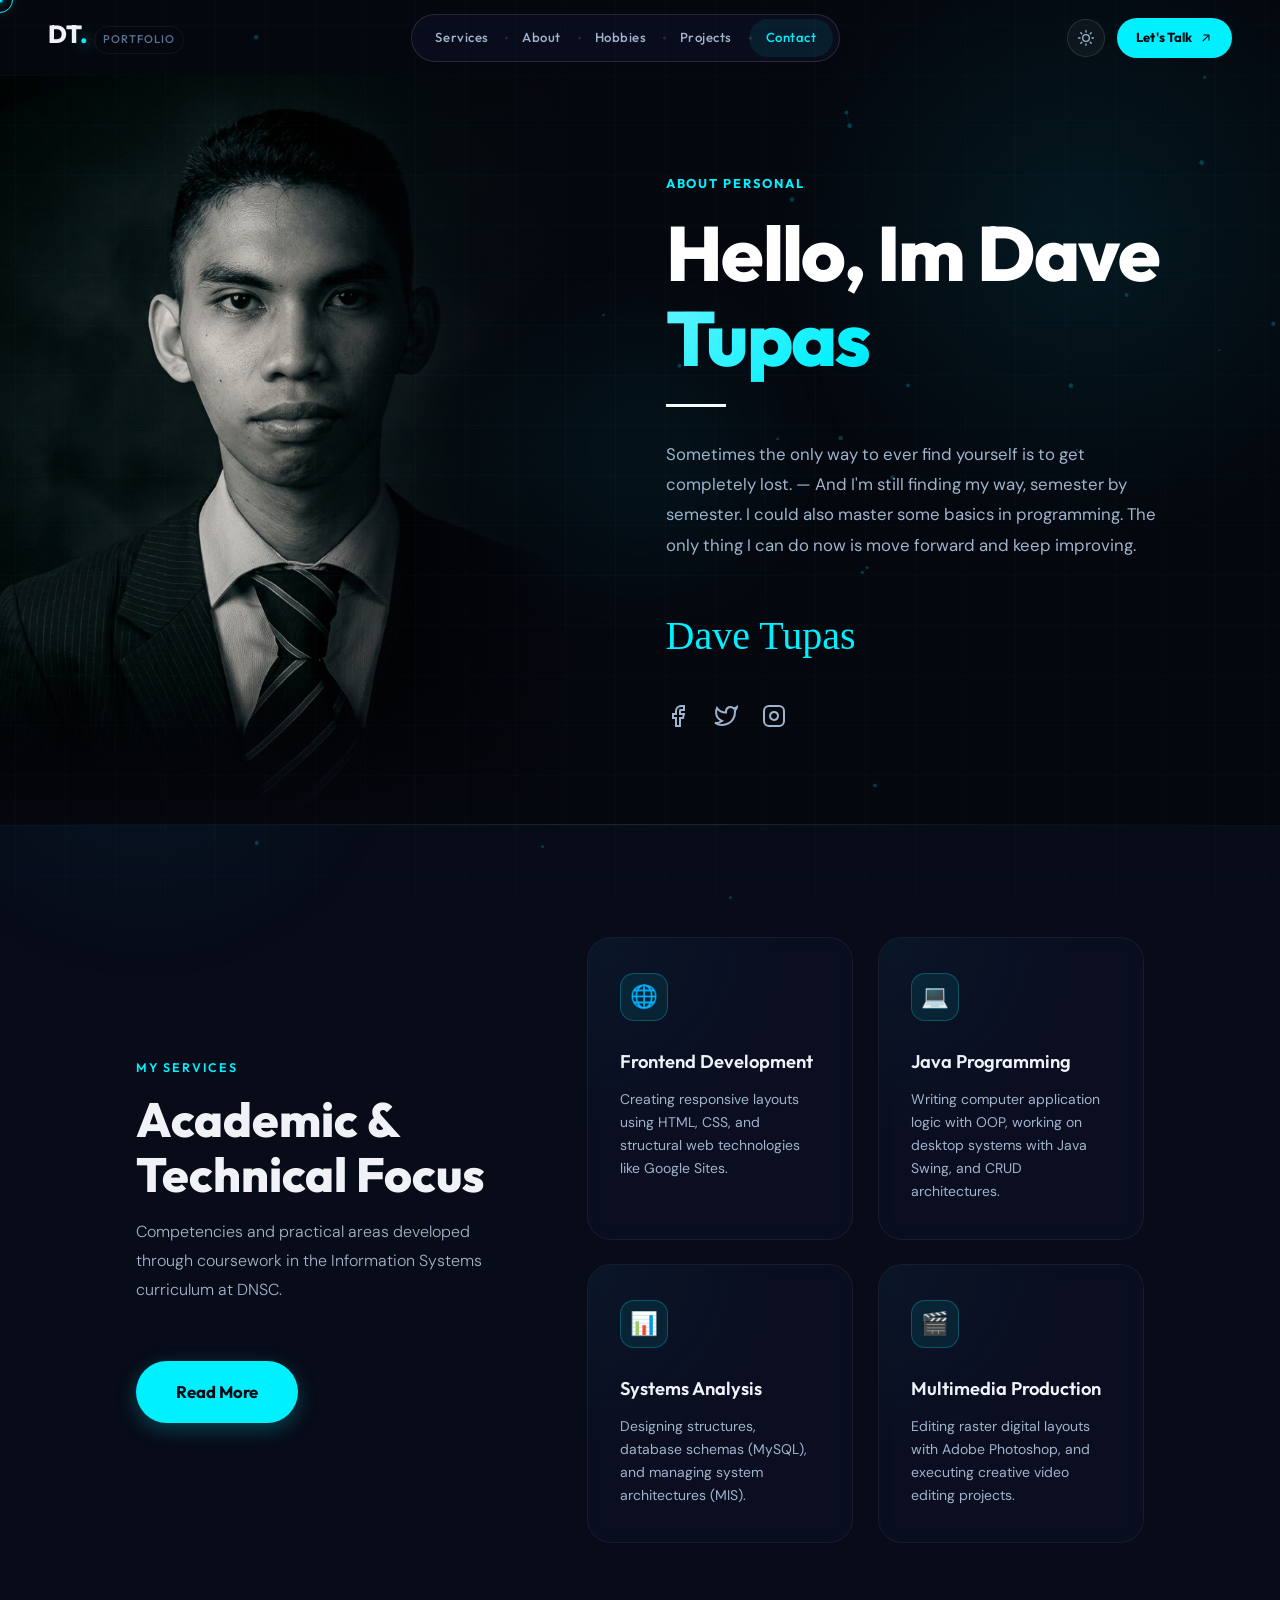
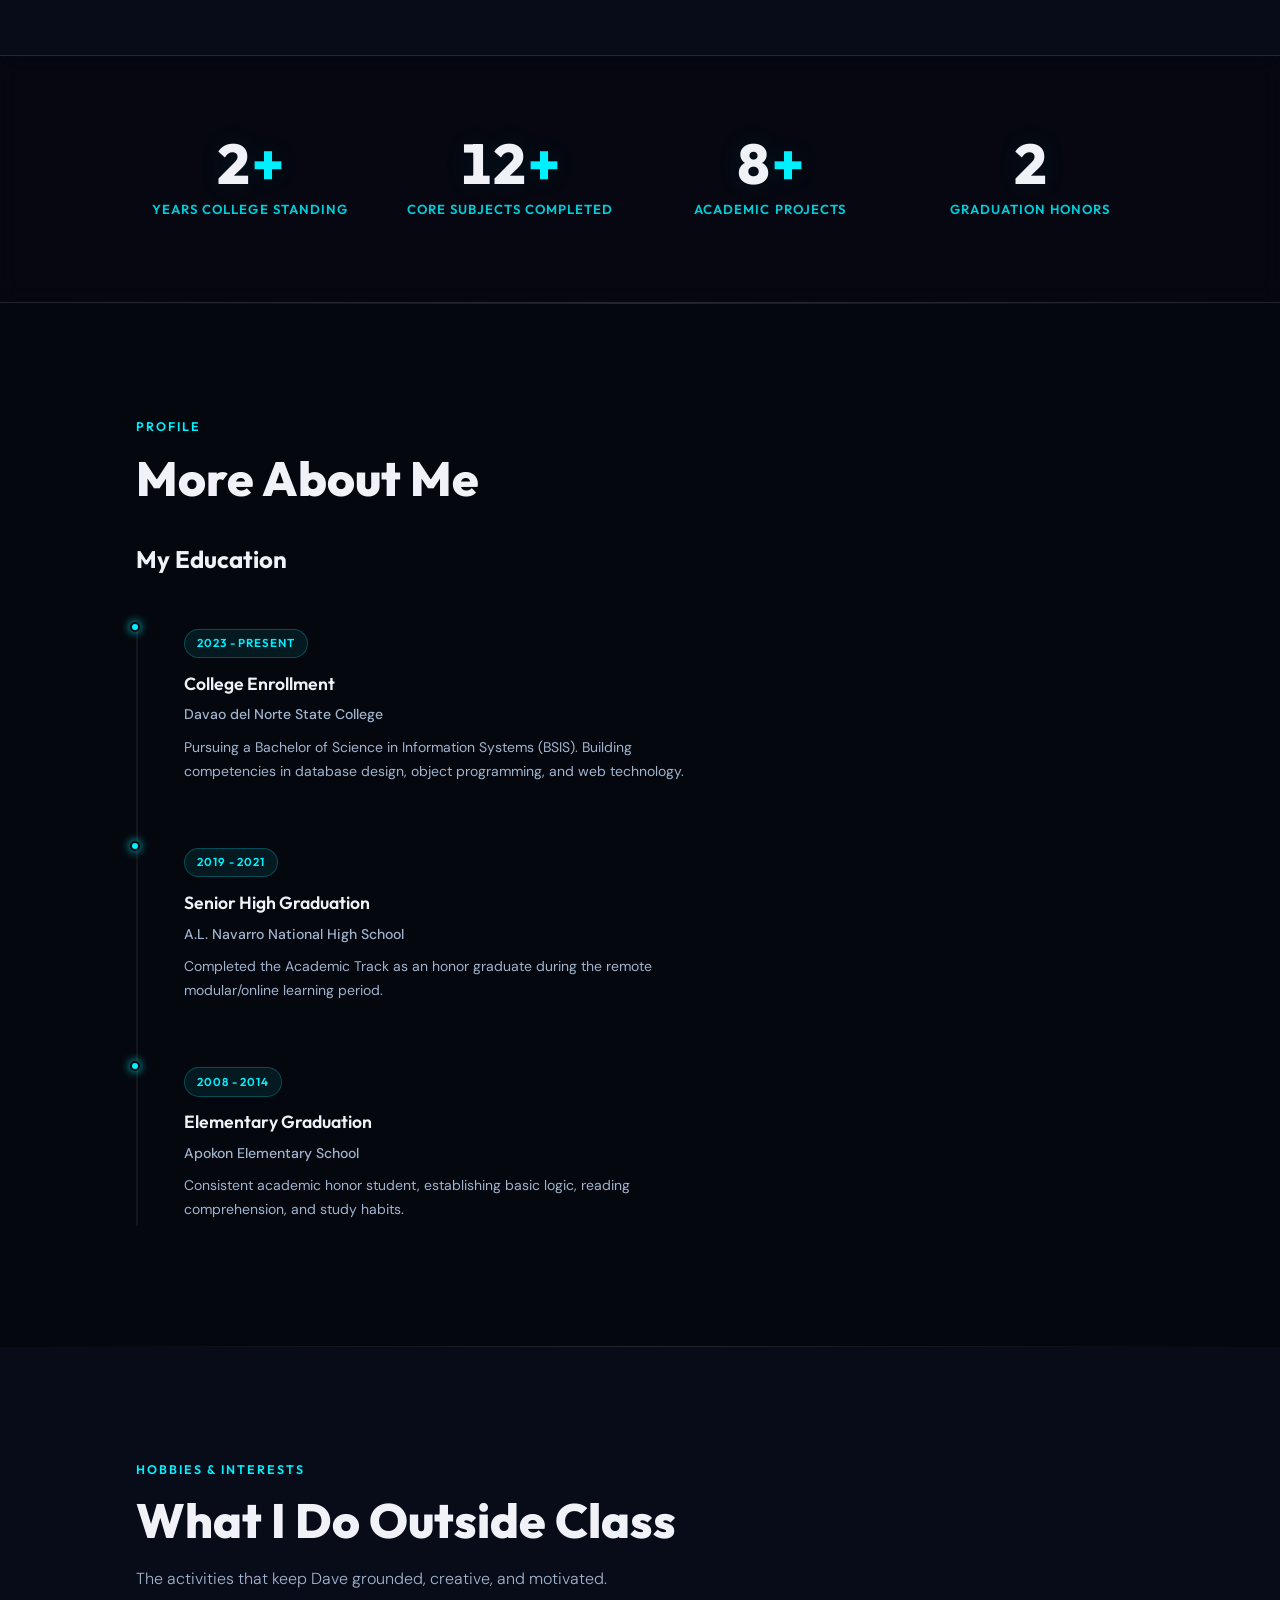
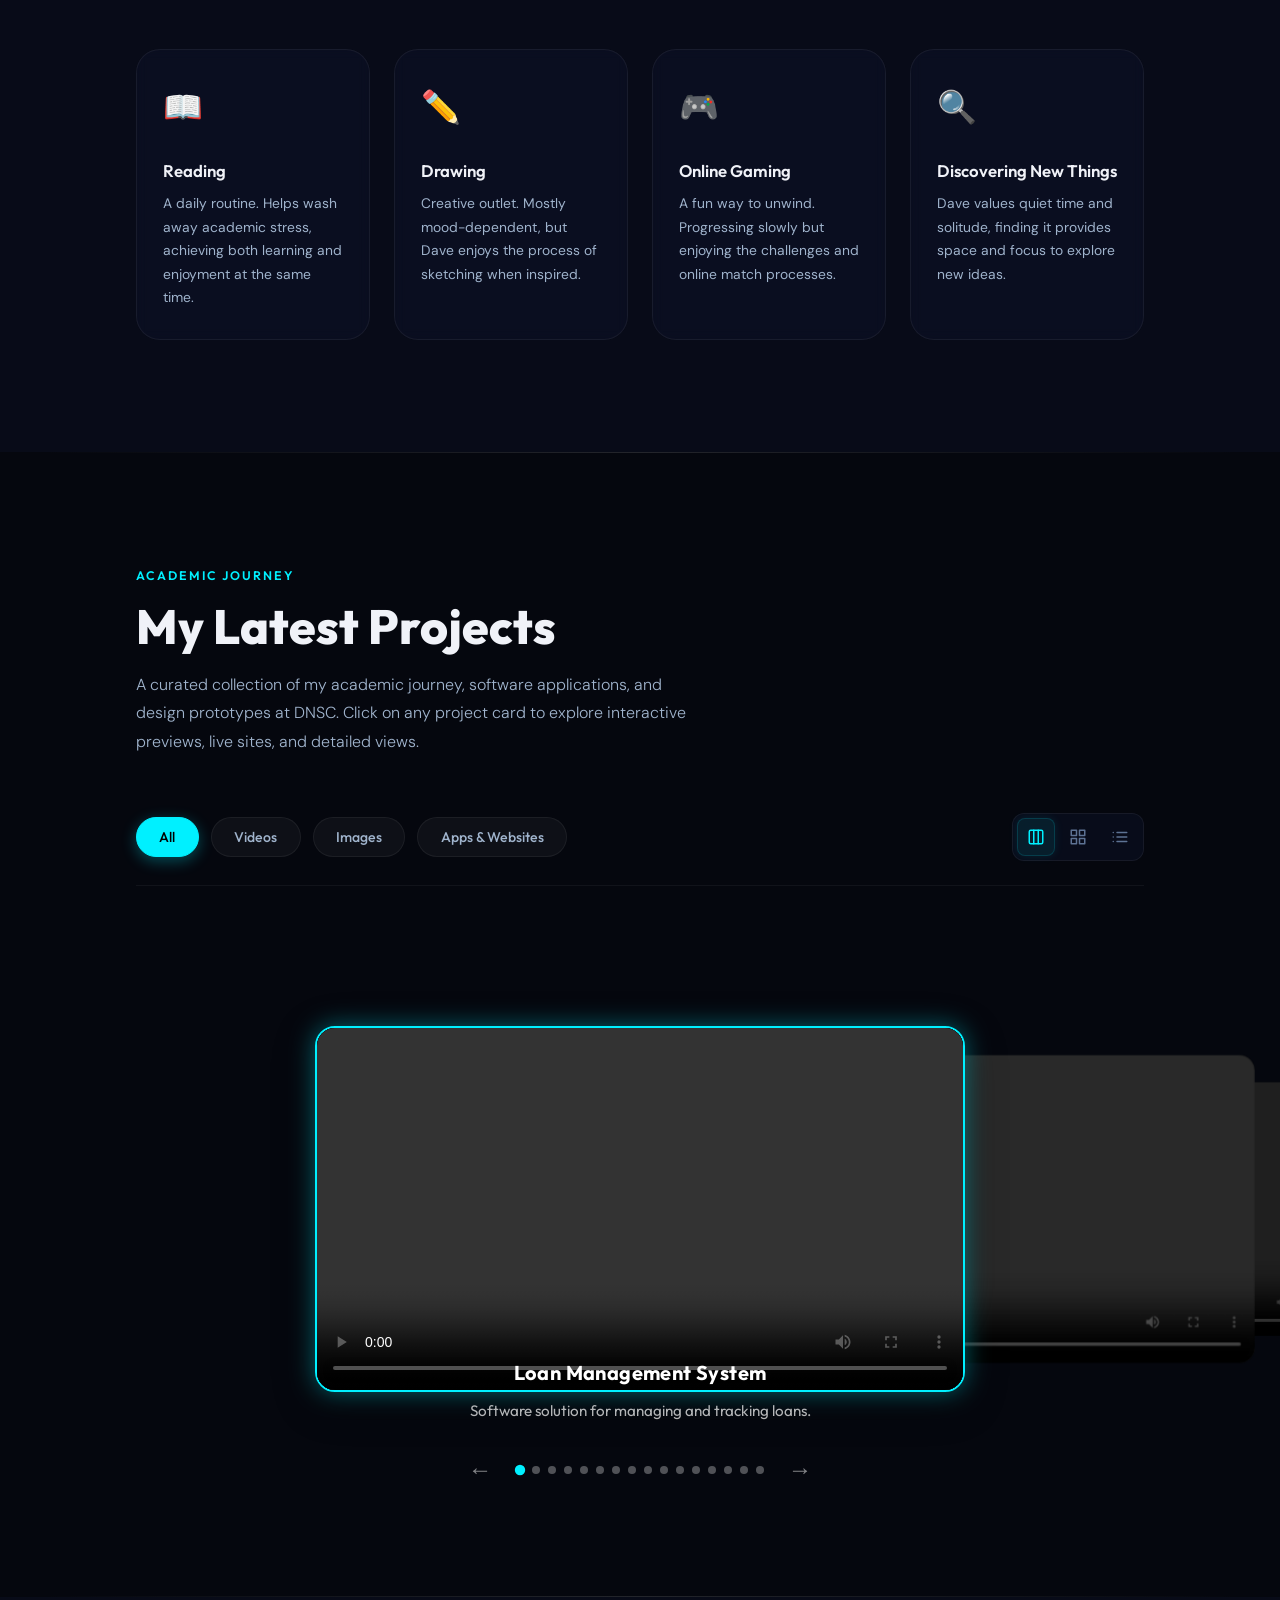
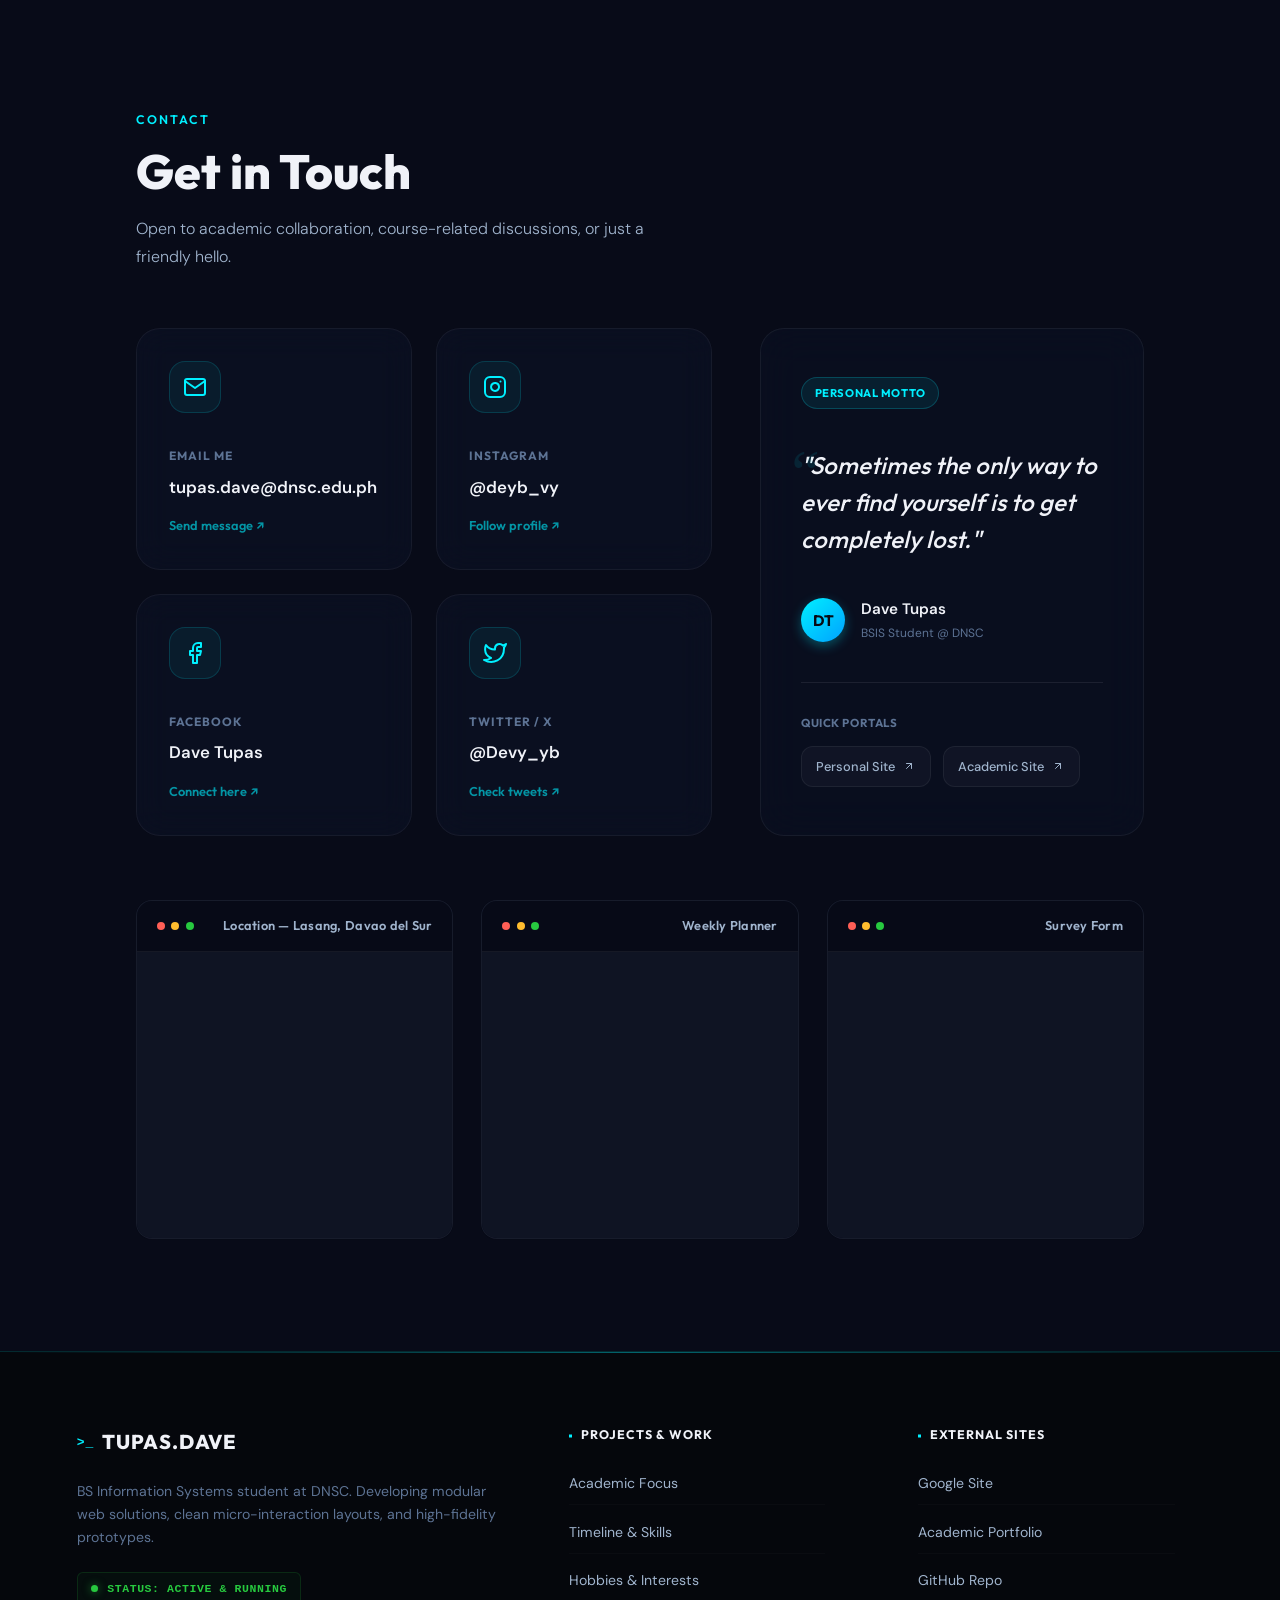
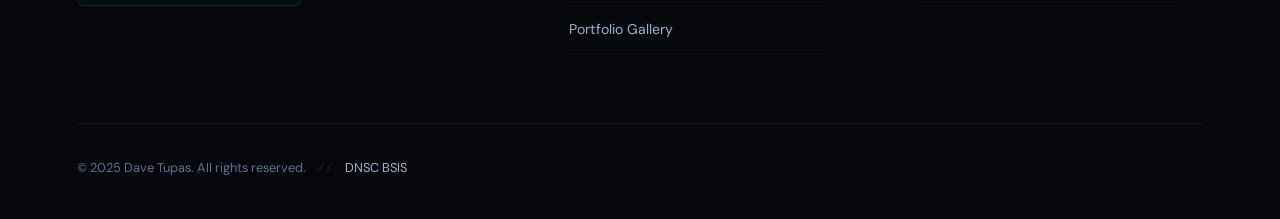
==== index.html @ 452d4eb2 "Apply object-fit contain (auto-fit) to all project card images" ====
<!DOCTYPE html>
<html lang="en">

<head>
  <meta charset="UTF-8">
  <meta name="viewport" content="width=device-width, initial-scale=1.0">
  <title>My Portfolio</title>
  <meta name="description"
    content="Explore Dave Tupas's academic portfolio showcasing his journey through DNSC's Information Systems program, coursework, projects, and skills development." />
  <meta property="og:title" content="Dave Tupas — Information Systems Portfolio" />
  <meta property="og:description"
    content="Sometimes the only way to ever find yourself is to get completely lost. — And I'm still finding my way, semester by semester." />
  <meta property="og:type" content="website" />
  <link rel="preconnect" href="https://fonts.googleapis.com">
  <link rel="preconnect" href="https://fonts.gstatic.com" crossorigin>
  <link
    href="https://fonts.googleapis.com/css2?family=Outfit:wght@300;400;500;600;700;800&family=DM+Sans:ital,opsz,wght@0,9..40,300;0,9..40,400;0,9..40,500;0,9..40,700;1,9..40,300&display=swap"
    rel="stylesheet">
  <link rel="stylesheet" href="styles.css">
</head>

<body class="loading">
  <!-- SPLASH SCREEN / LOADING INTRO -->
  <div id="splash-screen" class="splash-screen">
    <!-- Shutter Doors -->
    <div class="splash-shutter splash-shutter--top"></div>
    <div class="splash-shutter splash-shutter--bottom"></div>
    
    <!-- Cyber Grid Background -->
    <div class="splash-bg">
      <div class="splash-grid"></div>
      <div class="splash-glow"></div>
    </div>

    <!-- Splash Content -->
    <div class="splash-content">
      <div class="splash-branding">
        <div class="splash-logo">
          <span class="splash-logo-text">DT<span class="splash-logo-dot">.</span></span>
          <div class="splash-scanner"></div>
        </div>
      </div>
      
      <div class="splash-loader">
        <div class="splash-loader-track">
          <div class="splash-loader-bar" id="splashLoaderBar"></div>
        </div>
        <div class="splash-meta">
          <span class="splash-status" id="splashStatus">INITIALIZING CORE SYSTEM...</span>
          <span class="splash-percent" id="splashPercent">00%</span>
        </div>
      </div>

      <div class="splash-terminal" id="splashTerminal">
        <!-- Lines will be appended dynamically via JavaScript -->
      </div>
    </div>
  </div>

  <!-- Ambient Background Canvas & Orbs -->
  <canvas id="ambient-canvas" aria-hidden="true"></canvas>
  <div class="hero-orb-a" aria-hidden="true"></div>
  <div class="hero-orb-b" aria-hidden="true"></div>

  <!-- Custom Cursor -->
  <div class="custom-cursor" id="customCursor" aria-hidden="true"></div>
  <div class="custom-cursor-dot" id="customCursorDot" aria-hidden="true"></div>

  <!-- Scroll Progress Indicator -->
  <div class="scroll-progress" id="scrollProgress" aria-hidden="true"></div>

  <!-- NAVIGATION -->
  <nav id="navbar">
    <div class="nav-inner">
      <!-- Logo -->
      <a href="#hero" class="nav-logo" aria-label="Dave Tupas Portfolio">
        <span class="nav-logo-text">DT<span class="nav-logo-dot">.</span></span>
        <span class="nav-logo-tag">Portfolio</span>
      </a>

      <!-- Center Links -->
      <ul class="nav-links" id="navLinks">
        <li><a href="#services" class="nav-link">Services</a></li>
        <li><a href="#about-me" class="nav-link">About</a></li>
        <li><a href="#hobbies" class="nav-link">Hobbies</a></li>
        <li><a href="#journey" class="nav-link">Projects</a></li>
        <li><a href="#contact" class="nav-link">Contact</a></li>
      </ul>

      <!-- Right Controls -->
      <div class="nav-controls">
        <button class="theme-toggle" id="themeToggle" aria-label="Toggle theme color" title="Toggle cyber amber theme">
          <!-- Sun icon (default) -->
          <svg class="theme-icon theme-icon--sun" xmlns="http://www.w3.org/2000/svg" viewBox="0 0 24 24" fill="none" stroke="currentColor" stroke-width="2" stroke-linecap="round" stroke-linejoin="round" aria-hidden="true">
            <circle cx="12" cy="12" r="5"/>
            <line x1="12" y1="1" x2="12" y2="3"/><line x1="12" y1="21" x2="12" y2="23"/>
            <line x1="4.22" y1="4.22" x2="5.64" y2="5.64"/><line x1="18.36" y1="18.36" x2="19.78" y2="19.78"/>
            <line x1="1" y1="12" x2="3" y2="12"/><line x1="21" y1="12" x2="23" y2="12"/>
            <line x1="4.22" y1="19.78" x2="5.64" y2="18.36"/><line x1="18.36" y1="5.64" x2="19.78" y2="4.22"/>
          </svg>
          <!-- Moon icon (amber) -->
          <svg class="theme-icon theme-icon--moon" xmlns="http://www.w3.org/2000/svg" viewBox="0 0 24 24" fill="none" stroke="currentColor" stroke-width="2" stroke-linecap="round" stroke-linejoin="round" aria-hidden="true">
            <path d="M21 12.79A9 9 0 1 1 11.21 3 7 7 0 0 0 21 12.79z"/>
          </svg>
        </button>

        <a href="mailto:tupas.dave@dnsc.edu.ph" class="nav-cta">
          Let's Talk
          <svg xmlns="http://www.w3.org/2000/svg" viewBox="0 0 20 20" fill="currentColor" aria-hidden="true"><path fill-rule="evenodd" d="M5.22 14.78a.75.75 0 0 0 1.06 0l7.22-7.22v5.69a.75.75 0 0 0 1.5 0v-7.5a.75.75 0 0 0-.75-.75h-7.5a.75.75 0 0 0 0 1.5h5.69L5.22 13.72a.75.75 0 0 0 0 1.06z" clip-rule="evenodd"/></svg>
        </a>

        <button class="nav-toggle" id="navToggle" aria-label="Toggle navigation menu">
          <span class="hamburger"></span>
        </button>
      </div>
    </div>
  </nav>

  <!-- HERO SECTION -->
  <header id="hero" class="hero-redesign">
    <div class="hero-visual">
      <div class="hero-image-wrapper">
        <img src="assets/profile_monochrome.png" alt="Dave Tupas" class="hero-profile-img">
        <div class="image-fade-mask"></div>
      </div>
    </div>

    <div class="hero-info">
      <p class="hero-label">ABOUT PERSONAL</p>
      <h1 class="hero-name">Hello, Im Dave<br><span class="text-cyan">Tupas</span></h1>
      <div class="hero-divider"></div>
      <p class="hero-desc">Sometimes the only way to ever find yourself is to get completely lost. — And I'm still
        finding my way, semester by semester. I could also master some basics in programming. The only thing I can do
        now is move forward and keep improving.</p>
      <p class="hero-signature">Dave Tupas</p>

      <div class="hero-socials">
        <a href="#" class="social-icon" aria-label="Facebook"><svg viewBox="0 0 24 24" fill="none" stroke="currentColor"
            stroke-width="2">
            <path d="M18 2h-3a5 5 0 0 0-5 5v3H7v4h3v8h4v-8h3l1-4h-4V7a1 1 0 0 1 1-1h3z"></path>
          </svg></a>
        <a href="#" class="social-icon" aria-label="Twitter"><svg viewBox="0 0 24 24" fill="none" stroke="currentColor"
            stroke-width="2">
            <path
              d="M23 3a10.9 10.9 0 0 1-3.14 1.53 4.48 4.48 0 0 0-7.86 3v1A10.66 10.66 0 0 1 3 4s-4 9 5 13a11.64 11.64 0 0 1-7 2c9 5 20 0 20-11.5a4.5 4.5 0 0 0-.08-.83A7.72 7.72 0 0 0 23 3z">
            </path>
          </svg></a>
        <a href="#" class="social-icon" aria-label="Instagram"><svg viewBox="0 0 24 24" fill="none"
            stroke="currentColor" stroke-width="2">
            <rect x="2" y="2" width="20" height="20" rx="5" ry="5"></rect>
            <path d="M16 11.37A4 4 0 1 1 12.63 8 4 4 0 0 1 16 11.37z"></path>
            <line x1="17.5" y1="6.5" x2="17.51" y2="6.5"></line>
          </svg></a>
      </div>
    </div>
  </header>

  <div class="divider"></div>

  <!-- SERVICES SECTION -->
  <section id="services">
    <div class="wrap reveal">
      <div class="services-container">
        <div class="services-info">
          <p class="section-label reveal">My Services</p>
          <h2 class="section-title reveal">Academic &amp;<br>Technical Focus</h2>
          <p class="section-sub reveal">Competencies and practical areas developed through coursework in the Information
            Systems curriculum at DNSC.</p>
          <a href="#journey" class="btn-primary">Read More</a>
        </div>
        <div class="services-grid">
          <div class="service-card reveal">
            <div class="sk-icon">🌐</div>
            <h3>Frontend Development</h3>
            <p>Creating responsive layouts using HTML, CSS, and structural web technologies like Google Sites.</p>
          </div>
          <div class="service-card reveal">
            <div class="sk-icon">💻</div>
            <h3>Java Programming</h3>
            <p>Writing computer application logic with OOP, working on desktop systems with Java Swing, and CRUD architectures.</p>
          </div>
          <div class="service-card reveal">
            <div class="sk-icon">📊</div>
            <h3>Systems Analysis</h3>
            <p>Designing structures, database schemas (MySQL), and managing system architectures (MIS).</p>
          </div>
          <div class="service-card reveal">
            <div class="sk-icon">🎬</div>
            <h3>Multimedia Production</h3>
            <p>Editing raster digital layouts with Adobe Photoshop, and executing creative video editing projects.</p>
          </div>
        </div>
      </div>
    </div>
  </section>

  <!-- STATS STRIP SECTION -->
  <section class="stats-strip">
    <div class="wrap reveal">
      <div class="stats-grid">
        <div class="stat-item">
          <h2><span class="stat-number" data-target="2">0</span><span class="stat-plus">+</span></h2>
          <p>Years College Standing</p>
        </div>
        <div class="stat-item">
          <h2><span class="stat-number" data-target="12">0</span><span class="stat-plus">+</span></h2>
          <p>Core Subjects Completed</p>
        </div>
        <div class="stat-item">
          <h2><span class="stat-number" data-target="8">0</span><span class="stat-plus">+</span></h2>
          <p>Academic Projects</p>
        </div>
        <div class="stat-item">
          <h2><span class="stat-number" data-target="2">0</span></h2>
          <p>Graduation Honors</p>
        </div>
      </div>
    </div>
  </section>

  <div class="divider"></div>

  <!-- MORE ABOUT ME / TIMELINE & SKILLS -->
  <section id="about-me">
    <div class="wrap reveal">
      <p class="section-label reveal">Profile</p>
      <h2 class="section-title reveal">More About Me</h2>

      <div class="about-me-container">
        <!-- Left Column: Education -->
        <div class="about-education">
          <h3>My Education</h3>
          <div class="education-timeline">
            <div class="timeline-item">
              <span class="timeline-date">2023 - Present</span>
              <h4>College Enrollment</h4>
              <p class="timeline-school">Davao del Norte State College</p>
              <p>Pursuing a Bachelor of Science in Information Systems (BSIS). Building competencies in database design,
                object programming, and web technology.</p>
            </div>
            <div class="timeline-item">
              <span class="timeline-date">2019 - 2021</span>
              <h4>Senior High Graduation</h4>
              <p class="timeline-school">A.L. Navarro National High School</p>
              <p>Completed the Academic Track as an honor graduate during the remote modular/online learning period.</p>
            </div>
            <div class="timeline-item">
              <span class="timeline-date">2008 - 2014</span>
              <h4>Elementary Graduation</h4>
              <p class="timeline-school">Apokon Elementary School</p>
              <p>Consistent academic honor student, establishing basic logic, reading comprehension, and study habits.
              </p>
            </div>
          </div>
        </div>


      </div>
    </div>
  </section>

  <div class="divider"></div>

  <!-- HOBBIES SECTION -->
  <section id="hobbies">
    <div class="wrap">
      <p class="section-label reveal">Hobbies &amp; Interests</p>
      <h2 class="section-title reveal">What I Do Outside Class</h2>
      <p class="section-sub reveal">The activities that keep Dave grounded, creative, and motivated.</p>

      <div class="hobbies-grid">
        <div class="hobby-card reveal">
          <div class="hobby-icon">📖</div>
          <p class="hobby-name">Reading</p>
          <p class="hobby-desc">A daily routine. Helps wash away academic stress, achieving both learning and enjoyment
            at the same time.</p>
        </div>
        <div class="hobby-card reveal">
          <div class="hobby-icon">✏️</div>
          <p class="hobby-name">Drawing</p>
          <p class="hobby-desc">Creative outlet. Mostly mood-dependent, but Dave enjoys the process of sketching when
            inspired.</p>
        </div>
        <div class="hobby-card reveal">
          <div class="hobby-icon">🎮</div>
          <p class="hobby-name">Online Gaming</p>
          <p class="hobby-desc">A fun way to unwind. Progressing slowly but enjoying the challenges and online match
            processes.</p>
        </div>
        <div class="hobby-card reveal">
          <div class="hobby-icon">🔍</div>
          <p class="hobby-name">Discovering New Things</p>
          <p class="hobby-desc">Dave values quiet time and solitude, finding it provides space and focus to explore new
            ideas.</p>
        </div>
      </div>
    </div>
  </section>

  <div class="divider"></div>

  <!-- ACADEMIC JOURNEY / LATEST PROJECTS SECTION -->
  <section id="journey">
    <div class="wrap">
      <p class="section-label reveal">Academic Journey</p>
      <h2 class="section-title reveal">My Latest Projects</h2>
      <p class="section-sub reveal">A curated collection of my academic journey, software applications, and design prototypes at DNSC. Click on any project card to explore interactive previews, live sites, and detailed views.</p>

      <div class="projects-toolbar reveal">
        <div class="project-filters">
          <button class="filter-btn active" data-filter="all">All</button>
          <button class="filter-btn" data-filter="videos">Videos</button>
          <button class="filter-btn" data-filter="images">Images</button>
          <button class="filter-btn" data-filter="apps">Apps & Websites</button>
        </div>

        <div class="layout-toggle-group">
          <button class="layout-btn active" data-layout="carousel" aria-label="3D Carousel View">
            <svg width="18" height="18" viewBox="0 0 24 24" fill="none" stroke="currentColor" stroke-width="2" stroke-linecap="round" stroke-linejoin="round"><rect x="3" y="3" width="18" height="18" rx="2" ry="2"></rect><line x1="9" y1="3" x2="9" y2="21"></line><line x1="15" y1="3" x2="15" y2="21"></line></svg>
          </button>
          <button class="layout-btn" data-layout="grid" aria-label="Grid View">
            <svg width="18" height="18" viewBox="0 0 24 24" fill="none" stroke="currentColor" stroke-width="2" stroke-linecap="round" stroke-linejoin="round"><rect x="3" y="3" width="7" height="7"></rect><rect x="14" y="3" width="7" height="7"></rect><rect x="14" y="14" width="7" height="7"></rect><rect x="3" y="14" width="7" height="7"></rect></svg>
          </button>
          <button class="layout-btn" data-layout="list" aria-label="List View">
            <svg width="18" height="18" viewBox="0 0 24 24" fill="none" stroke="currentColor" stroke-width="2" stroke-linecap="round" stroke-linejoin="round"><line x1="8" y1="6" x2="21" y2="6"></line><line x1="8" y1="12" x2="21" y2="12"></line><line x1="8" y1="18" x2="21" y2="18"></line><line x1="3" y1="6" x2="3.01" y2="6"></line><line x1="3" y1="12" x2="3.01" y2="12"></line><line x1="3" y1="18" x2="3.01" y2="18"></line></svg>
          </button>
        </div>
      </div>

      <div class="subj-projects" style="margin-top: 3rem;">
        <!-- Card 1: Video -->
        <div class="proj-card proj-card--link" data-category="videos" data-iframe="assets/loan_management.mp4">
          <div class="proj-img-wrapper" style="cursor: pointer;">
            <div class="video-play-icon play-state">
              <svg width="36" height="36" viewBox="0 0 24 24" fill="white" stroke="none"><polygon points="6,3 20,12 6,21"></polygon></svg>
            </div>
            <video src="assets/loan_management.mp4#t=4" preload="metadata" controls class="proj-img" style="object-fit: contain; background:#000; border-radius: 12px;"></video>
            <div class="proj-info-overlay">
              <p class="proj-title">Loan Management System</p>
              <p class="proj-desc">Software solution for managing and tracking loans.</p>
            </div>
          </div>
        </div>

        <!-- Card: Sa Akong Heart -->
        <div class="proj-card proj-card--link" data-category="videos" data-iframe="assets/sa_akong_heart.mp4">
          <div class="proj-img-wrapper" style="cursor: pointer;">
            <div class="video-play-icon play-state">
              <svg width="36" height="36" viewBox="0 0 24 24" fill="white" stroke="none"><polygon points="6,3 20,12 6,21"></polygon></svg>
            </div>
            <video src="assets/sa_akong_heart.mp4#t=9" preload="metadata" controls class="proj-img" style="object-fit: contain; border-radius: 12px; background: #000;"></video>
            <div class="proj-info-overlay">
              <p class="proj-title">Sa Akong Heart</p>
              <p class="proj-desc">A creative short film production project.</p>
            </div>
          </div>
        </div>

        <!-- Card: Conflict Theory -->
        <div class="proj-card proj-card--link" data-category="videos" data-iframe="assets/conflict_theory.mp4">
          <div class="proj-img-wrapper" style="cursor: pointer;">
            <div class="video-play-icon play-state">
              <svg width="36" height="36" viewBox="0 0 24 24" fill="white" stroke="none"><polygon points="6,3 20,12 6,21"></polygon></svg>
            </div>
            <video src="assets/conflict_theory.mp4#t=5" preload="metadata" controls class="proj-img" style="object-fit: contain; border-radius: 12px; background: #000;"></video>
            <div class="proj-info-overlay">
              <p class="proj-title">Conflict Theory</p>
              <p class="proj-desc">Academic video presentation on sociological concepts.</p>
            </div>
          </div>
        </div>

        <!-- Card: Unofficial Trailer -->
        <div class="proj-card proj-card--link" data-category="videos" data-iframe="assets/trailer_unofficial.mp4">
          <div class="proj-img-wrapper" style="cursor: pointer;">
            <div class="video-play-icon play-state">
              <svg width="36" height="36" viewBox="0 0 24 24" fill="white" stroke="none"><polygon points="6,3 20,12 6,21"></polygon></svg>
            </div>
            <video src="assets/trailer_unofficial.mp4#t=15" preload="metadata" controls class="proj-img" style="object-fit: contain; border-radius: 12px; background: #000;"></video>
            <div class="proj-info-overlay">
              <p class="proj-title">Unofficial Trailer</p>
              <p class="proj-desc">Video editing and cinematic sequencing project.</p>
            </div>
          </div>
        </div>

        <!-- Card: SINGKO Movie Poster -->
        <div class="proj-card proj-card--link" data-category="images" data-iframe="assets/singko.png">
          <div class="proj-img-wrapper" style="cursor: pointer;">
            <div class="proj-link-badge">
              <svg width="16" height="16" viewBox="0 0 24 24" fill="none" stroke="currentColor" stroke-width="2.5" stroke-linecap="round" stroke-linejoin="round"><path d="M18 13v6a2 2 0 0 1-2 2H5a2 2 0 0 1-2-2V8a2 2 0 0 1 2-2h6"></path><polyline points="15 3 21 3 21 9"></polyline><line x1="10" y1="14" x2="21" y2="3"></line></svg>
              <span class="badge-text">Click to Preview</span>
            </div>
            <img src="assets/singko.png" alt="SINGKO Movie Poster" class="proj-img" style="object-fit: contain; background: #0a0a0a; border-radius: 12px; height: 100%; width: 100%;">
            <div class="proj-info-overlay">
              <p class="proj-title">SINGKO — Movie Poster</p>
              <p class="proj-desc">An official entry for Multimedia Arts Festival 2023.</p>
            </div>
          </div>
        </div>
        <!-- Card 2: Outline Defense -->
        <div class="proj-card proj-card--link" data-category="images" data-iframe="assets/outline_defense.jpg">
          <div class="proj-img-wrapper">
            <div class="proj-link-badge">
              <svg width="16" height="16" viewBox="0 0 24 24" fill="none" stroke="currentColor" stroke-width="2.5" stroke-linecap="round" stroke-linejoin="round"><path d="M18 13v6a2 2 0 0 1-2 2H5a2 2 0 0 1-2-2V8a2 2 0 0 1 2-2h6"></path><polyline points="15 3 21 3 21 9"></polyline><line x1="10" y1="14" x2="21" y2="3"></line></svg>
              <span class="badge-text">Click to Preview</span>
            </div>
            <img src="assets/outline_defense.jpg" alt="Outline Defense Passed" class="proj-img" style="object-fit: contain; background: #0d1520; border-radius: 12px; height: 100%; width: 100%;">
            <div class="proj-info-overlay">
              <p class="proj-title">Capstone 1</p>
              <p class="proj-desc">Outline defense successfully passed.</p>
            </div>
          </div>
        </div>

        <!-- Card 3: Paytrack Logo -->
        <div class="proj-card proj-card--link" data-category="images" data-iframe="assets/paytrack_logo.jpg">
          <div class="proj-img-wrapper">
            <div class="proj-link-badge">
              <svg width="16" height="16" viewBox="0 0 24 24" fill="none" stroke="currentColor" stroke-width="2.5" stroke-linecap="round" stroke-linejoin="round"><path d="M18 13v6a2 2 0 0 1-2 2H5a2 2 0 0 1-2-2V8a2 2 0 0 1 2-2h6"></path><polyline points="15 3 21 3 21 9"></polyline><line x1="10" y1="14" x2="21" y2="3"></line></svg>
              <span class="badge-text">Click to Preview</span>
            </div>
            <img src="assets/paytrack_live_site.png" alt="Paytrack Logo" class="proj-img" style="object-fit: contain; background: #f0f4f0; border-radius: 12px; height: 100%; width: 100%;">
            <div class="proj-info-overlay">
              <p class="proj-title">Paytrack Logo Design</p>
              <p class="proj-desc">Official brand identity design for Paytrack.</p>
            </div>
          </div>
        </div>

        <!-- Card 4: Sundayag Innovateers Team -->
        <div class="proj-card proj-card--link" data-category="images" data-iframe="assets/sundayag_innovateers.jpg">
          <div class="proj-img-wrapper">
            <div class="proj-link-badge">
              <svg width="16" height="16" viewBox="0 0 24 24" fill="none" stroke="currentColor" stroke-width="2.5" stroke-linecap="round" stroke-linejoin="round"><path d="M18 13v6a2 2 0 0 1-2 2H5a2 2 0 0 1-2-2V8a2 2 0 0 1 2-2h6"></path><polyline points="15 3 21 3 21 9"></polyline><line x1="10" y1="14" x2="21" y2="3"></line></svg>
              <span class="badge-text">Click to Preview</span>
            </div>
            <img src="assets/sundayag_innovateers.jpg" alt="Sundayag Innovateers Team" class="proj-img" style="object-fit: contain; background: #0d1520; border-radius: 12px; height: 100%; width: 100%;">
            <div class="proj-info-overlay">
              <p class="proj-title">Sundayag Innovateers Team</p>
              <p class="proj-desc">Collaborative academic group project.</p>
            </div>
          </div>
        </div>

        <!-- Card 5: Innovateers Logo -->
        <div class="proj-card proj-card--link" data-category="images" data-iframe="assets/innovateers_logo.jpg">
          <div class="proj-img-wrapper">
            <div class="proj-link-badge">
              <svg width="16" height="16" viewBox="0 0 24 24" fill="none" stroke="currentColor" stroke-width="2.5" stroke-linecap="round" stroke-linejoin="round"><path d="M18 13v6a2 2 0 0 1-2 2H5a2 2 0 0 1-2-2V8a2 2 0 0 1 2-2h6"></path><polyline points="15 3 21 3 21 9"></polyline><line x1="10" y1="14" x2="21" y2="3"></line></svg>
              <span class="badge-text">Click to Preview</span>
            </div>
            <img src="assets/sundayag_innovateers.jpg" alt="Innovateers Logo" class="proj-img" style="object-fit: contain; background: #0d1520; border-radius: 12px; height: 100%; width: 100%;">
            <div class="proj-info-overlay">
              <p class="proj-title">Innovateers Logo</p>
              <p class="proj-desc">Team logo design and branding.</p>
            </div>
          </div>
        </div>

        <!-- Card 6: Certificates -->
        <div class="proj-card proj-card--link" data-category="images" data-iframe="assets/certificates.jpg">
          <div class="proj-img-wrapper">
            <div class="proj-link-badge">
              <svg width="16" height="16" viewBox="0 0 24 24" fill="none" stroke="currentColor" stroke-width="2.5" stroke-linecap="round" stroke-linejoin="round"><path d="M18 13v6a2 2 0 0 1-2 2H5a2 2 0 0 1-2-2V8a2 2 0 0 1 2-2h6"></path><polyline points="15 3 21 3 21 9"></polyline><line x1="10" y1="14" x2="21" y2="3"></line></svg>
              <span class="badge-text">Click to Preview</span>
            </div>
            <img src="assets/certificates.jpg" alt="Innovateers Certificates" class="proj-img" style="object-fit: contain; background: #0d1520; border-radius: 12px; height: 100%; width: 100%;">
            <div class="proj-info-overlay">
              <p class="proj-title">Innovateers Certificates</p>
              <p class="proj-desc">Awards and recognitions achieved by the team.</p>
            </div>
          </div>
        </div>

        <!-- Card: PayTrack — Why Choose Us -->
        <div class="proj-card proj-card--link" data-category="images" data-iframe="assets/3.png">
          <div class="proj-img-wrapper">
            <div class="proj-link-badge">
              <svg width="16" height="16" viewBox="0 0 24 24" fill="none" stroke="currentColor" stroke-width="2.5" stroke-linecap="round" stroke-linejoin="round"><path d="M18 13v6a2 2 0 0 1-2 2H5a2 2 0 0 1-2-2V8a2 2 0 0 1 2-2h6"></path><polyline points="15 3 21 3 21 9"></polyline><line x1="10" y1="14" x2="21" y2="3"></line></svg>
              <span class="badge-text">Click to Preview</span>
            </div>
            <img src="assets/3.png" alt="PayTrack Why Choose Us" class="proj-img" style="object-fit: contain; background: #0d1520; border-radius: 12px; height: 100%; width: 100%;">
            <div class="proj-info-overlay">
              <p class="proj-title">PayTrack — Why Choose Us</p>
              <p class="proj-desc">Promotional poster showcasing PayTrack's mission and app features.</p>
            </div>
          </div>
        </div>

        <!-- Card: PayTrack — About & Team -->
        <div class="proj-card proj-card--link" data-category="images" data-iframe="assets/4.png">
          <div class="proj-img-wrapper">
            <div class="proj-link-badge">
              <svg width="16" height="16" viewBox="0 0 24 24" fill="none" stroke="currentColor" stroke-width="2.5" stroke-linecap="round" stroke-linejoin="round"><path d="M18 13v6a2 2 0 0 1-2 2H5a2 2 0 0 1-2-2V8a2 2 0 0 1 2-2h6"></path><polyline points="15 3 21 3 21 9"></polyline><line x1="10" y1="14" x2="21" y2="3"></line></svg>
              <span class="badge-text">Click to Preview</span>
            </div>
            <img src="assets/4.png" alt="PayTrack About and Team" class="proj-img" style="object-fit: contain; background: #0d1520; border-radius: 12px; height: 100%; width: 100%;">
            <div class="proj-info-overlay">
              <p class="proj-title">PayTrack — About & Team</p>
              <p class="proj-desc">About Us page highlighting the team and platform offerings.</p>
            </div>
          </div>
        </div>

        <!-- Card: PayTrack — Pitch Infographic -->
        <div class="proj-card proj-card--link" data-category="images" data-iframe="assets/6.png">
          <div class="proj-img-wrapper">
            <div class="proj-link-badge">
              <svg width="16" height="16" viewBox="0 0 24 24" fill="none" stroke="currentColor" stroke-width="2.5" stroke-linecap="round" stroke-linejoin="round"><path d="M18 13v6a2 2 0 0 1-2 2H5a2 2 0 0 1-2-2V8a2 2 0 0 1 2-2h6"></path><polyline points="15 3 21 3 21 9"></polyline><line x1="10" y1="14" x2="21" y2="3"></line></svg>
              <span class="badge-text">Click to Preview</span>
            </div>
            <img src="assets/6.png" alt="PayTrack Pitch Infographic" class="proj-img" style="object-fit: contain; background: #0d1520; border-radius: 12px; height: 100%; width: 100%;">
            <div class="proj-info-overlay">
              <p class="proj-title">PayTrack — Pitch Infographic</p>
              <p class="proj-desc">Full infographic detailing PayTrack's problem, solution, and features.</p>
            </div>
          </div>
        </div>
        <!-- Card 0: Tlexplorer App -->
        <div class="proj-card proj-card--link" data-category="apps" data-iframe="assets/tlexplorer/index.html">
          <div class="proj-img-wrapper" style="cursor: pointer;">
            <div class="app-preview-badge">
              <svg width="20" height="20" viewBox="0 0 24 24" fill="none" stroke="currentColor" stroke-width="2.5" stroke-linecap="round" stroke-linejoin="round"><path d="M15 3h6v6M9 21H3v-6M21 3l-7 7M3 21l7-7"/></svg>
              <span class="badge-text">Expand to Interact</span>
            </div>
            <img src="assets/tlexplorer_screenshot.png" alt="Tlexplorer App" class="proj-img" style="object-fit: contain; background: #e8f5f0; border-radius: 12px; height: 100%; width: 100%;">
            <div class="proj-info-overlay">
              <p class="proj-title">Tlexplorer App</p>
              <p class="proj-desc">Interactive mobile learning application prototype.</p>
            </div>
          </div>
        </div>

        <!-- Card 7: PayTrack Website -->
        <div class="proj-card proj-card--link" data-category="apps" data-iframe="https://paytrack.figma.site/">
          <div class="proj-img-wrapper">
            <div class="app-preview-badge">
              <svg width="20" height="20" viewBox="0 0 24 24" fill="none" stroke="currentColor" stroke-width="2.5" stroke-linecap="round" stroke-linejoin="round"><path d="M15 3h6v6M9 21H3v-6M21 3l-7 7M3 21l7-7"/></svg>
              <span class="badge-text">Expand to Interact</span>
            </div>
            <img src="assets/paytrack_live_site.png" alt="PayTrack Website" class="proj-img" style="object-fit: contain; background:#f0f4f0; border-radius: 12px; height: 100%; width: 100%;">
            <div class="proj-info-overlay">
              <p class="proj-title">PayTrack — Live Site</p>
              <p class="proj-desc">Fully functional and responsive landing page.</p>
            </div>
          </div>
        </div>

        <!-- Card 8: PayTrack Prototype -->
        <div class="proj-card proj-card--link" data-category="apps" data-iframe="https://www.figma.com/embed?embed_host=share&url=https%3A%2F%2Fwww.figma.com%2Fproto%2F6Q07U9g0PxdLxXm4JFEQFQ%2FPaytrack-2.0%3Fnode-id%3D2-5%26p%3Df%26viewport%3D262%252C170%252C0.05%26t%3D25TsBVVeKj8IeVQl-1%26scaling%3Dscale-down%26content-scaling%3Dfixed%26starting-point-node-id%3D2%253A5%26page-id%3D2%253A3">
          <div class="proj-img-wrapper">
            <div class="app-preview-badge">
              <svg width="20" height="20" viewBox="0 0 24 24" fill="none" stroke="currentColor" stroke-width="2.5" stroke-linecap="round" stroke-linejoin="round"><path d="M15 3h6v6M9 21H3v-6M21 3l-7 7M3 21l7-7"/></svg>
              <span class="badge-text">Expand to Interact</span>
            </div>
            <img src="assets/paytrack_prototype.png" alt="PayTrack Prototype" class="proj-img" style="object-fit: contain; background:#0d3b2e; border-radius: 12px; height: 100%; width: 100%;">
            <div class="proj-info-overlay">
              <p class="proj-title">PayTrack — Interactive Prototype</p>
              <p class="proj-desc">High-fidelity Figma UI/UX prototype.</p>
            </div>
          </div>
        </div>

      </div>
    </div>
  </section>

  <div class="divider"></div>

  <!-- CONTACT SECTION -->
  <section id="contact">
    <div class="wrap">
      <p class="section-label reveal">Contact</p>
      <h2 class="section-title reveal">Get in Touch</h2>
      <p class="section-sub reveal">Open to academic collaboration, course-related discussions, or just a friendly hello.</p>

      <div class="contact-grid reveal">
        <!-- Modern Contact Grid -->
        <div class="contact-links-grid">
          <a href="mailto:tupas.dave@dnsc.edu.ph" class="contact-card-modern">
            <div class="ccm-icon-wrapper">
              <svg width="24" height="24" viewBox="0 0 24 24" fill="none" stroke="currentColor" stroke-width="2" stroke-linecap="round" stroke-linejoin="round"><path d="M4 4h16c1.1 0 2 .9 2 2v12c0 1.1-.9 2-2 2H4c-1.1 0-2-.9-2-2V6c0-1.1.9-2 2-2z"></path><polyline points="22,6 12,13 2,6"></polyline></svg>
            </div>
            <div class="ccm-content">
              <p class="ccm-name">Email Me</p>
              <p class="ccm-val">tupas.dave@dnsc.edu.ph</p>
              <span class="ccm-action">Send message ↗</span>
            </div>
          </a>

          <a href="https://www.instagram.com/deyb_vy/" class="contact-card-modern" target="_blank" rel="noopener noreferrer">
            <div class="ccm-icon-wrapper">
              <svg width="24" height="24" viewBox="0 0 24 24" fill="none" stroke="currentColor" stroke-width="2" stroke-linecap="round" stroke-linejoin="round"><rect x="2" y="2" width="20" height="20" rx="5" ry="5"></rect><path d="M16 11.37A4 4 0 1 1 12.63 8 4 4 0 0 1 16 11.37z"></path><line x1="17.5" y1="6.5" x2="17.51" y2="6.5"></line></svg>
            </div>
            <div class="ccm-content">
              <p class="ccm-name">Instagram</p>
              <p class="ccm-val">@deyb_vy</p>
              <span class="ccm-action">Follow profile ↗</span>
            </div>
          </a>

          <a href="https://www.facebook.com/deyb.deyb.562" class="contact-card-modern" target="_blank" rel="noopener noreferrer">
            <div class="ccm-icon-wrapper">
              <svg width="24" height="24" viewBox="0 0 24 24" fill="none" stroke="currentColor" stroke-width="2" stroke-linecap="round" stroke-linejoin="round"><path d="M18 2h-3a5 5 0 0 0-5 5v3H7v4h3v8h4v-8h3l1-4h-4V7a1 1 0 0 1 1-1h3z"></path></svg>
            </div>
            <div class="ccm-content">
              <p class="ccm-name">Facebook</p>
              <p class="ccm-val">Dave Tupas</p>
              <span class="ccm-action">Connect here ↗</span>
            </div>
          </a>

          <a href="https://twitter.com/Devy_yb" class="contact-card-modern" target="_blank" rel="noopener noreferrer">
            <div class="ccm-icon-wrapper">
              <svg width="24" height="24" viewBox="0 0 24 24" fill="none" stroke="currentColor" stroke-width="2" stroke-linecap="round" stroke-linejoin="round"><path d="M23 3a10.9 10.9 0 0 1-3.14 1.53 4.48 4.48 0 0 0-7.86 3v1A10.66 10.66 0 0 1 3 4s-4 9 5 13a11.64 11.64 0 0 1-7 2c9 5 20 0 20-11.5a4.5 4.5 0 0 0-.08-.83A7.72 7.72 0 0 0 23 3z"></path></svg>
            </div>
            <div class="ccm-content">
              <p class="ccm-name">Twitter / X</p>
              <p class="ccm-val">@Devy_yb</p>
              <span class="ccm-action">Check tweets ↗</span>
            </div>
          </a>
        </div>

        <!-- Quote / Highlights Column -->
        <div class="contact-featured-card">
          <div class="cfc-glow"></div>
          <span class="cfc-badge">Personal Motto</span>
          <p class="cfc-text">"Sometimes the only way to ever find yourself is to get completely lost."</p>
          <div class="cfc-author">
            <div class="cfc-avatar">DT</div>
            <div>
              <p class="cfc-author-name">Dave Tupas</p>
              <p class="cfc-author-title">BSIS Student @ DNSC</p>
            </div>
          </div>
          
          <div class="cfc-divider"></div>
          
          <div class="cfc-sources">
            <p class="cfc-sources-title">Quick Portals</p>
            <div class="cfc-sources-chips">
              <a href="https://sites.google.com/dnsc.edu.ph/dave-tupas/home" target="_blank" rel="noopener noreferrer" class="cfc-chip">
                <span>Personal Site</span>
                <svg width="12" height="12" viewBox="0 0 24 24" fill="none" stroke="currentColor" stroke-width="2" stroke-linecap="round" stroke-linejoin="round"><line x1="7" y1="17" x2="17" y2="7"></line><polyline points="7 7 17 7 17 17"></polyline></svg>
              </a>
              <a href="https://sites.google.com/dnsc.edu.ph/2024-online-portfolio-tupas/home" target="_blank" rel="noopener noreferrer" class="cfc-chip">
                <span>Academic Site</span>
                <svg width="12" height="12" viewBox="0 0 24 24" fill="none" stroke="currentColor" stroke-width="2" stroke-linecap="round" stroke-linejoin="round"><line x1="7" y1="17" x2="17" y2="7"></line><polyline points="7 7 17 7 17 17"></polyline></svg>
              </a>
            </div>
          </div>
        </div>
      </div>

      <!-- Interactive Widgets Container -->
      <div class="contact-widgets-container reveal">
        <!-- Interactive Location Card -->
        <div class="widget-window-card">
          <div class="wwc-header">
            <div class="wwc-dots">
              <span></span><span></span><span></span>
            </div>
            <div class="wwc-title">Location — Lasang, Davao del Sur</div>
          </div>
          <div class="wwc-body">
            <iframe class="map-iframe"
              src="https://maps-api-ssl.google.com/maps?hl=en-US&amp;ll=7.254168,125.67337&amp;output=embed&amp;q=7.254297,125.673626+(Untitled+Location)&amp;z=17"
              allowfullscreen="" loading="lazy"></iframe>
          </div>
        </div>

        <!-- Google Calendar Schedule Card -->
        <div class="widget-window-card">
          <div class="wwc-header">
            <div class="wwc-dots">
              <span></span><span></span><span></span>
            </div>
            <div class="wwc-title">Weekly Planner</div>
          </div>
          <div class="wwc-body">
            <iframe
              src="https://www.google.com/calendar/embed?color=%239fe1e7&amp;embed_style=WyJhdDplbWI6c3QiLCIjZTBlMGUwIiwiI2VkZWRlZCIsIiM0MTg0ZjMiLCJyb2JvdG8iLCIjNjM2MzYzIiw1MDAsIiNmZmYiXQo&amp;eopt=2&amp;mode=month&amp;showCalendars=1&amp;showPrint=0&amp;showTz=1&amp;src=tupas.dave@dnsc.edu.ph"
              loading="lazy"></iframe>
          </div>
        </div>

        <!-- Google Survey Card -->
        <div class="widget-window-card">
          <div class="wwc-header">
            <div class="wwc-dots">
              <span></span><span></span><span></span>
            </div>
            <div class="wwc-title">Survey Form</div>
          </div>
          <div class="wwc-body">
            <iframe
              src="https://docs.google.com/forms/d/e/1FAIpQLSegkyB6Y8G7Dvb6qP92OjpTM6ENCtLEbiyJ4X-6x1DJ0_njFg/viewform?embedded=true"
              loading="lazy"></iframe>
          </div>
        </div>
      </div>
    </div>
  </section>

  <!-- FOOTER -->
  <footer class="antigravity-footer">
    <div class="ag-footer-wrap">
      <div class="ag-footer-grid">
        <!-- Brand Info -->
        <div class="ag-foot-brand">
          <div class="ag-foot-logo">
            <span class="ag-logo-cursor">&gt;_</span>
            <span class="ag-logo-text">TUPAS.DAVE</span>
          </div>
          <p class="ag-foot-desc">BS Information Systems student at DNSC. Developing modular web solutions, clean micro-interaction layouts, and high-fidelity prototypes.</p>
          <div class="ag-system-status">
            <span class="ag-status-pulse"></span>
            <span class="ag-status-text">STATUS: ACTIVE & RUNNING</span>
          </div>
        </div>

        <!-- Links Grid Columns -->
        <div class="ag-foot-links-col">
          <h4 class="ag-foot-title">PROJECTS & WORK</h4>
          <ul class="ag-foot-links">
            <li><a href="#services"><span>Academic Focus</span> <span class="ag-link-arrow">→</span></a></li>
            <li><a href="#about-me"><span>Timeline & Skills</span> <span class="ag-link-arrow">→</span></a></li>
            <li><a href="#hobbies"><span>Hobbies & Interests</span> <span class="ag-link-arrow">→</span></a></li>
            <li><a href="#journey"><span>Portfolio Gallery</span> <span class="ag-link-arrow">→</span></a></li>
          </ul>
        </div>

        <div class="ag-foot-links-col">
          <h4 class="ag-foot-title">EXTERNAL SITES</h4>
          <ul class="ag-foot-links">
            <li><a href="https://sites.google.com/dnsc.edu.ph/dave-tupas/home" target="_blank" rel="noopener noreferrer"><span>Google Site</span> <span class="ag-link-arrow">↗</span></a></li>
            <li><a href="https://sites.google.com/dnsc.edu.ph/2024-online-portfolio-tupas/home" target="_blank" rel="noopener noreferrer"><span>Academic Portfolio</span> <span class="ag-link-arrow">↗</span></a></li>
            <li><a href="https://github.com/deyb123/myporfolio" target="_blank" rel="noopener noreferrer"><span>GitHub Repo</span> <span class="ag-link-arrow">↗</span></a></li>
          </ul>
        </div>
      </div>

      <div class="ag-footer-bottom">
        <div class="ag-bottom-left">
          <span class="ag-copyright">© 2025 Dave Tupas. All rights reserved.</span>
          <span class="ag-separator">//</span>
          <span class="ag-degree">DNSC BSIS</span>
        </div>
      </div>
    </div>
  </footer>

  <!-- LIGHTBOX MODAL FOR IMAGES & IFRAMES -->
  <div class="lightbox" id="lightbox" aria-hidden="true" role="dialog">
    <button class="lightbox-close" id="lightboxClose" aria-label="Close lightbox">&times;</button>
    <button class="lightbox-btn lightbox-prev" id="lightboxPrev" aria-label="Previous image">&#10094;</button>
    <div class="lightbox-content">
      <img src="" alt="" class="lightbox-img" id="lightboxImg">
      <div id="lightboxIframeWrapper" class="lightbox-iframe-wrapper">
        <div class="iphone-notch" id="iphoneNotch"></div>
        <div id="lightboxLoader" class="lightbox-loader" style="display: none;">
          <div class="loader-spinner"></div>
          <p class="loader-text">Loading Interactive Preview...</p>
          <p class="loader-subtext">This might take seconds or a minute, please wait...</p>
        </div>
        <iframe src="" class="lightbox-iframe" id="lightboxIframe" allowfullscreen></iframe>
      </div>
      <p class="lightbox-caption" id="lightboxCaption"></p>
    </div>
    <button class="lightbox-btn lightbox-next" id="lightboxNext" aria-label="Next image">&#10095;</button>
  </div>

  <!-- Scroll to Top Button -->
  <button id="scrollTopBtn" class="scroll-top-btn" aria-label="Scroll to top">
    <svg viewBox="0 0 24 24" fill="none" stroke="currentColor" stroke-width="2.5" stroke-linecap="round" stroke-linejoin="round"><path d="M18 15l-6-6-6 6"/></svg>
  </button>

  <script src="https://cdnjs.cloudflare.com/ajax/libs/three.js/r128/three.min.js"></script>
  <script src="script.js"></script>
</body>

</html>
---- styles.css ----
/* ====================================================
   CSS Design System — Dave Tupas Premium Redesign
   ==================================================== */

*, *::before, *::after {
  box-sizing: border-box;
  margin: 0;
  padding: 0;
}

:root {
  /* Color Palette - Premium Dark Cyber Theme */
  --bg: #05070e;
  --bg-alt: #080b18;
  --surface: rgba(14, 18, 43, 0.45);
  --card: rgba(18, 23, 54, 0.35);
  --card-alt: rgba(23, 29, 69, 0.45);
  --cyan: #00f0ff;
  --cyan-light: #66f5ff;
  --cyan-dim: rgba(0, 240, 255, 0.08);
  --cyan-border: rgba(0, 240, 255, 0.25);
  --text: #f0f2f8;
  --text-muted: #a0b4cd;
  --text-faint: #5d7394;
  --border: rgba(255, 255, 255, 0.06);
  --border-light: rgba(255, 255, 255, 0.12);
  --border-h: rgba(0, 240, 255, 0.4);
  
  /* Sizing & Radius */
  --nav-h: 76px;
  --radius-lg: 24px;
  --radius-md: 16px;
  --radius-sm: 8px;
  
  /* Animations */
  --ease-out: cubic-bezier(0.16, 1, 0.3, 1);
}

/* Color Palette - Cyber Amber Theme Override */
body.theme-amber {
  --cyan: #ffa500;
  --cyan-light: #ffbe4d;
  --cyan-dim: rgba(255, 165, 0, 0.08);
  --cyan-border: rgba(255, 165, 0, 0.24);
  --border-h: rgba(255, 165, 0, 0.45);
}

/* Smooth Variable Transitions */
body, nav, .service-card, .timeline-item::before, .timeline-date, 
.skill-progress-fill, .ytab, .proj-card, .proj-link-label, 
.source-chip, .contact-link, .cl-icon, .btn-primary, .btn-ghost, 
footer, .lightbox, .custom-cursor, .custom-cursor-dot {
  transition: background-color 0.4s var(--ease-out), 
              border-color 0.4s var(--ease-out), 
              color 0.4s var(--ease-out), 
              box-shadow 0.4s var(--ease-out), 
              width 0.4s var(--ease-out);
}

/* Ambient Particle Canvas */
#ambient-canvas {
  position: fixed;
  top: 0;
  left: 0;
  width: 100vw;
  height: 100vh;
  pointer-events: none;
  z-index: 0;
  background: transparent;
}

/* Custom Scrollbar */
::-webkit-scrollbar {
  width: 10px;
}
::-webkit-scrollbar-track {
  background: var(--bg);
}
::-webkit-scrollbar-thumb {
  background: var(--card);
  border: 2px solid var(--bg);
  border-radius: 100px;
}
::-webkit-scrollbar-thumb:hover {
  background: var(--cyan-border);
}

html {
  scroll-behavior: smooth;
  scroll-padding-top: var(--nav-h);
}

body {
  font-family: 'DM Sans', sans-serif;
  background: var(--bg);
  color: var(--text);
  line-height: 1.8;
  overflow-x: hidden;
  -webkit-font-smoothing: antialiased;
  -moz-osx-font-smoothing: grayscale;
}

/* --- BACKGROUND ORBS --- */
.hero-orb-a {
  position: fixed;
  top: -10%;
  right: -10%;
  width: 650px;
  height: 650px;
  border-radius: 50%;
  background: radial-gradient(circle, var(--cyan-dim) 0%, transparent 70%);
  pointer-events: none;
  z-index: 0;
  animation: breathe 8s infinite alternate ease-in-out;
}

.hero-orb-b {
  position: fixed;
  bottom: -10%;
  left: -10%;
  width: 550px;
  height: 550px;
  border-radius: 50%;
  background: radial-gradient(circle, rgba(0, 240, 255, 0.05) 0%, transparent 70%);
  pointer-events: none;
  z-index: 0;
  animation: breathe 10s infinite alternate-reverse ease-in-out;
}

@keyframes breathe {
  0% { transform: scale(1) translate(0, 0); opacity: 0.8; }
  100% { transform: scale(1.1) translate(-20px, 20px); opacity: 1; }
}

/* --- NAVIGATION --- */
nav {
  position: fixed;
  top: 0;
  left: 0;
  right: 0;
  height: var(--nav-h);
  z-index: 100;
  display: flex;
  align-items: center;
  padding: 0 clamp(1rem, 4vw, 3rem);
  transition: height 0.4s var(--ease-out),
              background 0.4s var(--ease-out),
              box-shadow 0.4s var(--ease-out),
              padding 0.4s var(--ease-out);
}

/* Frosted glass — applied after scrolling any amount */
nav.scrolled {
  background: rgba(5, 7, 14, 0.88);
  backdrop-filter: blur(28px) saturate(1.8);
  -webkit-backdrop-filter: blur(28px) saturate(1.8);
  box-shadow: 0 1px 0 var(--border-light), 0 8px 40px rgba(0,0,0,0.4);
}

/* Collapsed — when user scrolls DOWN */
nav.collapsed {
  height: 52px;
  padding: 0 clamp(1rem, 4vw, 3rem);
}

/* Shrink logo text on collapse */
nav.collapsed .nav-logo-text {
  font-size: 1.2rem;
}

/* Hide the tag badge on collapse */
nav.collapsed .nav-logo-tag {
  opacity: 0;
  width: 0;
  padding: 0;
  overflow: hidden;
  pointer-events: none;
}

/* Compress pill links on collapse */
nav.collapsed .nav-links {
  padding: 0.2rem 0.4rem;
}

nav.collapsed .nav-link {
  padding: 0.3rem 0.85rem;
  font-size: 0.78rem;
}

/* Shrink CTA on collapse */
nav.collapsed .nav-cta {
  padding: 0.38rem 0.9rem;
  font-size: 0.77rem;
}

/* Inner layout */
.nav-inner {
  width: 100%;
  max-width: 1200px;
  margin: 0 auto;
  display: flex;
  align-items: center;
  justify-content: space-between;
  gap: 1rem;
}

/* -------- LOGO (simple) -------- */
.nav-logo {
  display: flex;
  align-items: baseline;
  gap: 0.45rem;
  text-decoration: none;
  flex-shrink: 0;
}

.nav-logo-text {
  font-family: 'Outfit', sans-serif;
  font-size: 1.55rem;
  font-weight: 800;
  color: var(--text);
  letter-spacing: -0.04em;
  line-height: 1;
  transition: font-size 0.4s var(--ease-out);
}

.nav-logo-dot {
  color: var(--cyan);
  text-shadow: 0 0 14px var(--cyan);
}

.nav-logo-tag {
  font-family: 'Outfit', sans-serif;
  font-size: 0.7rem;
  font-weight: 500;
  color: var(--text-faint);
  letter-spacing: 0.1em;
  text-transform: uppercase;
  padding: 0.18rem 0.5rem;
  border: 1px solid var(--border);
  border-radius: 100px;
  transition: border-color 0.3s, color 0.3s,
              opacity 0.35s var(--ease-out),
              width 0.35s var(--ease-out),
              padding 0.35s var(--ease-out);
}

.nav-logo:hover .nav-logo-tag {
  border-color: var(--cyan-border);
  color: var(--cyan);
}

/* -------- NAV LINKS (clean, no pill bg) -------- */
.nav-links {
  display: flex;
  align-items: center;
  gap: 0;
  list-style: none;
  background: rgba(14, 18, 43, 0.5);
  backdrop-filter: blur(14px);
  -webkit-backdrop-filter: blur(14px);
  border: 1px solid var(--border-light);
  border-radius: 100px;
  padding: 0.3rem 0.4rem;
  transition: padding 0.4s var(--ease-out);
}

.nav-links li {
  position: relative;
}

.nav-links li + li::before {
  content: '';
  position: absolute;
  left: 0;
  top: 50%;
  transform: translateY(-50%);
  width: 3px;
  height: 3px;
  border-radius: 50%;
  background: var(--border-light);
}

.nav-link {
  display: block;
  font-family: 'Outfit', sans-serif;
  font-size: 0.82rem;
  font-weight: 500;
  color: var(--text-muted);
  text-decoration: none;
  letter-spacing: 0.04em;
  padding: 0.42rem 1.05rem;
  border-radius: 100px;
  transition: color 0.25s, background 0.25s,
              padding 0.4s var(--ease-out),
              font-size 0.4s var(--ease-out);
}

.nav-link:hover {
  color: var(--text);
  background: rgba(255, 255, 255, 0.07);
}

.nav-link.active {
  color: var(--cyan);
  background: var(--cyan-dim);
}

/* -------- RIGHT CONTROLS -------- */
.nav-controls {
  display: flex;
  align-items: center;
  gap: 0.7rem;
  flex-shrink: 0;
}

/* CTA */
.nav-cta {
  display: inline-flex;
  align-items: center;
  gap: 0.4rem;
  background: var(--cyan);
  color: #070913;
  padding: 0.5rem 1.2rem;
  border-radius: 100px;
  font-family: 'Outfit', sans-serif;
  font-size: 0.82rem;
  font-weight: 700;
  text-decoration: none;
  letter-spacing: 0.02em;
  transition: background 0.2s, transform 0.2s, box-shadow 0.2s,
              padding 0.4s var(--ease-out), font-size 0.4s var(--ease-out);
}

.nav-cta svg {
  width: 14px;
  height: 14px;
  transition: transform 0.2s var(--ease-out);
}

.nav-cta:hover {
  background: var(--cyan-light);
  transform: translateY(-2px);
  box-shadow: 0 4px 20px var(--cyan-border);
}

.nav-cta:hover svg {
  transform: translate(2px, -2px);
}

/* -------- HAMBURGER / MOBILE TOGGLE -------- */
.nav-toggle {
  display: none;
  background: rgba(255,255,255,0.04);
  border: 1px solid var(--border-light);
  border-radius: 10px;
  cursor: pointer;
  padding: 0.5rem 0.6rem;
  z-index: 1001;
  transition: border-color 0.2s, background 0.2s;
}

.nav-toggle:hover {
  border-color: var(--cyan-border);
  background: var(--cyan-dim);
}

.hamburger {
  display: block;
  width: 20px;
  height: 2px;
  background: var(--text);
  position: relative;
  transition: background 0.2s;
}

.hamburger::before,
.hamburger::after {
  content: '';
  position: absolute;
  left: 0;
  width: 100%;
  height: 2px;
  background: var(--text);
  transition: transform 0.25s var(--ease-out);
}

.hamburger::before { top: -6px; }
.hamburger::after  { bottom: -6px; }

.nav-toggle.active .hamburger {
  background: transparent;
}

.nav-toggle.active .hamburger::before {
  transform: rotate(45deg) translate(4px, 4px);
}

.nav-toggle.active .hamburger::after {
  transform: rotate(-45deg) translate(4px, -4px);
}


/* --- WRAP & LAYOUT --- */
.wrap {
  padding: 7rem clamp(1.25rem, 8vw, 6rem);
  max-width: 1200px;
  margin: 0 auto;
}

.section-label {
  font-family: 'Outfit', sans-serif;
  font-size: 0.78rem;
  font-weight: 600;
  letter-spacing: 0.16em;
  text-transform: uppercase;
  color: var(--cyan);
  margin-bottom: 0.75rem;
}

.section-title {
  font-family: 'Outfit', sans-serif;
  font-size: clamp(2rem, 5vw, 3rem);
  font-weight: 800;
  line-height: 1.15;
  color: var(--text);
  margin-bottom: 1rem;
}

.section-title em {
  font-style: normal;
  color: var(--cyan);
}

.section-sub {
  font-size: 1rem;
  color: var(--text-muted);
  max-width: 560px;
  margin-bottom: 3.5rem;
  font-weight: 300;
}

.divider {
  height: 1px;
  background: linear-gradient(90deg, transparent, var(--border-light), transparent);
  max-width: 1200px;
  margin: 0 auto;
}

/* --- HERO SECTION --- */
#hero {
  min-height: 100vh;
  padding-top: calc(var(--nav-h) + 1rem);
  display: grid;
  grid-template-columns: 1.25fr 0.75fr;
  gap: 4.5rem;
  align-items: center;
  padding-left: clamp(1.25rem, 8vw, 6rem);
  padding-right: clamp(1.25rem, 8vw, 6rem);
  max-width: 1200px;
  margin: 0 auto;
  position: relative;
  z-index: 1;
}

/* --- HERO REDESIGN (PROFILE MATCH) --- */
#hero.hero-redesign {
  display: grid;
  grid-template-columns: 1fr 1fr;
  align-items: stretch;
  min-height: calc(100vh - var(--nav-h));
  padding-top: var(--nav-h);
  gap: 0;
  max-width: 100%;
  padding-left: 0; /* Image bleeds left */
  padding-right: clamp(1.25rem, 6vw, 6rem);
}

.hero-redesign .hero-visual {
  height: 100%;
  width: 100%;
  position: relative;
  overflow: hidden;
  display: flex;
  justify-content: flex-start;
  align-items: center;
  animation: none;
}

.hero-redesign .hero-image-wrapper {
  position: relative;
  width: 100%;
  height: 100%;
  min-height: 80vh;
}

.hero-redesign .hero-profile-img {
  width: 100%;
  height: 100%;
  object-fit: cover;
  object-position: center;
  border-radius: 0;
  border: none;
  box-shadow: none;
  position: absolute;
  top: 0;
  left: 0;
  z-index: 1;
}

/* Fades the right side and bottom of the image into the background */
.hero-redesign .image-fade-mask {
  position: absolute;
  inset: 0;
  background: linear-gradient(to right, transparent 50%, var(--bg) 95%), 
              linear-gradient(to top, var(--bg) 0%, transparent 20%);
  z-index: 2;
  pointer-events: none;
}



.hero-redesign .hero-info {
  display: flex;
  flex-direction: column;
  justify-content: center;
  padding-left: 4rem;
  z-index: 4;
}

.hero-redesign .hero-label {
  font-family: 'Outfit', sans-serif;
  font-size: 0.8rem;
  font-weight: 700;
  letter-spacing: 0.15em;
  color: var(--cyan);
  text-transform: uppercase;
  margin-bottom: 1rem;
}

.hero-redesign .hero-name {
  font-family: 'Outfit', sans-serif;
  font-size: clamp(3.5rem, 6vw, 5rem);
  font-weight: 800;
  line-height: 1.1;
  color: #fff;
  margin-bottom: 1.5rem;
  letter-spacing: -0.02em;
}

.hero-redesign .hero-divider {
  width: 60px;
  height: 3px;
  background-color: #fff;
  margin-bottom: 2rem;
}

.hero-redesign .hero-desc {
  font-size: 1.05rem;
  line-height: 1.8;
  color: var(--text-muted);
  max-width: 500px;
  margin-bottom: 2.5rem;
}

.hero-redesign .hero-signature {
  font-family: 'Brush Script MT', 'Caveat', cursive;
  font-size: 2.5rem;
  color: var(--cyan);
  margin-bottom: 2rem;
}

.hero-redesign .hero-socials {
  display: flex;
  gap: 1.5rem;
}

.hero-redesign .social-icon {
  color: var(--text-muted);
  width: 24px;
  height: 24px;
  transition: transform 0.3s var(--ease-out), filter 0.3s var(--ease-out), color 0.3s var(--ease-out);
}

.hero-redesign .social-icon:hover {
  transform: translateY(-4px) scale(1.1);
  color: var(--cyan);
  filter: drop-shadow(0 0 12px var(--cyan));
}

.hero-info {
  display: flex;
  flex-direction: column;
}

.hero-badge {
  display: inline-flex;
  align-items: center;
  gap: 0.55rem;
  background: var(--cyan-dim);
  border: 1px solid var(--cyan-border);
  border-radius: 100px;
  padding: 0.45rem 1.25rem;
  font-family: 'Outfit', sans-serif;
  font-size: 0.8rem;
  font-weight: 500;
  color: var(--cyan);
  margin-bottom: 1.75rem;
  width: fit-content;
  animation: up 0.55s var(--ease-out) both;
}

.hero-badge .dot {
  width: 8px;
  height: 8px;
  border-radius: 50%;
  background: var(--cyan);
  animation: blink 2s infinite;
}

@keyframes blink {
  0%, 100% { opacity: 0.4; filter: blur(0px); }
  50% { opacity: 1; filter: drop-shadow(0 0 4px var(--cyan)); }
}

.hero-name {
  font-family: 'Outfit', sans-serif;
  font-size: clamp(3.2rem, 9vw, 6.2rem);
  font-weight: 900;
  line-height: 0.95;
  color: var(--text);
  margin-bottom: 1.5rem;
  letter-spacing: -0.03em;
  animation: up 0.55s var(--ease-out) 0.08s both;
}

.hero-name em, .text-cyan {
  font-style: normal;
  color: var(--cyan);
  background: linear-gradient(135deg, var(--cyan-light) 0%, var(--cyan) 50%, #0077ff 100%);
  background-size: 200% auto;
  -webkit-background-clip: text;
  -webkit-text-fill-color: transparent;
  animation: gradientText 4s ease infinite;
}

@keyframes gradientText {
  0% { background-position: 0% 50%; }
  50% { background-position: 100% 50%; }
  100% { background-position: 0% 50%; }
}

.hero-tagline {
  font-size: clamp(1rem, 2vw, 1.25rem);
  color: var(--text-muted);
  font-weight: 300;
  max-width: 550px;
  margin-bottom: 2.75rem;
  animation: up 0.55s var(--ease-out) 0.16s both;
  line-height: 1.8;
}

.hero-meta {
  display: grid;
  grid-template-columns: repeat(3, 1fr);
  gap: 1.5rem;
  margin-bottom: 3rem;
  animation: up 0.55s var(--ease-out) 0.24s both;
}

.hm-item {
  display: flex;
  flex-direction: column;
  gap: 0.2rem;
}

.hm-label {
  font-family: 'Outfit', sans-serif;
  font-size: 0.72rem;
  font-weight: 600;
  letter-spacing: 0.1em;
  text-transform: uppercase;
  color: var(--text-faint);
}

.hm-val {
  font-size: 0.92rem;
  font-weight: 500;
  color: var(--text-muted);
}

.hero-cta {
  display: flex;
  gap: 1.1rem;
  flex-wrap: wrap;
  animation: up 0.55s var(--ease-out) 0.32s both;
}

.btn-primary {
  display: inline-flex;
  align-items: center;
  gap: 0.6rem;
  background: var(--cyan);
  color: #070913;
  padding: 1rem 2.5rem;
  border-radius: 100px;
  font-family: 'Outfit', sans-serif;
  font-size: 1.05rem;
  font-weight: 700;
  text-decoration: none;
  transition: background-color 0.2s, transform 0.2s, box-shadow 0.2s;
  box-shadow: 0 6px 20px rgba(0, 240, 255, 0.25);
}

.btn-primary:hover {
  background: var(--cyan-light);
  transform: translateY(-2px);
  box-shadow: 0 8px 30px rgba(0, 240, 255, 0.4);
}

.btn-ghost {
  display: inline-flex;
  align-items: center;
  gap: 0.6rem;
  background: transparent;
  color: var(--text);
  padding: 0.85rem 2.2rem;
  border-radius: 100px;
  border: 1px solid var(--cyan-border);
  font-family: 'Outfit', sans-serif;
  font-size: 0.92rem;
  font-weight: 500;
  text-decoration: none;
  transition: border-color 0.2s, color 0.2s, transform 0.2s, background-color 0.2s;
}

.btn-ghost:hover {
  border-color: var(--cyan);
  background: var(--cyan-dim);
  color: var(--cyan);
  transform: translateY(-2px);
}

/* --- HERO VISUAL / 3D INTERACTIVE SCENE --- */
.hero-visual {
  display: flex;
  justify-content: center;
  align-items: center;
  animation: up 0.55s var(--ease-out) 0.16s both;
  width: 100%;
}

#hero-3d-container {
  position: relative;
  width: 330px;
  height: 330px;
  max-width: 100%;
  z-index: 2;
  border-radius: 50%;
  display: flex;
  align-items: center;
  justify-content: center;
  overflow: visible;
}

#hero-3d-container::after {
  content: '';
  position: absolute;
  top: 50%;
  left: 50%;
  transform: translate(-50%, -50%);
  width: 360px;
  height: 360px;
  border-radius: 50%;
  background: radial-gradient(circle, var(--cyan-dim) 0%, transparent 70%);
  filter: blur(25px);
  z-index: -1;
  pointer-events: none;
  animation: photo-glow-breathe 6s ease-in-out infinite;
}

.hero-profile-img {
  position: absolute;
  width: 88%;
  height: 88%;
  border-radius: 50%;
  object-fit: cover;
  border: 3px solid var(--cyan-border);
  box-shadow: 0 0 35px rgba(0, 240, 255, 0.3), 0 0 80px rgba(0, 240, 255, 0.08);
  z-index: 2; /* In front of 3D canvas */
}

#hero-3d-container canvas {
  position: absolute;
  top: 0;
  left: 0;
  display: block;
  width: 100% !important;
  height: 100% !important;
  border-radius: 50%;
  z-index: 1; /* Moved behind profile image */
  pointer-events: none;
}

@keyframes photo-glow-breathe {
  0%, 100% { opacity: 0.5; transform: translate(-50%, -50%) scale(1); }
  50% { opacity: 0.9; transform: translate(-50%, -50%) scale(1.08); }
}

/* --- SERVICES SECTION --- */
#services {
  background: var(--bg-alt);
}

.services-container {
  display: grid;
  grid-template-columns: 0.8fr 1.2fr;
  gap: 5rem;
  align-items: center;
}

.services-info {
  display: flex;
  flex-direction: column;
  align-items: flex-start;
}

.services-grid {
  display: grid;
  grid-template-columns: repeat(2, 1fr);
  gap: 1.5rem;
}

.service-card {
  background: var(--surface);
  border: 1px solid var(--border);
  border-radius: var(--radius-lg);
  padding: 2.2rem 2rem;
  transition: border-color 0.4s var(--ease-out), transform 0.4s var(--ease-out), box-shadow 0.4s var(--ease-out), background 0.4s var(--ease-out);
  position: relative;
  overflow: hidden;
  backdrop-filter: blur(8px);
  -webkit-backdrop-filter: blur(8px);
}

.service-card::before {
  content: '';
  position: absolute;
  top: 0;
  left: 0;
  width: 100%;
  height: 100%;
  background: radial-gradient(circle at top left, rgba(0, 240, 255, 0.04), transparent 50%);
  pointer-events: none;
  transition: opacity 0.4s;
}

.service-card:hover {
  border-color: var(--cyan-border);
  transform: translateY(-8px);
  box-shadow: 0 20px 45px rgba(0, 0, 0, 0.5), 0 0 25px var(--cyan-dim), inset 0 1px 0 rgba(255, 255, 255, 0.05);
  background: rgba(14, 18, 43, 0.7);
}

.service-card:hover::before {
  background: radial-gradient(circle at 30% 20%, rgba(0, 240, 255, 0.08), transparent 60%);
}

.service-card .sk-icon {
  width: 48px;
  height: 48px;
  border-radius: 14px;
  background: var(--cyan-dim);
  border: 1px solid var(--cyan-border);
  display: flex;
  align-items: center;
  justify-content: center;
  font-size: 1.4rem;
  margin-bottom: 1.5rem;
  transition: transform 0.3s var(--ease-out), box-shadow 0.3s var(--ease-out);
}

.service-card:hover .sk-icon {
  transform: scale(1.08);
  box-shadow: 0 0 18px var(--cyan-dim);
}

.service-card h3 {
  font-family: 'Outfit', sans-serif;
  font-size: 1.15rem;
  font-weight: 600;
  color: var(--text);
  margin-bottom: 0.6rem;
}

.service-card p {
  font-size: 0.875rem;
  color: var(--text-muted);
  line-height: 1.65;
}

/* --- STATS STRIP --- */
.stats-strip {
  background: rgba(7, 9, 19, 0.6);
  backdrop-filter: blur(12px);
  -webkit-backdrop-filter: blur(12px);
  border-top: 1px solid var(--border-light);
  border-bottom: 1px solid var(--border-light);
  position: relative;
  z-index: 10;
}

.stats-strip .wrap {
  padding: 3.5rem clamp(1.25rem, 8vw, 6rem);
}

.stats-grid {
  display: grid;
  grid-template-columns: repeat(4, 1fr);
  gap: 2rem;
  text-align: center;
}

.stat-item {
  position: relative;
  padding: 1.5rem 0;
  transition: transform 0.3s var(--ease-out);
}

.stat-item:hover {
  transform: translateY(-3px);
}

.stat-item h2 {
  font-family: 'Outfit', sans-serif;
  font-size: clamp(2.2rem, 6vw, 3.5rem);
  font-weight: 800;
  color: var(--text);
  line-height: 1;
  margin-bottom: 0.4rem;
  text-shadow: 0 0 30px rgba(0, 240, 255, 0.08);
}

.stat-item:hover h2 {
  text-shadow: 0 0 40px rgba(0, 240, 255, 0.2);
}

.stat-item p {
  font-family: 'Outfit', sans-serif;
  font-size: 0.82rem;
  font-weight: 600;
  letter-spacing: 0.08em;
  text-transform: uppercase;
  color: var(--cyan);
  opacity: 0.85;
  transition: opacity 0.3s;
}

.stat-item:hover p {
  opacity: 1;
}

/* --- MORE ABOUT ME / EDUCATION & SKILLS --- */
#about-me {
  background: var(--bg);
}

.about-me-container {
  display: grid;
  grid-template-columns: 1fr;
  max-width: 600px;
  margin-top: 2rem;
}

.about-education h3,
.about-skills h3 {
  font-family: 'Outfit', sans-serif;
  font-size: 1.5rem;
  font-weight: 700;
  color: var(--text);
  margin-bottom: 2.2rem;
}

/* Timeline */
.education-timeline {
  position: relative;
  padding-left: 2rem;
}

.education-timeline::before {
  content: '';
  position: absolute;
  left: 0;
  top: 0.5rem;
  bottom: 0.5rem;
  width: 2px;
  background: var(--border);
}

.timeline-item {
  position: relative;
  margin-bottom: 2.5rem;
  padding: 0.75rem 1rem;
  border-radius: var(--radius-sm);
  transition: background 0.3s var(--ease-out);
}

.timeline-item:hover {
  background: rgba(0, 240, 255, 0.02);
}

.timeline-item:last-child {
  margin-bottom: 0;
}

.timeline-item::before {
  content: '';
  position: absolute;
  left: calc(-2rem - 6px);
  top: 0.38rem;
  width: 10px;
  height: 10px;
  border-radius: 50%;
  background: var(--cyan);
  box-shadow: 0 0 10px var(--cyan);
  border: 2px solid var(--bg);
}

.timeline-date {
  font-family: 'Outfit', sans-serif;
  font-size: 0.72rem;
  font-weight: 600;
  letter-spacing: 0.08em;
  text-transform: uppercase;
  color: var(--cyan);
  background: var(--cyan-dim);
  border: 1px solid var(--cyan-border);
  padding: 0.2rem 0.75rem;
  border-radius: 100px;
  display: inline-block;
  margin-bottom: 0.6rem;
}

.timeline-item h4 {
  font-family: 'Outfit', sans-serif;
  font-size: 1.1rem;
  font-weight: 600;
  color: var(--text);
  margin-bottom: 0.2rem;
}

.timeline-school {
  font-size: 0.88rem;
  color: var(--text-muted);
  font-weight: 500;
  margin-bottom: 0.5rem;
}

.timeline-item p:not(.timeline-school) {
  font-size: 0.875rem;
  color: var(--text-muted);
  line-height: 1.7;
}

/* Skills Bars */
.skills-bars {
  display: flex;
  flex-direction: column;
  gap: 1.6rem;
}

.skill-bar-item {
  display: flex;
  flex-direction: column;
  gap: 0.5rem;
}

.skill-info {
  display: flex;
  justify-content: space-between;
  font-family: 'Outfit', sans-serif;
  font-size: 0.85rem;
  font-weight: 600;
  color: var(--text-muted);
}

.skill-info span:last-child {
  color: var(--cyan);
}

.skill-progress-bg {
  height: 8px;
  background: var(--surface);
  border: 1px solid var(--border);
  border-radius: 100px;
  overflow: hidden;
  position: relative;
}

.skill-progress-fill {
  height: 100%;
  background: linear-gradient(90deg, var(--cyan-border) 0%, var(--cyan) 100%);
  border-radius: 100px;
  box-shadow: 0 0 10px rgba(0, 240, 255, 0.4);
}

/* --- HOBBIES --- */
#hobbies {
  background: var(--bg-alt);
}

.hobbies-grid {
  display: grid;
  grid-template-columns: repeat(auto-fill, minmax(220px, 1fr));
  gap: 1.5rem;
}

.hobby-card {
  background: var(--surface);
  border: 1px solid var(--border);
  border-radius: var(--radius-lg);
  padding: 1.8rem 1.6rem;
  transition: border-color 0.4s var(--ease-out), transform 0.4s var(--ease-out), box-shadow 0.4s var(--ease-out), background 0.4s var(--ease-out);
  backdrop-filter: blur(6px);
  -webkit-backdrop-filter: blur(6px);
  position: relative;
  overflow: hidden;
}

.hobby-card::before {
  content: '';
  position: absolute;
  top: 0;
  left: 0;
  width: 100%;
  height: 100%;
  background: radial-gradient(circle at 80% 80%, rgba(0, 240, 255, 0.03), transparent 60%);
  pointer-events: none;
  transition: opacity 0.4s;
  opacity: 0;
}

.hobby-card:hover {
  border-color: var(--cyan-border);
  transform: translateY(-6px);
  box-shadow: 0 15px 35px rgba(0, 0, 0, 0.35), 0 0 15px var(--cyan-dim);
  background: rgba(14, 18, 43, 0.55);
}

.hobby-card:hover::before {
  opacity: 1;
}

.hobby-icon {
  font-size: 2rem;
  margin-bottom: 1.2rem;
  transition: transform 0.3s var(--ease-out);
}

.hobby-card:hover .hobby-icon {
  transform: scale(1.15) rotate(-5deg);
}

.hobby-name {
  font-family: 'Outfit', sans-serif;
  font-size: 1.05rem;
  font-weight: 600;
  color: var(--text);
  margin-bottom: 0.4rem;
}

.hobby-desc {
  font-size: 0.865rem;
  color: var(--text-muted);
  line-height: 1.7;
}

/* --- ACADEMIC JOURNEY / PROJECTS --- */
#journey {
  background: var(--bg);
}

.year-tabs {
  display: flex;
  gap: 0.75rem;
  margin-bottom: 3rem;
  flex-wrap: wrap;
}

.ytab {
  display: inline-flex;
  align-items: center;
  gap: 0.6rem;
  padding: 0.65rem 1.5rem;
  border-radius: 100px;
  border: 1px solid var(--border);
  background: var(--surface);
  color: var(--text-muted);
  font-family: 'Outfit', sans-serif;
  font-size: 0.88rem;
  font-weight: 600;
  cursor: pointer;
  transition: all 0.3s var(--ease-out);
}

.ytab .tdot {
  width: 8px;
  height: 8px;
  border-radius: 50%;
  background: var(--text-faint);
  transition: background-color 0.3s;
}

.ytab:hover {
  border-color: var(--border-h);
  color: var(--text);
}

.ytab.active {
  border-color: var(--cyan-border);
  color: var(--cyan);
  background: var(--cyan-dim);
  box-shadow: 0 4px 15px rgba(0, 240, 255, 0.1);
}

.ytab.active .tdot {
  background: var(--cyan);
  box-shadow: 0 0 8px var(--cyan);
}

.year-panel {
  display: none;
  animation: up 0.45s var(--ease-out) both;
}

.year-panel.active {
  display: block;
}

.sem-row {
  display: flex;
  align-items: center;
  gap: 1.25rem;
  margin-bottom: 1.75rem;
  margin-top: 0.5rem;
}

.sem-pill {
  font-family: 'Outfit', sans-serif;
  font-size: 0.72rem;
  font-weight: 600;
  letter-spacing: 0.08em;
  text-transform: uppercase;
  padding: 0.32rem 1rem;
  border-radius: 100px;
  background: var(--surface);
  border: 1px solid var(--border);
  color: var(--cyan);
  white-space: nowrap;
}

.sem-line {
  flex: 1;
  height: 1px;
  background: var(--border);
}

.subj-grid {
  display: grid;
  grid-template-columns: repeat(auto-fill, minmax(320px, 1fr));
  gap: 1.5rem;
  margin-bottom: 3.5rem;
}

.subj-card {
  background: #000000;
  border: 1px solid rgba(255, 255, 255, 0.05);
  border-radius: var(--radius-lg);
  padding: 1.75rem 0; /* remove side padding to let carousel span full width */
  display: flex;
  flex-direction: column;
  gap: 1.25rem;
  transition: border-color 0.3s;
  box-shadow: inset 0 0 100px rgba(0,0,0,0.9);
}

.subj-card:hover {
  border-color: rgba(255, 255, 255, 0.1);
}

.subj-head {
  padding: 0 1.75rem;
}

.subj-code {
  font-family: 'Outfit', sans-serif;
  font-size: 0.72rem;
  font-weight: 600;
  letter-spacing: 0.08em;
  color: var(--text-faint);
  text-transform: uppercase;
}

.subj-name {
  font-family: 'Outfit', sans-serif;
  font-size: 1.15rem;
  font-weight: 700;
  color: var(--text);
  margin-top: 0.15rem;
}

/* ====================================================
   3D COVERFLOW CAROUSEL — .subj-projects
   ==================================================== */

/* Subject card clips the overflowing side cards */
.subj-card {
  overflow: hidden;
}

.subj-projects {
  position: relative;
  /* coverflow-track injected by JS */
  transition: min-height 0.4s ease;
  min-height: 480px;
}

/* Toolbar styling */
.projects-toolbar {
  display: flex;
  justify-content: space-between;
  align-items: center;
  gap: 1.5rem;
  margin-top: 3rem;
  flex-wrap: wrap;
  border-bottom: 1px solid rgba(255, 255, 255, 0.05);
  padding-bottom: 1.5rem;
}

.project-filters {
  display: flex;
  gap: 0.75rem;
  flex-wrap: wrap;
}

.filter-btn {
  background: rgba(255, 255, 255, 0.04);
  border: 1px solid rgba(255, 255, 255, 0.06);
  color: var(--text-muted);
  padding: 0.6rem 1.4rem;
  border-radius: 100px;
  font-family: 'Outfit', sans-serif;
  font-size: 0.88rem;
  font-weight: 500;
  cursor: pointer;
  transition: all 0.3s ease;
}

.filter-btn:hover,
.filter-btn.active {
  background: rgba(0, 240, 255, 0.08);
  border-color: rgba(0, 240, 255, 0.25);
  color: var(--cyan);
  box-shadow: 0 0 15px rgba(0, 240, 255, 0.08);
}

/* Layout toggle group styling (similar to premium buttons in the mockup) */
.layout-toggle-group {
  display: flex;
  background: rgba(14, 20, 43, 0.45);
  border: 1px solid rgba(255, 255, 255, 0.06);
  padding: 0.25rem;
  border-radius: 12px;
  gap: 0.25rem;
  backdrop-filter: blur(8px);
}

.layout-btn {
  background: transparent;
  border: none;
  width: 38px;
  height: 38px;
  border-radius: 8px;
  color: var(--text-faint);
  cursor: pointer;
  display: flex;
  align-items: center;
  justify-content: center;
  transition: all 0.3s cubic-bezier(0.2, 0.8, 0.2, 1);
}

.layout-btn:hover {
  color: var(--text-light);
  background: rgba(255, 255, 255, 0.03);
}

.layout-btn.active {
  background: rgba(0, 240, 255, 0.08);
  border: 1px solid rgba(0, 240, 255, 0.15);
  color: var(--cyan);
  box-shadow: 0 0 10px rgba(0, 240, 255, 0.1);
}


/* ====================================================
   LAYOUT OVERRIDES (GRID AND LIST MODES)
   ==================================================== */

/* ---- Grid Mode ---- */
.subj-projects.view-grid {
  display: grid;
  grid-template-columns: repeat(auto-fill, minmax(300px, 1fr));
  gap: 1.5rem;
  padding: 2rem 0;
  min-height: auto;
}

.subj-projects.view-grid .proj-card {
  position: relative;
  width: 100%;
  aspect-ratio: 16 / 9;
  border-radius: 16px;
  border: 1px solid rgba(255, 255, 255, 0.07);
  background: rgba(14, 20, 43, 0.4);
  backdrop-filter: blur(10px);
}

.subj-projects.view-grid .proj-card:hover {
  transform: translateY(-6px);
  border-color: var(--cyan-border);
  box-shadow: 0 12px 30px rgba(0, 0, 0, 0.4), 0 0 20px rgba(0, 240, 255, 0.12);
}

.subj-projects.view-grid .proj-info-overlay {
  position: absolute;
  bottom: 0;
  left: 0;
  right: 0;
  background: linear-gradient(to top, rgba(7, 9, 19, 0.95), rgba(7, 9, 19, 0.5) 60%, transparent);
  padding: 1.25rem 1.5rem;
  opacity: 1;
  display: flex;
  flex-direction: column;
}

/* ---- List Mode ---- */
.subj-projects.view-list {
  display: flex;
  flex-direction: column;
  gap: 1.25rem;
  padding: 2rem 0;
  min-height: auto;
}

.subj-projects.view-list .proj-card {
  flex-direction: row;
  width: 100%;
  height: auto;
  border-radius: 16px;
  border: 1px solid rgba(255, 255, 255, 0.07);
  background: rgba(14, 20, 43, 0.4);
  backdrop-filter: blur(10px);
}

.subj-projects.view-list .proj-card:hover {
  transform: translateY(-3px);
  border-color: var(--cyan-border);
  box-shadow: 0 10px 25px rgba(0, 0, 0, 0.4), 0 0 15px rgba(0, 240, 255, 0.1);
}

.subj-projects.view-list .proj-img-wrapper {
  width: 260px;
  flex-shrink: 0;
  aspect-ratio: 16 / 9;
  overflow: hidden;
}

.subj-projects.view-list .proj-info-overlay {
  display: flex;
  flex-direction: column;
  justify-content: center;
  position: static;
  background: transparent;
  padding: 1.75rem 2rem;
  flex-grow: 1;
  opacity: 1;
}

.subj-projects.view-list .proj-title { font-size: 1.2rem; margin-bottom: 0.4rem; }
.subj-projects.view-list .proj-desc  { font-size: 0.92rem; line-height: 1.6; color: var(--text-muted); }

/* Safety net: hide carousel chrome in flat views */
.subj-projects:not(.view-carousel) .coverflow-track,
.subj-projects:not(.view-carousel) .carousel-controls,
.subj-projects:not(.view-carousel) .carousel-active-title {
  display: none !important;
}

/* ---- Responsive ---- */
@media (max-width: 768px) {
  .projects-toolbar { flex-direction: column; align-items: stretch; gap: 1rem; }
  .layout-toggle-group { justify-content: center; }
  .subj-projects.view-grid { grid-template-columns: 1fr; }
  .subj-projects.view-list .proj-card { flex-direction: column; }
  .subj-projects.view-list .proj-img-wrapper { width: 100%; aspect-ratio: 16/9; }
  .subj-projects.view-list .proj-info-overlay { padding: 1.25rem; }
}


.filter-btn.active {
  background: var(--cyan);
  color: #000;
  border-color: var(--cyan);
  box-shadow: 0 4px 15px rgba(0, 240, 255, 0.3);
}

.hidden-card {
  display: none !important;
}

/* 3D perspective stage */
.coverflow-track {
  position: relative;
  width: 100%;
  height: 550px;
  perspective: 1200px;
  perspective-origin: 50% 50%;
  overflow: visible;
  margin: 1rem 0 0;
}

/* Base card — layout-agnostic (no position/size set here) */
.proj-card {
  display: flex;
  flex-direction: column;
  text-decoration: none;
  background: transparent;
  border: 2px solid transparent;
  border-radius: 20px;
  overflow: hidden;
  cursor: pointer;
  transition: transform 0.3s var(--ease-out),
              box-shadow 0.3s ease,
              border-color 0.3s ease;
}

/* Carousel-specific card positioning — ONLY inside coverflow-track */
.coverflow-track .proj-card {
  position: absolute;
  width: 650px;
  aspect-ratio: 16/9;
  top: 50%;
  left: 50%;
  margin-left: -325px;
  margin-top: -183px;
  transform-origin: center center;
  transition: transform 0.6s cubic-bezier(0.2, 0.8, 0.2, 1),
              opacity   0.6s cubic-bezier(0.2, 0.8, 0.2, 1),
              box-shadow 0.3s ease,
              border-color 0.3s ease;
  will-change: transform, opacity;
}

/* Active (center) card */
.coverflow-track .proj-card.coverflow-active {
  box-shadow: 0 0 25px rgba(0, 240, 255, 0.4), 0 10px 40px rgba(0, 0, 0, 0.4);
  border-color: var(--cyan);
  z-index: 20;
}

.coverflow-track .proj-card.coverflow-active:hover {
  box-shadow: 0 0 35px rgba(0, 240, 255, 0.6), 0 15px 50px rgba(0, 0, 0, 0.5);
}

/* info overlay hidden in carousel to let images shine */
.coverflow-track .proj-card.coverflow-active .proj-info-overlay {
  opacity: 0;
  pointer-events: none;
}

/* --- Carousel Controls Wrapper --- */
.carousel-controls {
  position: absolute;
  bottom: 0px;
  left: 50%;
  transform: translateX(-50%);
  display: flex;
  align-items: center;
  gap: 1.5rem;
  z-index: 40;
}

/* --- Carousel Arrow Buttons --- */
.carousel-btn {
  background: transparent;
  border: none;
  color: rgba(255, 255, 255, 0.5);
  display: flex;
  align-items: center;
  justify-content: center;
  cursor: pointer;
  font-size: 1.5rem;
  transition: color 0.3s ease;
}
.carousel-btn:hover {
  color: var(--cyan);
}
.carousel-btn:active {
  transform: scale(0.9);
}

/* --- Dot Indicators --- */
.carousel-dots {
  display: flex;
  gap: 0.5rem;
}
.carousel-dot {
  width: 8px;
  height: 8px;
  border-radius: 50%;
  background: rgba(255, 255, 255, 0.3);
  border: none;
  cursor: pointer;
  padding: 0;
  transition: all 0.3s ease;
}
.carousel-dot:hover {
  background: rgba(255, 255, 255, 0.6);
}
.carousel-dot.active {
  background: var(--cyan);
  transform: scale(1.3);
}

/* --- Dynamic Title & Desc Display --- */
.carousel-active-title {
  position: absolute;
  bottom: 60px;
  left: 0;
  width: 100%;
  text-align: center;
  color: #ffffff;
  z-index: 40;
  font-family: 'Outfit', sans-serif;
  display: flex;
  flex-direction: column;
  gap: 0.35rem;
}

.carousel-active-title h4 {
  font-size: 1.25rem;
  font-weight: 700;
  letter-spacing: 0.02em;
  margin: 0;
}

.carousel-active-title p {
  font-size: 0.95rem;
  color: rgba(255, 255, 255, 0.7);
  margin: 0;
}


.proj-img-wrapper {
  position: relative;
  width: 100%;
  aspect-ratio: 16/10;
  overflow: hidden;
  background: var(--bg);
}

.proj-img {
  width: 100%;
  height: 100%;
  object-fit: cover;
  transition: transform 0.5s var(--ease-out);
}

.proj-card:hover .proj-img {
  transform: scale(1.04);
}

.proj-info-overlay {
  display: none; /* Hidden inside the card, displayed below carousel */
}

.proj-card:hover .proj-info-overlay {
  opacity: 1;
}

.proj-title {
  font-family: 'Outfit', sans-serif;
  font-size: 1.1rem;
  font-weight: 700;
  color: var(--text);
  margin-bottom: 0.25rem;
}

.proj-desc {
  font-size: 0.85rem;
  color: var(--text-dim);
  line-height: 1.4;
  margin: 0;
}

.proj-link-label {
  display: none !important;
}

.proj-card:hover .proj-link-label {
  color: var(--cyan);
  background: var(--card);
}

.proj-link-label svg {
  transition: transform 0.2s;
}

.proj-card:hover .proj-link-label svg {
  transform: translate(2px, -2px);
}

.reflection {
  background: var(--surface);
  border: 1px solid var(--border);
  border-left: 3px solid var(--cyan);
  border-radius: 0 var(--radius-md) var(--radius-md) 0;
  padding: 1.5rem 2rem;
  margin-top: 0.5rem;
  margin-bottom: 2rem;
}

.refl-label {
  font-family: 'Outfit', sans-serif;
  font-size: 0.72rem;
  font-weight: 600;
  letter-spacing: 0.1em;
  text-transform: uppercase;
  color: var(--cyan);
  margin-bottom: 0.4rem;
}

.refl-text {
  font-size: 0.92rem;
  color: var(--text-muted);
  font-style: italic;
  line-height: 1.7;
}

.sources {
  display: flex;
  gap: 0.75rem;
  margin-top: 1.5rem;
  flex-wrap: wrap;
}

.source-chip {
  display: inline-flex;
  align-items: center;
  background: var(--surface);
  border: 1px solid var(--border);
  border-radius: 100px;
  padding: 0.4rem 1.1rem;
  font-family: 'Outfit', sans-serif;
  font-size: 0.78rem;
  font-weight: 600;
  color: var(--text-muted);
  text-decoration: none;
  transition: border-color 0.2s, color 0.2s, background-color 0.2s;
}

.source-chip:hover {
  border-color: var(--cyan);
  color: var(--cyan);
  background: var(--cyan-dim);
}

.cs-box {
  background: var(--surface);
  border: 1px solid var(--border);
  border-radius: var(--radius-lg);
  padding: 3.5rem 2rem;
  text-align: center;
  max-width: 600px;
  margin: 0 auto;
}

.cs-icon {
  font-size: 2.5rem;
  margin-bottom: 1.5rem;
}

.cs-title {
  font-family: 'Outfit', sans-serif;
  font-size: 1.4rem;
  font-weight: 700;
  color: var(--text);
  margin-bottom: 0.6rem;
}

.cs-text {
  font-size: 0.95rem;
  color: var(--text-muted);
  line-height: 1.7;
  margin-bottom: 1.75rem;
}

.cs-tag {
  display: inline-block;
  background: var(--cyan-dim);
  border: 1px solid var(--cyan-border);
  color: var(--cyan);
  font-family: 'Outfit', sans-serif;
  font-size: 0.75rem;
  font-weight: 600;
  letter-spacing: 0.05em;
  text-transform: uppercase;
  padding: 0.3rem 1.1rem;
  border-radius: 100px;
}

/* --- CONTACT SECTION --- */
#contact {
  background: var(--bg-alt);
}

.contact-grid {
  display: grid;
  grid-template-columns: 1.2fr 0.8fr;
  gap: 3rem;
  margin-bottom: 4rem;
}

/* 2x2 Grid of modern cards */
.contact-links-grid {
  display: grid;
  grid-template-columns: repeat(2, 1fr);
  gap: 1.5rem;
}

.contact-card-modern {
  display: flex;
  flex-direction: column;
  background: rgba(14, 20, 43, 0.45);
  backdrop-filter: blur(16px);
  -webkit-backdrop-filter: blur(16px);
  border: 1px solid rgba(255, 255, 255, 0.05);
  border-radius: var(--radius-lg);
  padding: 2rem;
  text-decoration: none;
  transition: all 0.4s var(--ease-out);
  position: relative;
  overflow: hidden;
  justify-content: space-between;
  min-height: 180px;
}

.contact-card-modern::before {
  content: '';
  position: absolute;
  inset: 0;
  background: radial-gradient(circle at 0% 0%, rgba(0, 240, 255, 0.08), transparent 60%);
  opacity: 0;
  transition: opacity 0.4s ease;
}

.contact-card-modern:hover {
  transform: translateY(-5px);
  border-color: rgba(0, 240, 255, 0.35);
  box-shadow: 0 15px 35px rgba(0, 0, 0, 0.4), 0 0 25px rgba(0, 240, 255, 0.1);
  background: rgba(14, 20, 43, 0.65);
}

.contact-card-modern:hover::before {
  opacity: 1;
}

.ccm-icon-wrapper {
  width: 52px;
  height: 52px;
  border-radius: 16px;
  background: rgba(0, 240, 255, 0.06);
  border: 1px solid rgba(0, 240, 255, 0.15);
  display: flex;
  align-items: center;
  justify-content: center;
  color: var(--cyan);
  margin-bottom: 2rem;
  transition: all 0.4s var(--ease-out);
}

.contact-card-modern:hover .ccm-icon-wrapper {
  background: var(--cyan);
  color: #070913;
  transform: scale(1.05) rotate(5deg);
  box-shadow: 0 0 18px rgba(0, 240, 255, 0.4);
}

.ccm-content {
  display: flex;
  flex-direction: column;
}

.ccm-name {
  font-family: 'Outfit', sans-serif;
  font-size: 0.75rem;
  font-weight: 700;
  letter-spacing: 0.08em;
  color: var(--text-faint);
  text-transform: uppercase;
  margin-bottom: 0.3rem;
}

.ccm-val {
  font-size: 1.05rem;
  font-weight: 600;
  color: var(--text);
  margin-bottom: 0.75rem;
  word-break: break-all;
}

.ccm-action {
  font-family: 'Outfit', sans-serif;
  font-size: 0.8rem;
  font-weight: 600;
  color: var(--cyan);
  opacity: 0.6;
  transition: opacity 0.3s, transform 0.3s;
  display: inline-flex;
  align-items: center;
  gap: 0.25rem;
}

.contact-card-modern:hover .ccm-action {
  opacity: 1;
  transform: translateX(4px);
}

/* Quote / Highlight Card styling */
.contact-featured-card {
  background: rgba(14, 20, 43, 0.35);
  backdrop-filter: blur(20px);
  -webkit-backdrop-filter: blur(20px);
  border: 1px solid rgba(255, 255, 255, 0.06);
  border-radius: var(--radius-lg);
  padding: 3rem 2.5rem;
  display: flex;
  flex-direction: column;
  position: relative;
  overflow: hidden;
  justify-content: space-between;
}

.cfc-glow {
  position: absolute;
  top: -50%;
  right: -50%;
  width: 250px;
  height: 250px;
  background: radial-gradient(circle, rgba(0, 240, 255, 0.1) 0%, transparent 70%);
  pointer-events: none;
  filter: blur(30px);
}

.cfc-badge {
  align-self: flex-start;
  font-family: 'Outfit', sans-serif;
  font-size: 0.7rem;
  font-weight: 700;
  text-transform: uppercase;
  color: var(--cyan);
  background: rgba(0, 240, 255, 0.08);
  border: 1px solid rgba(0, 240, 255, 0.2);
  padding: 0.3rem 0.8rem;
  border-radius: 100px;
  margin-bottom: 2rem;
  letter-spacing: 0.05em;
}

.cfc-text {
  font-family: 'Outfit', sans-serif;
  font-size: 1.5rem;
  font-weight: 500;
  font-style: italic;
  color: var(--text);
  line-height: 1.55;
  margin-bottom: 2rem;
  position: relative;
}

.cfc-text::before {
  content: '“';
  position: absolute;
  top: -1.5rem;
  left: -1rem;
  font-size: 4rem;
  color: rgba(0, 240, 255, 0.1);
  font-family: serif;
}

.cfc-author {
  display: flex;
  align-items: center;
  gap: 1rem;
}

.cfc-avatar {
  width: 44px;
  height: 44px;
  border-radius: 50%;
  background: linear-gradient(135deg, var(--cyan), #00a2ff);
  display: flex;
  align-items: center;
  justify-content: center;
  color: #070913;
  font-weight: 700;
  font-family: 'Outfit', sans-serif;
  font-size: 0.95rem;
  box-shadow: 0 4px 12px rgba(0, 240, 255, 0.3);
}

.cfc-author-name {
  font-size: 0.95rem;
  font-weight: 600;
  color: var(--text);
}

.cfc-author-title {
  font-size: 0.75rem;
  color: var(--text-faint);
}

.cfc-divider {
  height: 1px;
  background: rgba(255, 255, 255, 0.08);
  margin: 2rem 0 1.5rem 0;
}

.cfc-sources-title {
  font-family: 'Outfit', sans-serif;
  font-size: 0.72rem;
  font-weight: 700;
  text-transform: uppercase;
  color: var(--text-faint);
  margin-bottom: 0.75rem;
  letter-spacing: 0.05em;
}

.cfc-sources-chips {
  display: flex;
  gap: 0.75rem;
  flex-wrap: wrap;
}

.cfc-chip {
  display: inline-flex;
  align-items: center;
  gap: 0.5rem;
  background: rgba(255, 255, 255, 0.03);
  border: 1px solid rgba(255, 255, 255, 0.06);
  padding: 0.5rem 0.9rem;
  border-radius: 12px;
  text-decoration: none;
  font-size: 0.8rem;
  font-weight: 500;
  color: var(--text-muted);
  transition: all 0.3s;
}

.cfc-chip:hover {
  background: rgba(0, 240, 255, 0.06);
  border-color: rgba(0, 240, 255, 0.25);
  color: var(--cyan);
}

/* Widgets Grid with interactive Window cards */
.contact-widgets-container {
  display: grid;
  grid-template-columns: repeat(3, 1fr);
  gap: 1.75rem;
  margin-top: 1.5rem;
}

.widget-window-card {
  background: rgba(14, 20, 43, 0.35);
  backdrop-filter: blur(12px);
  -webkit-backdrop-filter: blur(12px);
  border: 1px solid rgba(255, 255, 255, 0.06);
  border-radius: 16px;
  overflow: hidden;
  display: flex;
  flex-direction: column;
  transition: border-color 0.4s var(--ease-out), box-shadow 0.4s var(--ease-out);
}

.widget-window-card:hover {
  border-color: rgba(0, 240, 255, 0.25);
  box-shadow: 0 12px 30px rgba(0, 0, 0, 0.35), 0 0 20px rgba(0, 240, 255, 0.05);
}

.wwc-header {
  background: rgba(7, 9, 19, 0.5);
  border-bottom: 1px solid rgba(255, 255, 255, 0.06);
  padding: 0.85rem 1.25rem;
  display: flex;
  align-items: center;
  justify-content: space-between;
}

.wwc-dots {
  display: flex;
  gap: 0.4rem;
}

.wwc-dots span {
  width: 8px;
  height: 8px;
  border-radius: 50%;
  display: inline-block;
}

.wwc-dots span:nth-child(1) { background-color: #ff5f56; }
.wwc-dots span:nth-child(2) { background-color: #ffbd2e; }
.wwc-dots span:nth-child(3) { background-color: #27c93f; }

.wwc-title {
  font-family: 'Outfit', sans-serif;
  font-size: 0.8rem;
  font-weight: 600;
  color: var(--text-muted);
  letter-spacing: 0.02em;
  text-align: right;
}

.wwc-body {
  width: 100%;
  aspect-ratio: 1.1 / 1;
  background: #0f1423;
  position: relative;
  overflow: hidden;
}

.wwc-body iframe {
  position: absolute;
  top: 0;
  left: 0;
  width: 100%;
  height: 100%;
  border: 0;
}

.map-iframe {
  filter: invert(90%) hue-rotate(180deg) contrast(95%);
}

/* --- PREMIUM MODERN MULTI-COLUMN FOOTER --- */
/* --- ANTIGRAVITY SPEC FOOTER --- */
.antigravity-footer {
  background: #05070c;
  border-top: 1px solid rgba(0, 240, 255, 0.15);
  padding: 4.5rem clamp(1.25rem, 6vw, 6rem) 2.5rem clamp(1.25rem, 6vw, 6rem);
  position: relative;
  overflow: hidden;
}

.antigravity-footer::before {
  content: '';
  position: absolute;
  top: 0;
  left: 0;
  right: 0;
  height: 1px;
  background: linear-gradient(90deg, transparent, rgba(0, 240, 255, 0.4), transparent);
  pointer-events: none;
}

.ag-footer-wrap {
  max-width: var(--wrap-width);
  margin: 0 auto;
}

.ag-footer-grid {
  display: grid;
  grid-template-columns: 1.5fr 1fr 1fr;
  gap: 4rem;
  margin-bottom: 4.5rem;
}

.ag-foot-brand {
  display: flex;
  flex-direction: column;
}

.ag-foot-logo {
  display: inline-flex;
  align-items: center;
  gap: 0.5rem;
  margin-bottom: 1.25rem;
  font-family: 'Outfit', 'Inter', monospace;
  font-weight: 800;
  letter-spacing: 0.05em;
}

.ag-logo-cursor {
  color: var(--cyan);
  font-family: monospace;
}

.ag-logo-text {
  color: var(--text);
  font-size: 1.25rem;
}

.ag-foot-desc {
  font-size: 0.88rem;
  color: var(--text-faint);
  line-height: 1.6;
  margin-bottom: 1.5rem;
  max-width: 440px;
}

.ag-system-status {
  display: inline-flex;
  align-items: center;
  gap: 0.6rem;
  background: rgba(39, 201, 63, 0.04);
  border: 1px solid rgba(39, 201, 63, 0.15);
  padding: 0.35rem 0.8rem;
  border-radius: 6px;
  width: fit-content;
}

.ag-status-pulse {
  width: 7px;
  height: 7px;
  background-color: #27c93f;
  border-radius: 50%;
  box-shadow: 0 0 8px rgba(39, 201, 63, 0.6);
  animation: agPulse 1.8s infinite ease-in-out;
}

@keyframes agPulse {
  0% { transform: scale(0.9); opacity: 0.6; }
  50% { transform: scale(1.1); opacity: 1; box-shadow: 0 0 12px rgba(39, 201, 63, 0.85); }
  100% { transform: scale(0.9); opacity: 0.6; }
}

.ag-status-text {
  font-family: monospace;
  font-size: 0.72rem;
  font-weight: 700;
  color: #27c93f;
  letter-spacing: 0.05em;
}

.ag-foot-title {
  font-family: 'Outfit', sans-serif;
  font-size: 0.78rem;
  font-weight: 700;
  text-transform: uppercase;
  letter-spacing: 0.08em;
  color: var(--text);
  margin-bottom: 1.5rem;
  position: relative;
  padding-left: 0.75rem;
}

.ag-foot-title::before {
  content: '';
  position: absolute;
  left: 0;
  top: 50%;
  transform: translateY(-50%);
  width: 3px;
  height: 3px;
  background-color: var(--cyan);
}

.ag-foot-links {
  list-style: none;
  padding: 0;
  margin: 0;
  display: flex;
  flex-direction: column;
  gap: 0.9rem;
}

.ag-foot-links a {
  display: flex;
  justify-content: space-between;
  align-items: center;
  font-size: 0.88rem;
  color: var(--text-muted);
  text-decoration: none;
  transition: color 0.2s ease;
  border-bottom: 1px solid rgba(255, 255, 255, 0.02);
  padding-bottom: 0.5rem;
  width: 90%;
}

.ag-link-arrow {
  opacity: 0;
  transform: translateX(-4px);
  transition: all 0.25s ease;
  color: var(--cyan);
}

.ag-foot-links a:hover {
  color: var(--text);
}

.ag-foot-links a:hover .ag-link-arrow {
  opacity: 1;
  transform: translateX(0);
}

.ag-footer-bottom {
  border-top: 1px solid rgba(255, 255, 255, 0.05);
  padding-top: 2rem;
  display: flex;
  justify-content: space-between;
  align-items: center;
  flex-wrap: wrap;
  gap: 1rem;
}

.ag-bottom-left {
  display: flex;
  align-items: center;
  gap: 0.75rem;
  font-size: 0.8rem;
  color: var(--text-faint);
}

.ag-separator {
  color: rgba(255, 255, 255, 0.1);
  font-family: monospace;
}

.ag-degree {
  color: var(--text-muted);
}

.ag-credits {
  font-family: monospace;
  font-size: 0.72rem;
  color: var(--cyan);
  letter-spacing: 0.08em;
  opacity: 0.65;
}

@media (max-width: 768px) {
  .ag-footer-grid {
    grid-template-columns: 1fr;
    gap: 3rem;
  }
  .ag-foot-links a {
    width: 100%;
  }
}

/* --- LIGHTBOX MODAL --- */
.lightbox {
  position: fixed;
  inset: 0;
  background: rgba(7, 9, 19, 0.82);
  backdrop-filter: blur(25px);
  -webkit-backdrop-filter: blur(25px);
  z-index: 2000;
  display: none;
  align-items: center;
  justify-content: center;
  padding: 2rem;
  opacity: 0;
  transition: opacity 0.3s var(--ease-out);
}

.lightbox.active {
  display: flex;
  opacity: 1;
}

.lightbox-close {
  position: absolute;
  top: 1.5rem;
  right: 1.5rem;
  background: none;
  border: none;
  font-size: 2.5rem;
  color: var(--text-muted);
  cursor: pointer;
  width: 48px;
  height: 48px;
  display: flex;
  align-items: center;
  justify-content: center;
  transition: color 0.2s, transform 0.2s;
}

.lightbox-close:hover {
  color: var(--cyan);
  transform: rotate(90deg);
}

.lightbox-content {
  position: relative;
  max-width: 900px;
  width: 100%;
  display: flex;
  flex-direction: column;
  align-items: center;
  gap: 1.25rem;
  transform: scale(0.95);
  transition: transform 0.35s var(--ease-out);
}

.lightbox.active .lightbox-content {
  transform: scale(1);
}

.lightbox-img {
  max-width: 100%;
  max-height: 75vh;
  border-radius: var(--radius-md);
  box-shadow: 0 25px 75px rgba(0, 0, 0, 0.6), 0 0 40px rgba(0, 240, 255, 0.1);
  border: 1px solid var(--border-h);
  object-fit: contain;
}

.lightbox-caption {
  font-family: 'Outfit', sans-serif;
  font-size: 1.05rem;
  font-weight: 600;
  color: var(--text);
  text-align: center;
}

.lightbox-btn {
  position: absolute;
  top: 50%;
  transform: translateY(-50%);
  background: var(--surface);
  border: 1px solid var(--border);
  color: var(--text);
  width: 52px;
  height: 52px;
  border-radius: 50%;
  display: flex;
  align-items: center;
  justify-content: center;
  cursor: pointer;
  transition: all 0.2s;
  font-size: 1.2rem;
  box-shadow: 0 10px 25px rgba(0, 0, 0, 0.15);
  z-index: 10;
}

.lightbox-btn:hover {
  border-color: var(--cyan);
  color: var(--cyan);
  background: var(--cyan-dim);
  transform: translateY(-50%) scale(1.05);
}

.lightbox-prev { left: 2.5rem; }
.lightbox-next { right: 2.5rem; }

/* --- REVEAL ANIMATIONS --- */
.reveal {
  opacity: 0;
  transform: translateY(30px);
  transition: opacity 0.8s var(--ease-out), transform 0.8s var(--ease-out);
}

.reveal.visible {
  opacity: 1;
  transform: translateY(0);
}

@keyframes up {
  from { opacity: 0; transform: translateY(20px); }
  to { opacity: 1; transform: translateY(0); }
}

/* ====================================================
   MEDIA QUERIES (RESPONSIVENESS)
   ==================================================== */

@media (max-width: 1024px) {
  #hero {
    grid-template-columns: 1fr;
    gap: 3.5rem;
    text-align: center;
    padding-top: calc(var(--nav-h) + 3rem);
    padding-bottom: 3.5rem;
    min-height: auto;
  }
  
  .hero-info {
    align-items: center;
  }
  
  .hero-meta {
    justify-content: center;
    max-width: 450px;
  }
  
  .services-container {
    grid-template-columns: 1fr;
    gap: 3.5rem;
  }
  
  .services-info {
    align-items: center;
    text-align: center;
  }
  
  .about-me-container {
    grid-template-columns: 1fr;
    gap: 4rem;
  }
  
  .contact-grid {
    grid-template-columns: 1fr;
    gap: 3rem;
  }
  
  .contact-widgets-container {
    grid-template-columns: repeat(2, 1fr);
  }
  
  .lightbox-prev { left: 1rem; }
  .lightbox-next { right: 1rem; }
}

@media (max-width: 768px) {
  nav {
    padding: 0 1.25rem;
  }
  
  .nav-links {
    position: fixed;
    top: var(--nav-h);
    left: 0;
    right: 0;
    bottom: 0;
    background: rgba(5, 7, 14, 0.97);
    backdrop-filter: blur(28px);
    -webkit-backdrop-filter: blur(28px);
    flex-direction: column;
    align-items: center;
    justify-content: center;
    gap: 0.5rem;
    padding-bottom: 5rem;
    transform: translateY(100%);
    transition: transform 0.4s var(--ease-out);
    pointer-events: none;
    /* Override pill bg for mobile fullscreen menu */
    background: rgba(5, 7, 14, 0.97) !important;
    border: none;
    border-radius: 0;
  }
  
  .nav-links.open {
    transform: translateY(0);
    pointer-events: auto;
  }
  
  /* Mobile: dot separators hidden */
  .nav-links li + li::before {
    display: none;
  }
  
  .nav-link {
    font-size: 1.3rem;
    font-weight: 600;
    padding: 0.8rem 2rem;
    border-radius: 12px;
  }
  
  .nav-toggle {
    display: flex;
    align-items: center;
    justify-content: center;
  }
  
  .nav-cta {
    display: none;
  }
  
  .stats-grid {
    grid-template-columns: repeat(2, 1fr);
    gap: 2.5rem 1.5rem;
  }
  
  .contact-widgets-container {
    grid-template-columns: 1fr;
  }
  
  .lightbox-btn {
    width: 44px;
    height: 44px;
    font-size: 1rem;
  }
}

@media (max-width: 480px) {
  .hero-name {
    font-size: clamp(2.6rem, 12vw, 3.8rem);
  }
  
  .hero-meta {
    grid-template-columns: 1fr;
    gap: 1rem;
  }
  
  .services-grid {
    grid-template-columns: 1fr;
  }
  
  .stats-grid {
    grid-template-columns: 1fr;
  }
}

/* ====================================================
   PREMIUM PORTFOLIO ENHANCEMENTS
   ==================================================== */

/* Scroll Progress indicator */
.scroll-progress {
  position: fixed;
  top: 0;
  left: 0;
  height: 3px;
  background: linear-gradient(90deg, var(--cyan-light) 0%, var(--cyan) 100%);
  box-shadow: 0 0 10px var(--cyan);
  width: 0%;
  z-index: 99999;
}

/* Theme Toggle Button */
.theme-toggle {
  background: rgba(255, 255, 255, 0.04);
  border: 1px solid var(--border-light);
  color: var(--text-muted);
  width: 38px;
  height: 38px;
  border-radius: 50%;
  display: flex;
  align-items: center;
  justify-content: center;
  cursor: pointer;
  z-index: 1002;
  position: relative;
  overflow: hidden;
  transition: border-color 0.3s var(--ease-out), background 0.3s var(--ease-out), color 0.3s var(--ease-out), transform 0.3s var(--ease-out), box-shadow 0.3s var(--ease-out);
}

.theme-toggle:hover {
  border-color: var(--cyan);
  color: var(--cyan);
  background: var(--cyan-dim);
  transform: rotate(20deg) scale(1.1);
  box-shadow: 0 0 18px var(--cyan-border);
}

/* SVG icon sizing inside toggle */
.theme-icon {
  width: 16px;
  height: 16px;
  position: absolute;
  transition: opacity 0.3s, transform 0.3s var(--ease-out);
}

/* Default (dark mode): show sun, hide moon */
.theme-icon--sun  { opacity: 1; transform: scale(1) rotate(0deg); }
.theme-icon--moon { opacity: 0; transform: scale(0.5) rotate(-90deg); }

/* Amber theme: hide sun, show moon */
body.theme-amber .theme-icon--sun  { opacity: 0; transform: scale(0.5) rotate(90deg); }
body.theme-amber .theme-icon--moon { opacity: 1; transform: scale(1) rotate(0deg); }

.theme-toggle:active {
  transform: scale(0.9);
}

/* Custom Cursor styles */
@media (pointer: fine) {
  body {
    cursor: none; /* Hide default cursor on desktop */
  }
  
  a, button, .proj-card, .service-card, .ytab, .source-chip, .contact-link {
    cursor: none !important;
  }
  
  .custom-cursor {
    width: 26px;
    height: 26px;
    border: 1.5px solid var(--cyan);
    border-radius: 50%;
    position: fixed;
    top: 0;
    left: 0;
    transform: translate(-50%, -50%);
    pointer-events: none;
    z-index: 999999;
    mix-blend-mode: screen;
    box-shadow: 0 0 8px rgba(0, 240, 255, 0.1);
    transition: width 0.2s, height 0.2s, background-color 0.2s, border-color 0.2s, box-shadow 0.2s;
  }
  
  .custom-cursor-dot {
    width: 5px;
    height: 5px;
    background-color: var(--cyan);
    border-radius: 50%;
    position: fixed;
    top: 0;
    left: 0;
    transform: translate(-50%, -50%);
    pointer-events: none;
    z-index: 1000000;
    mix-blend-mode: screen;
    box-shadow: 0 0 6px var(--cyan);
    transition: width 0.15s, height 0.15s, background-color 0.15s;
  }
  
  .custom-cursor.cursor-hover {
    width: 44px;
    height: 44px;
    background-color: var(--cyan-dim);
    border-color: var(--cyan-light);
    box-shadow: 0 0 20px var(--cyan-border);
  }
  
  .custom-cursor-dot.cursor-hover {
    width: 7px;
    height: 7px;
    background-color: var(--cyan-light);
  }
}

@media (pointer: coarse) {
  .custom-cursor,
  .custom-cursor-dot {
    display: none !important;
  }
}

/* Stats Styling updates */
.stat-number {
  display: inline-block;
  font-variant-numeric: tabular-nums;
}

.stat-plus {
  color: var(--cyan);
  font-weight: 800;
  margin-left: 2px;
}

/* ====================================================
   3D COVERFLOW — RESPONSIVE OVERRIDES
   ==================================================== */

@media (max-width: 640px) {
  .coverflow-track {
    height: 220px;
  }
  .proj-card {
    width: 280px;
    margin-left: -140px;
    margin-top: -79px;
  }
  .carousel-btn {
    display: none; /* touch swipe on mobile */
  }
}

/* --- Project Link Badge --- */

.video-play-icon {
  position: absolute;
  top: 50%;
  left: 50%;
  transform: translate(-50%, -50%) scale(0.9);
  background: rgba(0, 0, 0, 0.6);
  color: #fff;
  border-radius: 50%;
  width: 64px;
  height: 64px;
  display: flex;
  align-items: center;
  justify-content: center;
  z-index: 10;
  pointer-events: none;
  opacity: 0;
  transition: opacity 0.3s ease, transform 0.3s cubic-bezier(0.175, 0.885, 0.32, 1.275), background-color 0.3s ease;
  backdrop-filter: blur(4px);
  -webkit-backdrop-filter: blur(4px);
}

.video-play-icon.visible {
  opacity: 1;
  background: rgba(0, 0, 0, 0.85);
  transform: translate(-50%, -50%) scale(1.1);
}

.video-play-icon svg {
  margin-left: 0;
  transition: margin 0.2s ease;
}

.video-play-icon.play-state svg {
  margin-left: 4px;
}

/* --- App/Website Expand Overlay --- */
.app-preview-badge {
  position: absolute;
  top: 50%;
  left: 50%;
  transform: translate(-50%, -50%) scale(0.95);
  background: rgba(10, 12, 22, 0.75); /* Richer dark base */
  border: 1px solid rgba(255, 255, 255, 0.18); /* High contrast border */
  color: #fff;
  border-radius: 100px;
  height: 64px;
  width: 64px;
  display: flex;
  align-items: center;
  justify-content: center;
  padding: 0;
  gap: 0;
  z-index: 10;
  pointer-events: none;
  opacity: 0.85;
  overflow: hidden;
  white-space: nowrap;
  transition: width 0.4s cubic-bezier(0.2, 0.8, 0.2, 1),
              background-color 0.4s ease,
              border-color 0.4s ease,
              gap 0.4s cubic-bezier(0.2, 0.8, 0.2, 1),
              transform 0.4s cubic-bezier(0.2, 0.8, 0.2, 1),
              opacity 0.4s ease,
              box-shadow 0.4s ease;
  backdrop-filter: blur(10px);
  -webkit-backdrop-filter: blur(10px);
  box-sizing: border-box;
  box-shadow: 0 8px 24px rgba(0, 0, 0, 0.5); /* Strong drop shadow */
}

.proj-card:hover .app-preview-badge {
  opacity: 1;
  width: 210px;
  gap: 10px;
  background: rgba(8, 10, 18, 0.95); /* Even darker background on hover */
  border-color: rgba(255, 255, 255, 0.4); /* Brighter border on hover */
  transform: translate(-50%, -50%) scale(1.05);
  box-shadow: 0 12px 36px rgba(0, 0, 0, 0.8), 0 0 15px rgba(255, 255, 255, 0.05); /* Soft outer glow */
}

.app-preview-badge svg {
  flex-shrink: 0;
}

.app-preview-badge .badge-text {
  font-family: 'Outfit', sans-serif;
  font-size: 0.85rem;
  font-weight: 700;
  color: #fff;
  opacity: 0;
  max-width: 0;
  overflow: hidden;
  transition: opacity 0.2s ease, max-width 0.4s cubic-bezier(0.2, 0.8, 0.2, 1);
}

.proj-card:hover .app-preview-badge .badge-text {
  opacity: 1;
  max-width: 140px;
  transition-delay: 0.05s;
}

/* --- Lightbox Loader --- */
.lightbox-loader {
  position: absolute;
  top: 0;
  left: 0;
  width: 100%;
  height: 100%;
  display: flex;
  flex-direction: column;
  align-items: center;
  justify-content: center;
  z-index: 10;
  text-align: center;
  font-family: 'Outfit', sans-serif;
  pointer-events: none;
  background: #000;
  border-radius: inherit;
}

.loader-spinner {
  width: 50px;
  height: 50px;
  border: 3px solid rgba(0, 240, 255, 0.1);
  border-top-color: var(--cyan);
  border-radius: 50%;
  animation: spin 1s infinite linear;
  margin-bottom: 1.5rem;
  box-shadow: 0 0 15px rgba(0, 240, 255, 0.2);
}

@keyframes spin {
  0% { transform: rotate(0deg); }
  100% { transform: rotate(360deg); }
}

.loader-text {
  font-size: 1.2rem;
  font-weight: 600;
  color: #fff;
  margin: 0 0 0.5rem 0;
  letter-spacing: 0.02em;
}

.loader-subtext {
  font-size: 0.9rem;
  color: var(--text-muted);
  margin: 0;
  max-width: 280px;
}

.proj-link-badge {
  position: absolute;
  top: 15px;
  right: 15px;
  background: var(--cyan);
  color: #000;
  font-size: 0.8rem;
  font-weight: 700;
  padding: 0.4rem;
  border-radius: 100px;
  z-index: 5;
  pointer-events: none;
  box-shadow: 0 4px 15px rgba(0, 240, 255, 0.4);
  display: flex;
  align-items: center;
  gap: 0;
  max-width: 32px;
  white-space: nowrap;
  overflow: hidden;
  transition: all 0.4s cubic-bezier(0.25, 1, 0.5, 1);
  box-sizing: border-box;
}

.proj-link-badge svg {
  flex-shrink: 0;
  width: 16px;
  height: 16px;
  margin: 0 1px;
}

.proj-card:hover .proj-link-badge {
  max-width: 160px;
  padding: 0.4rem 0.9rem;
  gap: 6px;
}

.badge-text {
  opacity: 0;
  transition: opacity 0.3s ease;
  transition-delay: 0s;
}

.proj-card:hover .badge-text {
  opacity: 1;
  transition-delay: 0.1s;
}

/* --- LIGHTBOX IFRAME WRAPPER --- */
.lightbox-iframe-wrapper {
  display: none;
  width: 100%;
  max-width: 800px;
  height: 80vh;
  margin: auto;
  border-radius: 12px;
  position: relative;
  transition: all 0.3s;
}

.lightbox-iframe {
  position: absolute;
  top: 0;
  left: 0;
  width: 100%;
  height: 100%;
  border: none;
  border-radius: inherit;
  display: block;
  z-index: 1;
}

/* --- IPHONE 14 PRO MOCKUP (Dynamic) --- */
.iphone-mockup {
  max-width: 375px !important;
  height: 812px !important;
  max-height: 85vh;
  border-radius: 45px;
  border: 12px solid #0f0f0f;
  box-shadow: 
    0 0 0 2px #4b4b4b,  /* Metallic rim inner */
    0 0 0 4px #b8b8b8,  /* Metallic rim outer */
    0 25px 60px rgba(0,0,0,0.8); /* Drop shadow */
  background: #000;
  padding: 0;
  box-sizing: content-box;
}

.iphone-mockup .lightbox-iframe {
  border-radius: 33px; /* inner screen radius */
}

/* Side Buttons */
.iphone-mockup::before {
  content: '';
  position: absolute;
  top: 130px;
  left: -16px;
  width: 4px;
  height: 30px;
  background: #b8b8b8;
  border-radius: 4px 0 0 4px;
  box-shadow: 
    0 50px 0 #b8b8b8, 
    0 110px 0 #b8b8b8;
}
.iphone-mockup::after {
  content: '';
  position: absolute;
  top: 150px;
  right: -16px;
  width: 4px;
  height: 90px;
  background: #b8b8b8;
  border-radius: 0 4px 4px 0;
}

/* Dynamic Island */
.iphone-notch {
  display: none;
  position: absolute;
  top: 12px;
  left: 50%;
  transform: translateX(-50%);
  width: 120px;
  height: 35px;
  background: #000;
  border-radius: 20px;
  z-index: 10;
}

.iphone-notch::after {
  content: '';
  position: absolute;
  top: 50%;
  right: 15px;
  transform: translateY(-50%);
  width: 12px;
  height: 12px;
  background: #111;
  border-radius: 50%;
  box-shadow: inset -2px -2px 4px rgba(255,255,255,0.1), inset 2px 2px 4px rgba(0,0,0,0.8);
}

/* ====================================================
   SCROLL TO TOP BUTTON
   ==================================================== */
.scroll-top-btn {
  position: fixed;
  bottom: 2rem;
  right: 2rem;
  width: 50px;
  height: 50px;
  border-radius: 50%;
  background: var(--cyan);
  color: #000;
  border: none;
  cursor: pointer;
  display: flex;
  justify-content: center;
  align-items: center;
  z-index: 999;
  opacity: 0;
  visibility: hidden;
  transform: translateY(20px);
  transition: all 0.3s cubic-bezier(0.175, 0.885, 0.32, 1.275);
  box-shadow: 0 5px 15px rgba(0, 240, 255, 0.4);
}

.scroll-top-btn.show {
  opacity: 1;
  visibility: visible;
  transform: translateY(0);
}

.scroll-top-btn:hover {
  transform: translateY(-5px);
  box-shadow: 0 8px 25px rgba(0, 240, 255, 0.6);
  background: #fff;
}

.scroll-top-btn svg {
  width: 24px;
  height: 24px;
}

@media (max-width: 768px) {
  .scroll-top-btn {
    bottom: 1.5rem;
    right: 1.5rem;
    width: 44px;
    height: 44px;
  }
}

/* ====================================================
   COOL PREMIUM SPLASH SCREEN
   ==================================================== */
body.loading {
  overflow: hidden !important;
  height: 100vh !important;
  width: 100vw !important;
}

.splash-screen {
  position: fixed;
  inset: 0;
  z-index: 99999;
  display: flex;
  align-items: center;
  justify-content: center;
  overflow: hidden;
  font-family: 'Outfit', sans-serif;
}

/* Shutter Door Entrance & Exit */
.splash-shutter {
  position: absolute;
  left: 0;
  width: 100%;
  height: 50%;
  background: #03050a;
  z-index: 1;
  transition: transform 0.9s cubic-bezier(0.85, 0, 0.15, 1);
  will-change: transform;
}

.splash-shutter--top {
  top: 0;
  border-bottom: 1px solid rgba(0, 240, 255, 0.1);
}

.splash-shutter--bottom {
  bottom: 0;
  border-top: 1px solid rgba(0, 240, 255, 0.1);
}

/* Transition to reveal page */
.splash-screen.loaded .splash-shutter--top {
  transform: translateY(-100%);
}

.splash-screen.loaded .splash-shutter--bottom {
  transform: translateY(100%);
}

/* Cybernetic Grid & Glow */
.splash-bg {
  position: absolute;
  inset: 0;
  z-index: 2;
  pointer-events: none;
  opacity: 0.85;
}

.splash-grid {
  position: absolute;
  inset: 0;
  background-image: 
    linear-gradient(rgba(0, 240, 255, 0.03) 1px, transparent 1px),
    linear-gradient(90deg, rgba(0, 240, 255, 0.03) 1px, transparent 1px);
  background-size: 50px 50px;
  background-position: center;
}

.splash-glow {
  position: absolute;
  top: 50%;
  left: 50%;
  transform: translate(-50%, -50%);
  width: 400px;
  height: 400px;
  background: radial-gradient(circle, rgba(0, 240, 255, 0.08) 0%, transparent 70%);
  filter: blur(40px);
  animation: splashGlowBreathe 4s ease-in-out infinite alternate;
}

@keyframes splashGlowBreathe {
  0% { transform: translate(-50%, -50%) scale(0.9); opacity: 0.7; }
  100% { transform: translate(-50%, -50%) scale(1.1); opacity: 1; }
}

/* Main content layout */
.splash-content {
  position: relative;
  z-index: 3;
  display: flex;
  flex-direction: column;
  align-items: center;
  gap: 2.2rem;
  width: 90%;
  max-width: 420px;
  text-align: center;
  transition: opacity 0.4s ease, transform 0.4s ease;
}

.splash-screen.loaded .splash-content {
  opacity: 0;
  transform: scale(0.95);
  pointer-events: none;
}

/* Branding Logo */
.splash-branding {
  display: flex;
  justify-content: center;
  align-items: center;
}

.splash-logo {
  position: relative;
  padding: 1.5rem 3rem;
  border: 1px solid rgba(0, 240, 255, 0.2);
  background: rgba(14, 18, 43, 0.6);
  backdrop-filter: blur(10px);
  -webkit-backdrop-filter: blur(10px);
  border-radius: 16px;
  box-shadow: 0 0 30px rgba(0, 240, 255, 0.05);
  overflow: hidden;
}

.splash-logo-text {
  font-family: 'Outfit', sans-serif;
  font-size: 2.8rem;
  font-weight: 800;
  letter-spacing: -0.04em;
  color: #fff;
  line-height: 1;
}

.splash-logo-dot {
  color: var(--cyan);
  text-shadow: 0 0 15px var(--cyan);
}

/* Laser/Scanner Line Motion */
.splash-scanner {
  position: absolute;
  left: 0;
  right: 0;
  height: 2px;
  background: linear-gradient(90deg, transparent, var(--cyan), transparent);
  box-shadow: 0 0 8px var(--cyan);
  animation: splashScan 2s linear infinite;
  will-change: top;
}

@keyframes splashScan {
  0% { top: 0%; }
  50% { top: 100%; }
  100% { top: 0%; }
}

/* Loader bar styles */
.splash-loader {
  width: 100%;
}

.splash-loader-track {
  width: 100%;
  height: 4px;
  background: rgba(255, 255, 255, 0.05);
  border-radius: 10px;
  overflow: hidden;
  margin-bottom: 0.75rem;
}

.splash-loader-bar {
  width: 0%;
  height: 100%;
  background: linear-gradient(90deg, #0077ff, var(--cyan));
  border-radius: 10px;
  box-shadow: 0 0 10px var(--cyan-border);
  transition: width 0.15s cubic-bezier(0.1, 0.8, 0.1, 1);
  will-change: width;
}

.splash-meta {
  display: flex;
  justify-content: space-between;
  align-items: center;
  font-size: 0.75rem;
  font-family: 'Outfit', sans-serif;
  letter-spacing: 0.08em;
}

.splash-status {
  color: var(--text-muted);
  text-transform: uppercase;
}

.splash-percent {
  font-weight: 700;
  color: var(--cyan);
}

/* Live Terminal Log Output */
.splash-terminal {
  width: 100%;
  height: 80px;
  background: rgba(5, 7, 14, 0.85);
  border: 1px solid rgba(255, 255, 255, 0.04);
  border-radius: 8px;
  padding: 0.8rem 1.2rem;
  font-family: monospace;
  font-size: 0.7rem;
  color: var(--text-faint);
  text-align: left;
  overflow-y: auto;
  display: flex;
  flex-direction: column;
  gap: 0.35rem;
  box-shadow: inset 0 2px 8px rgba(0, 0, 0, 0.8);
}

.splash-terminal::-webkit-scrollbar {
  width: 4px;
}

.splash-terminal::-webkit-scrollbar-thumb {
  background: rgba(0, 240, 255, 0.15);
  border-radius: 2px;
}

.splash-log-line {
  line-height: 1.4;
  white-space: nowrap;
  overflow: hidden;
  text-overflow: ellipsis;
  opacity: 0.8;
}

.splash-log-line.success {
  color: var(--cyan);
}

.splash-log-line.system {
  color: #fff;
}

/* Video Double-Click Skip Indicator Ripple */
.video-skip-ripple {
  position: absolute;
  top: 50%;
  pointer-events: none;
  z-index: 1000;
  background: rgba(8, 10, 18, 0.92); /* Darker and more opaque for high contrast */
  border: 1px solid rgba(255, 255, 255, 0.2);
  color: #ffffff;
  border-radius: 50%;
  width: 76px;
  height: 76px;
  display: flex;
  flex-direction: column;
  align-items: center;
  justify-content: center;
  backdrop-filter: blur(10px);
  -webkit-backdrop-filter: blur(10px);
  box-shadow: 0 10px 36px rgba(0, 0, 0, 0.8), inset 0 1px 1px rgba(255, 255, 255, 0.15);
  animation: skipRipplePop 0.8s cubic-bezier(0.16, 1, 0.3, 1) forwards;
}

@keyframes skipRipplePop {
  0% {
    opacity: 0;
    transform: translate(-50%, -50%) scale(0.5);
  }
  15% {
    opacity: 1;
    transform: translate(-50%, -50%) scale(1.15);
  }
  30% {
    opacity: 1;
    transform: translate(-50%, -50%) scale(1);
  }
  75% {
    opacity: 1;
    transform: translate(-50%, -50%) scale(1);
  }
  100% {
    opacity: 0;
    transform: translate(-50%, -50%) scale(0.8);
  }
}


/* Video Center Controls Overlay */
.video-overlay-controls {
  position: absolute;
  top: 50%;
  left: 50%;
  transform: translate(-50%, -50%) scale(0.95);
  display: flex;
  align-items: center;
  gap: 1.25rem;
  z-index: 100;
  opacity: 0;
  pointer-events: none;
  transition: opacity 0.25s ease, transform 0.25s ease;
}

.proj-card:hover .video-overlay-controls {
  opacity: 1;
  pointer-events: auto;
  transform: translate(-50%, -50%) scale(1);
}

.video-overlay-btn {
  background: rgba(0, 0, 0, 0.65);
  border: 1px solid rgba(255, 255, 255, 0.15);
  color: rgba(255, 255, 255, 0.95);
  width: 44px;
  height: 44px;
  border-radius: 50%;
  cursor: pointer;
  display: flex;
  align-items: center;
  justify-content: center;
  box-shadow: 0 4px 12px rgba(0, 0, 0, 0.5);
  transition: all 0.2s ease;
  padding: 0;
}

.video-overlay-btn:hover {
  background: #ffffff;
  color: #000000;
  border-color: #ffffff;
  transform: scale(1.08);
}

.video-overlay-btn svg {
  width: 22px;
  height: 22px;
}

/* Redefine play icon layout inside the control group */
.video-play-icon {
  position: static !important;
  transform: none !important;
  opacity: 1 !important;
  pointer-events: auto !important;
  display: flex !important;
  align-items: center;
  justify-content: center;
  background: rgba(0, 0, 0, 0.65) !important;
  border: 1px solid rgba(255, 255, 255, 0.15) !important;
  color: rgba(255, 255, 255, 0.95) !important;
  width: 52px;
  height: 52px;
  border-radius: 50%;
  box-shadow: 0 4px 12px rgba(0, 0, 0, 0.5);
  transition: all 0.2s ease;
}

.video-play-icon:hover {
  background: #ffffff !important;
  color: #000000 !important;
  border-color: #ffffff !important;
  transform: scale(1.08) !important;
}

/* Lightbox video control bar overlay - centered in the middle of the screen */
.lightbox-video-controls {
  position: absolute;
  top: 50%;
  left: 50%;
  transform: translate(-50%, -50%);
  display: flex;
  align-items: center;
  gap: 3.5rem; /* Wider gap for a premium, clean spacing in the center */
  z-index: 1001;
  opacity: 0;
  pointer-events: none;
  transition: opacity 0.25s ease, transform 0.25s ease;
}

/* Show skip controls on hover of the video wrapper */
#lightboxIframeWrapper:hover .lightbox-video-controls {
  opacity: 1;
  pointer-events: auto;
}

.lightbox-video-btn {
  background: rgba(0, 0, 0, 0.7);
  border: 1px solid rgba(255, 255, 255, 0.2);
  color: rgba(255, 255, 255, 0.95);
  width: 50px;
  height: 50px;
  border-radius: 50%;
  cursor: pointer;
  display: flex;
  align-items: center;
  justify-content: center;
  box-shadow: 0 4px 15px rgba(0, 0, 0, 0.6);
  transition: all 0.2s ease;
}

.lightbox-video-btn:hover {
  background: #ffffff;
  color: #000000;
  border-color: #ffffff;
  transform: scale(1.1);
}

.lightbox-video-btn svg {
  width: 24px;
  height: 24px;
}

/* Expand Badge in top-right corner of card */
.video-expand-btn {
  position: absolute;
  top: 12px;
  right: 12px;
  z-index: 101;
  background: rgba(0, 0, 0, 0.65);
  border: 1px solid rgba(255, 255, 255, 0.15);
  color: rgba(255, 255, 255, 0.9);
  width: 38px;
  height: 38px;
  border-radius: 50%;
  cursor: pointer;
  display: flex;
  align-items: center;
  justify-content: center;
  box-shadow: 0 4px 10px rgba(0, 0, 0, 0.45);
  transition: all 0.25s ease;
  opacity: 0;
  transform: translateY(-5px);
  padding: 0;
}

.proj-card:hover .video-expand-btn {
  opacity: 1;
  transform: translateY(0);
}

.video-expand-btn:hover {
  background: #ffffff;
  color: #000000;
  border-color: #ffffff;
  transform: scale(1.08);
}

.video-expand-btn svg {
  width: 18px;
  height: 18px;
}

/* Sequential Chevron Ripple Animation */
.chevron-group {
  display: flex;
  gap: 2px;
  margin-bottom: 4px;
}

.chevron-group span {
  font-size: 1.2rem;
  font-weight: 700;
  opacity: 0.25;
  animation: chevronFlash 0.6s infinite alternate;
}

.chevron-group.forward span:nth-child(1) { animation-delay: 0s; }
.chevron-group.forward span:nth-child(2) { animation-delay: 0.15s; }
.chevron-group.forward span:nth-child(3) { animation-delay: 0.3s; }

.chevron-group.backward span:nth-child(3) { animation-delay: 0s; }
.chevron-group.backward span:nth-child(2) { animation-delay: 0.15s; }
.chevron-group.backward span:nth-child(1) { animation-delay: 0.3s; }

@keyframes chevronFlash {
  0% { opacity: 0.3; color: rgba(255, 255, 255, 0.45); }
  100% { opacity: 1; color: #ffffff; text-shadow: 0 0 10px rgba(255, 255, 255, 0.9), 0 1px 3px rgba(0, 0, 0, 0.8); }
}

/* Button Icon Spin Micro-interactions */
@keyframes spinClockwise {
  0% { transform: rotate(0deg); }
  100% { transform: rotate(360deg); }
}

@keyframes spinCounterClockwise {
  0% { transform: rotate(0deg); }
  100% { transform: rotate(-360deg); }
}

.spin-clockwise svg {
  animation: spinClockwise 0.5s cubic-bezier(0.16, 1, 0.3, 1);
}

.spin-counter-clockwise svg {
  animation: spinCounterClockwise 0.5s cubic-bezier(0.16, 1, 0.3, 1);
}

/* Side Ripple Overlays for Rewind/Forward Click (YouTube/Netflix style soft ripple) */
.video-side-blur {
  position: absolute;
  top: 0;
  bottom: 0;
  width: 45%;
  z-index: 99;
  pointer-events: none;
  opacity: 0;
  transition: opacity 0.35s cubic-bezier(0.1, 0.8, 0.1, 1), transform 0.35s cubic-bezier(0.1, 0.8, 0.1, 1);
  will-change: transform, opacity;
}

.video-side-blur.left {
  left: 0;
  background: radial-gradient(circle at left center, rgba(255, 255, 255, 0.15) 0%, rgba(255, 255, 255, 0.03) 60%, transparent 100%);
  border-radius: 0 100% 100% 0 / 0 50% 50% 0; /* Smooth elliptical curved arch */
  transform-origin: left center;
  transform: scaleX(0.4);
}

.video-side-blur.right {
  right: 0;
  background: radial-gradient(circle at right center, rgba(255, 255, 255, 0.15) 0%, rgba(255, 255, 255, 0.03) 60%, transparent 100%);
  border-radius: 100% 0 0 100% / 50% 0 0 50%; /* Smooth elliptical curved arch */
  transform-origin: right center;
  transform: scaleX(0.4);
}

.video-side-blur.active {
  opacity: 1;
  transform: scaleX(1);
}
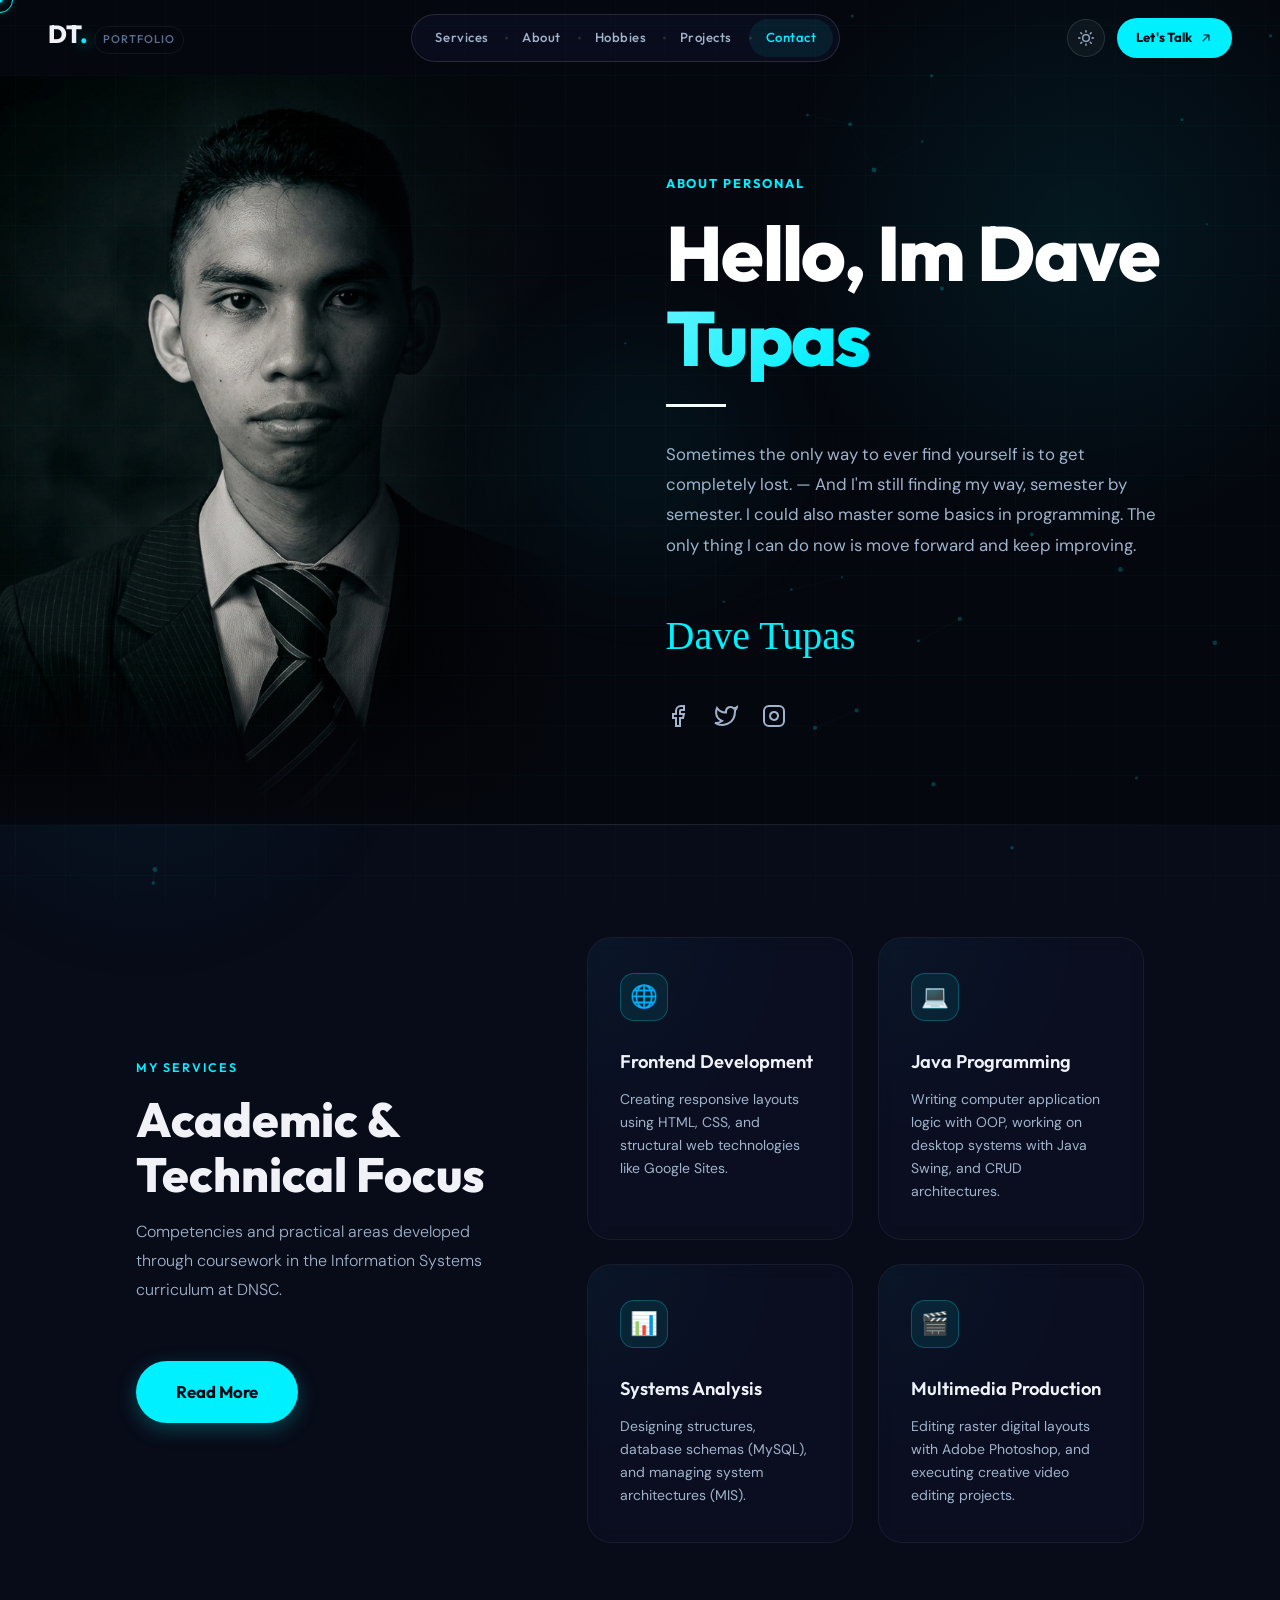
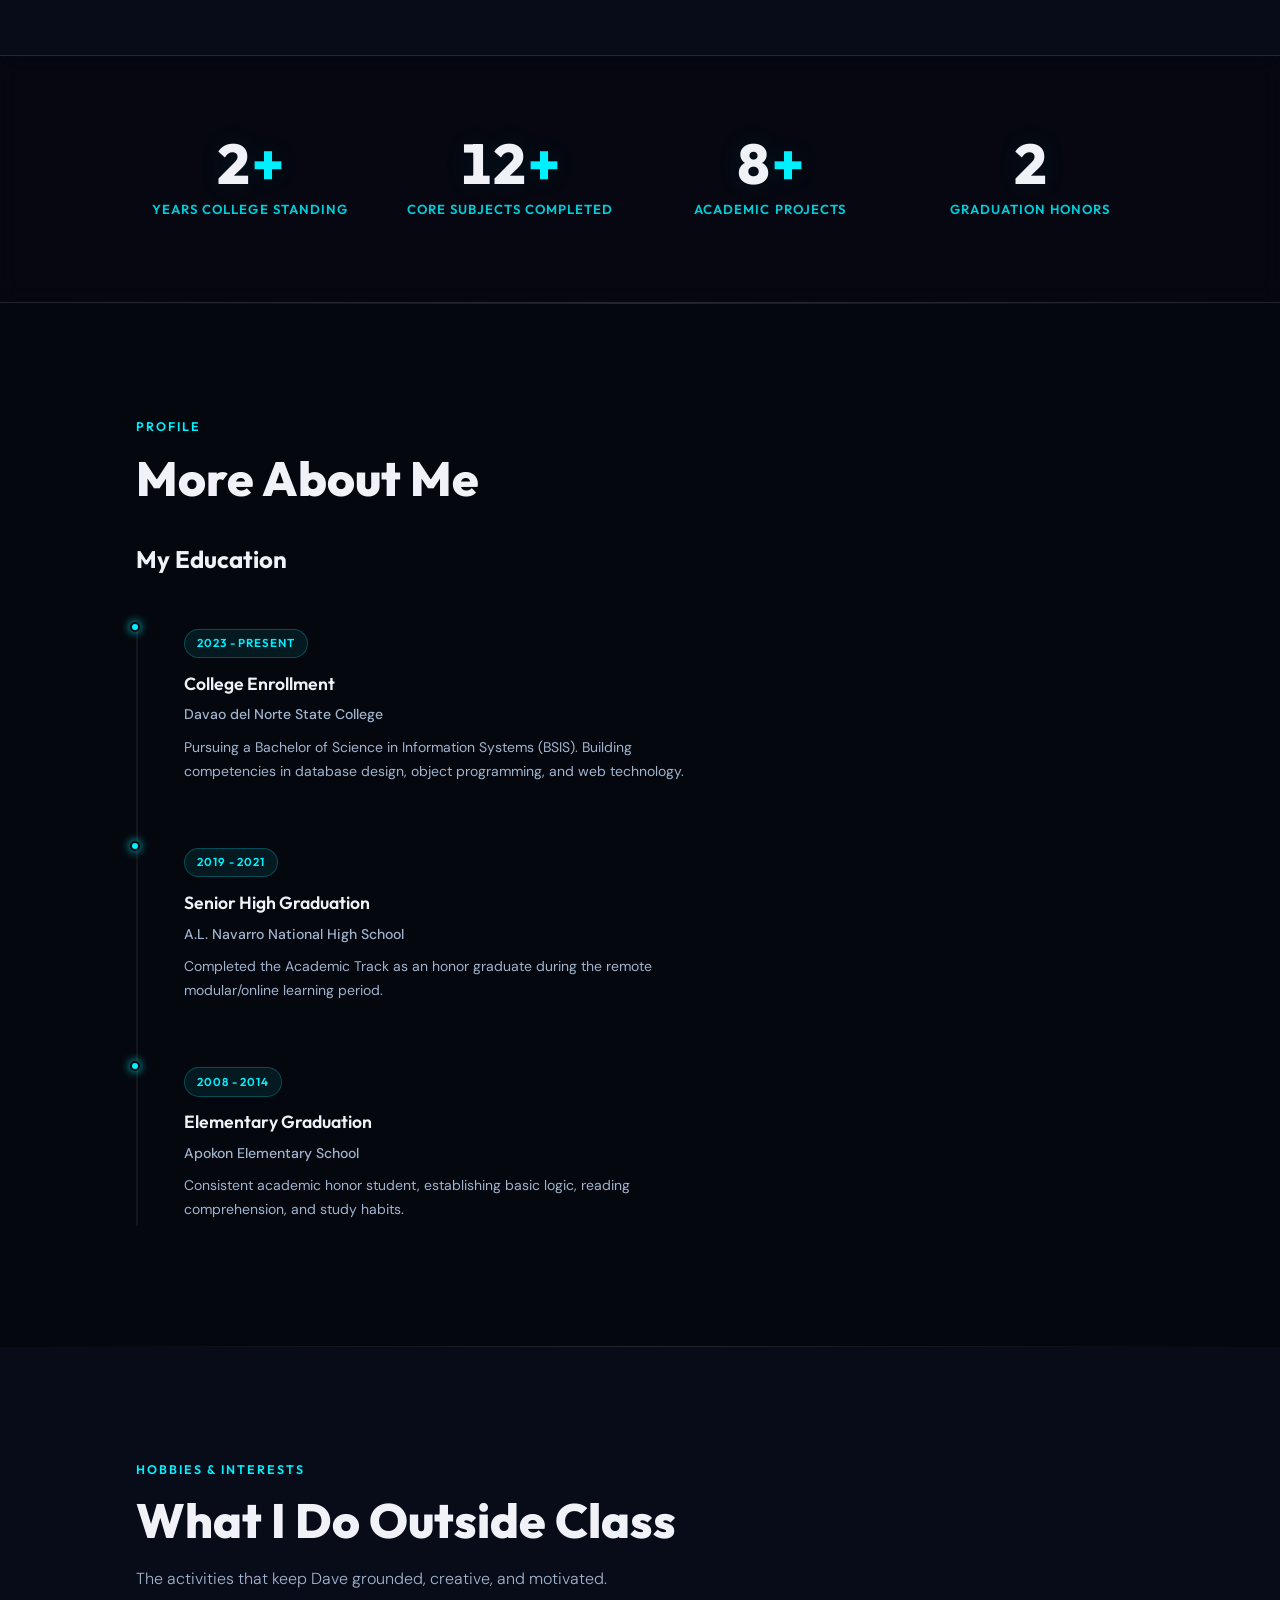
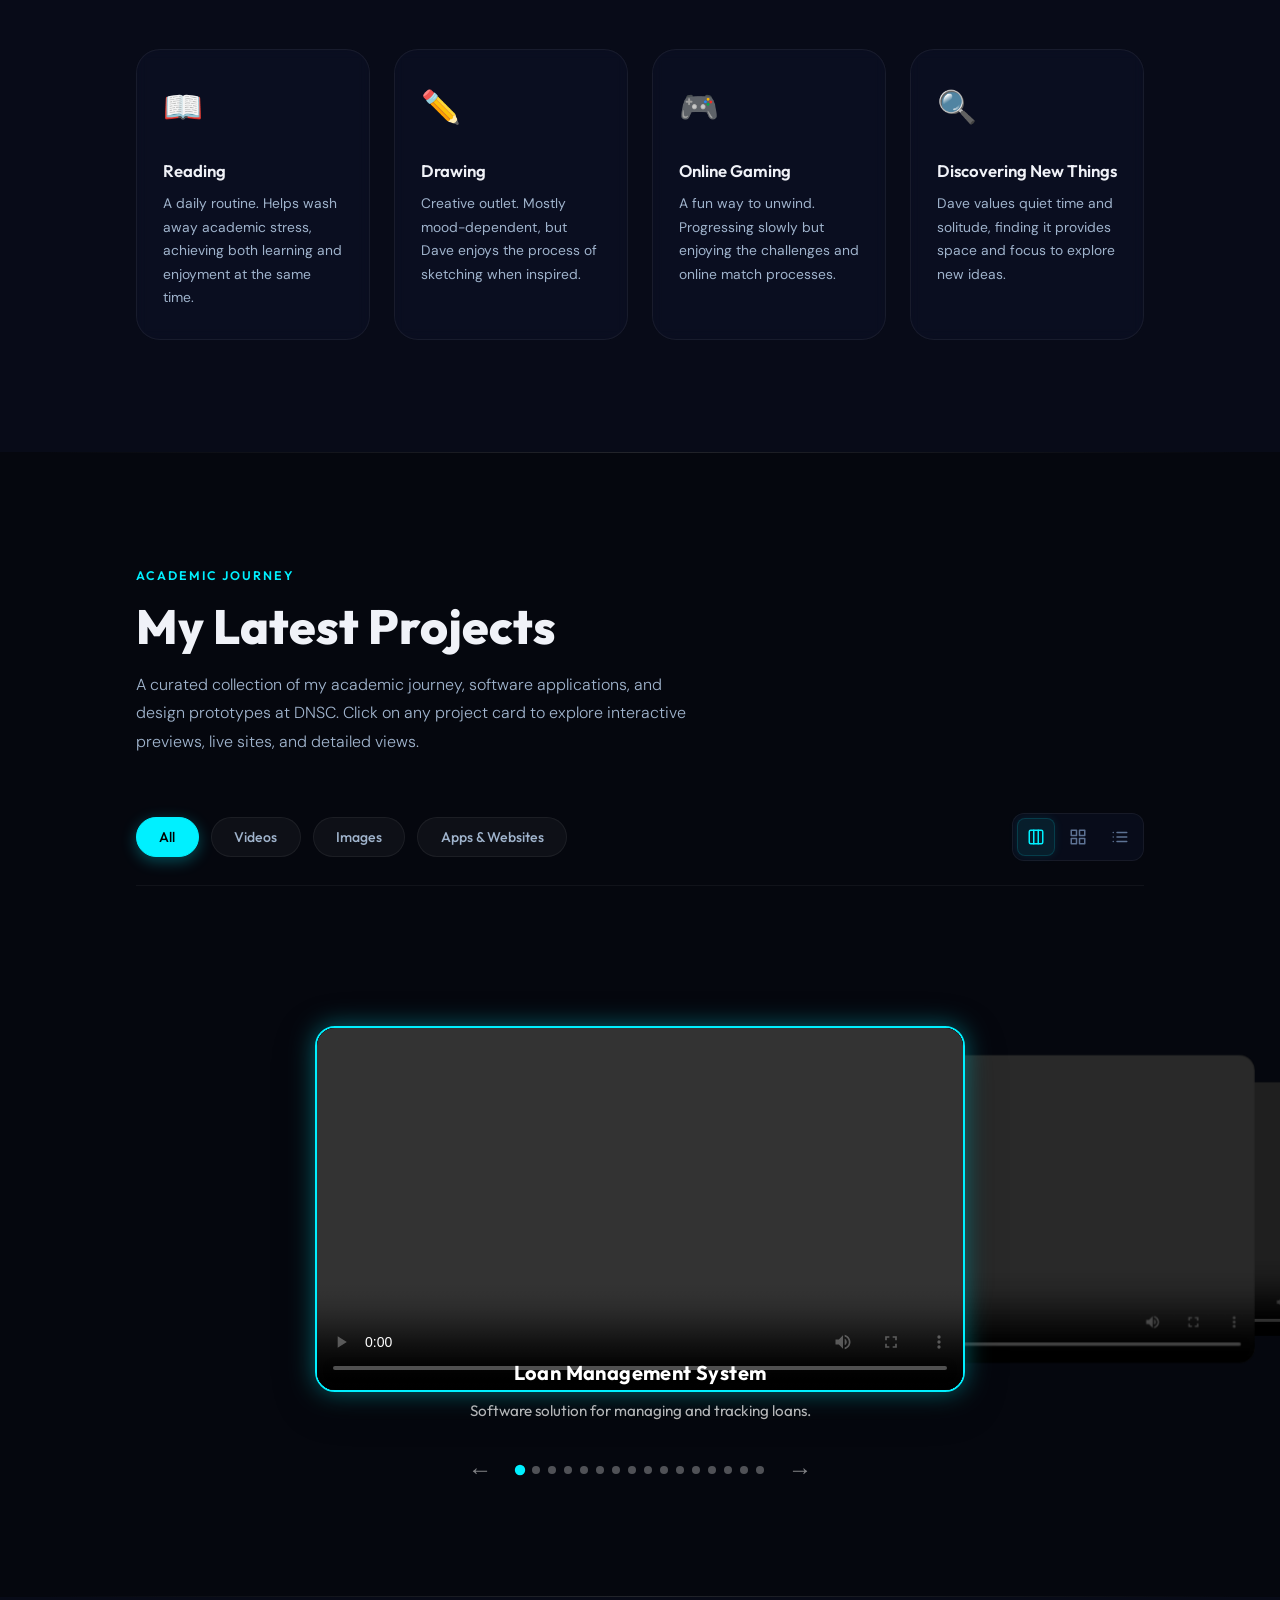
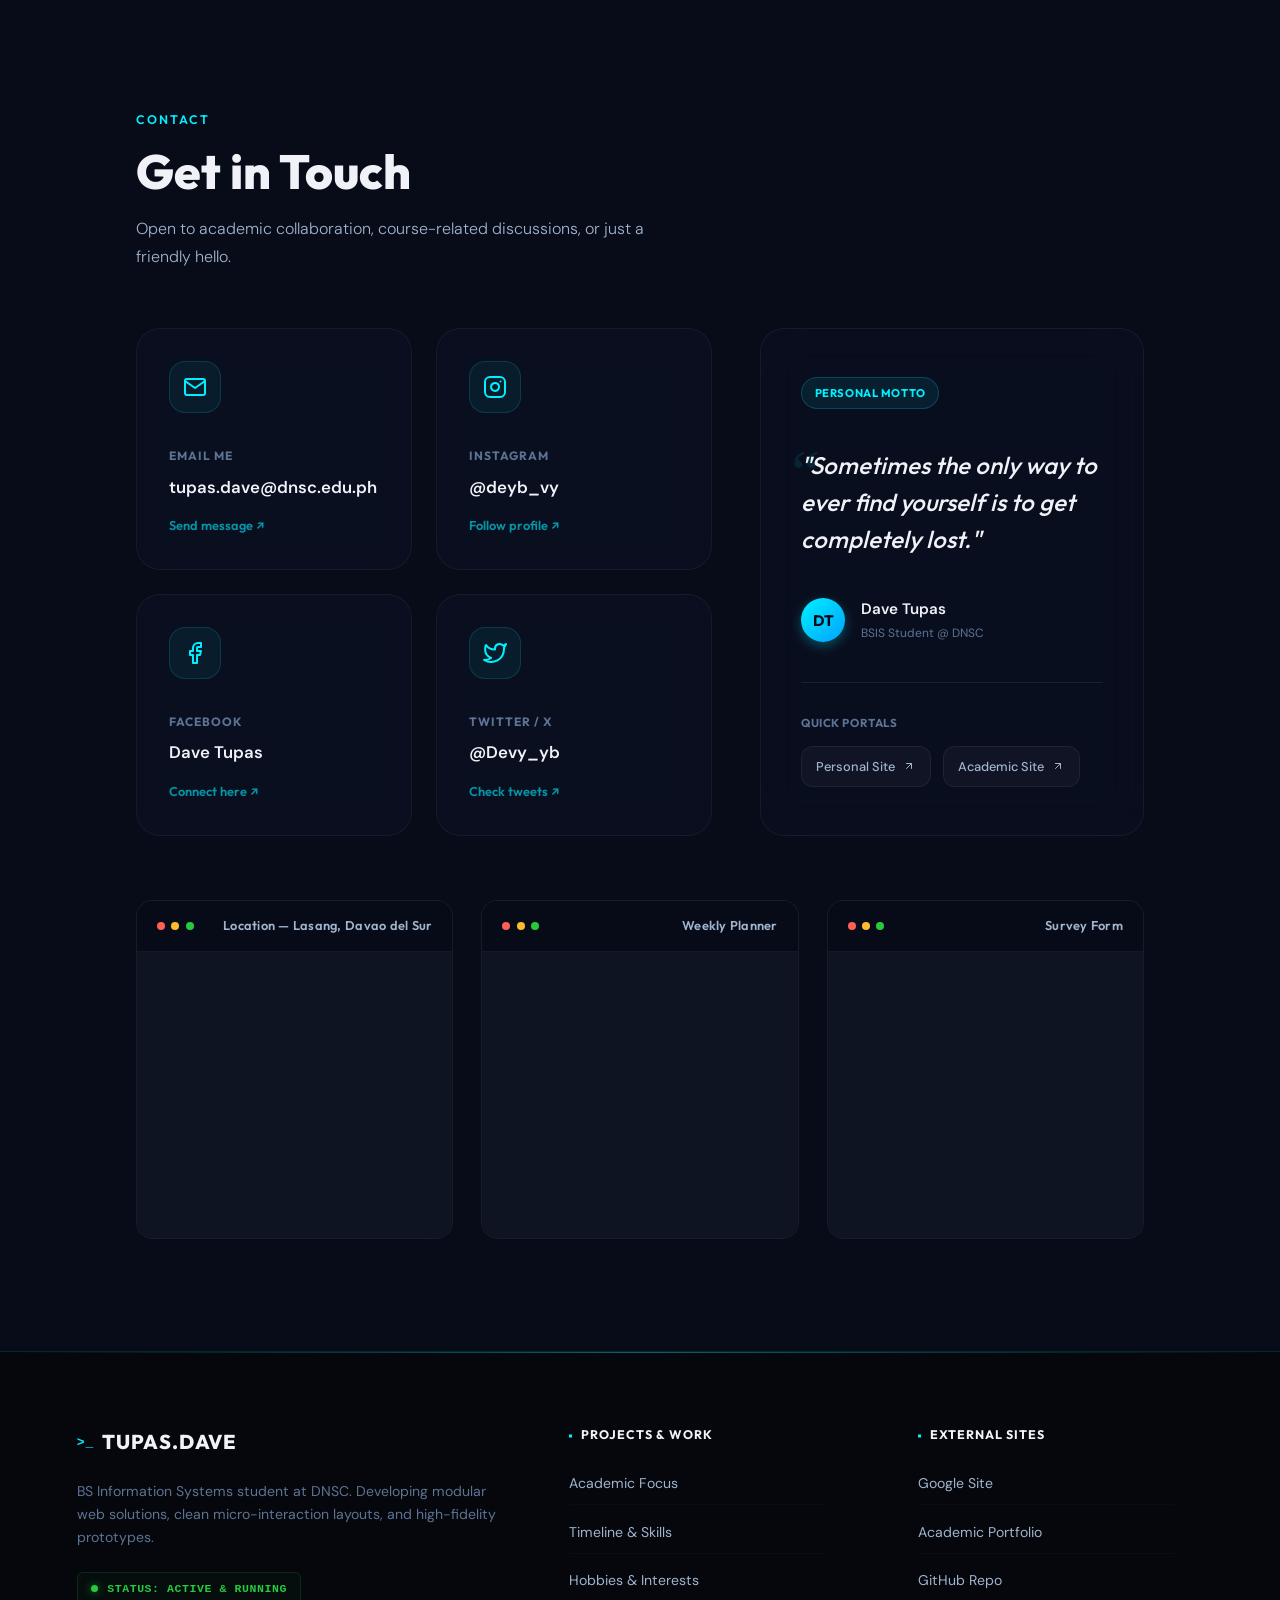
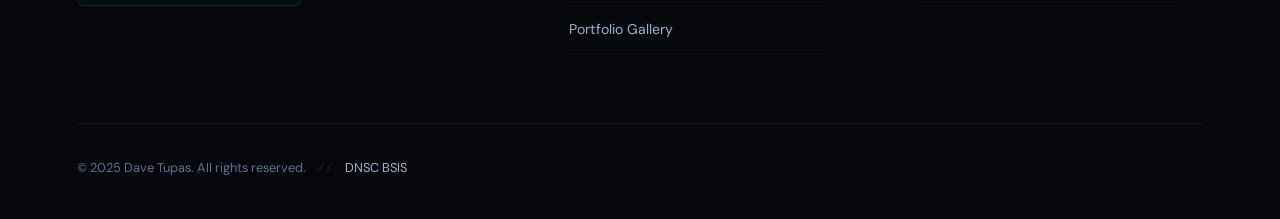
==== commit 09ce94f2: "Restore Paytrack Logo card to use actual logo image with dark background" ====
--- a/index.html
+++ b/index.html
@@ -420,7 +420,7 @@
               <svg width="16" height="16" viewBox="0 0 24 24" fill="none" stroke="currentColor" stroke-width="2.5" stroke-linecap="round" stroke-linejoin="round"><path d="M18 13v6a2 2 0 0 1-2 2H5a2 2 0 0 1-2-2V8a2 2 0 0 1 2-2h6"></path><polyline points="15 3 21 3 21 9"></polyline><line x1="10" y1="14" x2="21" y2="3"></line></svg>
               <span class="badge-text">Click to Preview</span>
             </div>
-            <img src="assets/paytrack_live_site.png" alt="Paytrack Logo" class="proj-img" style="object-fit: contain; background: #f0f4f0; border-radius: 12px; height: 100%; width: 100%;">
+            <img src="assets/paytrack_logo.jpg" alt="Paytrack Logo" class="proj-img" style="object-fit: contain; background: #0a1a12; border-radius: 12px; height: 100%; width: 100%;">
             <div class="proj-info-overlay">
               <p class="proj-title">Paytrack Logo Design</p>
               <p class="proj-desc">Official brand identity design for Paytrack.</p>
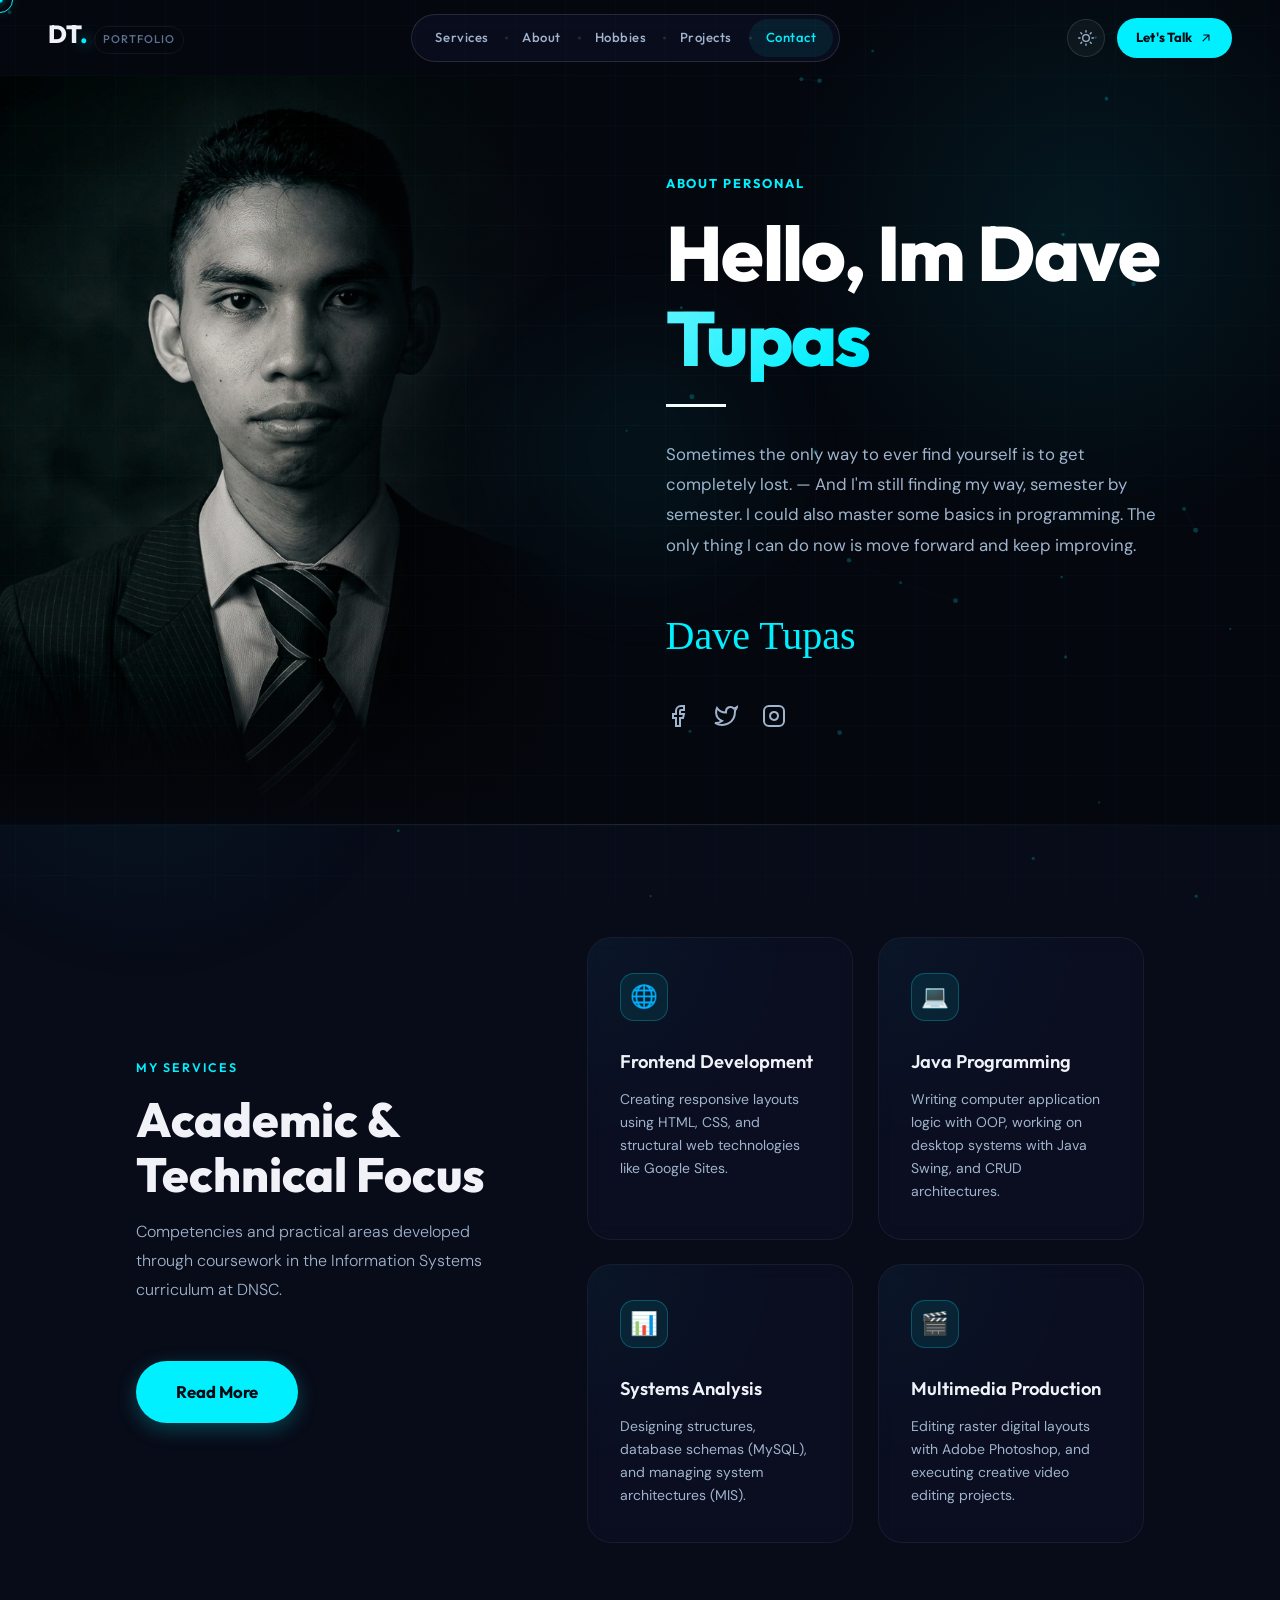
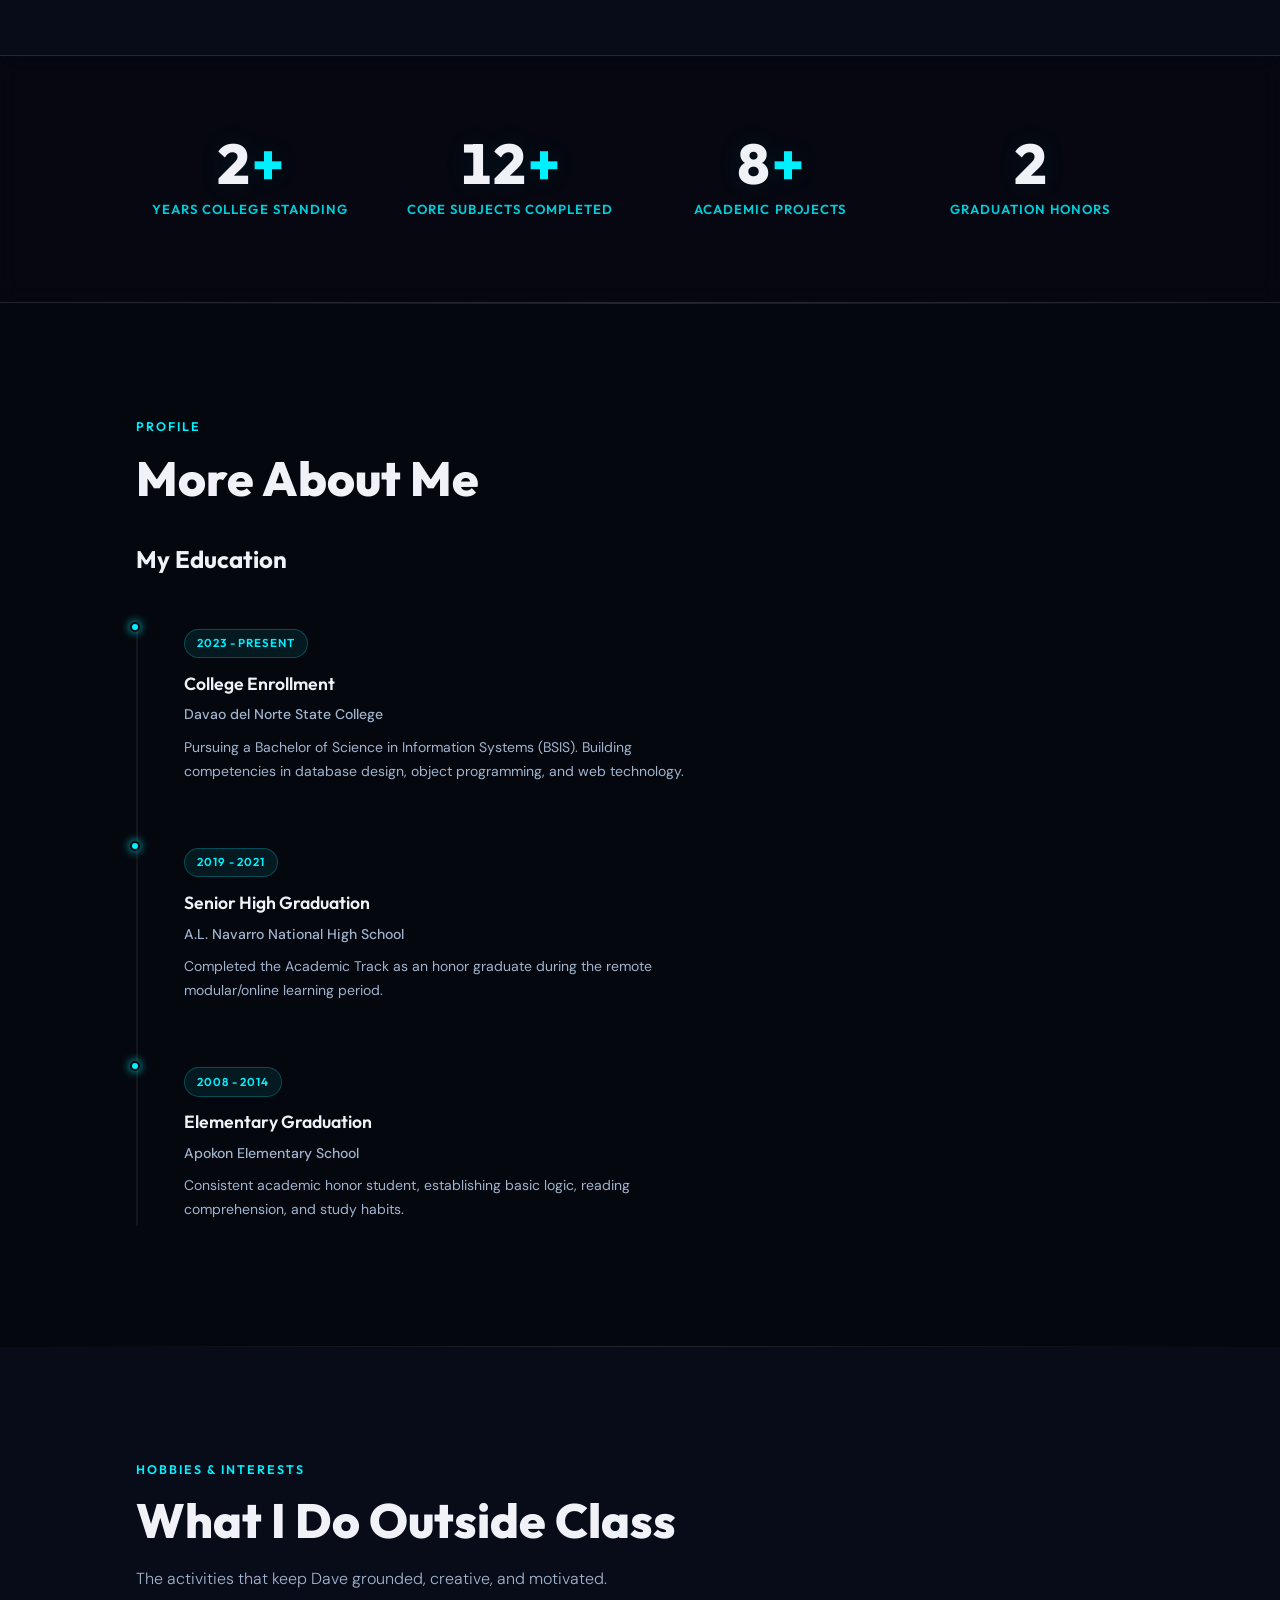
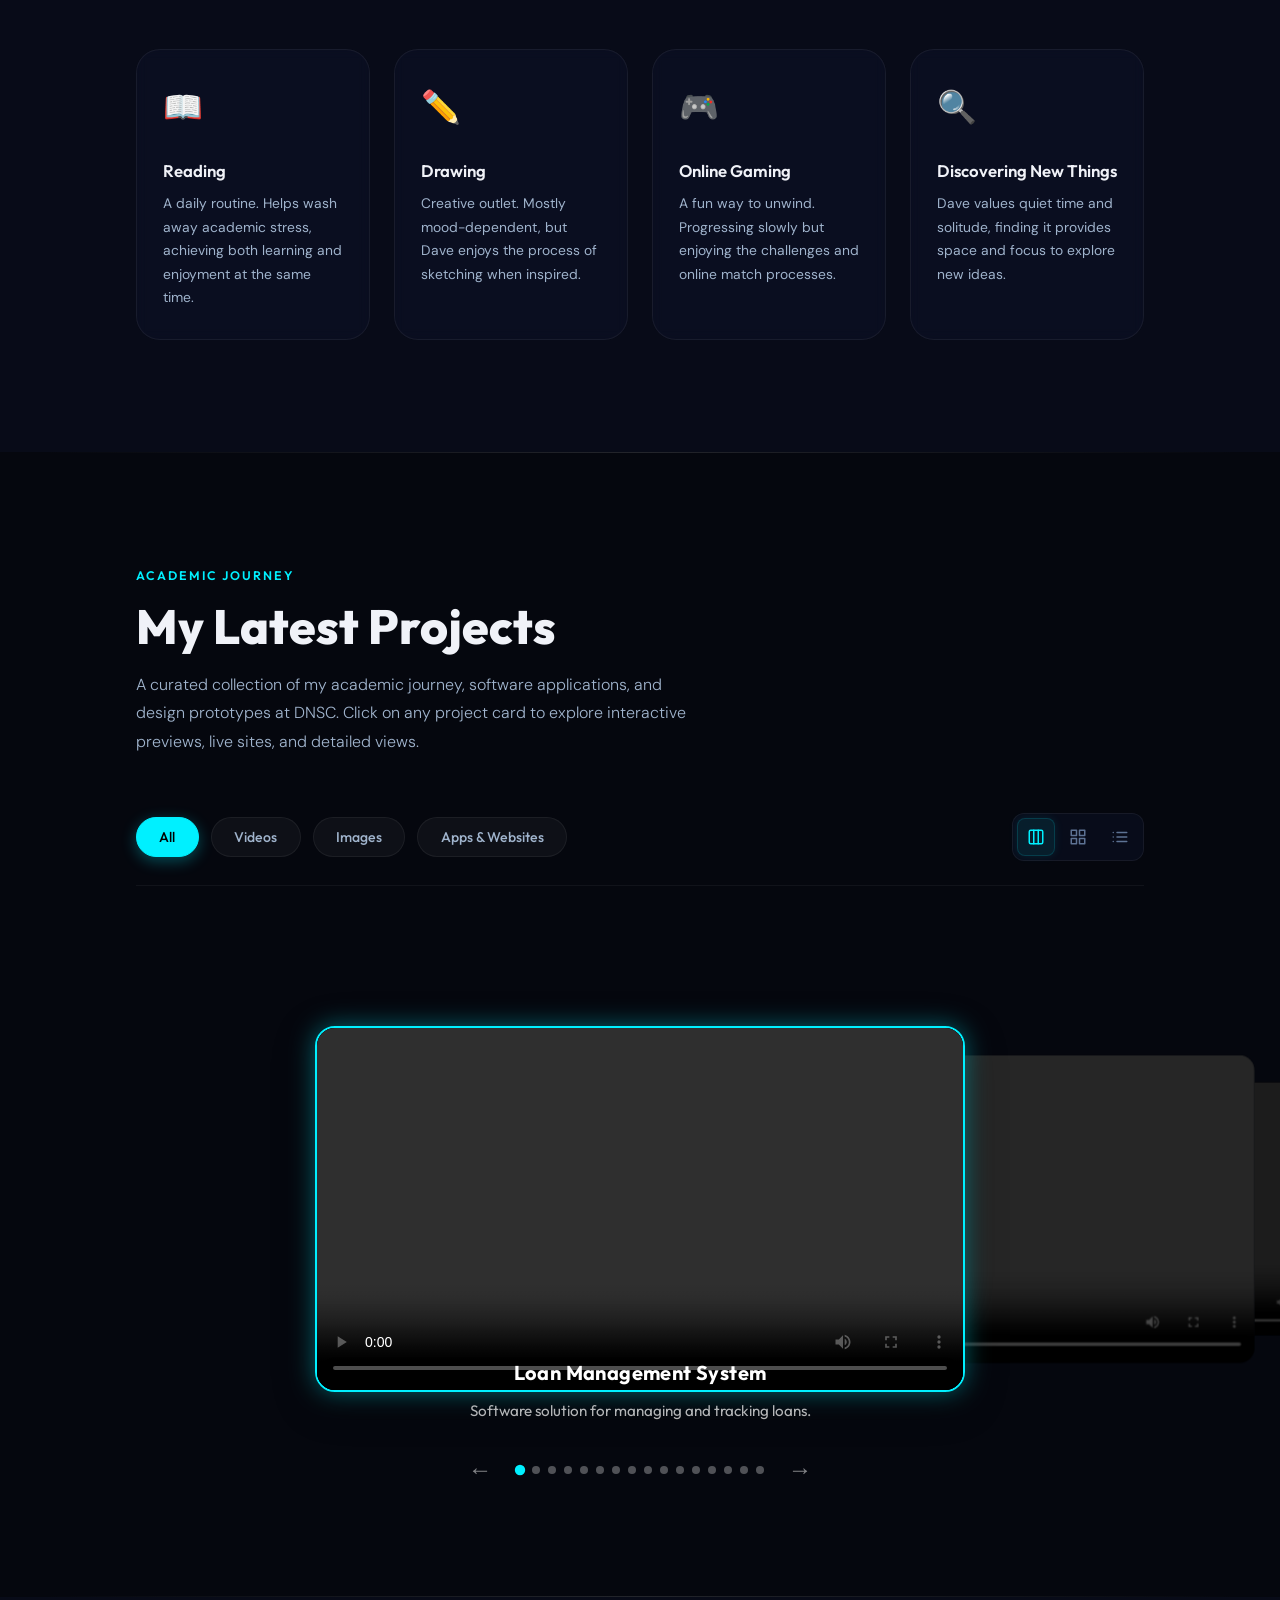
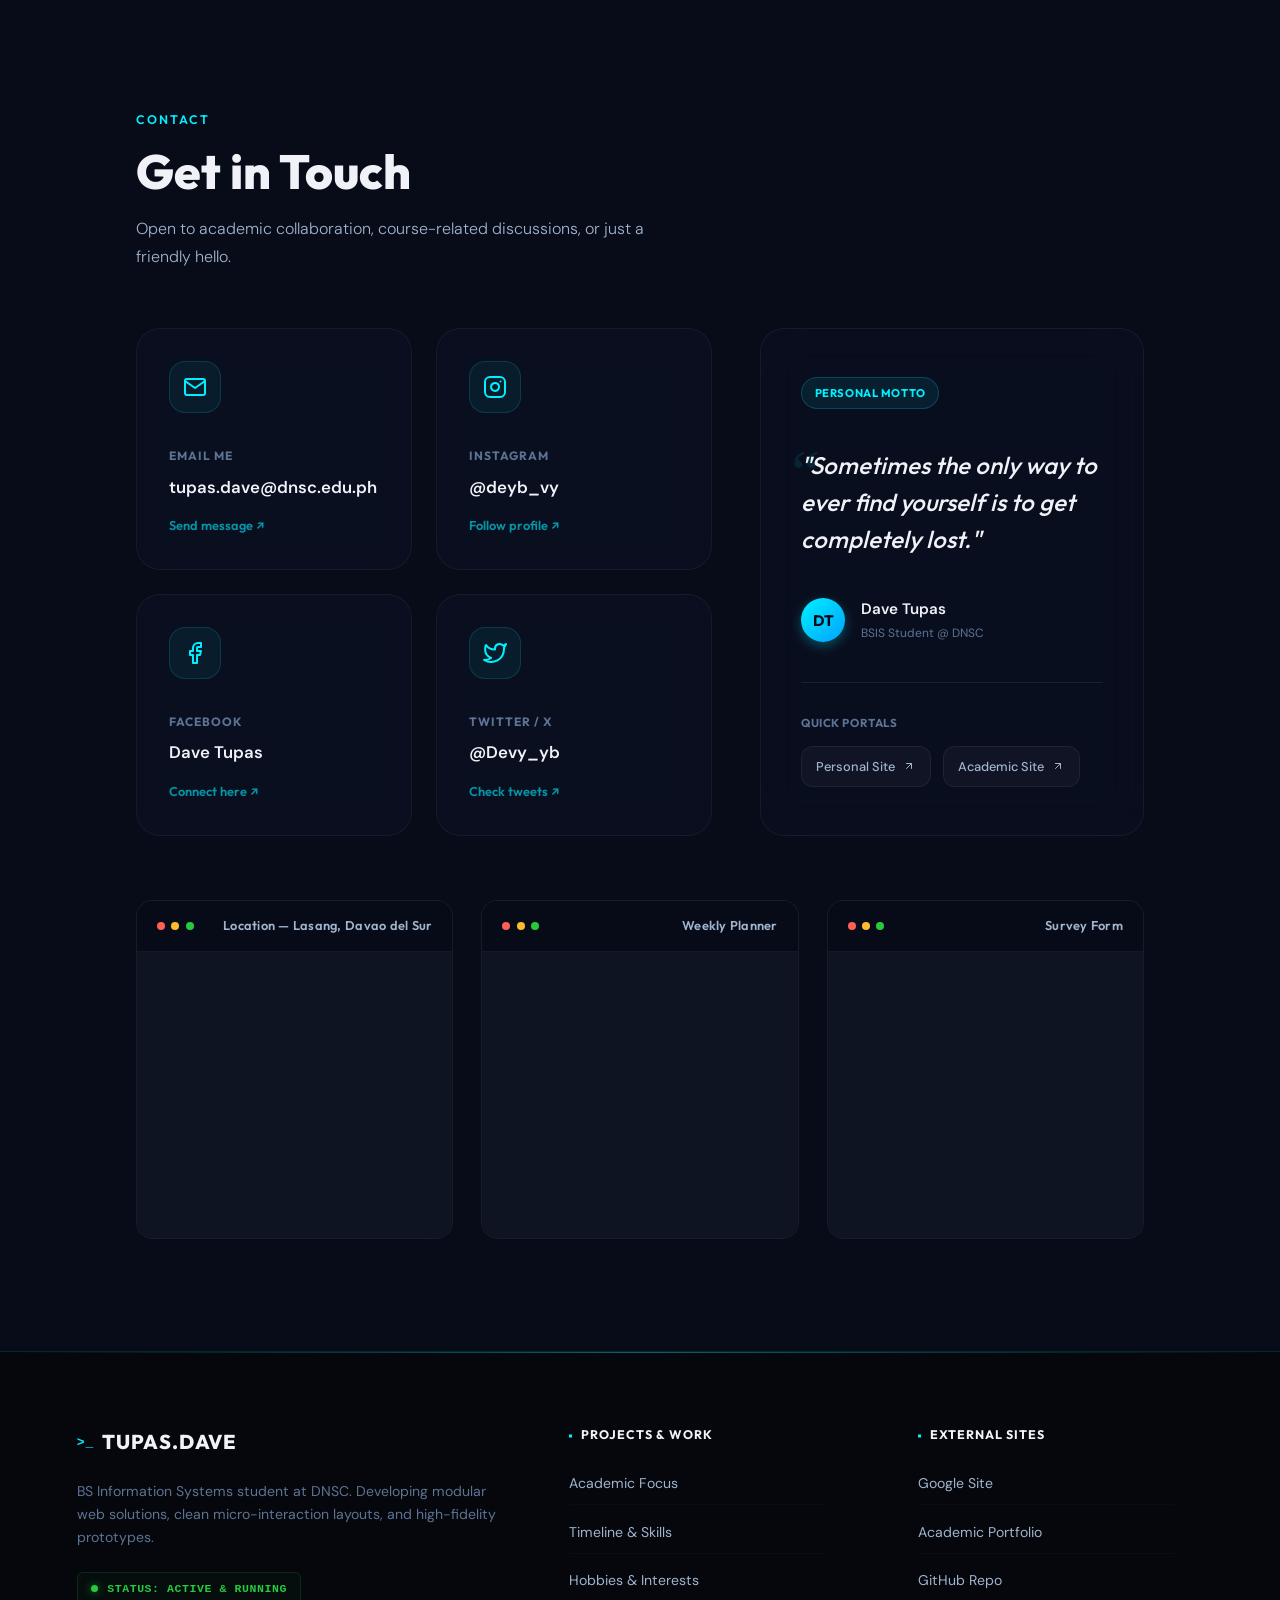
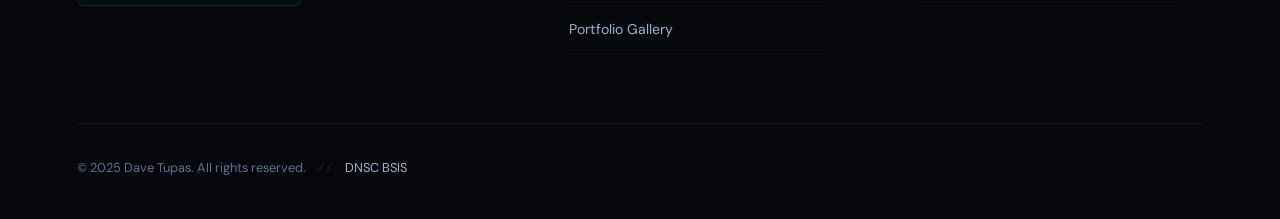
==== commit f4a477b4: "Fix Innovateers Logo card + add CSS image sharpening to all project cards" ====
--- a/index.html
+++ b/index.html
@@ -450,7 +450,7 @@
               <svg width="16" height="16" viewBox="0 0 24 24" fill="none" stroke="currentColor" stroke-width="2.5" stroke-linecap="round" stroke-linejoin="round"><path d="M18 13v6a2 2 0 0 1-2 2H5a2 2 0 0 1-2-2V8a2 2 0 0 1 2-2h6"></path><polyline points="15 3 21 3 21 9"></polyline><line x1="10" y1="14" x2="21" y2="3"></line></svg>
               <span class="badge-text">Click to Preview</span>
             </div>
-            <img src="assets/sundayag_innovateers.jpg" alt="Innovateers Logo" class="proj-img" style="object-fit: contain; background: #0d1520; border-radius: 12px; height: 100%; width: 100%;">
+            <img src="assets/innovateers_logo.jpg" alt="Innovateers Logo" class="proj-img" style="object-fit: contain; background: #0a0a0a; border-radius: 12px; height: 100%; width: 100%;">
             <div class="proj-info-overlay">
               <p class="proj-title">Innovateers Logo</p>
               <p class="proj-desc">Team logo design and branding.</p>
--- a/styles.css
+++ b/styles.css
@@ -1672,11 +1672,20 @@
   width: 100%;
   height: 100%;
   object-fit: cover;
-  transition: transform 0.5s var(--ease-out);
+  transition: transform 0.5s var(--ease-out), filter 0.3s ease;
+  /* Image sharpening: crisp upscaling + perceived sharpness via contrast */
+  image-rendering: -webkit-optimize-contrast;
+  image-rendering: crisp-edges;
+  -ms-interpolation-mode: bicubic;
+  filter: contrast(1.06) brightness(1.01) saturate(1.05);
+  transform: translateZ(0); /* GPU acceleration for crisp sub-pixel rendering */
+  backface-visibility: hidden;
+  -webkit-backface-visibility: hidden;
 }
 
 .proj-card:hover .proj-img {
-  transform: scale(1.04);
+  transform: translateZ(0) scale(1.04);
+  filter: contrast(1.08) brightness(1.03) saturate(1.08);
 }
 
 .proj-info-overlay {
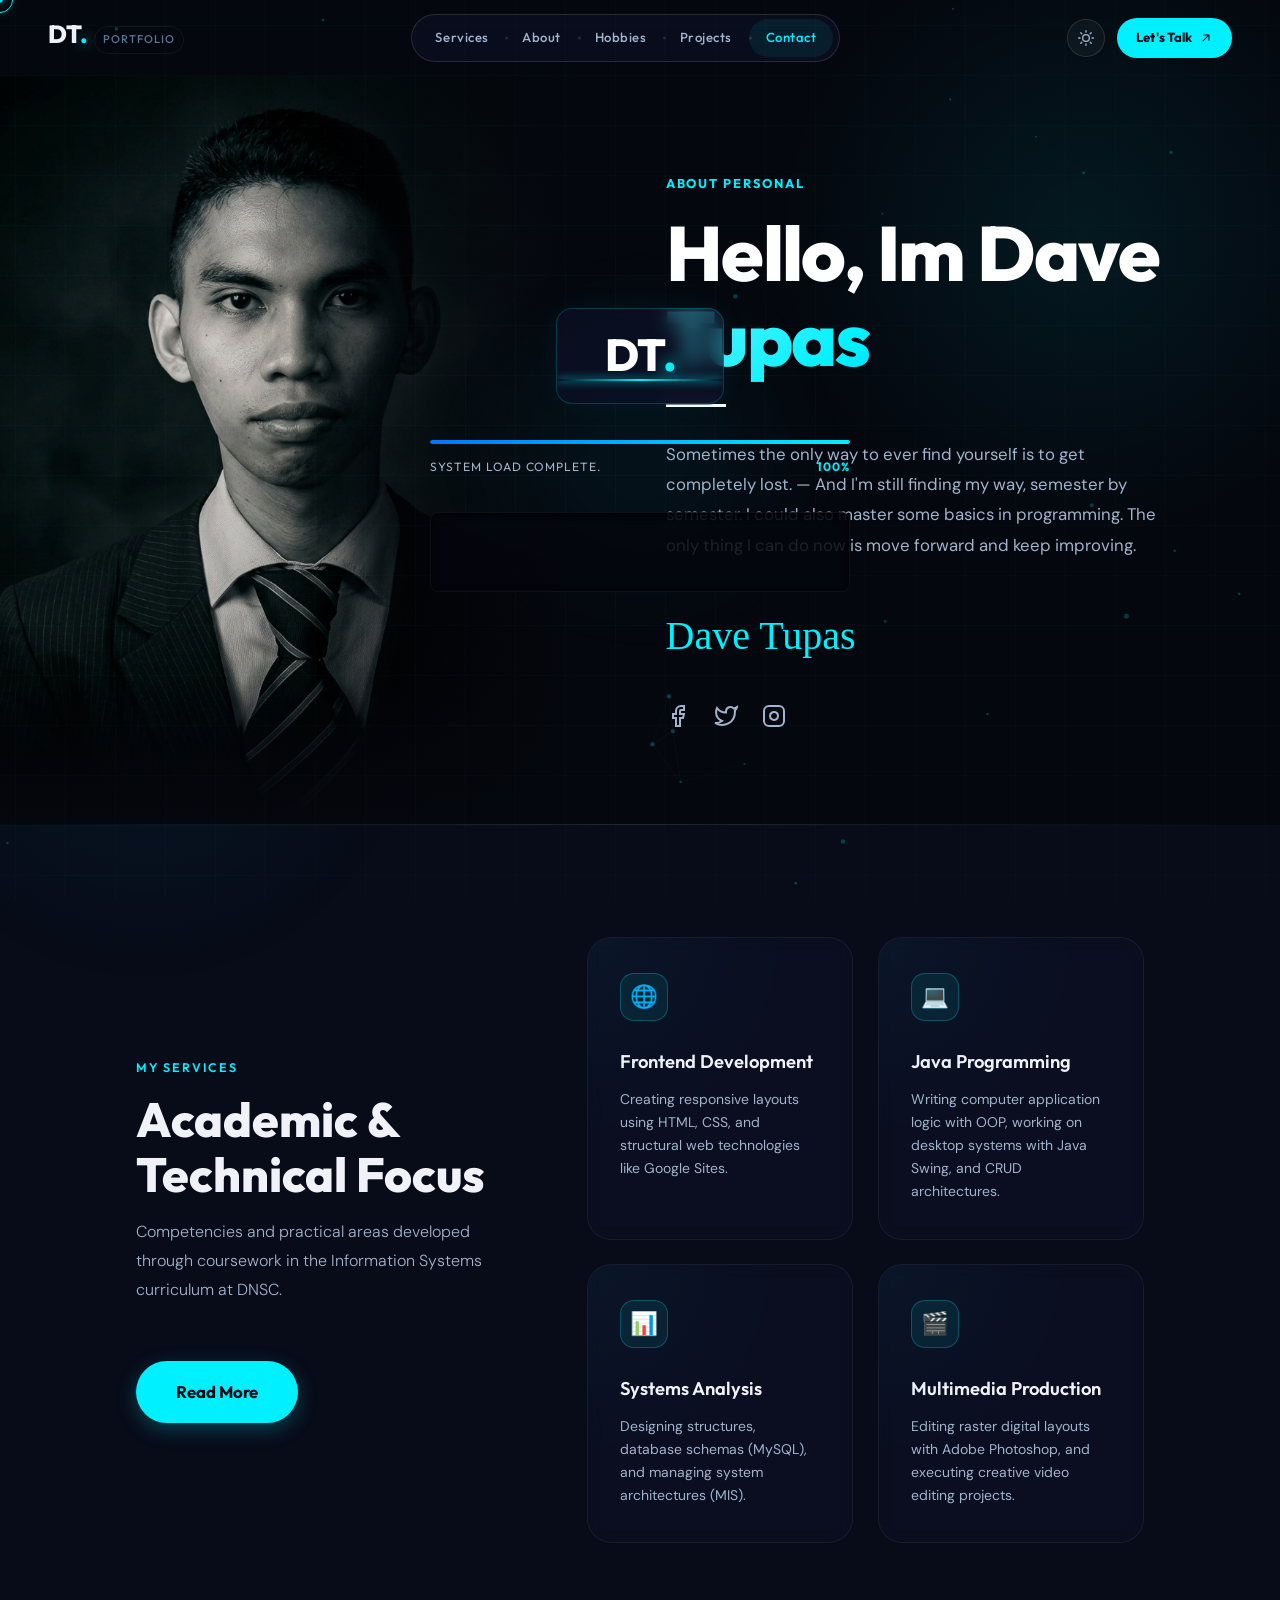
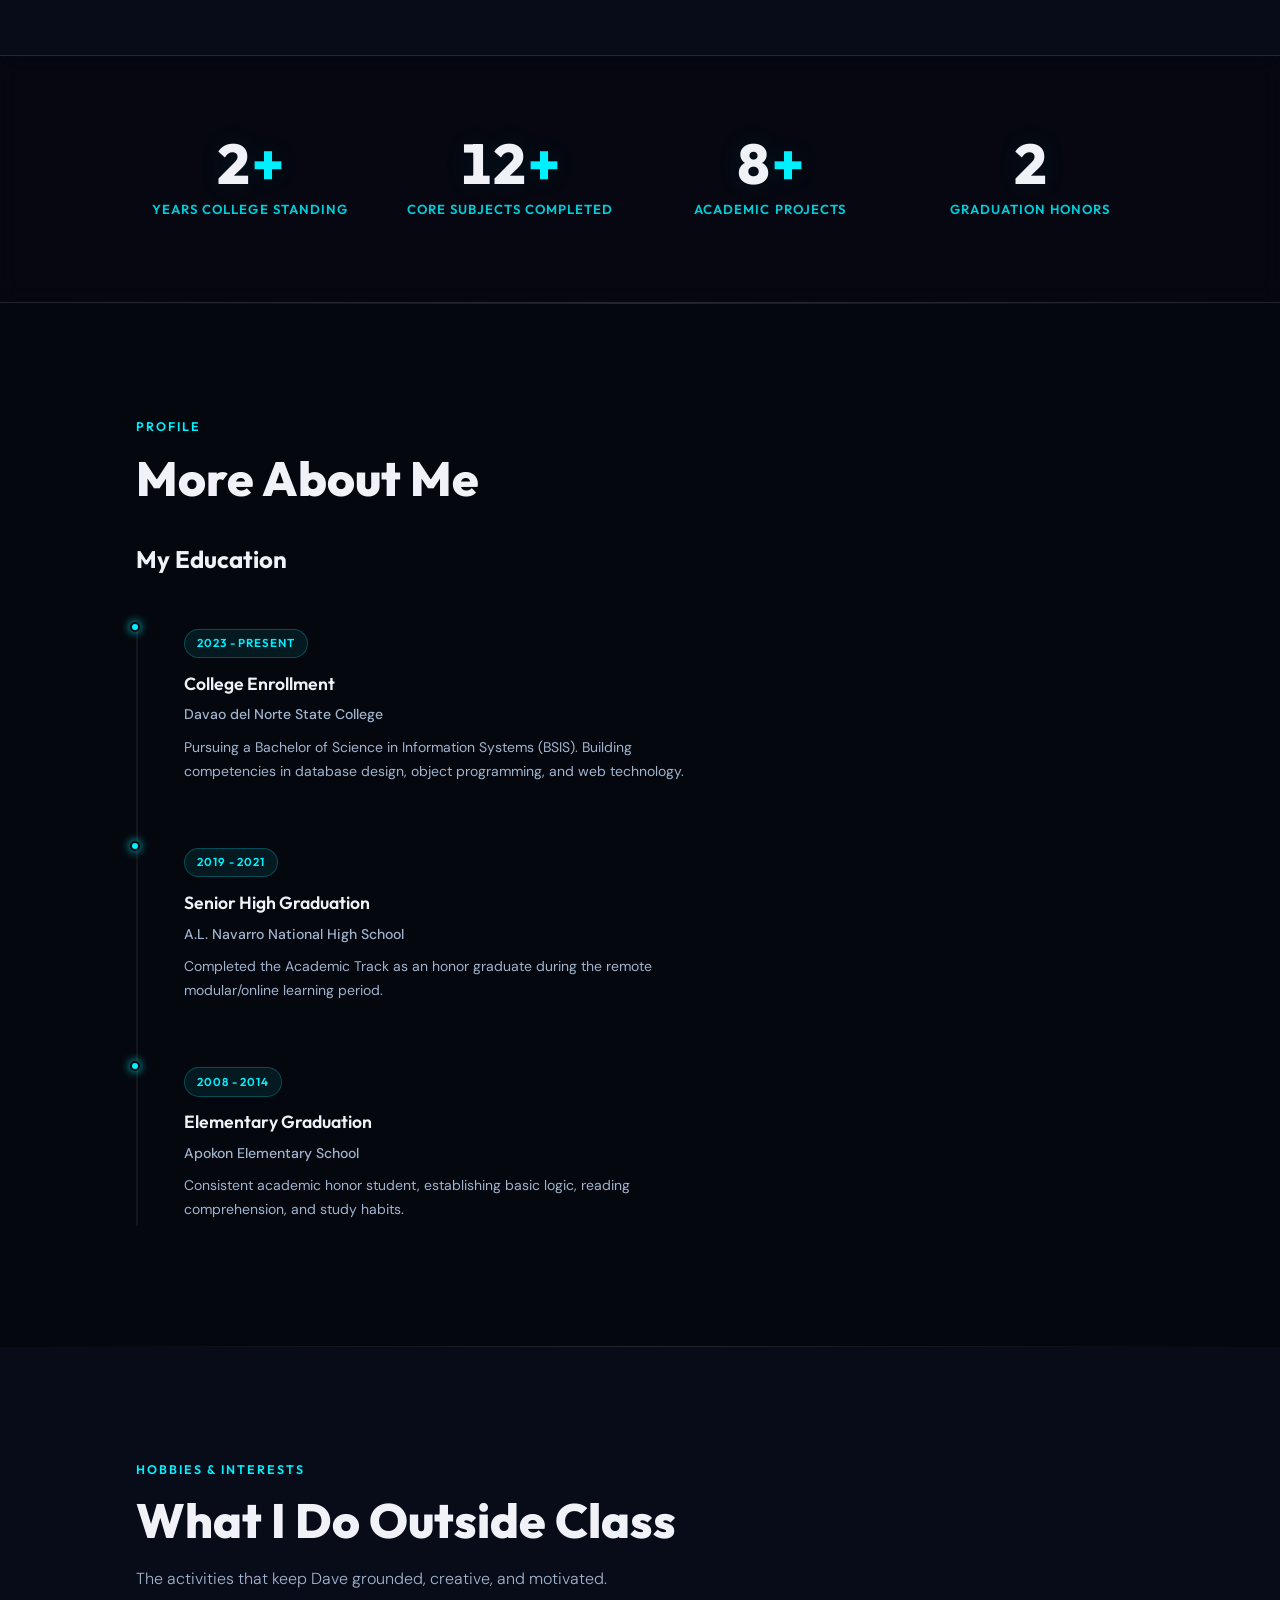
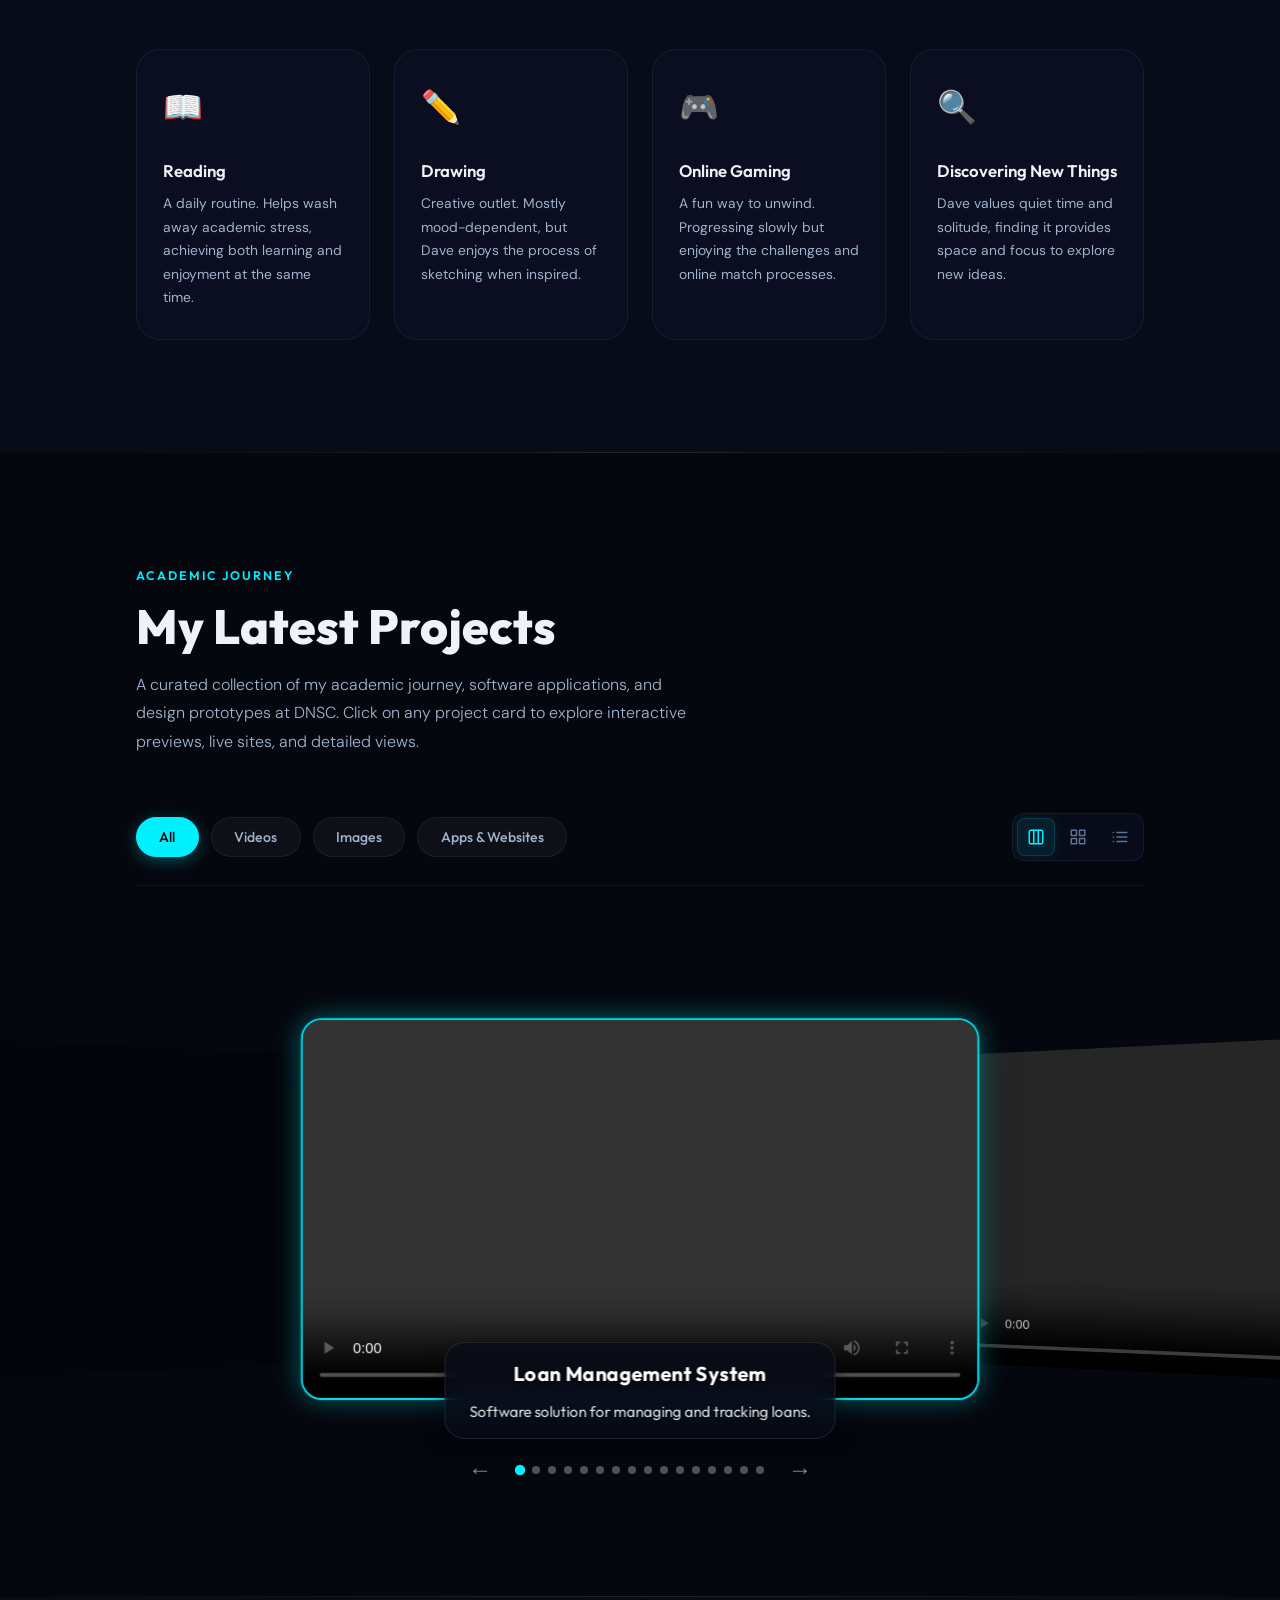
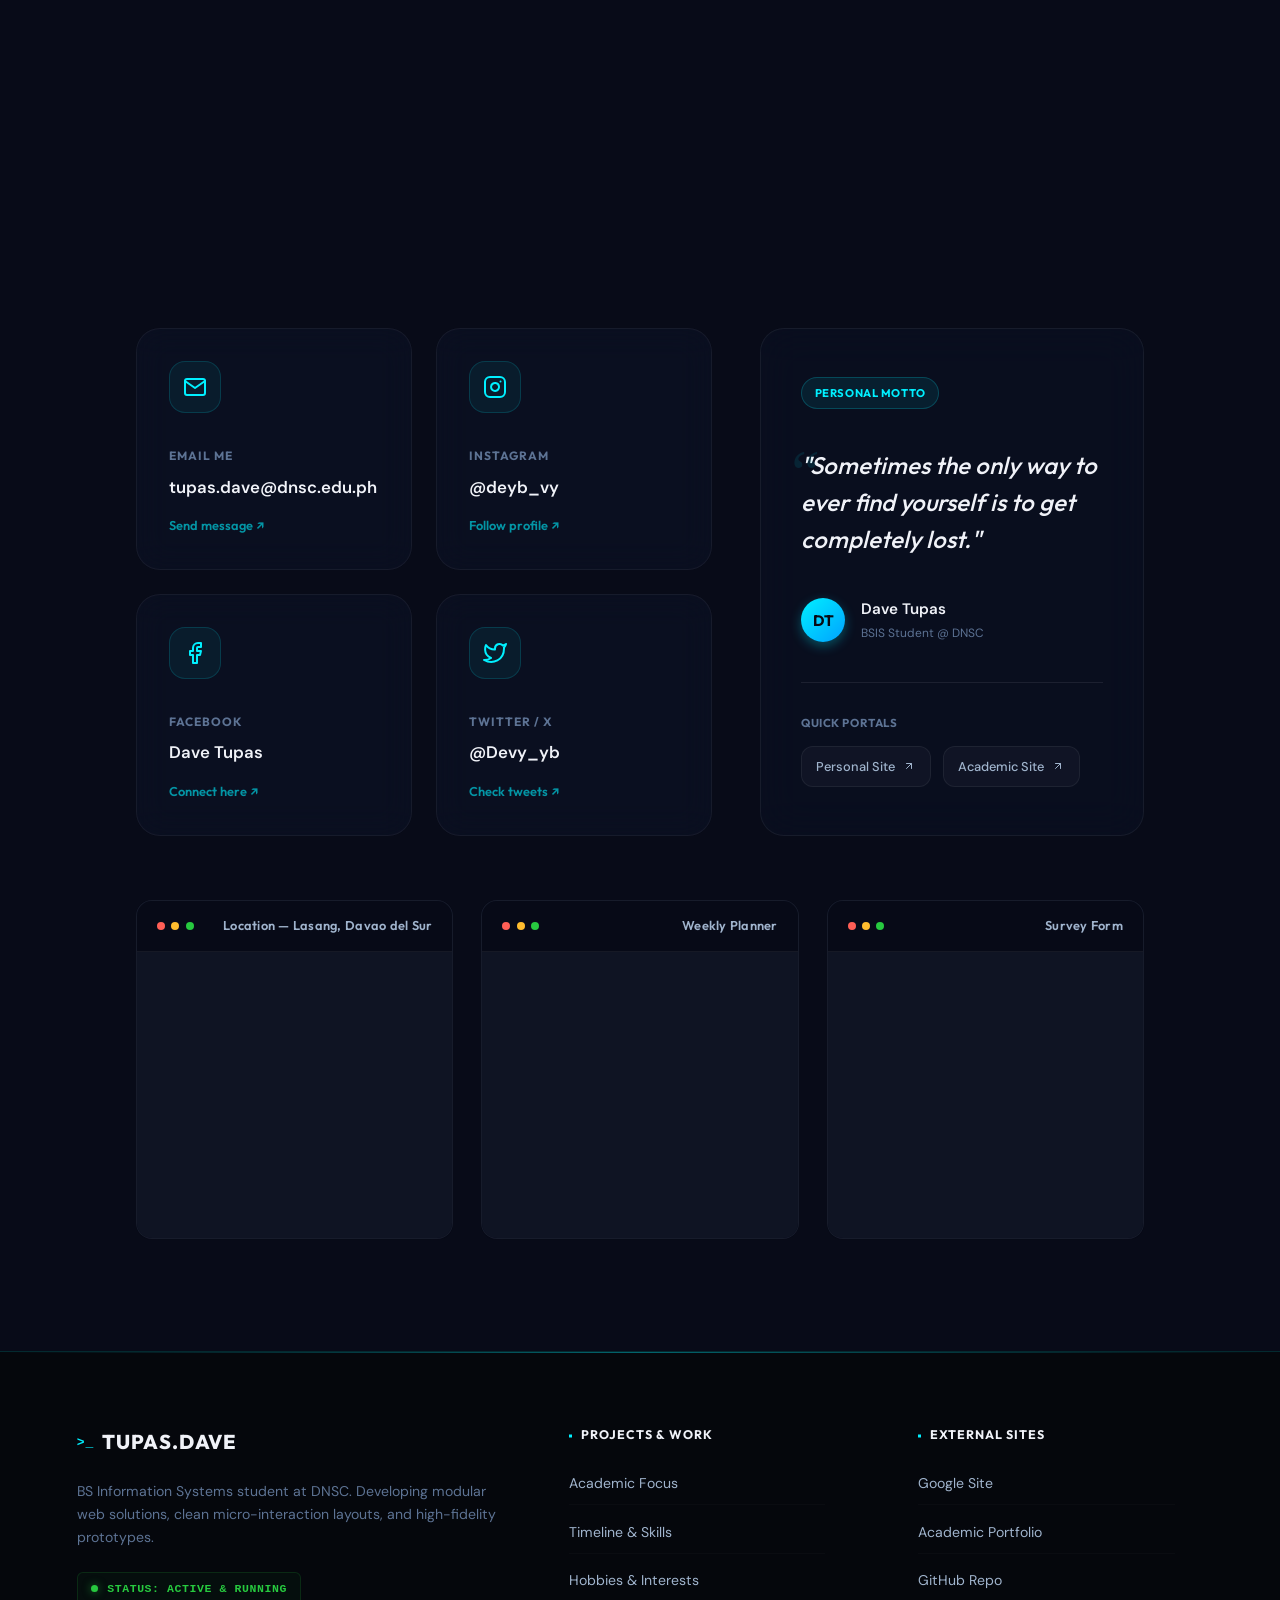
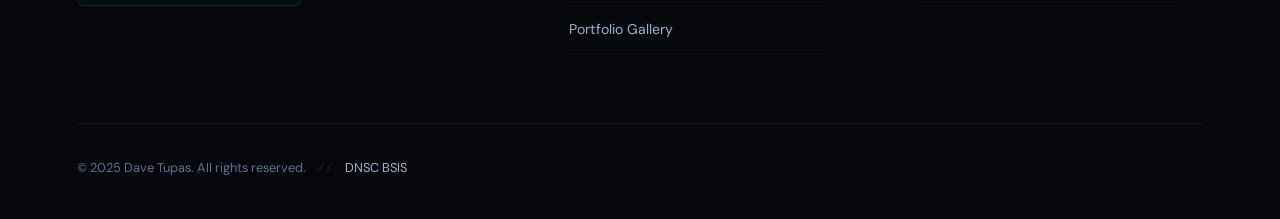
==== commit a841272c: "Redesign badges: dark glassmorphic expand-on-hover with fullscreen icon" ====
--- a/index.html
+++ b/index.html
@@ -388,7 +388,7 @@
         <div class="proj-card proj-card--link" data-category="images" data-iframe="assets/singko.png">
           <div class="proj-img-wrapper" style="cursor: pointer;">
             <div class="proj-link-badge">
-              <svg width="16" height="16" viewBox="0 0 24 24" fill="none" stroke="currentColor" stroke-width="2.5" stroke-linecap="round" stroke-linejoin="round"><path d="M18 13v6a2 2 0 0 1-2 2H5a2 2 0 0 1-2-2V8a2 2 0 0 1 2-2h6"></path><polyline points="15 3 21 3 21 9"></polyline><line x1="10" y1="14" x2="21" y2="3"></line></svg>
+              <svg width="16" height="16" viewBox="0 0 24 24" fill="none" stroke="currentColor" stroke-width="2.5" stroke-linecap="round" stroke-linejoin="round"><path d="M15 3h6v6M9 21H3v-6M21 3l-7 7M3 21l7-7"/></svg>
               <span class="badge-text">Click to Preview</span>
             </div>
             <img src="assets/singko.png" alt="SINGKO Movie Poster" class="proj-img" style="object-fit: contain; background: #0a0a0a; border-radius: 12px; height: 100%; width: 100%;">
@@ -402,7 +402,7 @@
         <div class="proj-card proj-card--link" data-category="images" data-iframe="assets/outline_defense.jpg">
           <div class="proj-img-wrapper">
             <div class="proj-link-badge">
-              <svg width="16" height="16" viewBox="0 0 24 24" fill="none" stroke="currentColor" stroke-width="2.5" stroke-linecap="round" stroke-linejoin="round"><path d="M18 13v6a2 2 0 0 1-2 2H5a2 2 0 0 1-2-2V8a2 2 0 0 1 2-2h6"></path><polyline points="15 3 21 3 21 9"></polyline><line x1="10" y1="14" x2="21" y2="3"></line></svg>
+              <svg width="16" height="16" viewBox="0 0 24 24" fill="none" stroke="currentColor" stroke-width="2.5" stroke-linecap="round" stroke-linejoin="round"><path d="M15 3h6v6M9 21H3v-6M21 3l-7 7M3 21l7-7"/></svg>
               <span class="badge-text">Click to Preview</span>
             </div>
             <img src="assets/outline_defense.jpg" alt="Outline Defense Passed" class="proj-img" style="object-fit: contain; background: #0d1520; border-radius: 12px; height: 100%; width: 100%;">
@@ -417,7 +417,7 @@
         <div class="proj-card proj-card--link" data-category="images" data-iframe="assets/paytrack_logo.jpg">
           <div class="proj-img-wrapper">
             <div class="proj-link-badge">
-              <svg width="16" height="16" viewBox="0 0 24 24" fill="none" stroke="currentColor" stroke-width="2.5" stroke-linecap="round" stroke-linejoin="round"><path d="M18 13v6a2 2 0 0 1-2 2H5a2 2 0 0 1-2-2V8a2 2 0 0 1 2-2h6"></path><polyline points="15 3 21 3 21 9"></polyline><line x1="10" y1="14" x2="21" y2="3"></line></svg>
+              <svg width="16" height="16" viewBox="0 0 24 24" fill="none" stroke="currentColor" stroke-width="2.5" stroke-linecap="round" stroke-linejoin="round"><path d="M15 3h6v6M9 21H3v-6M21 3l-7 7M3 21l7-7"/></svg>
               <span class="badge-text">Click to Preview</span>
             </div>
             <img src="assets/paytrack_logo.jpg" alt="Paytrack Logo" class="proj-img" style="object-fit: contain; background: #0a1a12; border-radius: 12px; height: 100%; width: 100%;">
@@ -432,7 +432,7 @@
         <div class="proj-card proj-card--link" data-category="images" data-iframe="assets/sundayag_innovateers.jpg">
           <div class="proj-img-wrapper">
             <div class="proj-link-badge">
-              <svg width="16" height="16" viewBox="0 0 24 24" fill="none" stroke="currentColor" stroke-width="2.5" stroke-linecap="round" stroke-linejoin="round"><path d="M18 13v6a2 2 0 0 1-2 2H5a2 2 0 0 1-2-2V8a2 2 0 0 1 2-2h6"></path><polyline points="15 3 21 3 21 9"></polyline><line x1="10" y1="14" x2="21" y2="3"></line></svg>
+              <svg width="16" height="16" viewBox="0 0 24 24" fill="none" stroke="currentColor" stroke-width="2.5" stroke-linecap="round" stroke-linejoin="round"><path d="M15 3h6v6M9 21H3v-6M21 3l-7 7M3 21l7-7"/></svg>
               <span class="badge-text">Click to Preview</span>
             </div>
             <img src="assets/sundayag_innovateers.jpg" alt="Sundayag Innovateers Team" class="proj-img" style="object-fit: contain; background: #0d1520; border-radius: 12px; height: 100%; width: 100%;">
@@ -447,7 +447,7 @@
         <div class="proj-card proj-card--link" data-category="images" data-iframe="assets/innovateers_logo.jpg">
           <div class="proj-img-wrapper">
             <div class="proj-link-badge">
-              <svg width="16" height="16" viewBox="0 0 24 24" fill="none" stroke="currentColor" stroke-width="2.5" stroke-linecap="round" stroke-linejoin="round"><path d="M18 13v6a2 2 0 0 1-2 2H5a2 2 0 0 1-2-2V8a2 2 0 0 1 2-2h6"></path><polyline points="15 3 21 3 21 9"></polyline><line x1="10" y1="14" x2="21" y2="3"></line></svg>
+              <svg width="16" height="16" viewBox="0 0 24 24" fill="none" stroke="currentColor" stroke-width="2.5" stroke-linecap="round" stroke-linejoin="round"><path d="M15 3h6v6M9 21H3v-6M21 3l-7 7M3 21l7-7"/></svg>
               <span class="badge-text">Click to Preview</span>
             </div>
             <img src="assets/innovateers_logo.jpg" alt="Innovateers Logo" class="proj-img" style="object-fit: contain; background: #0a0a0a; border-radius: 12px; height: 100%; width: 100%;">
@@ -462,7 +462,7 @@
         <div class="proj-card proj-card--link" data-category="images" data-iframe="assets/certificates.jpg">
           <div class="proj-img-wrapper">
             <div class="proj-link-badge">
-              <svg width="16" height="16" viewBox="0 0 24 24" fill="none" stroke="currentColor" stroke-width="2.5" stroke-linecap="round" stroke-linejoin="round"><path d="M18 13v6a2 2 0 0 1-2 2H5a2 2 0 0 1-2-2V8a2 2 0 0 1 2-2h6"></path><polyline points="15 3 21 3 21 9"></polyline><line x1="10" y1="14" x2="21" y2="3"></line></svg>
+              <svg width="16" height="16" viewBox="0 0 24 24" fill="none" stroke="currentColor" stroke-width="2.5" stroke-linecap="round" stroke-linejoin="round"><path d="M15 3h6v6M9 21H3v-6M21 3l-7 7M3 21l7-7"/></svg>
               <span class="badge-text">Click to Preview</span>
             </div>
             <img src="assets/certificates.jpg" alt="Innovateers Certificates" class="proj-img" style="object-fit: contain; background: #0d1520; border-radius: 12px; height: 100%; width: 100%;">
@@ -477,7 +477,7 @@
         <div class="proj-card proj-card--link" data-category="images" data-iframe="assets/3.png">
           <div class="proj-img-wrapper">
             <div class="proj-link-badge">
-              <svg width="16" height="16" viewBox="0 0 24 24" fill="none" stroke="currentColor" stroke-width="2.5" stroke-linecap="round" stroke-linejoin="round"><path d="M18 13v6a2 2 0 0 1-2 2H5a2 2 0 0 1-2-2V8a2 2 0 0 1 2-2h6"></path><polyline points="15 3 21 3 21 9"></polyline><line x1="10" y1="14" x2="21" y2="3"></line></svg>
+              <svg width="16" height="16" viewBox="0 0 24 24" fill="none" stroke="currentColor" stroke-width="2.5" stroke-linecap="round" stroke-linejoin="round"><path d="M15 3h6v6M9 21H3v-6M21 3l-7 7M3 21l7-7"/></svg>
               <span class="badge-text">Click to Preview</span>
             </div>
             <img src="assets/3.png" alt="PayTrack Why Choose Us" class="proj-img" style="object-fit: contain; background: #0d1520; border-radius: 12px; height: 100%; width: 100%;">
@@ -492,7 +492,7 @@
         <div class="proj-card proj-card--link" data-category="images" data-iframe="assets/4.png">
           <div class="proj-img-wrapper">
             <div class="proj-link-badge">
-              <svg width="16" height="16" viewBox="0 0 24 24" fill="none" stroke="currentColor" stroke-width="2.5" stroke-linecap="round" stroke-linejoin="round"><path d="M18 13v6a2 2 0 0 1-2 2H5a2 2 0 0 1-2-2V8a2 2 0 0 1 2-2h6"></path><polyline points="15 3 21 3 21 9"></polyline><line x1="10" y1="14" x2="21" y2="3"></line></svg>
+              <svg width="16" height="16" viewBox="0 0 24 24" fill="none" stroke="currentColor" stroke-width="2.5" stroke-linecap="round" stroke-linejoin="round"><path d="M15 3h6v6M9 21H3v-6M21 3l-7 7M3 21l7-7"/></svg>
               <span class="badge-text">Click to Preview</span>
             </div>
             <img src="assets/4.png" alt="PayTrack About and Team" class="proj-img" style="object-fit: contain; background: #0d1520; border-radius: 12px; height: 100%; width: 100%;">
@@ -507,7 +507,7 @@
         <div class="proj-card proj-card--link" data-category="images" data-iframe="assets/6.png">
           <div class="proj-img-wrapper">
             <div class="proj-link-badge">
-              <svg width="16" height="16" viewBox="0 0 24 24" fill="none" stroke="currentColor" stroke-width="2.5" stroke-linecap="round" stroke-linejoin="round"><path d="M18 13v6a2 2 0 0 1-2 2H5a2 2 0 0 1-2-2V8a2 2 0 0 1 2-2h6"></path><polyline points="15 3 21 3 21 9"></polyline><line x1="10" y1="14" x2="21" y2="3"></line></svg>
+              <svg width="16" height="16" viewBox="0 0 24 24" fill="none" stroke="currentColor" stroke-width="2.5" stroke-linecap="round" stroke-linejoin="round"><path d="M15 3h6v6M9 21H3v-6M21 3l-7 7M3 21l7-7"/></svg>
               <span class="badge-text">Click to Preview</span>
             </div>
             <img src="assets/6.png" alt="PayTrack Pitch Infographic" class="proj-img" style="object-fit: contain; background: #0d1520; border-radius: 12px; height: 100%; width: 100%;">
--- a/styles.css
+++ b/styles.css
@@ -1435,7 +1435,10 @@
   bottom: 0;
   left: 0;
   right: 0;
-  background: linear-gradient(to top, rgba(7, 9, 19, 0.95), rgba(7, 9, 19, 0.5) 60%, transparent);
+  background: rgba(8, 11, 24, 0.75);
+  backdrop-filter: blur(10px);
+  -webkit-backdrop-filter: blur(10px);
+  border-top: 1px solid rgba(255, 255, 255, 0.08);
   padding: 1.25rem 1.5rem;
   opacity: 1;
   display: flex;
@@ -1571,10 +1574,10 @@
   box-shadow: 0 0 35px rgba(0, 240, 255, 0.6), 0 15px 50px rgba(0, 0, 0, 0.5);
 }
 
-/* info overlay hidden in carousel to let images shine */
-.coverflow-track .proj-card.coverflow-active .proj-info-overlay {
-  opacity: 0;
-  pointer-events: none;
+/* info overlay completely hidden in carousel to let title show underneath */
+.coverflow-track .proj-card .proj-info-overlay {
+  opacity: 0 !important;
+  pointer-events: none !important;
 }
 
 /* --- Carousel Controls Wrapper --- */
@@ -1634,9 +1637,12 @@
 /* --- Dynamic Title & Desc Display --- */
 .carousel-active-title {
   position: absolute;
-  bottom: 60px;
-  left: 0;
-  width: 100%;
+  bottom: 45px;
+  left: 50%;
+  transform: translateX(-50%);
+  width: auto;
+  min-width: 300px;
+  max-width: 80%;
   text-align: center;
   color: #ffffff;
   z-index: 40;
@@ -1644,6 +1650,13 @@
   display: flex;
   flex-direction: column;
   gap: 0.35rem;
+  background: rgba(8, 11, 24, 0.75);
+  backdrop-filter: blur(12px);
+  -webkit-backdrop-filter: blur(12px);
+  border: 1px solid rgba(255, 255, 255, 0.1);
+  padding: 0.8rem 1.5rem;
+  border-radius: 20px;
+  box-shadow: 0 8px 25px rgba(0, 0, 0, 0.4);
 }
 
 .carousel-active-title h4 {
@@ -1651,12 +1664,14 @@
   font-weight: 700;
   letter-spacing: 0.02em;
   margin: 0;
+  text-shadow: 0 2px 4px rgba(0, 0, 0, 0.5);
 }
 
 .carousel-active-title p {
   font-size: 0.95rem;
-  color: rgba(255, 255, 255, 0.7);
+  color: rgba(255, 255, 255, 0.85);
   margin: 0;
+  text-shadow: 0 1px 3px rgba(0, 0, 0, 0.5);
 }
 
 
@@ -1672,24 +1687,30 @@
   width: 100%;
   height: 100%;
   object-fit: cover;
-  transition: transform 0.5s var(--ease-out), filter 0.3s ease;
-  /* Image sharpening: crisp upscaling + perceived sharpness via contrast */
-  image-rendering: -webkit-optimize-contrast;
-  image-rendering: crisp-edges;
-  -ms-interpolation-mode: bicubic;
-  filter: contrast(1.06) brightness(1.01) saturate(1.05);
-  transform: translateZ(0); /* GPU acceleration for crisp sub-pixel rendering */
+  transition: transform 0.5s var(--ease-out);
+  transform: translateZ(0);
+  -webkit-backface-visibility: hidden;
   backface-visibility: hidden;
-  -webkit-backface-visibility: hidden;
 }
 
 .proj-card:hover .proj-img {
   transform: translateZ(0) scale(1.04);
-  filter: contrast(1.08) brightness(1.03) saturate(1.08);
 }
 
 .proj-info-overlay {
-  display: none; /* Hidden inside the card, displayed below carousel */
+  position: absolute;
+  bottom: 0;
+  left: 0;
+  right: 0;
+  background: rgba(8, 11, 24, 0.75);
+  backdrop-filter: blur(10px);
+  -webkit-backdrop-filter: blur(10px);
+  border-top: 1px solid rgba(255, 255, 255, 0.08);
+  padding: 1.25rem 1.5rem;
+  display: flex;
+  flex-direction: column;
+  opacity: 0; 
+  transition: opacity 0.3s ease;
 }
 
 .proj-card:hover .proj-info-overlay {
@@ -1701,14 +1722,16 @@
   font-size: 1.1rem;
   font-weight: 700;
   color: var(--text);
-  margin-bottom: 0.25rem;
+  margin-bottom: 0.3rem;
+  text-shadow: 0 2px 4px rgba(0, 0, 0, 0.6);
 }
 
 .proj-desc {
-  font-size: 0.85rem;
-  color: var(--text-dim);
-  line-height: 1.4;
+  font-size: 0.9rem;
+  color: var(--text-muted);
+  line-height: 1.5;
   margin: 0;
+  text-shadow: 0 1px 3px rgba(0, 0, 0, 0.8);
 }
 
 .proj-link-label {
@@ -2828,66 +2851,65 @@
 /* --- App/Website Expand Overlay --- */
 .app-preview-badge {
   position: absolute;
-  top: 50%;
-  left: 50%;
-  transform: translate(-50%, -50%) scale(0.95);
-  background: rgba(10, 12, 22, 0.75); /* Richer dark base */
-  border: 1px solid rgba(255, 255, 255, 0.18); /* High contrast border */
-  color: #fff;
+  top: 14px;
+  right: 14px;
+  background: rgba(15, 18, 28, 0.72);
+  border: 1px solid rgba(255, 255, 255, 0.08);
+  color: rgba(255, 255, 255, 0.88);
   border-radius: 100px;
-  height: 64px;
-  width: 64px;
   display: flex;
   align-items: center;
   justify-content: center;
-  padding: 0;
+  padding: 0.45rem;
   gap: 0;
+  max-width: 36px;
   z-index: 10;
   pointer-events: none;
-  opacity: 0.85;
   overflow: hidden;
   white-space: nowrap;
-  transition: width 0.4s cubic-bezier(0.2, 0.8, 0.2, 1),
-              background-color 0.4s ease,
-              border-color 0.4s ease,
-              gap 0.4s cubic-bezier(0.2, 0.8, 0.2, 1),
-              transform 0.4s cubic-bezier(0.2, 0.8, 0.2, 1),
-              opacity 0.4s ease,
-              box-shadow 0.4s ease;
-  backdrop-filter: blur(10px);
-  -webkit-backdrop-filter: blur(10px);
+  transition: max-width 0.4s cubic-bezier(0.25, 1, 0.5, 1),
+              padding 0.4s cubic-bezier(0.25, 1, 0.5, 1),
+              gap 0.4s cubic-bezier(0.25, 1, 0.5, 1),
+              background 0.35s ease,
+              border-color 0.35s ease,
+              box-shadow 0.35s ease;
+  backdrop-filter: blur(14px) saturate(1.4);
+  -webkit-backdrop-filter: blur(14px) saturate(1.4);
   box-sizing: border-box;
-  box-shadow: 0 8px 24px rgba(0, 0, 0, 0.5); /* Strong drop shadow */
+  box-shadow: 0 2px 12px rgba(0, 0, 0, 0.35);
+  letter-spacing: 0.02em;
 }
 
 .proj-card:hover .app-preview-badge {
-  opacity: 1;
-  width: 210px;
-  gap: 10px;
-  background: rgba(8, 10, 18, 0.95); /* Even darker background on hover */
-  border-color: rgba(255, 255, 255, 0.4); /* Brighter border on hover */
-  transform: translate(-50%, -50%) scale(1.05);
-  box-shadow: 0 12px 36px rgba(0, 0, 0, 0.8), 0 0 15px rgba(255, 255, 255, 0.05); /* Soft outer glow */
+  max-width: 220px;
+  padding: 0.45rem 0.9rem;
+  gap: 7px;
+  background: rgba(15, 18, 28, 0.88);
+  border-color: rgba(255, 255, 255, 0.16);
+  box-shadow: 0 4px 18px rgba(0, 0, 0, 0.5);
 }
 
 .app-preview-badge svg {
   flex-shrink: 0;
+  width: 16px;
+  height: 16px;
+  opacity: 0.85;
 }
 
 .app-preview-badge .badge-text {
   font-family: 'Outfit', sans-serif;
-  font-size: 0.85rem;
-  font-weight: 700;
-  color: #fff;
+  font-size: 0.78rem;
+  font-weight: 600;
+  color: rgba(255, 255, 255, 0.88);
   opacity: 0;
   max-width: 0;
   overflow: hidden;
-  transition: opacity 0.2s ease, max-width 0.4s cubic-bezier(0.2, 0.8, 0.2, 1);
+  transition: opacity 0.25s ease, max-width 0.4s cubic-bezier(0.25, 1, 0.5, 1);
 }
 
 .proj-card:hover .app-preview-badge .badge-text {
   opacity: 1;
-  max-width: 140px;
+  max-width: 160px;
   transition-delay: 0.05s;
 }
 
@@ -2943,49 +2965,65 @@
 
 .proj-link-badge {
   position: absolute;
-  top: 15px;
-  right: 15px;
-  background: var(--cyan);
-  color: #000;
-  font-size: 0.8rem;
-  font-weight: 700;
-  padding: 0.4rem;
+  top: 14px;
+  right: 14px;
+  background: rgba(15, 18, 28, 0.72);
+  color: rgba(255, 255, 255, 0.88);
+  font-size: 0.78rem;
+  font-weight: 600;
+  padding: 0.45rem;
   border-radius: 100px;
   z-index: 5;
   pointer-events: none;
-  box-shadow: 0 4px 15px rgba(0, 240, 255, 0.4);
+  box-shadow: 0 2px 12px rgba(0, 0, 0, 0.35);
   display: flex;
   align-items: center;
   gap: 0;
-  max-width: 32px;
+  max-width: 34px;
   white-space: nowrap;
   overflow: hidden;
-  transition: all 0.4s cubic-bezier(0.25, 1, 0.5, 1);
+  transition: max-width 0.4s cubic-bezier(0.25, 1, 0.5, 1),
+              padding 0.4s cubic-bezier(0.25, 1, 0.5, 1),
+              gap 0.4s cubic-bezier(0.25, 1, 0.5, 1),
+              background 0.35s ease,
+              border-color 0.35s ease,
+              box-shadow 0.35s ease;
   box-sizing: border-box;
+  backdrop-filter: blur(14px) saturate(1.4);
+  -webkit-backdrop-filter: blur(14px) saturate(1.4);
+  border: 1px solid rgba(255, 255, 255, 0.08);
+  letter-spacing: 0.02em;
 }
 
 .proj-link-badge svg {
   flex-shrink: 0;
-  width: 16px;
-  height: 16px;
+  width: 14px;
+  height: 14px;
+  opacity: 0.85;
   margin: 0 1px;
 }
 
 .proj-card:hover .proj-link-badge {
-  max-width: 160px;
-  padding: 0.4rem 0.9rem;
-  gap: 6px;
+  max-width: 180px;
+  padding: 0.45rem 0.9rem;
+  gap: 7px;
+  background: rgba(15, 18, 28, 0.88);
+  border-color: rgba(255, 255, 255, 0.16);
+  box-shadow: 0 4px 18px rgba(0, 0, 0, 0.5);
 }
 
 .badge-text {
   opacity: 0;
-  transition: opacity 0.3s ease;
-  transition-delay: 0s;
+  max-width: 0;
+  overflow: hidden;
+  font-family: 'Outfit', sans-serif;
+  transition: opacity 0.25s ease, max-width 0.4s cubic-bezier(0.25, 1, 0.5, 1);
 }
 
 .proj-card:hover .badge-text {
   opacity: 1;
-  transition-delay: 0.1s;
+  max-width: 140px;
+  transition-delay: 0.05s;
 }
 
 /* --- LIGHTBOX IFRAME WRAPPER --- */
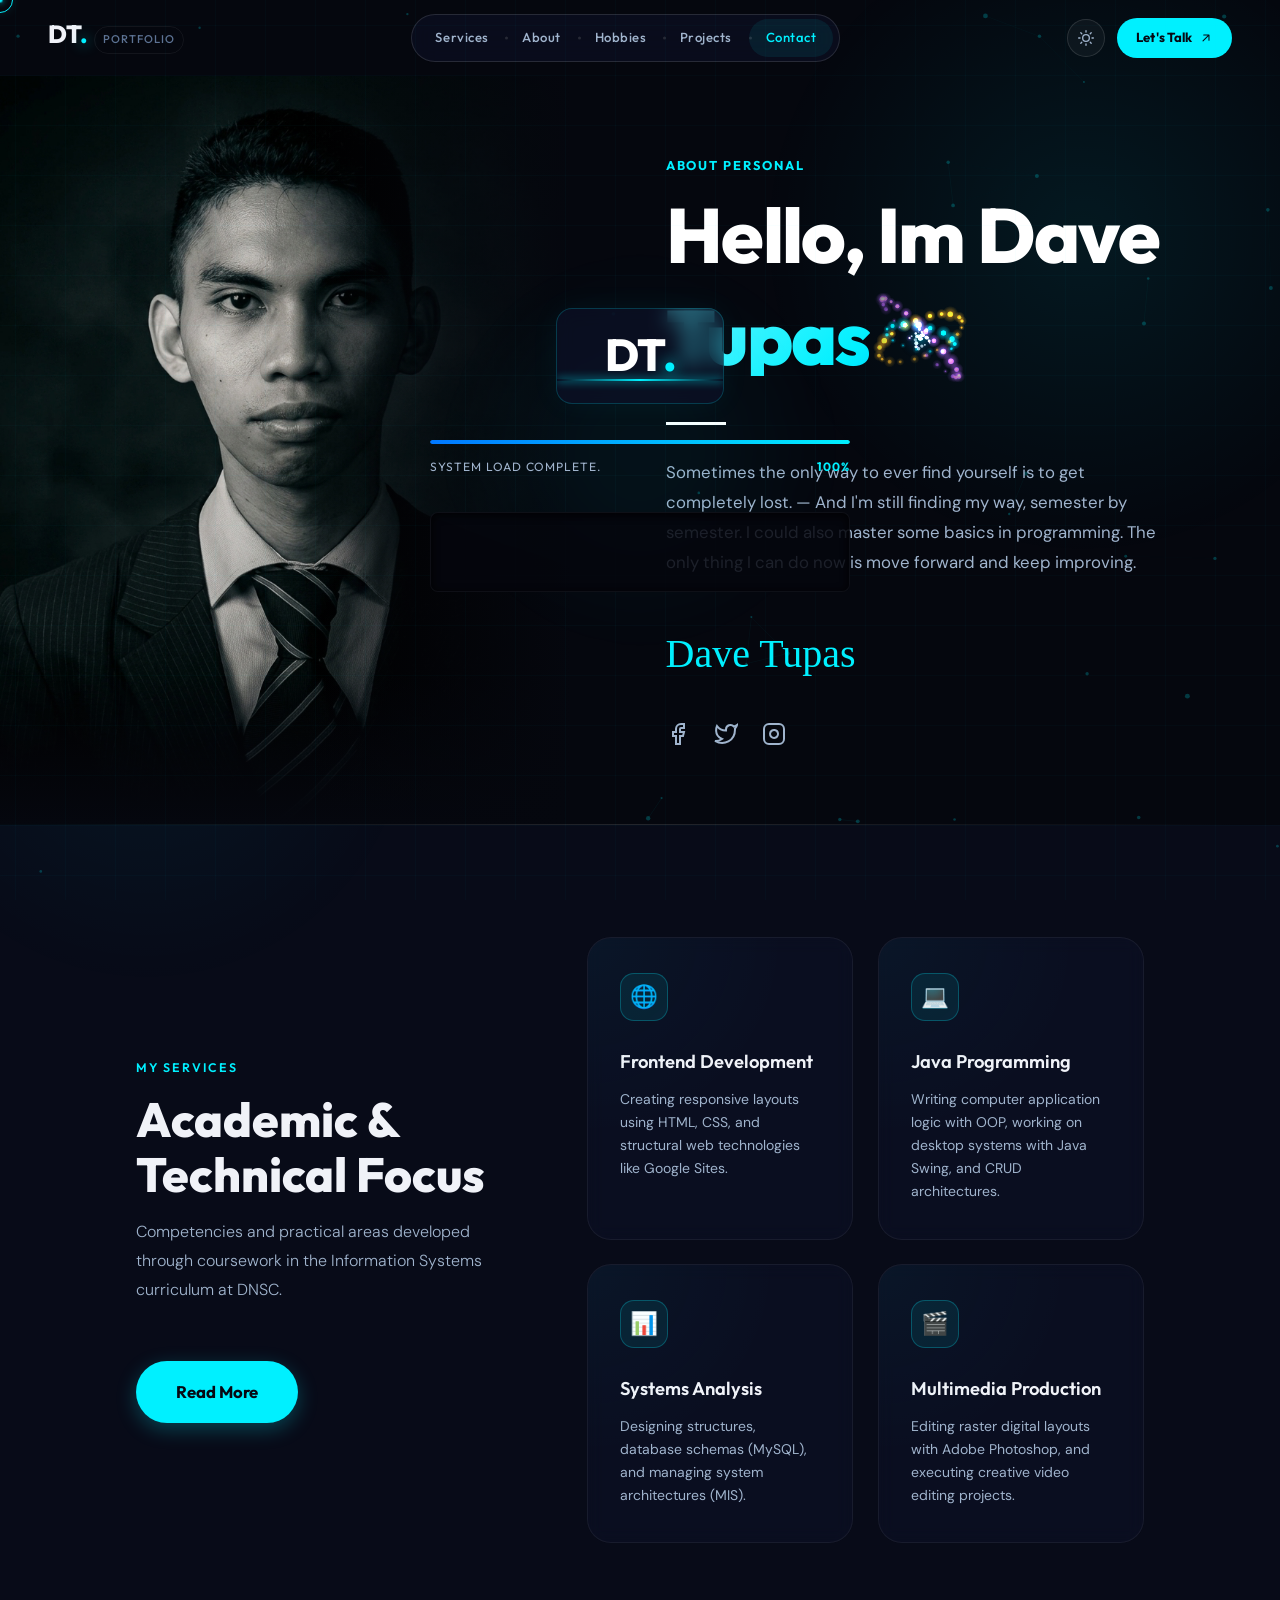
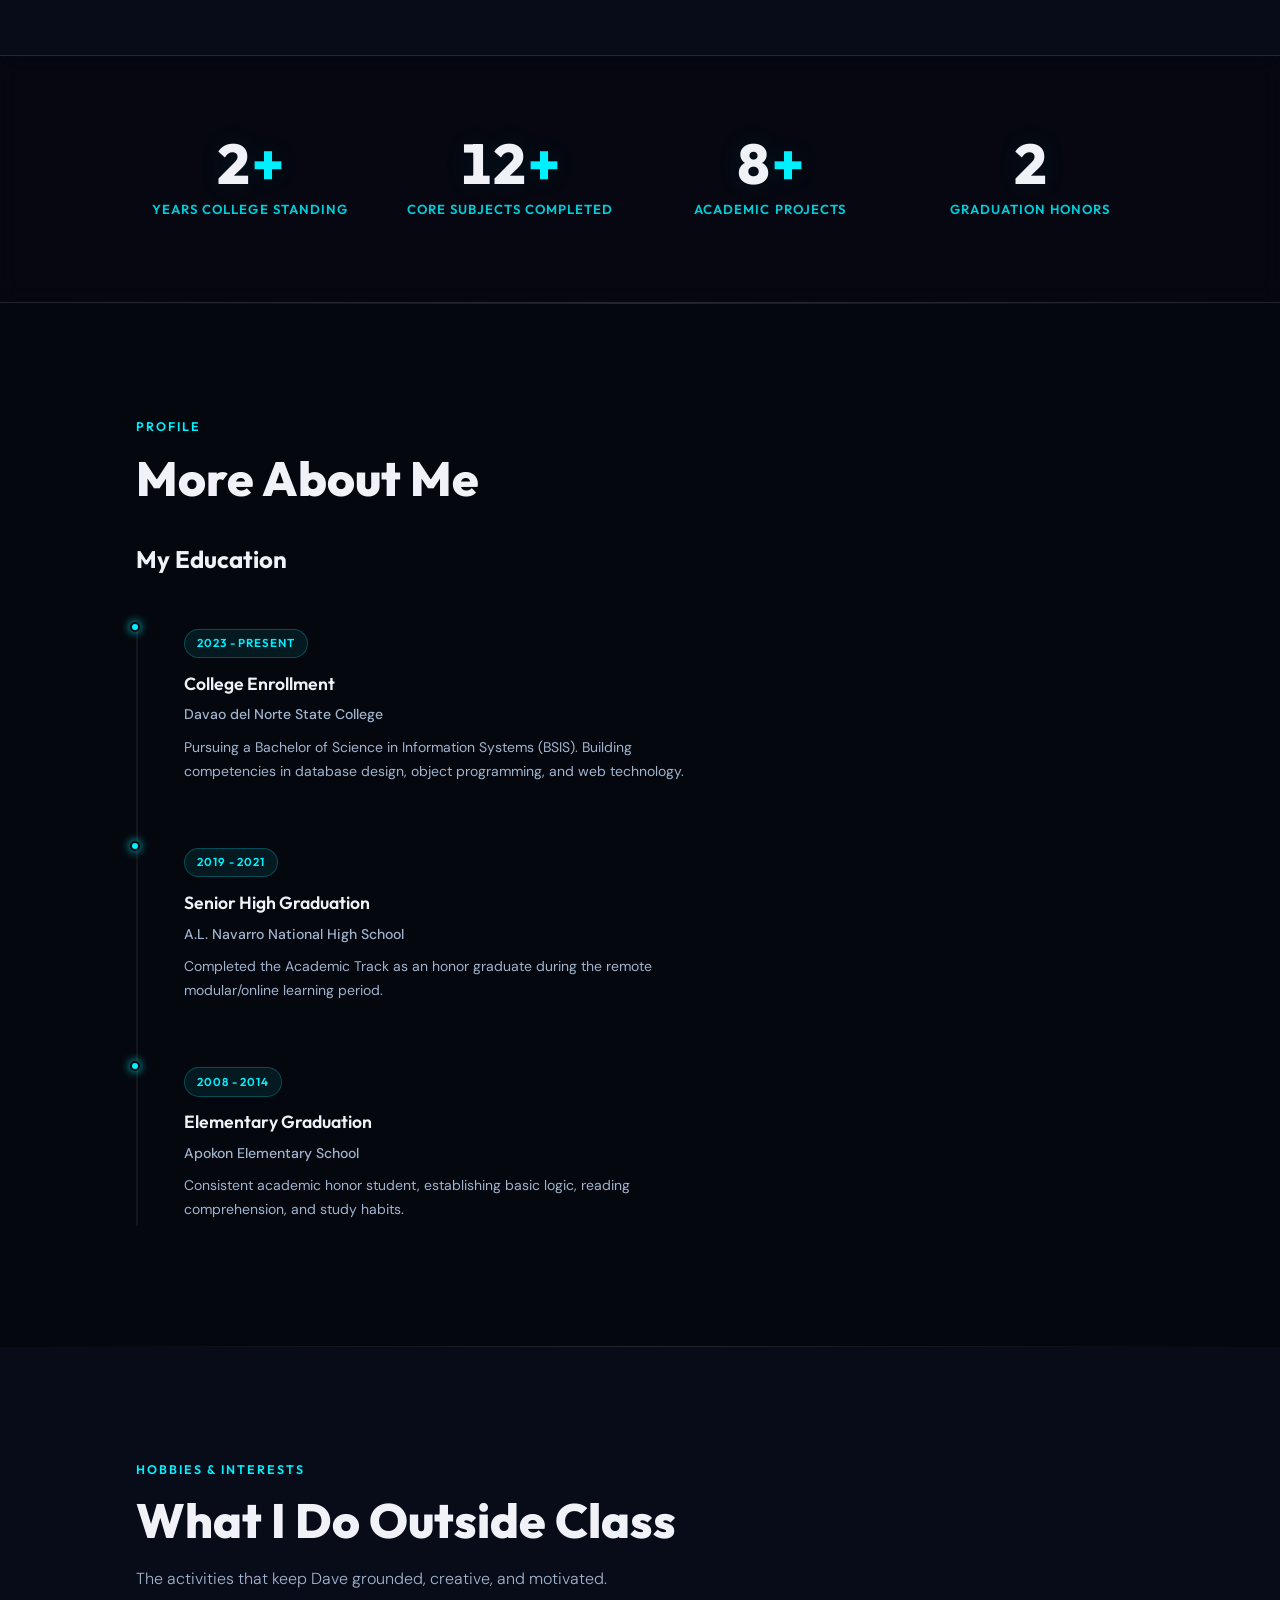
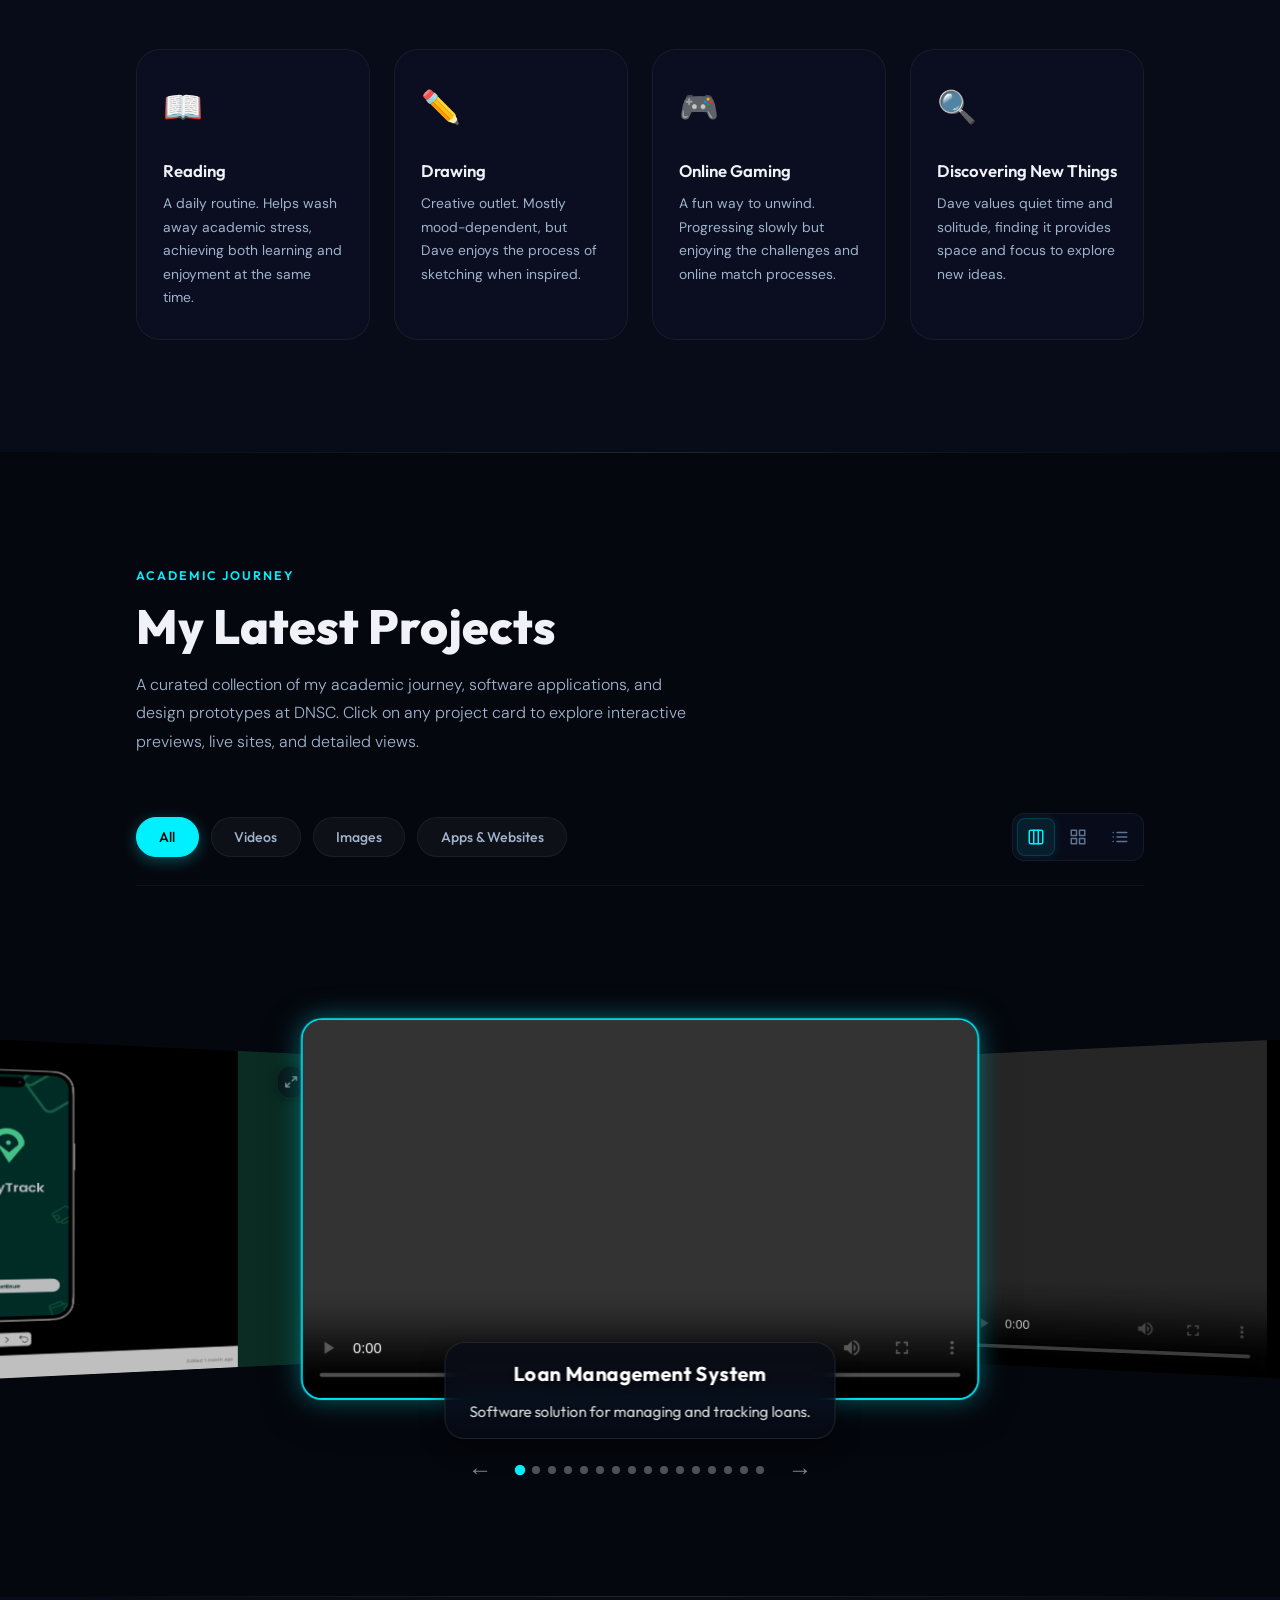
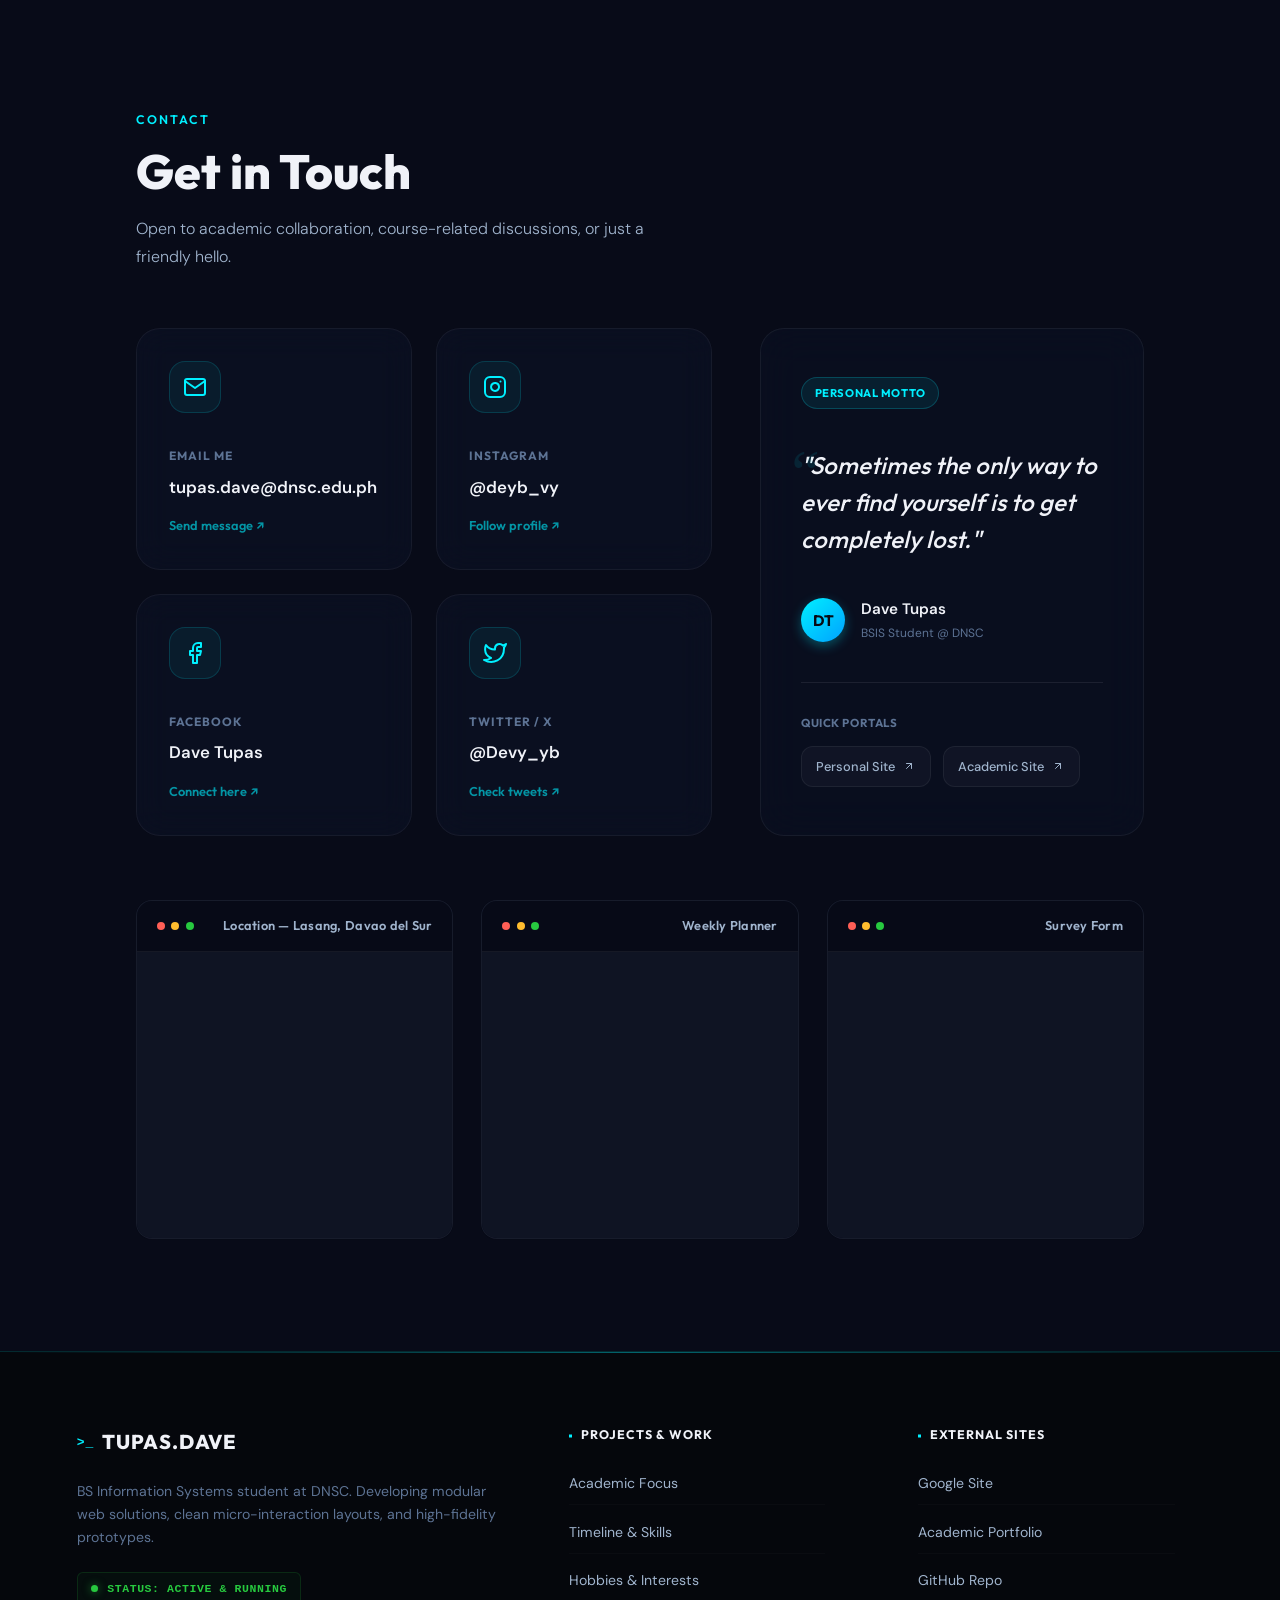
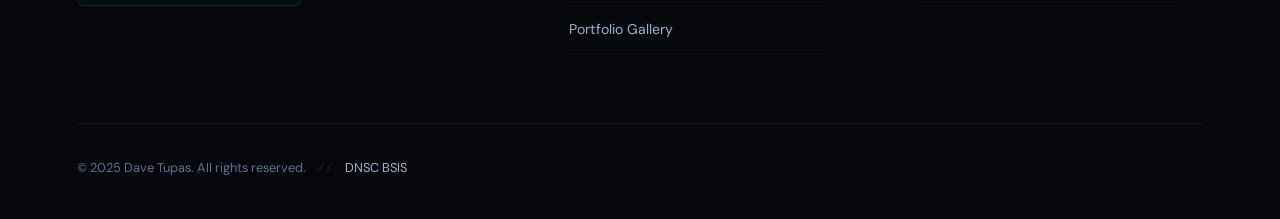
==== commit 782a4a7d: "Add comprehensive responsive overhaul and 3D orbital rings animation" ====
--- a/index.html
+++ b/index.html
@@ -127,7 +127,13 @@
 
     <div class="hero-info">
       <p class="hero-label">ABOUT PERSONAL</p>
-      <h1 class="hero-name">Hello, Im Dave<br><span class="text-cyan">Tupas</span></h1>
+      <div class="hero-name-row">
+        <h1 class="hero-name">Hello, Im Dave<br>
+          <span class="tupas-line">
+            <span class="text-cyan">Tupas</span><canvas id="tupas-particles" class="tupas-particle-canvas" aria-hidden="true"></canvas>
+          </span>
+        </h1>
+      </div>
       <div class="hero-divider"></div>
       <p class="hero-desc">Sometimes the only way to ever find yourself is to get completely lost. — And I'm still
         finding my way, semester by semester. I could also master some basics in programming. The only thing I can do
--- a/styles.css
+++ b/styles.css
@@ -547,6 +547,33 @@
   letter-spacing: -0.02em;
 }
 
+/* --- Tupas Particle Row --- */
+.hero-name-row {
+  display: block;
+  margin-bottom: 0;
+}
+
+/* Inline flex so canvas hugs the right of Tupas text */
+.tupas-line {
+  display: inline-flex;
+  align-items: center;
+  gap: 0px;
+  line-height: 1;
+}
+
+.tupas-particle-canvas {
+  display: inline-block;
+  width: 180px;
+  height: 120px;
+  flex-shrink: 0;
+  vertical-align: middle;
+  pointer-events: auto;
+  /* Fade left edge so it blends from the text into dark bg */
+  -webkit-mask-image: radial-gradient(ellipse 75% 75% at 35% 50%, black 25%, transparent 100%);
+  mask-image: radial-gradient(ellipse 75% 75% at 35% 50%, black 25%, transparent 100%);
+}
+
+
 .hero-redesign .hero-divider {
   width: 60px;
   height: 3px;
@@ -3714,3 +3741,284 @@
 
 
 
+/* ====================================================
+   COMPREHENSIVE RESPONSIVE OVERHAUL
+   ==================================================== */
+
+/* ---- Tablet & small desktop (≤1024px) ---- */
+@media (max-width: 1024px) {
+  /* Hero */
+  #hero.hero-redesign {
+    grid-template-columns: 1fr;
+    padding-left: clamp(1.5rem, 6vw, 4rem);
+    padding-right: clamp(1.5rem, 6vw, 4rem);
+    min-height: auto;
+    padding-top: calc(var(--nav-h) + 2rem);
+    padding-bottom: 3rem;
+  }
+  .hero-redesign .hero-visual {
+    display: none; /* hide portrait on tablet, keep info clean */
+  }
+  .hero-redesign .hero-info {
+    padding-left: 0;
+    align-items: flex-start;
+    text-align: left;
+  }
+  /* Hide particle canvas on tablet — not enough space */
+  .tupas-particle-canvas {
+    display: none;
+  }
+
+  /* Carousel track */
+  .coverflow-track {
+    height: 380px;
+  }
+  .coverflow-track .proj-card {
+    width: 480px;
+    margin-left: -240px;
+    margin-top: -135px;
+  }
+
+  /* Journey / hobbies sections */
+  .hobbies-grid {
+    grid-template-columns: repeat(2, 1fr);
+  }
+  .journey-grid,
+  .timeline-wrapper {
+    padding-left: 1rem;
+    padding-right: 1rem;
+  }
+}
+
+/* ---- Mobile landscape / large phone (≤768px) ---- */
+@media (max-width: 768px) {
+  /* Global spacing */
+  .wrap {
+    padding-left: 1.25rem;
+    padding-right: 1.25rem;
+  }
+  section {
+    padding-top: 4rem;
+    padding-bottom: 4rem;
+  }
+
+  /* Hero */
+  #hero.hero-redesign {
+    padding-top: calc(var(--nav-h) + 1.5rem);
+    padding-left: 1.25rem;
+    padding-right: 1.25rem;
+  }
+  .hero-redesign .hero-name {
+    font-size: clamp(2.8rem, 10vw, 4.2rem);
+  }
+  .hero-redesign .hero-desc {
+    font-size: 0.95rem;
+    max-width: 100%;
+  }
+  .hero-name-row {
+    display: block;
+  }
+  .tupas-particle-canvas {
+    display: none;
+  }
+
+  /* Carousel */
+  .coverflow-track {
+    height: 280px;
+  }
+  .coverflow-track .proj-card {
+    width: 320px;
+    margin-left: -160px;
+    margin-top: -90px;
+  }
+  .coverflow-nav {
+    gap: 0.75rem;
+  }
+  .coverflow-btn {
+    width: 40px;
+    height: 40px;
+    font-size: 1rem;
+  }
+
+  /* Section titles */
+  .section-title {
+    font-size: clamp(1.8rem, 7vw, 2.5rem);
+  }
+  .section-label {
+    font-size: 0.7rem;
+  }
+
+  /* Services */
+  .services-grid {
+    grid-template-columns: 1fr;
+    gap: 1.25rem;
+  }
+
+  /* About-me */
+  .about-me-container {
+    grid-template-columns: 1fr;
+    gap: 2rem;
+  }
+  .am-image-wrapper {
+    max-width: 280px;
+    margin: 0 auto;
+  }
+
+  /* Hobbies */
+  .hobbies-grid {
+    grid-template-columns: repeat(2, 1fr);
+    gap: 1rem;
+  }
+
+  /* Journey / Timeline */
+  .timeline-event {
+    flex-direction: column;
+    gap: 0.5rem;
+  }
+  .timeline-line {
+    display: none;
+  }
+
+  /* Projects toolbar */
+  .projects-toolbar {
+    flex-direction: column;
+    align-items: stretch;
+    gap: 0.75rem;
+  }
+  .filter-group {
+    flex-wrap: wrap;
+    gap: 0.5rem;
+  }
+  .filter-btn {
+    font-size: 0.78rem;
+    padding: 0.4rem 0.9rem;
+  }
+
+  /* Contact */
+  .contact-grid {
+    grid-template-columns: 1fr;
+    gap: 2rem;
+  }
+  .contact-links-grid {
+    grid-template-columns: 1fr;
+  }
+  .cfc-row {
+    flex-direction: column;
+    gap: 1rem;
+  }
+
+  /* Footer */
+  .ag-footer-grid {
+    grid-template-columns: 1fr;
+    gap: 2rem;
+  }
+  .ag-footer {
+    padding: 3rem 1.25rem 2rem;
+  }
+
+  /* Lightbox */
+  .lightbox-close {
+    top: 1rem;
+    right: 1rem;
+    width: 40px;
+    height: 40px;
+  }
+  .lightbox-prev { left: 0.5rem; }
+  .lightbox-next { right: 0.5rem; }
+}
+
+/* ---- Mobile portrait (≤480px) ---- */
+@media (max-width: 480px) {
+  /* Hero */
+  .hero-redesign .hero-name {
+    font-size: clamp(2.4rem, 12vw, 3.2rem);
+    letter-spacing: -0.02em;
+  }
+  .hero-redesign .hero-label {
+    font-size: 0.65rem;
+    letter-spacing: 0.12em;
+  }
+  .hero-redesign .hero-signature {
+    font-size: 1.9rem;
+  }
+  .hero-socials {
+    gap: 1rem;
+  }
+  .social-icon {
+    width: 20px;
+    height: 20px;
+  }
+
+  /* Carousel */
+  .coverflow-track {
+    height: 220px;
+  }
+  .coverflow-track .proj-card {
+    width: 260px;
+    margin-left: -130px;
+    margin-top: -73px;
+  }
+  .coverflow-label {
+    font-size: 0.85rem;
+  }
+
+  /* Hobbies */
+  .hobbies-grid {
+    grid-template-columns: 1fr;
+  }
+  .hobby-card {
+    padding: 1.25rem;
+  }
+
+  /* Stats */
+  .stats-grid {
+    grid-template-columns: repeat(2, 1fr);
+    gap: 1.5rem;
+  }
+  .stat-number {
+    font-size: 2rem;
+  }
+
+  /* Badges on small screens */
+  .proj-link-badge,
+  .app-preview-badge {
+    top: 8px;
+    right: 8px;
+    padding: 0.35rem;
+  }
+  .proj-card:hover .proj-link-badge,
+  .proj-card:hover .app-preview-badge {
+    max-width: 150px;
+    padding: 0.35rem 0.7rem;
+    gap: 5px;
+  }
+
+  /* Scroll top button */
+  .scroll-top-btn {
+    width: 40px;
+    height: 40px;
+    bottom: 1rem;
+    right: 1rem;
+  }
+}
+
+/* ---- Small phones (≤360px) ---- */
+@media (max-width: 360px) {
+  .hero-redesign .hero-name {
+    font-size: 2.2rem;
+  }
+  .coverflow-track {
+    height: 190px;
+  }
+  .coverflow-track .proj-card {
+    width: 220px;
+    margin-left: -110px;
+    margin-top: -62px;
+  }
+  .nav-logo-tag {
+    display: none;
+  }
+  .stats-grid {
+    grid-template-columns: 1fr;
+  }
+}
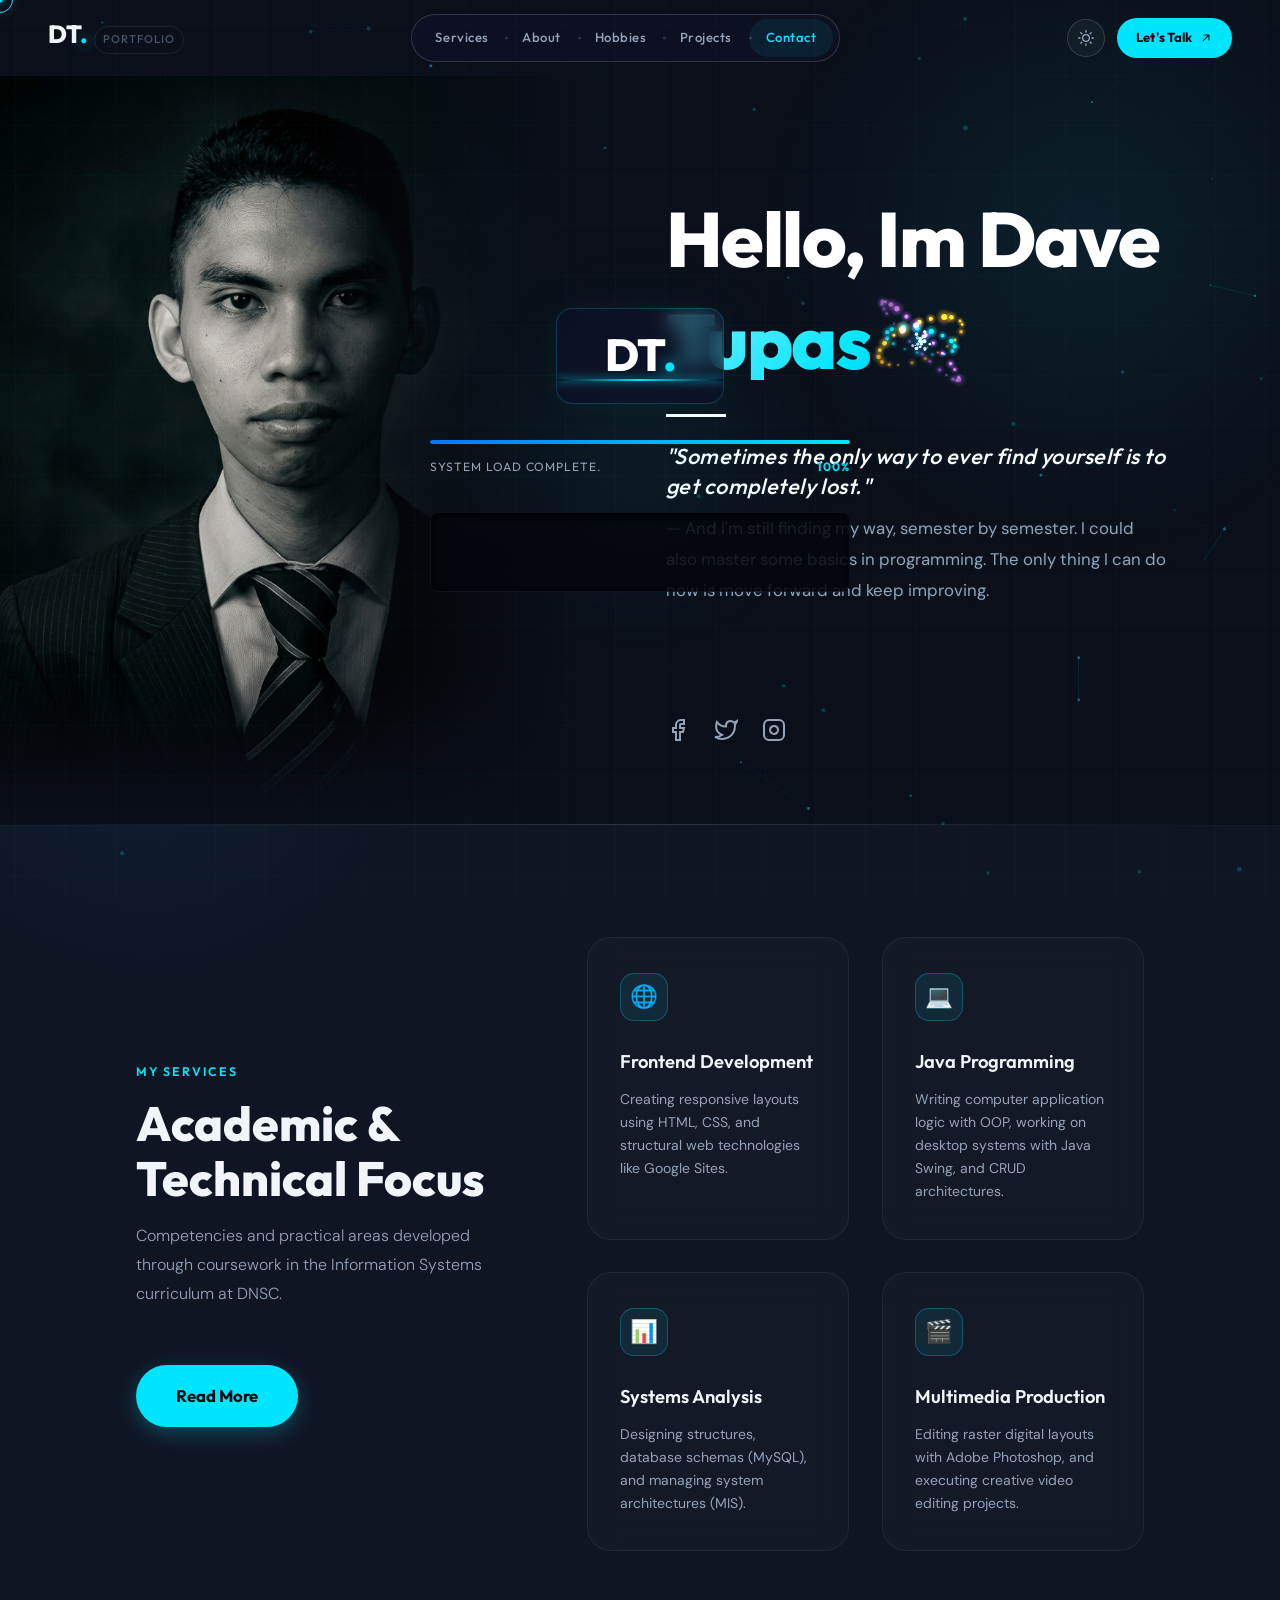
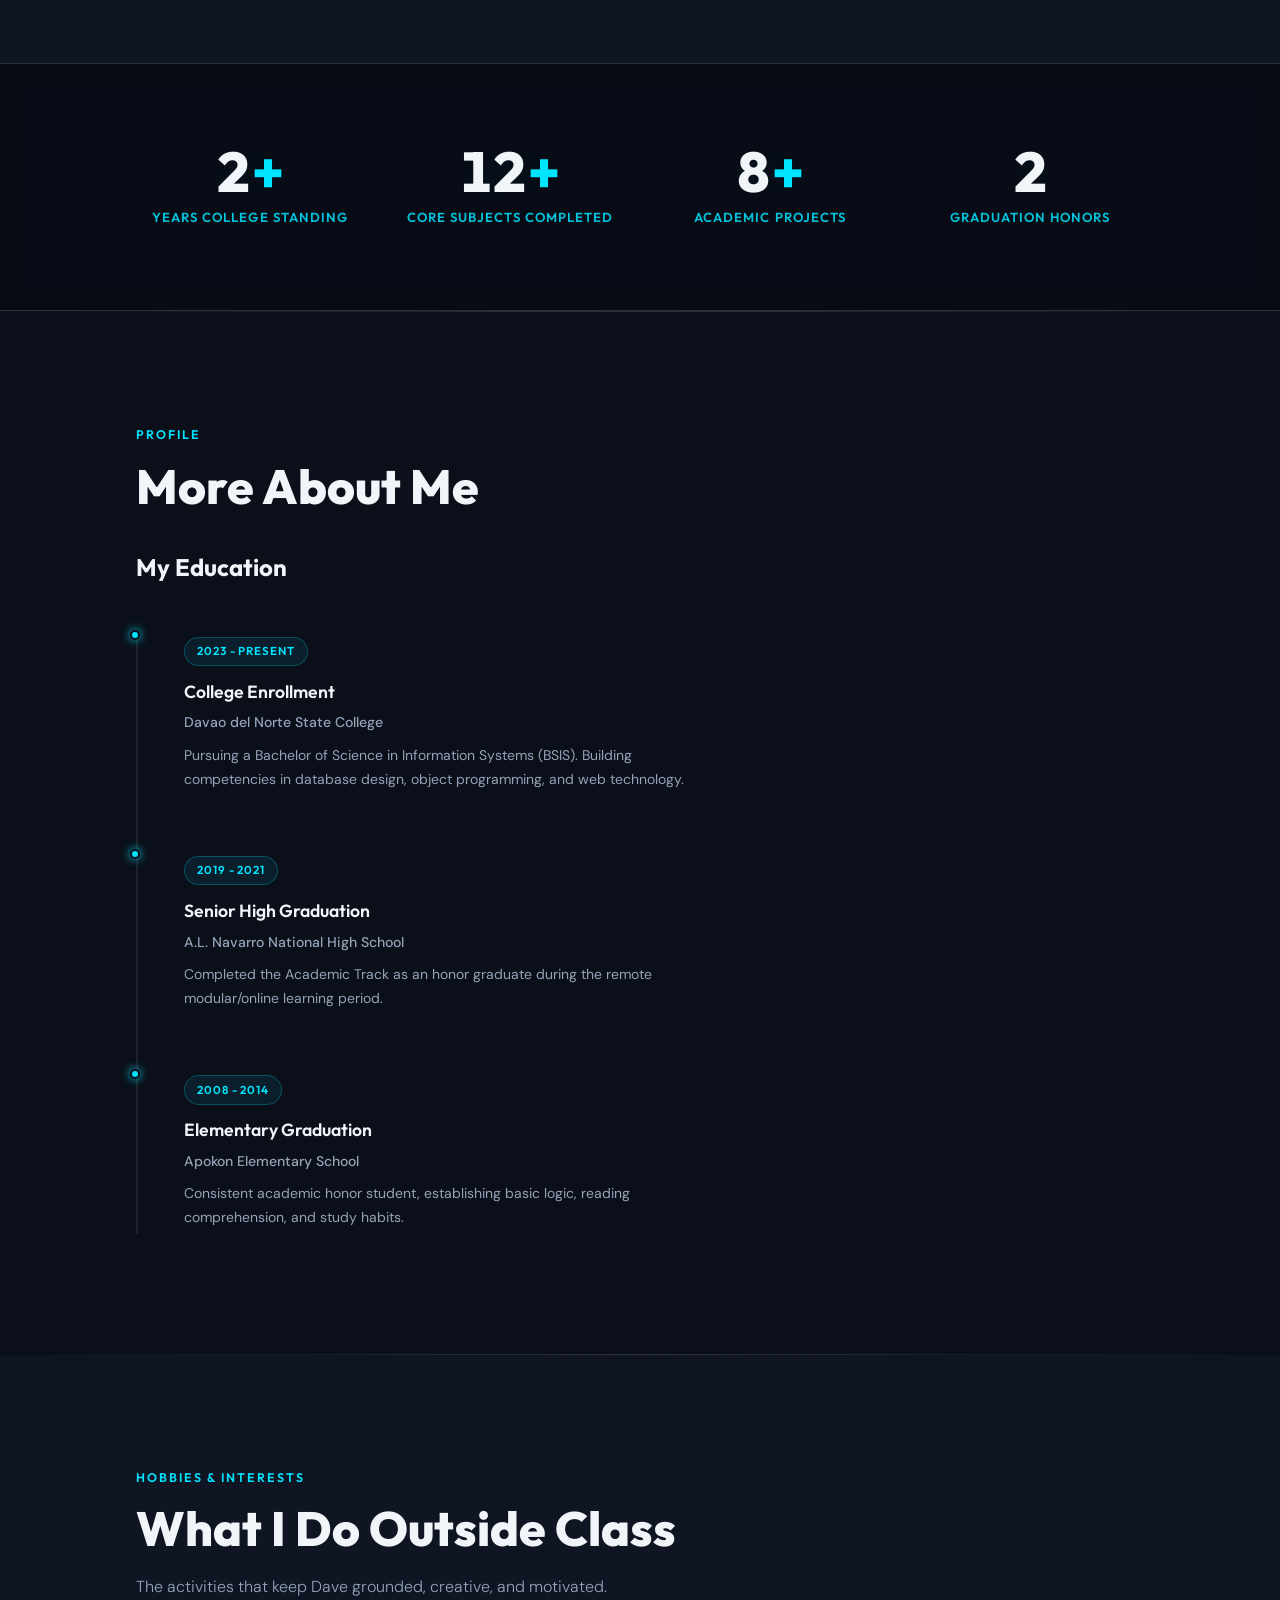
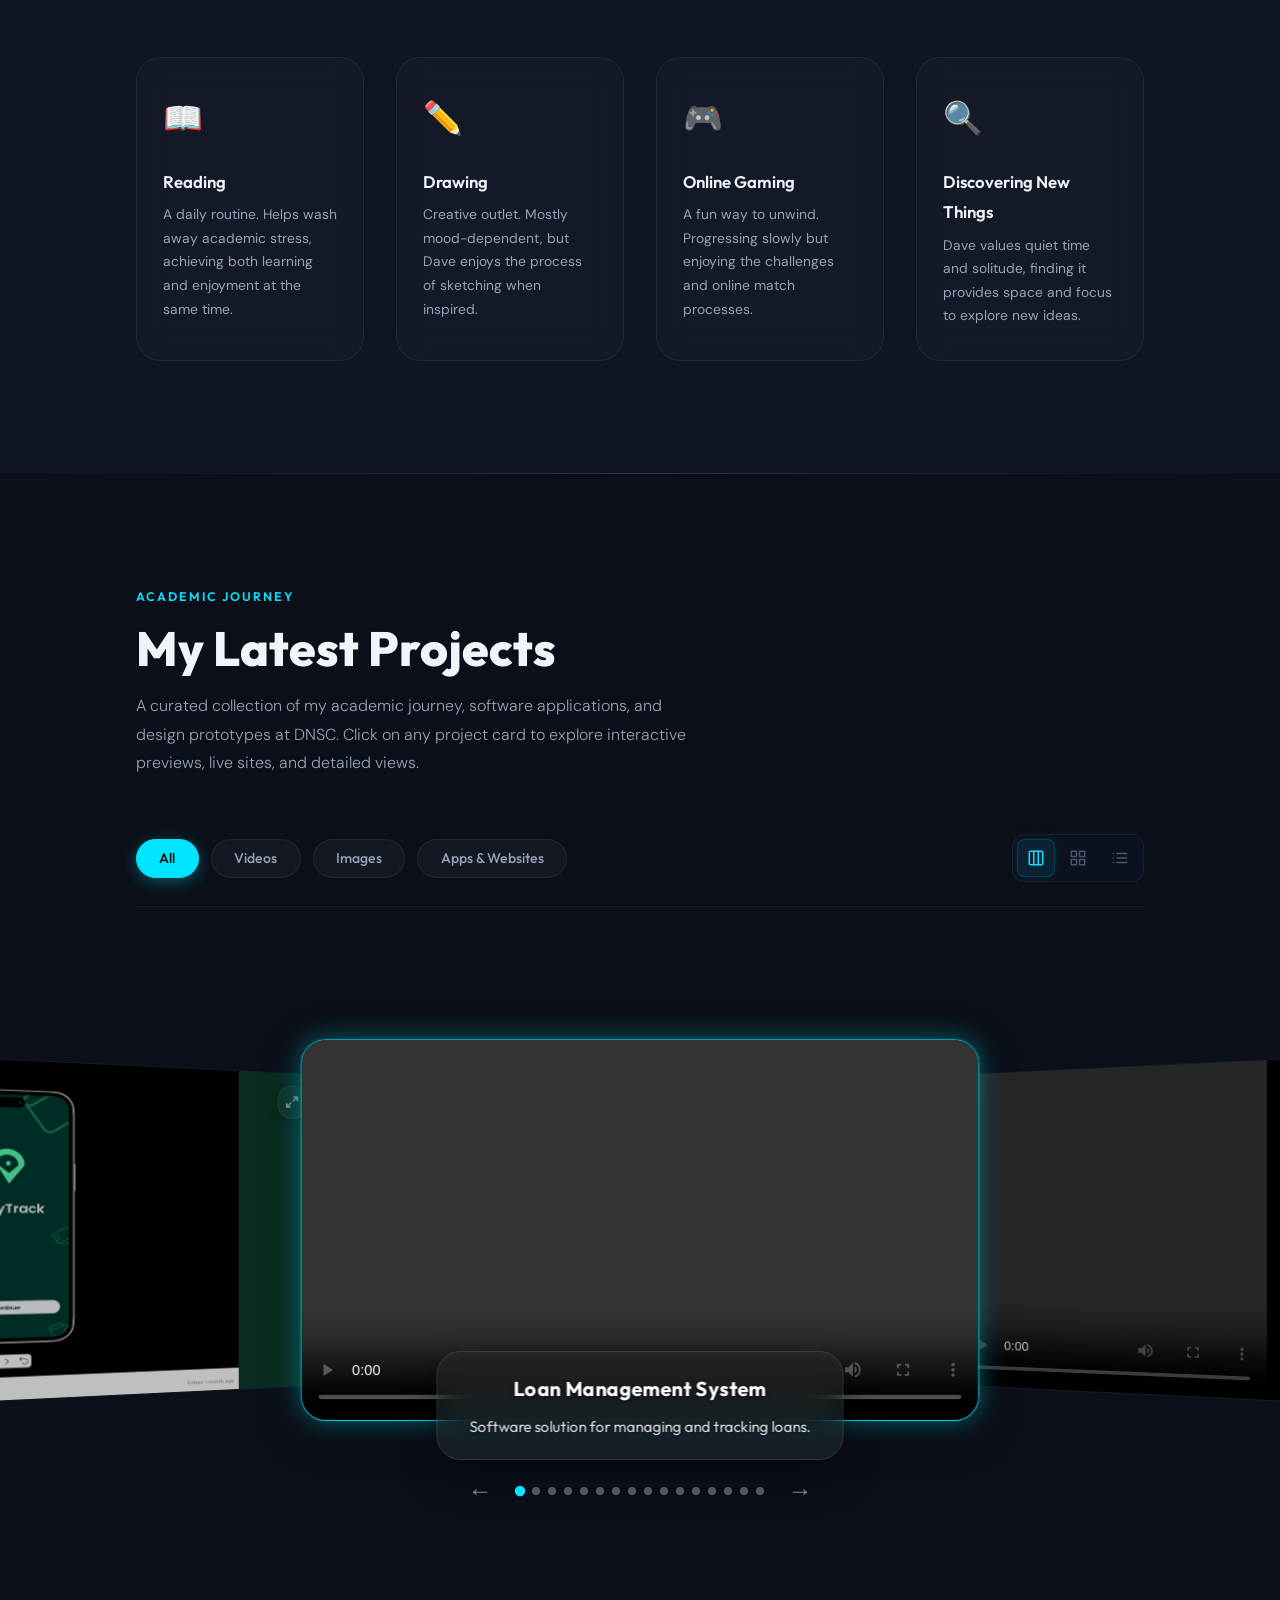
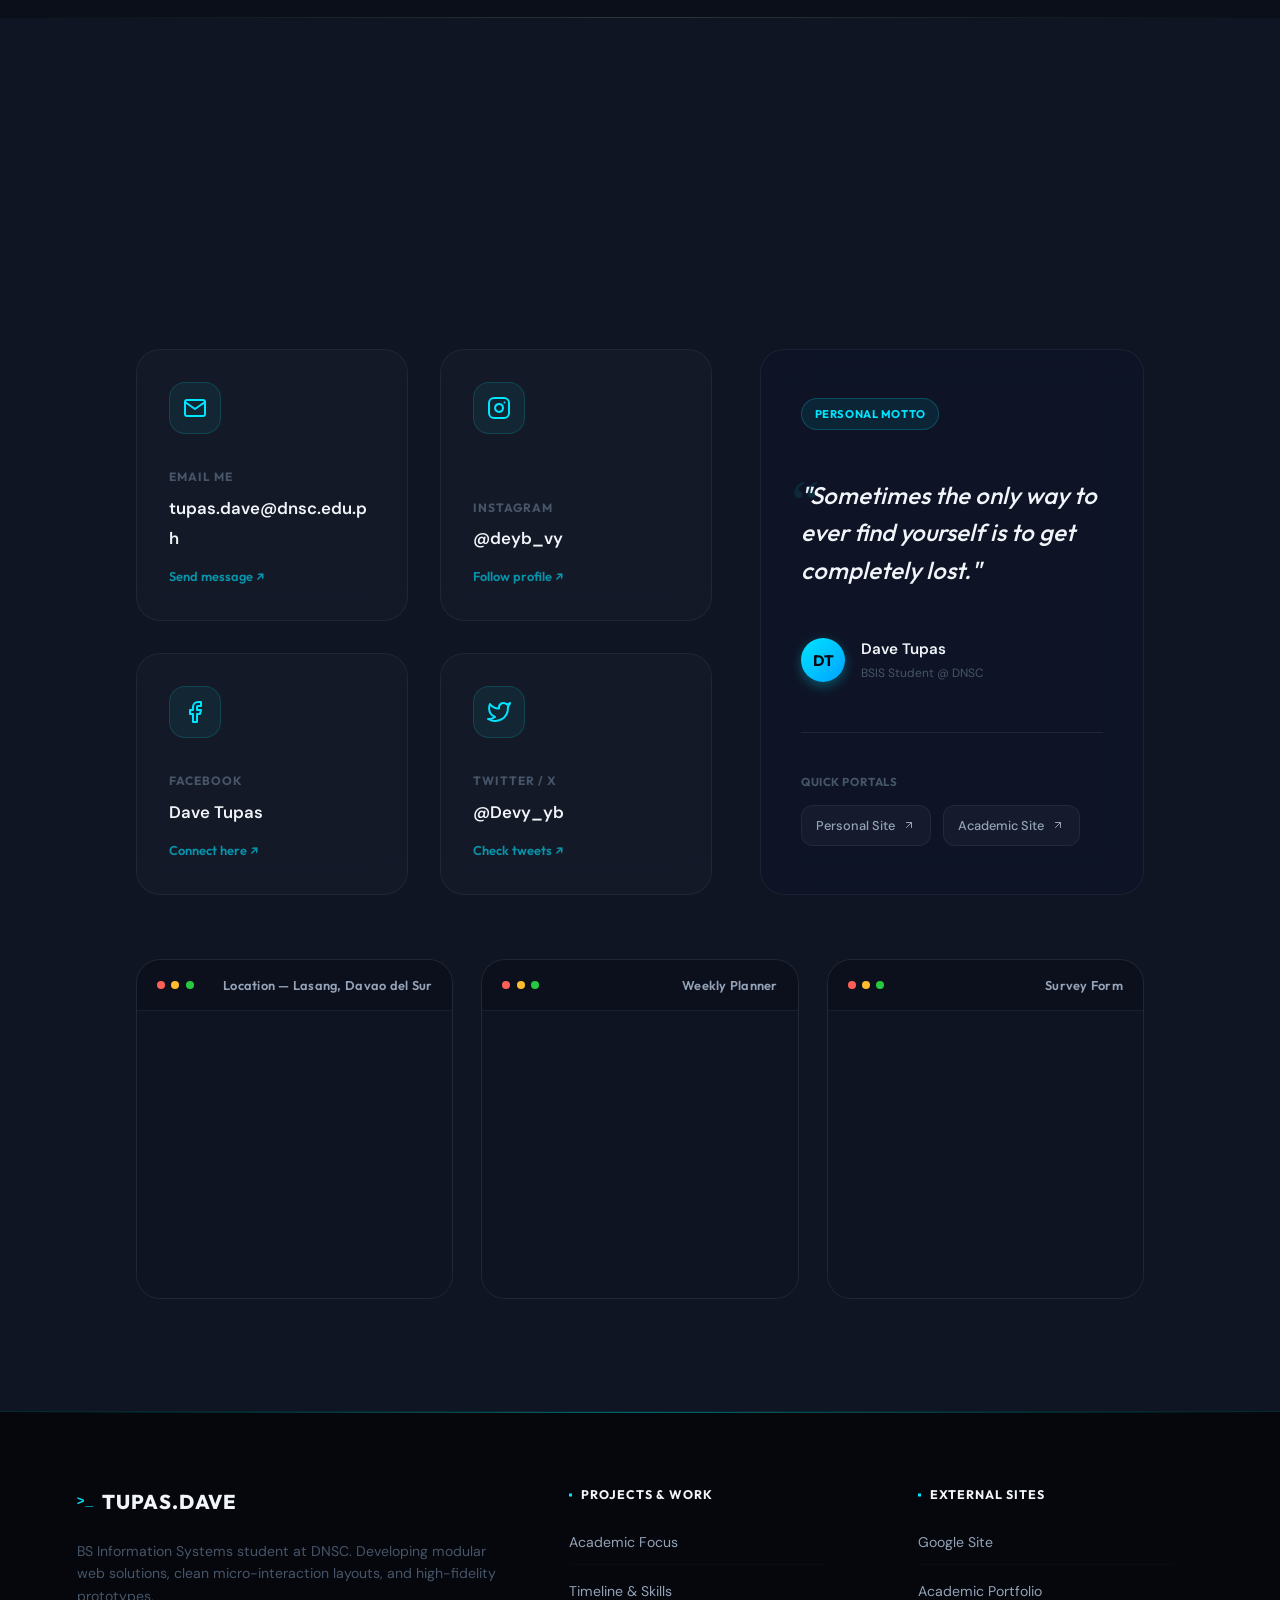
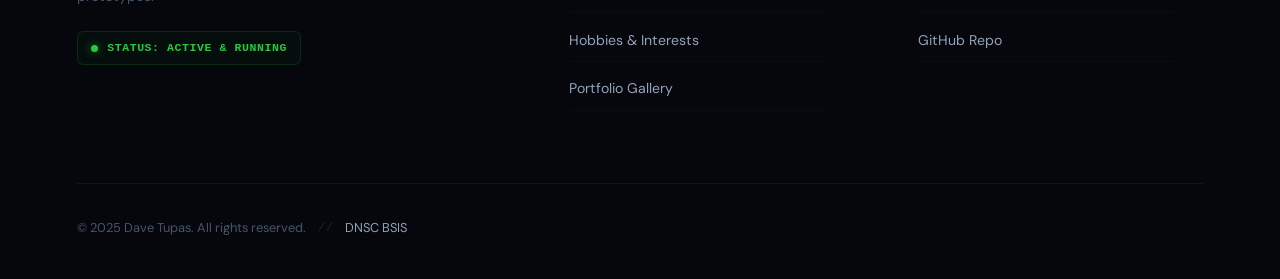
==== commit d5e8546d: "Enhance hero section with cyber-network motion graphics, refined typography glowing effects, and a s" ====
--- a/index.html
+++ b/index.html
@@ -118,29 +118,33 @@
 
   <!-- HERO SECTION -->
   <header id="hero" class="hero-redesign">
+    <!-- Background Motion Graphics Canvas -->
+    <canvas id="hero-bg-canvas" class="hero-bg-canvas" aria-hidden="true"></canvas>
+
     <div class="hero-visual">
-      <div class="hero-image-wrapper">
+      <div class="hero-image-wrapper stagger-in stagger-1">
         <img src="assets/profile_monochrome.png" alt="Dave Tupas" class="hero-profile-img">
         <div class="image-fade-mask"></div>
       </div>
     </div>
 
     <div class="hero-info">
-      <p class="hero-label">ABOUT PERSONAL</p>
-      <div class="hero-name-row">
+      <p class="hero-label stagger-in stagger-2">ABOUT PERSONAL</p>
+      <div class="hero-name-row stagger-in stagger-3">
         <h1 class="hero-name">Hello, Im Dave<br>
           <span class="tupas-line">
             <span class="text-cyan">Tupas</span><canvas id="tupas-particles" class="tupas-particle-canvas" aria-hidden="true"></canvas>
           </span>
         </h1>
       </div>
-      <div class="hero-divider"></div>
-      <p class="hero-desc">Sometimes the only way to ever find yourself is to get completely lost. — And I'm still
-        finding my way, semester by semester. I could also master some basics in programming. The only thing I can do
-        now is move forward and keep improving.</p>
-      <p class="hero-signature">Dave Tupas</p>
-
-      <div class="hero-socials">
+      <div class="hero-divider stagger-in stagger-4"></div>
+      <p class="hero-desc stagger-in stagger-5">
+        <span class="hero-quote">"Sometimes the only way to ever find yourself is to get completely lost."</span>
+        <span class="hero-desc-body">— And I'm still finding my way, semester by semester. I could also master some basics in programming. The only thing I can do now is move forward and keep improving.</span>
+      </p>
+      <p class="hero-signature stagger-in stagger-6">Dave Tupas</p>
+
+      <div class="hero-socials stagger-in stagger-6">
         <a href="#" class="social-icon" aria-label="Facebook"><svg viewBox="0 0 24 24" fill="none" stroke="currentColor"
             stroke-width="2">
             <path d="M18 2h-3a5 5 0 0 0-5 5v3H7v4h3v8h4v-8h3l1-4h-4V7a1 1 0 0 1 1-1h3z"></path>
--- a/styles.css
+++ b/styles.css
@@ -9,22 +9,28 @@
 }
 
 :root {
-  /* Color Palette - Premium Dark Cyber Theme */
-  --bg: #05070e;
-  --bg-alt: #080b18;
-  --surface: rgba(14, 18, 43, 0.45);
-  --card: rgba(18, 23, 54, 0.35);
-  --card-alt: rgba(23, 29, 69, 0.45);
-  --cyan: #00f0ff;
-  --cyan-light: #66f5ff;
-  --cyan-dim: rgba(0, 240, 255, 0.08);
-  --cyan-border: rgba(0, 240, 255, 0.25);
-  --text: #f0f2f8;
-  --text-muted: #a0b4cd;
-  --text-faint: #5d7394;
-  --border: rgba(255, 255, 255, 0.06);
-  --border-light: rgba(255, 255, 255, 0.12);
-  --border-h: rgba(0, 240, 255, 0.4);
+  /* Color Palette - Refined Premium Slate Theme */
+  --bg: #0b0f19;
+  --bg-alt: #101524;
+  --surface: rgba(16, 21, 36, 0.45);
+  --card: rgba(20, 27, 45, 0.35);
+  --card-alt: rgba(25, 34, 55, 0.45);
+  --cyan: #00e5ff;
+  --cyan-light: #80f2ff;
+  --cyan-dim: rgba(0, 229, 255, 0.08);
+  --cyan-border: rgba(0, 229, 255, 0.25);
+  --text: #f1f5f9;
+  --text-muted: #94a3b8;
+  --text-faint: #475569;
+  --border: rgba(255, 255, 255, 0.08);
+  --border-light: rgba(255, 255, 255, 0.15);
+  --border-h: rgba(0, 229, 255, 0.4);
+  
+  /* Text Glows */
+  --glow-cyan-low: rgba(0, 229, 255, 0.2);
+  --glow-cyan-high: rgba(0, 229, 255, 0.6);
+  --glow-cyan-strong-low: rgba(0, 229, 255, 0.3);
+  --glow-cyan-strong-high: rgba(0, 229, 255, 0.8);
   
   /* Sizing & Radius */
   --nav-h: 76px;
@@ -36,13 +42,19 @@
   --ease-out: cubic-bezier(0.16, 1, 0.3, 1);
 }
 
-/* Color Palette - Cyber Amber Theme Override */
+/* Color Palette - Rich Amber Theme Override */
 body.theme-amber {
-  --cyan: #ffa500;
-  --cyan-light: #ffbe4d;
-  --cyan-dim: rgba(255, 165, 0, 0.08);
-  --cyan-border: rgba(255, 165, 0, 0.24);
-  --border-h: rgba(255, 165, 0, 0.45);
+  --cyan: #f59e0b;
+  --cyan-light: #fbbf24;
+  --cyan-dim: rgba(245, 158, 11, 0.08);
+  --cyan-border: rgba(245, 158, 11, 0.24);
+  --border-h: rgba(245, 158, 11, 0.45);
+  
+  /* Text Glows Override */
+  --glow-cyan-low: rgba(245, 158, 11, 0.2);
+  --glow-cyan-high: rgba(245, 158, 11, 0.6);
+  --glow-cyan-strong-low: rgba(245, 158, 11, 0.3);
+  --glow-cyan-strong-high: rgba(245, 158, 11, 0.8);
 }
 
 /* Smooth Variable Transitions */
@@ -473,6 +485,41 @@
   max-width: 100%;
   padding-left: 0; /* Image bleeds left */
   padding-right: clamp(1.25rem, 6vw, 6rem);
+  position: relative;
+}
+
+/* --- MOTION GRAPHICS: Background Canvas --- */
+.hero-bg-canvas {
+  position: absolute;
+  top: 0;
+  left: 0;
+  width: 100%;
+  height: 100%;
+  z-index: 0; /* Behind visual and info */
+  pointer-events: none;
+}
+
+/* --- MOTION GRAPHICS: Entrance Stagger --- */
+.stagger-in {
+  opacity: 0;
+  transform: translateY(30px);
+  animation: slideUpFadeIn 0.8s cubic-bezier(0.2, 0.8, 0.2, 1) forwards;
+  will-change: transform, opacity;
+}
+@keyframes slideUpFadeIn {
+  to { opacity: 1; transform: translateY(0); }
+}
+.stagger-1 { animation-delay: 0.1s; }
+.stagger-2 { animation-delay: 0.2s; }
+.stagger-3 { animation-delay: 0.3s; }
+.stagger-4 { animation-delay: 0.4s; }
+.stagger-5 { animation-delay: 0.5s; }
+.stagger-6 { animation-delay: 0.6s; }
+
+/* Base z-index for layout layers */
+.hero-visual, .hero-info {
+  position: relative;
+  z-index: 10;
 }
 
 .hero-redesign .hero-visual {
@@ -483,7 +530,6 @@
   display: flex;
   justify-content: flex-start;
   align-items: center;
-  animation: none;
 }
 
 .hero-redesign .hero-image-wrapper {
@@ -491,6 +537,27 @@
   width: 100%;
   height: 100%;
   min-height: 80vh;
+}
+
+.hero-redesign .hero-image-wrapper::before {
+  content: '';
+  position: absolute;
+  top: 10%;
+  left: 10%;
+  right: 10%;
+  bottom: 10%;
+  background: var(--cyan);
+  border-radius: 50%;
+  filter: blur(80px);
+  opacity: 0.15;
+  z-index: -1;
+  animation: slowPulse 6s infinite alternate ease-in-out;
+  pointer-events: none;
+}
+
+@keyframes slowPulse {
+  from { transform: scale(0.9); opacity: 0.1; }
+  to { transform: scale(1.1); opacity: 0.25; }
 }
 
 .hero-redesign .hero-profile-img {
@@ -535,6 +602,7 @@
   color: var(--cyan);
   text-transform: uppercase;
   margin-bottom: 1rem;
+  animation: pulseGlowCyan 4s infinite alternate ease-in-out;
 }
 
 .hero-redesign .hero-name {
@@ -543,8 +611,14 @@
   font-weight: 800;
   line-height: 1.1;
   color: #fff;
-  margin-bottom: 1.5rem;
+  margin-bottom: 0.75rem;
   letter-spacing: -0.02em;
+  animation: pulseGlowWhite 5s infinite alternate ease-in-out;
+}
+
+.hero-redesign .hero-name .text-cyan {
+  animation: pulseGlowCyanStrong 3s infinite alternate ease-in-out;
+  display: inline-block;
 }
 
 /* --- Tupas Particle Row --- */
@@ -578,22 +652,56 @@
   width: 60px;
   height: 3px;
   background-color: #fff;
-  margin-bottom: 2rem;
+  margin-bottom: 1.5rem;
 }
 
 .hero-redesign .hero-desc {
+  max-width: 500px;
+  margin-bottom: 1.5rem;
+  text-shadow: 0 0 4px rgba(0, 240, 255, 0.1);
+}
+
+.hero-redesign .hero-quote {
+  font-family: 'Outfit', sans-serif;
+  font-size: 1.35rem;
+  font-style: italic;
+  font-weight: 500;
+  color: #fff;
+  letter-spacing: 0.02em;
+  display: block;
+  margin-bottom: 0.75rem;
+  line-height: 1.4;
+  animation: pulseGlowWhite 5s infinite alternate ease-in-out;
+}
+
+.hero-redesign .hero-desc-body {
   font-size: 1.05rem;
   line-height: 1.8;
   color: var(--text-muted);
-  max-width: 500px;
-  margin-bottom: 2.5rem;
 }
 
 .hero-redesign .hero-signature {
   font-family: 'Brush Script MT', 'Caveat', cursive;
   font-size: 2.5rem;
   color: var(--cyan);
-  margin-bottom: 2rem;
+  margin-bottom: 1rem;
+  animation: pulseGlowCyan 4s infinite alternate ease-in-out;
+}
+
+/* --- TEXT GLOW ANIMATIONS --- */
+@keyframes pulseGlowCyan {
+  0% { text-shadow: 0 0 3px var(--glow-cyan-low); }
+  100% { text-shadow: 0 0 10px var(--glow-cyan-high); }
+}
+
+@keyframes pulseGlowCyanStrong {
+  0% { text-shadow: 0 0 5px var(--glow-cyan-strong-low); }
+  100% { text-shadow: 0 0 18px var(--glow-cyan-strong-high); }
+}
+
+@keyframes pulseGlowWhite {
+  0% { text-shadow: 0 0 4px rgba(255, 255, 255, 0.1); }
+  100% { text-shadow: 0 0 12px rgba(255, 255, 255, 0.35); }
 }
 
 .hero-redesign .hero-socials {
@@ -605,13 +713,40 @@
   color: var(--text-muted);
   width: 24px;
   height: 24px;
-  transition: transform 0.3s var(--ease-out), filter 0.3s var(--ease-out), color 0.3s var(--ease-out);
+  display: inline-block;
+  transition: transform 0.3s cubic-bezier(0.2, 0.8, 0.2, 1);
+  animation: floatSocialGlow 4s ease-in-out infinite;
+  will-change: transform, filter, color;
+}
+
+/* Stagger the floating motion */
+.hero-redesign .social-icon:nth-child(1) { animation-delay: 0s; }
+.hero-redesign .social-icon:nth-child(2) { animation-delay: 0.6s; }
+.hero-redesign .social-icon:nth-child(3) { animation-delay: 1.2s; }
+
+@keyframes floatSocialGlow {
+  0% { 
+    transform: translateY(0); 
+    color: rgba(255, 255, 255, 0.5);
+    filter: drop-shadow(0 0 2px rgba(0, 240, 255, 0.1)); 
+  }
+  50% { 
+    transform: translateY(-6px); 
+    color: rgba(0, 240, 255, 0.9);
+    filter: drop-shadow(0 0 12px rgba(0, 240, 255, 0.8)); 
+  }
+  100% { 
+    transform: translateY(0); 
+    color: rgba(255, 255, 255, 0.5);
+    filter: drop-shadow(0 0 2px rgba(0, 240, 255, 0.1)); 
+  }
 }
 
 .hero-redesign .social-icon:hover {
-  transform: translateY(-4px) scale(1.1);
+  animation: none; /* Stop floating on hover */
+  transform: translateY(-8px) scale(1.25);
   color: var(--cyan);
-  filter: drop-shadow(0 0 12px var(--cyan));
+  filter: drop-shadow(0 0 18px rgba(0, 240, 255, 1));
 }
 
 .hero-info {
@@ -854,42 +989,40 @@
 .services-grid {
   display: grid;
   grid-template-columns: repeat(2, 1fr);
-  gap: 1.5rem;
+  gap: 2rem;
 }
 
 .service-card {
-  background: var(--surface);
-  border: 1px solid var(--border);
-  border-radius: var(--radius-lg);
+  background: rgba(255, 255, 255, 0.02);
+  border: 1px solid rgba(255, 255, 255, 0.06);
+  border-radius: 24px;
   padding: 2.2rem 2rem;
-  transition: border-color 0.4s var(--ease-out), transform 0.4s var(--ease-out), box-shadow 0.4s var(--ease-out), background 0.4s var(--ease-out);
+  transition: all 0.4s cubic-bezier(0.1, 0.8, 0.1, 1);
   position: relative;
   overflow: hidden;
-  backdrop-filter: blur(8px);
-  -webkit-backdrop-filter: blur(8px);
+  backdrop-filter: blur(16px);
+  -webkit-backdrop-filter: blur(16px);
 }
 
 .service-card::before {
   content: '';
   position: absolute;
-  top: 0;
-  left: 0;
-  width: 100%;
-  height: 100%;
-  background: radial-gradient(circle at top left, rgba(0, 240, 255, 0.04), transparent 50%);
+  inset: 0;
+  background: radial-gradient(circle at top left, rgba(255, 255, 255, 0.04), transparent 60%);
   pointer-events: none;
-  transition: opacity 0.4s;
+  opacity: 0;
+  transition: opacity 0.4s ease;
 }
 
 .service-card:hover {
-  border-color: var(--cyan-border);
-  transform: translateY(-8px);
-  box-shadow: 0 20px 45px rgba(0, 0, 0, 0.5), 0 0 25px var(--cyan-dim), inset 0 1px 0 rgba(255, 255, 255, 0.05);
-  background: rgba(14, 18, 43, 0.7);
+  border-color: rgba(255, 255, 255, 0.15);
+  transform: translateY(-4px);
+  box-shadow: 0 20px 40px rgba(0, 0, 0, 0.4), inset 0 1px 0 rgba(255, 255, 255, 0.08);
+  background: rgba(255, 255, 255, 0.04);
 }
 
 .service-card:hover::before {
-  background: radial-gradient(circle at 30% 20%, rgba(0, 240, 255, 0.08), transparent 60%);
+  opacity: 1;
 }
 
 .service-card .sk-icon {
@@ -1138,39 +1271,36 @@
 .hobbies-grid {
   display: grid;
   grid-template-columns: repeat(auto-fill, minmax(220px, 1fr));
-  gap: 1.5rem;
+  gap: 2rem;
 }
 
 .hobby-card {
-  background: var(--surface);
-  border: 1px solid var(--border);
-  border-radius: var(--radius-lg);
-  padding: 1.8rem 1.6rem;
-  transition: border-color 0.4s var(--ease-out), transform 0.4s var(--ease-out), box-shadow 0.4s var(--ease-out), background 0.4s var(--ease-out);
-  backdrop-filter: blur(6px);
-  -webkit-backdrop-filter: blur(6px);
+  background: rgba(255, 255, 255, 0.02);
+  border: 1px solid rgba(255, 255, 255, 0.06);
+  border-radius: 24px;
+  padding: 2rem 1.6rem;
+  transition: all 0.4s cubic-bezier(0.1, 0.8, 0.1, 1);
   position: relative;
   overflow: hidden;
+  backdrop-filter: blur(16px);
+  -webkit-backdrop-filter: blur(16px);
 }
 
 .hobby-card::before {
   content: '';
   position: absolute;
-  top: 0;
-  left: 0;
-  width: 100%;
-  height: 100%;
-  background: radial-gradient(circle at 80% 80%, rgba(0, 240, 255, 0.03), transparent 60%);
+  inset: 0;
+  background: radial-gradient(circle at top left, rgba(255, 255, 255, 0.04), transparent 60%);
   pointer-events: none;
-  transition: opacity 0.4s;
   opacity: 0;
+  transition: opacity 0.4s ease;
 }
 
 .hobby-card:hover {
-  border-color: var(--cyan-border);
-  transform: translateY(-6px);
-  box-shadow: 0 15px 35px rgba(0, 0, 0, 0.35), 0 0 15px var(--cyan-dim);
-  background: rgba(14, 18, 43, 0.55);
+  border-color: rgba(255, 255, 255, 0.15);
+  transform: translateY(-4px);
+  box-shadow: 0 20px 40px rgba(0, 0, 0, 0.4), inset 0 1px 0 rgba(255, 255, 255, 0.08);
+  background: rgba(255, 255, 255, 0.04);
 }
 
 .hobby-card:hover::before {
@@ -1435,8 +1565,8 @@
 /* ---- Grid Mode ---- */
 .subj-projects.view-grid {
   display: grid;
-  grid-template-columns: repeat(auto-fill, minmax(300px, 1fr));
-  gap: 1.5rem;
+  grid-template-columns: repeat(auto-fill, minmax(280px, 1fr));
+  gap: 2rem;
   padding: 2rem 0;
   min-height: auto;
 }
@@ -1564,13 +1694,13 @@
   flex-direction: column;
   text-decoration: none;
   background: transparent;
-  border: 2px solid transparent;
-  border-radius: 20px;
+  border: 1px solid rgba(255, 255, 255, 0.06);
+  border-radius: 24px;
   overflow: hidden;
   cursor: pointer;
-  transition: transform 0.3s var(--ease-out),
-              box-shadow 0.3s ease,
-              border-color 0.3s ease;
+  transition: transform 0.4s cubic-bezier(0.1, 0.8, 0.1, 1),
+              box-shadow 0.4s ease,
+              border-color 0.4s ease;
 }
 
 /* Carousel-specific card positioning — ONLY inside coverflow-track */
@@ -1677,13 +1807,13 @@
   display: flex;
   flex-direction: column;
   gap: 0.35rem;
-  background: rgba(8, 11, 24, 0.75);
-  backdrop-filter: blur(12px);
-  -webkit-backdrop-filter: blur(12px);
+  background: rgba(255, 255, 255, 0.05);
+  backdrop-filter: blur(20px);
+  -webkit-backdrop-filter: blur(20px);
   border: 1px solid rgba(255, 255, 255, 0.1);
-  padding: 0.8rem 1.5rem;
-  border-radius: 20px;
-  box-shadow: 0 8px 25px rgba(0, 0, 0, 0.4);
+  padding: 1.2rem 2rem;
+  border-radius: 24px;
+  box-shadow: 0 15px 35px rgba(0, 0, 0, 0.4);
 }
 
 .carousel-active-title h4 {
@@ -1726,39 +1856,45 @@
 
 .proj-info-overlay {
   position: absolute;
-  bottom: 0;
-  left: 0;
-  right: 0;
-  background: rgba(8, 11, 24, 0.75);
-  backdrop-filter: blur(10px);
-  -webkit-backdrop-filter: blur(10px);
-  border-top: 1px solid rgba(255, 255, 255, 0.08);
-  padding: 1.25rem 1.5rem;
+  bottom: 1rem;
+  left: 1rem;
+  right: 1rem;
+  background: rgba(255, 255, 255, 0.05);
+  backdrop-filter: blur(20px);
+  -webkit-backdrop-filter: blur(20px);
+  border: 1px solid rgba(255, 255, 255, 0.1);
+  border-radius: 20px;
+  padding: 1rem 1.5rem;
   display: flex;
   flex-direction: column;
+  align-items: center;
+  text-align: center;
   opacity: 0; 
-  transition: opacity 0.3s ease;
+  transform: translateY(10px);
+  transition: all 0.3s cubic-bezier(0.1, 0.8, 0.1, 1);
+  box-shadow: 0 10px 30px rgba(0, 0, 0, 0.5);
 }
 
 .proj-card:hover .proj-info-overlay {
   opacity: 1;
+  transform: translateY(0);
 }
 
 .proj-title {
   font-family: 'Outfit', sans-serif;
-  font-size: 1.1rem;
+  font-size: 1.15rem;
   font-weight: 700;
-  color: var(--text);
-  margin-bottom: 0.3rem;
-  text-shadow: 0 2px 4px rgba(0, 0, 0, 0.6);
+  color: #ffffff;
+  margin-bottom: 0.4rem;
+  text-shadow: 0 2px 8px rgba(0, 0, 0, 0.6);
 }
 
 .proj-desc {
   font-size: 0.9rem;
-  color: var(--text-muted);
-  line-height: 1.5;
+  color: rgba(255, 255, 255, 0.85);
+  line-height: 1.4;
   margin: 0;
-  text-shadow: 0 1px 3px rgba(0, 0, 0, 0.8);
+  text-shadow: 0 1px 4px rgba(0, 0, 0, 0.6);
 }
 
 .proj-link-label {
@@ -1893,20 +2029,20 @@
 .contact-links-grid {
   display: grid;
   grid-template-columns: repeat(2, 1fr);
-  gap: 1.5rem;
+  gap: 2rem;
 }
 
 .contact-card-modern {
   display: flex;
   flex-direction: column;
-  background: rgba(14, 20, 43, 0.45);
+  background: rgba(255, 255, 255, 0.02);
   backdrop-filter: blur(16px);
   -webkit-backdrop-filter: blur(16px);
-  border: 1px solid rgba(255, 255, 255, 0.05);
-  border-radius: var(--radius-lg);
+  border: 1px solid rgba(255, 255, 255, 0.06);
+  border-radius: 24px;
   padding: 2rem;
   text-decoration: none;
-  transition: all 0.4s var(--ease-out);
+  transition: all 0.4s cubic-bezier(0.1, 0.8, 0.1, 1);
   position: relative;
   overflow: hidden;
   justify-content: space-between;
@@ -1917,16 +2053,17 @@
   content: '';
   position: absolute;
   inset: 0;
-  background: radial-gradient(circle at 0% 0%, rgba(0, 240, 255, 0.08), transparent 60%);
+  background: radial-gradient(circle at top left, rgba(255, 255, 255, 0.04), transparent 60%);
+  pointer-events: none;
   opacity: 0;
   transition: opacity 0.4s ease;
 }
 
 .contact-card-modern:hover {
-  transform: translateY(-5px);
-  border-color: rgba(0, 240, 255, 0.35);
-  box-shadow: 0 15px 35px rgba(0, 0, 0, 0.4), 0 0 25px rgba(0, 240, 255, 0.1);
-  background: rgba(14, 20, 43, 0.65);
+  border-color: rgba(255, 255, 255, 0.15);
+  transform: translateY(-4px);
+  box-shadow: 0 20px 40px rgba(0, 0, 0, 0.4), inset 0 1px 0 rgba(255, 255, 255, 0.08);
+  background: rgba(255, 255, 255, 0.04);
 }
 
 .contact-card-modern:hover::before {
@@ -2140,20 +2277,22 @@
 }
 
 .widget-window-card {
-  background: rgba(14, 20, 43, 0.35);
-  backdrop-filter: blur(12px);
-  -webkit-backdrop-filter: blur(12px);
+  background: rgba(255, 255, 255, 0.02);
+  backdrop-filter: blur(16px);
+  -webkit-backdrop-filter: blur(16px);
   border: 1px solid rgba(255, 255, 255, 0.06);
-  border-radius: 16px;
+  border-radius: 24px;
   overflow: hidden;
   display: flex;
   flex-direction: column;
-  transition: border-color 0.4s var(--ease-out), box-shadow 0.4s var(--ease-out);
+  transition: all 0.4s cubic-bezier(0.1, 0.8, 0.1, 1);
 }
 
 .widget-window-card:hover {
-  border-color: rgba(0, 240, 255, 0.25);
-  box-shadow: 0 12px 30px rgba(0, 0, 0, 0.35), 0 0 20px rgba(0, 240, 255, 0.05);
+  border-color: rgba(255, 255, 255, 0.15);
+  transform: translateY(-4px);
+  box-shadow: 0 20px 40px rgba(0, 0, 0, 0.4), inset 0 1px 0 rgba(255, 255, 255, 0.08);
+  background: rgba(255, 255, 255, 0.04);
 }
 
 .wwc-header {
@@ -2880,9 +3019,9 @@
   position: absolute;
   top: 14px;
   right: 14px;
-  background: rgba(15, 18, 28, 0.72);
-  border: 1px solid rgba(255, 255, 255, 0.08);
-  color: rgba(255, 255, 255, 0.88);
+  background: rgba(255, 255, 255, 0.05);
+  border: 1px solid rgba(255, 255, 255, 0.1);
+  color: rgba(255, 255, 255, 0.9);
   border-radius: 100px;
   display: flex;
   align-items: center;
@@ -2900,20 +3039,20 @@
               background 0.35s ease,
               border-color 0.35s ease,
               box-shadow 0.35s ease;
-  backdrop-filter: blur(14px) saturate(1.4);
-  -webkit-backdrop-filter: blur(14px) saturate(1.4);
+  backdrop-filter: blur(16px) saturate(1.4);
+  -webkit-backdrop-filter: blur(16px) saturate(1.4);
   box-sizing: border-box;
-  box-shadow: 0 2px 12px rgba(0, 0, 0, 0.35);
+  box-shadow: 0 4px 15px rgba(0, 0, 0, 0.3);
   letter-spacing: 0.02em;
 }
 
 .proj-card:hover .app-preview-badge {
   max-width: 220px;
-  padding: 0.45rem 0.9rem;
-  gap: 7px;
-  background: rgba(15, 18, 28, 0.88);
-  border-color: rgba(255, 255, 255, 0.16);
-  box-shadow: 0 4px 18px rgba(0, 0, 0, 0.5);
+  padding: 0.45rem 1rem;
+  gap: 8px;
+  background: rgba(255, 255, 255, 0.1);
+  border-color: rgba(255, 255, 255, 0.2);
+  box-shadow: 0 8px 25px rgba(0, 0, 0, 0.4);
 }
 
 .app-preview-badge svg {
@@ -2994,15 +3133,15 @@
   position: absolute;
   top: 14px;
   right: 14px;
-  background: rgba(15, 18, 28, 0.72);
-  color: rgba(255, 255, 255, 0.88);
+  background: rgba(255, 255, 255, 0.05);
+  color: rgba(255, 255, 255, 0.9);
   font-size: 0.78rem;
   font-weight: 600;
   padding: 0.45rem;
   border-radius: 100px;
   z-index: 5;
   pointer-events: none;
-  box-shadow: 0 2px 12px rgba(0, 0, 0, 0.35);
+  box-shadow: 0 4px 15px rgba(0, 0, 0, 0.3);
   display: flex;
   align-items: center;
   gap: 0;
@@ -3016,9 +3155,9 @@
               border-color 0.35s ease,
               box-shadow 0.35s ease;
   box-sizing: border-box;
-  backdrop-filter: blur(14px) saturate(1.4);
-  -webkit-backdrop-filter: blur(14px) saturate(1.4);
-  border: 1px solid rgba(255, 255, 255, 0.08);
+  backdrop-filter: blur(16px) saturate(1.4);
+  -webkit-backdrop-filter: blur(16px) saturate(1.4);
+  border: 1px solid rgba(255, 255, 255, 0.1);
   letter-spacing: 0.02em;
 }
 
@@ -3032,11 +3171,11 @@
 
 .proj-card:hover .proj-link-badge {
   max-width: 180px;
-  padding: 0.45rem 0.9rem;
-  gap: 7px;
-  background: rgba(15, 18, 28, 0.88);
-  border-color: rgba(255, 255, 255, 0.16);
-  box-shadow: 0 4px 18px rgba(0, 0, 0, 0.5);
+  padding: 0.45rem 1rem;
+  gap: 8px;
+  background: rgba(255, 255, 255, 0.1);
+  border-color: rgba(255, 255, 255, 0.2);
+  box-shadow: 0 8px 25px rgba(0, 0, 0, 0.4);
 }
 
 .badge-text {
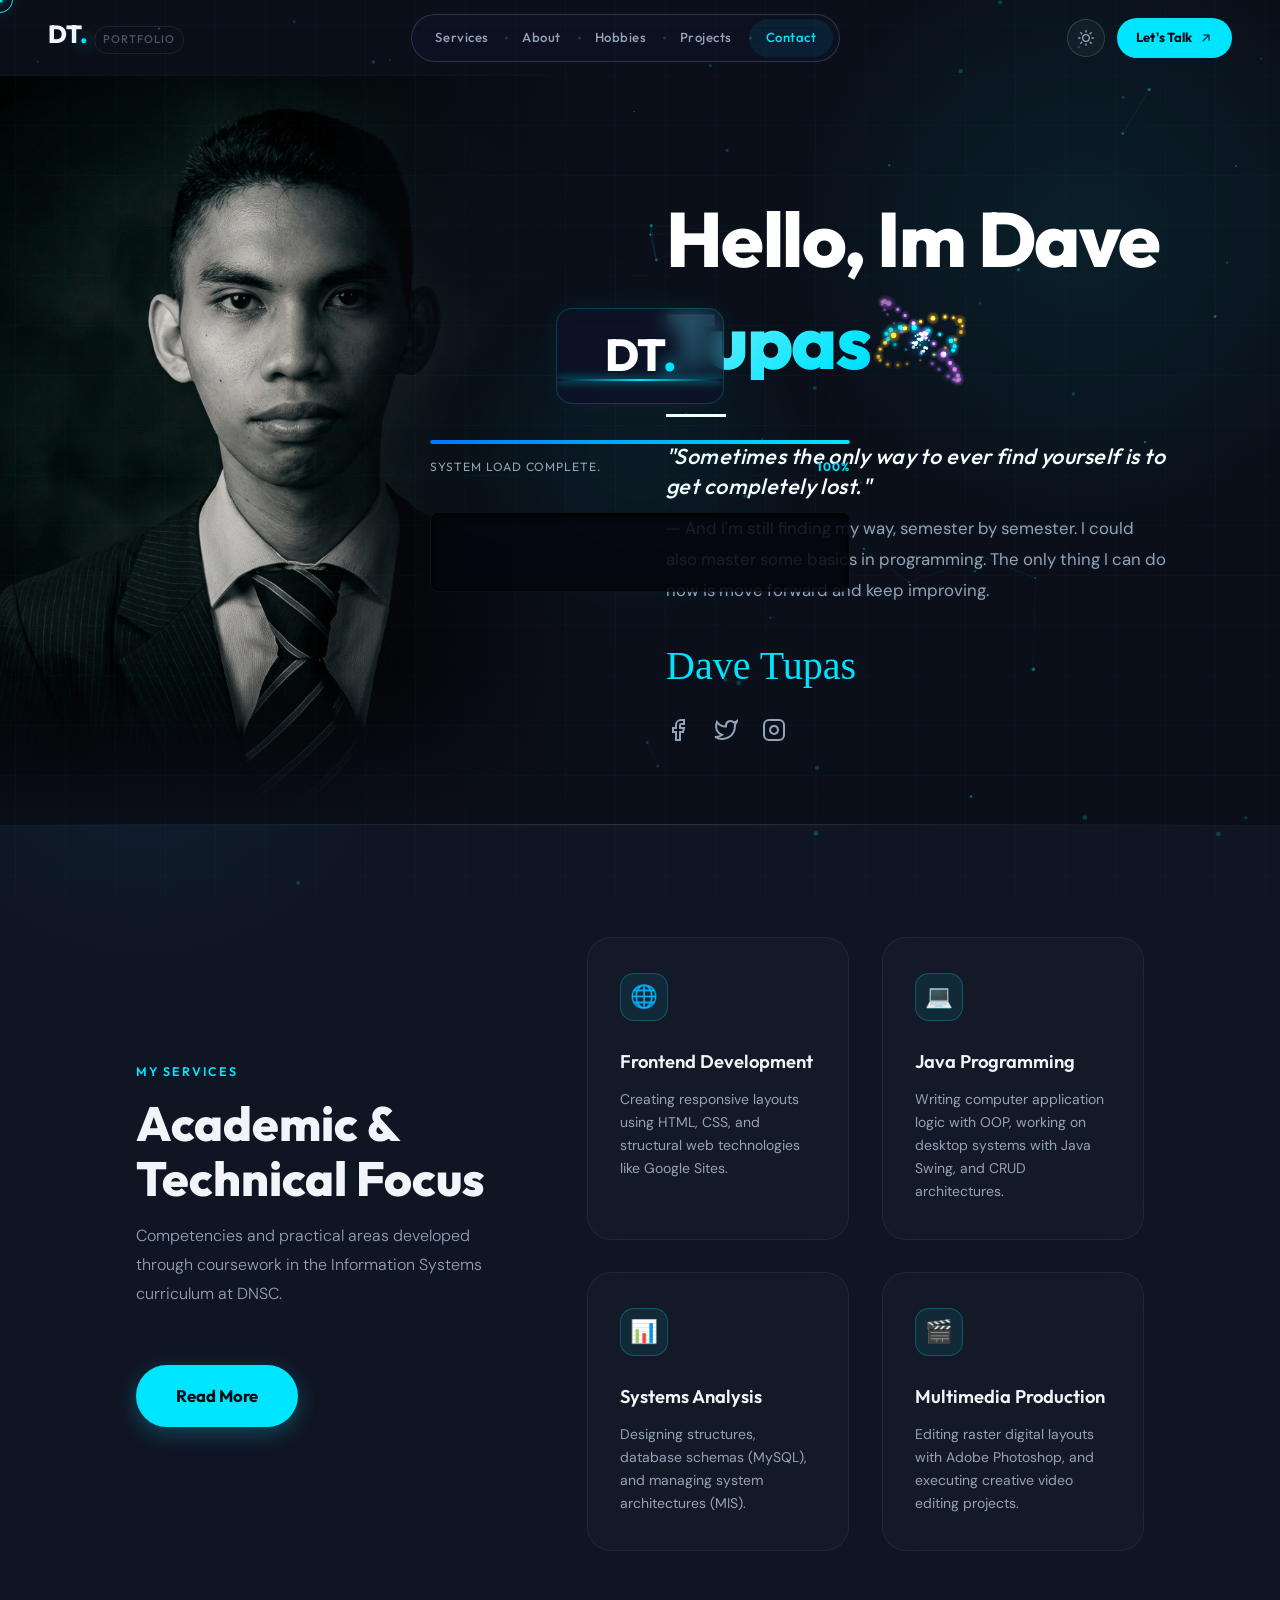
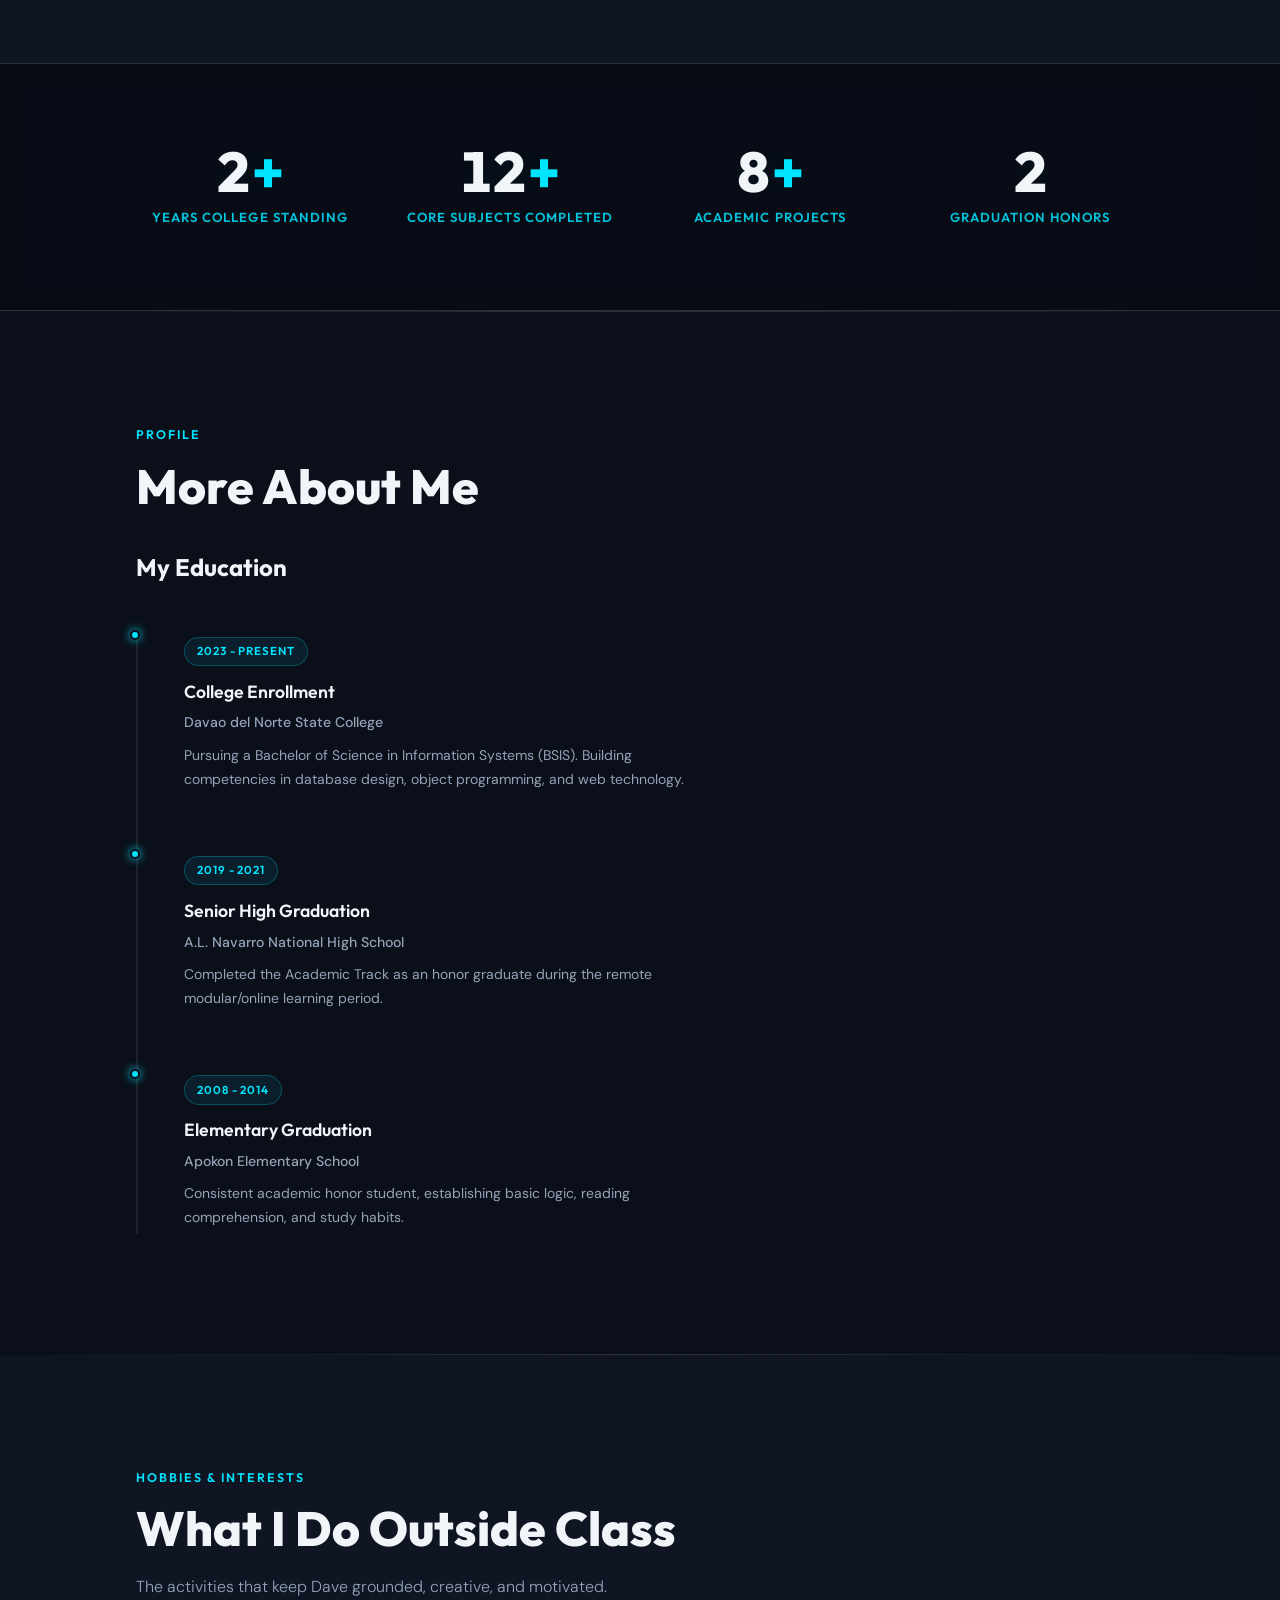
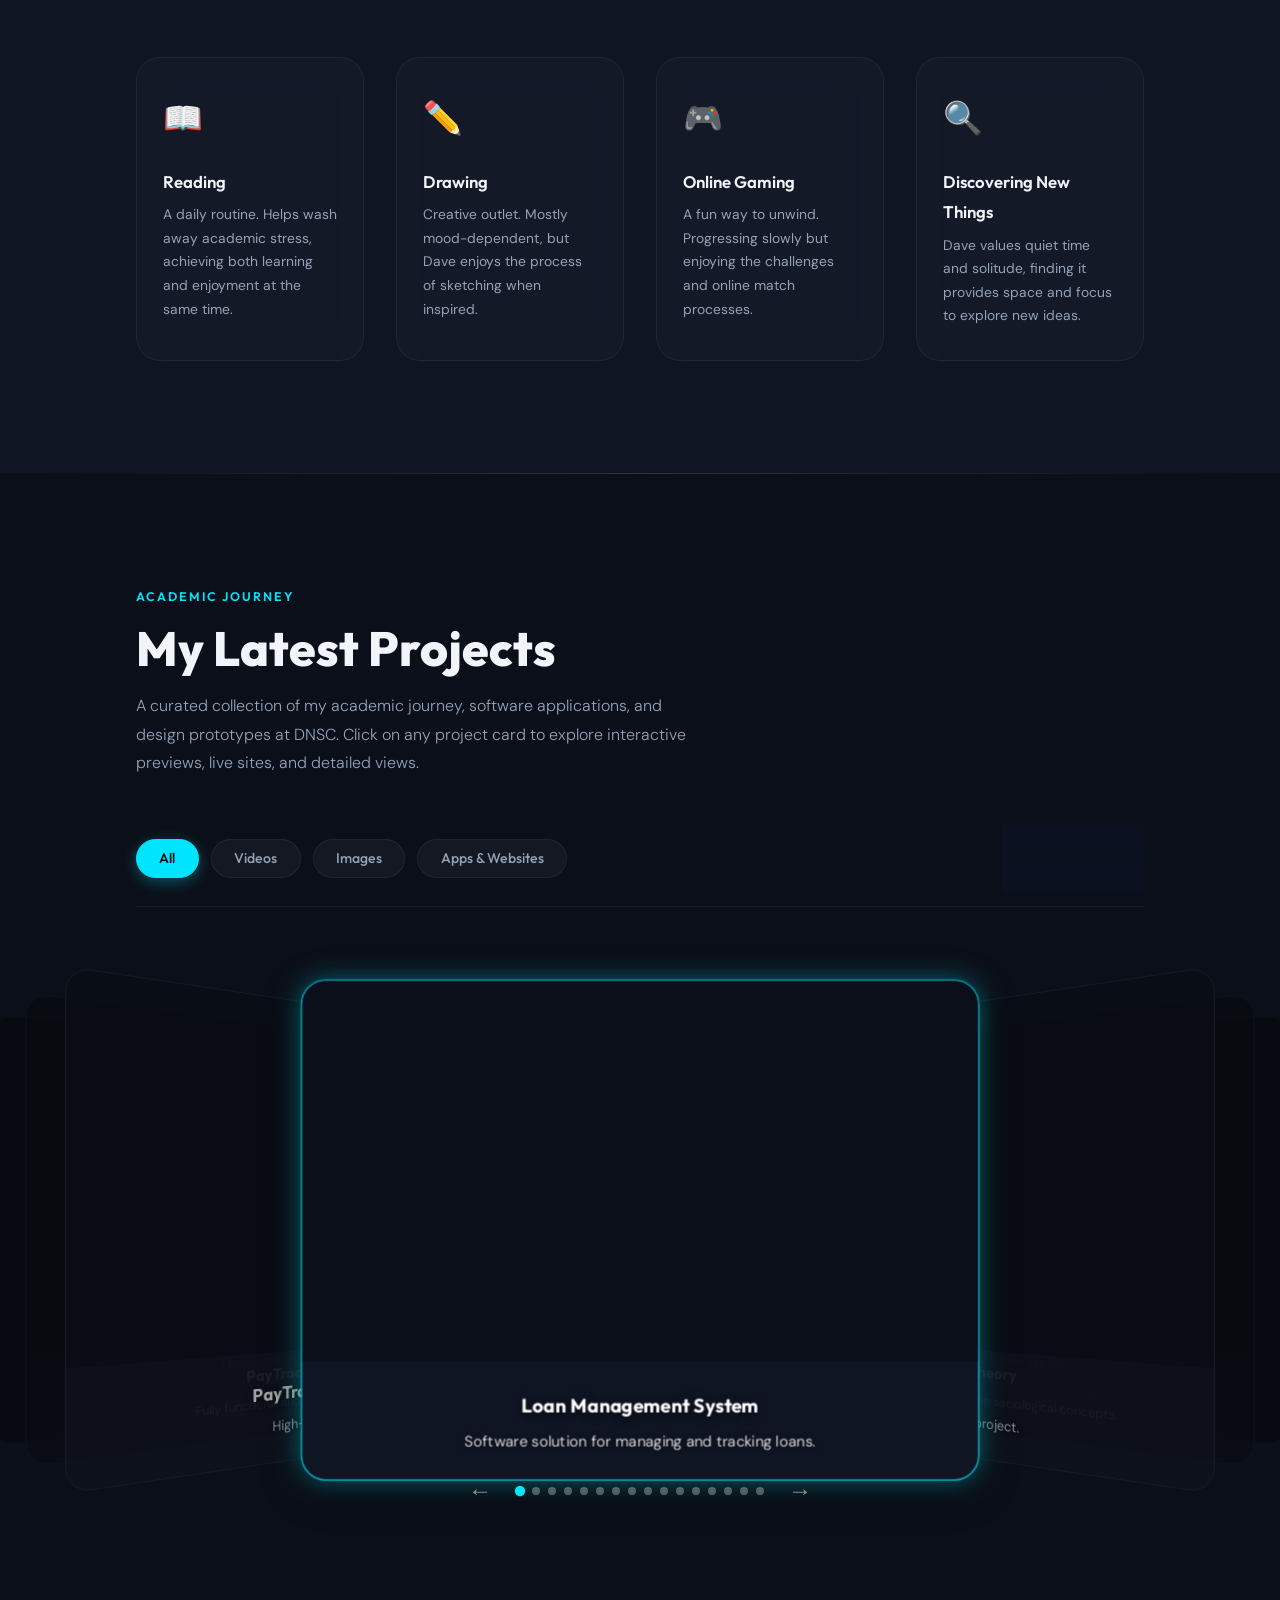
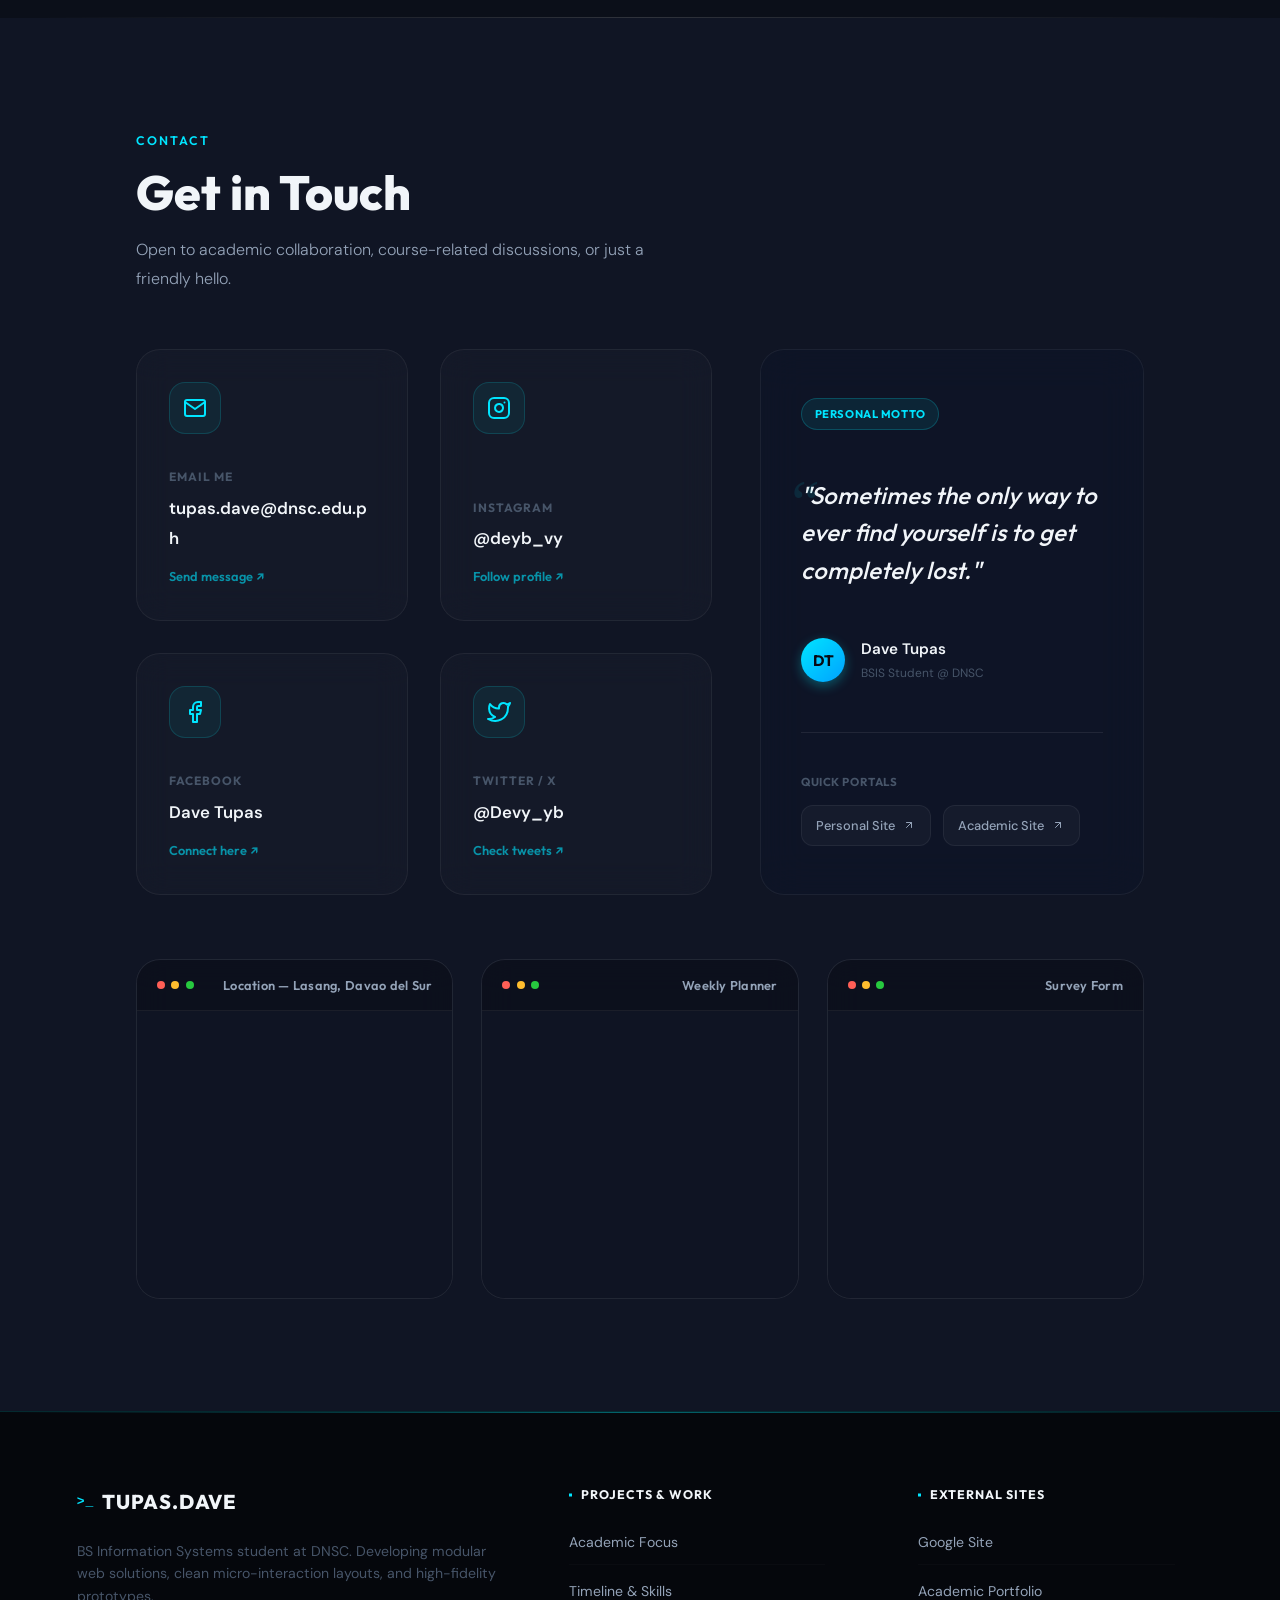
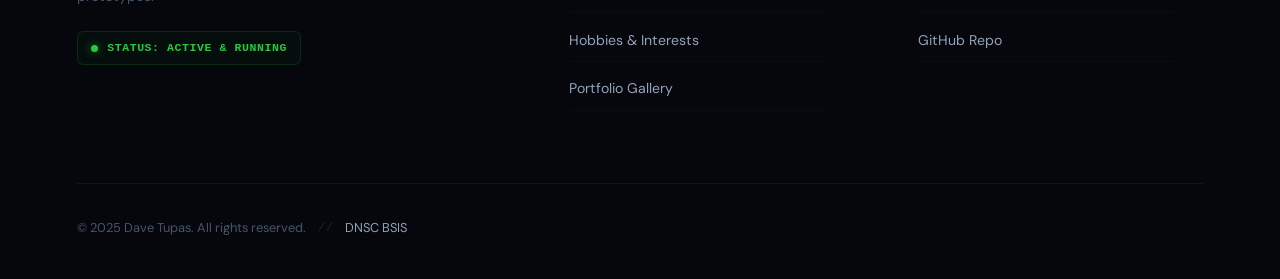
==== commit 17004269: "Fix carousel layout, transparent badge bug, and hero signature visibility" ====
--- a/index.html
+++ b/index.html
@@ -16,7 +16,7 @@
   <link
     href="https://fonts.googleapis.com/css2?family=Outfit:wght@300;400;500;600;700;800&family=DM+Sans:ital,opsz,wght@0,9..40,300;0,9..40,400;0,9..40,500;0,9..40,700;1,9..40,300&display=swap"
     rel="stylesheet">
-  <link rel="stylesheet" href="styles.css">
+  <link rel="stylesheet" href="styles.css?v=2">
 </head>
 
 <body class="loading">
@@ -142,7 +142,9 @@
         <span class="hero-quote">"Sometimes the only way to ever find yourself is to get completely lost."</span>
         <span class="hero-desc-body">— And I'm still finding my way, semester by semester. I could also master some basics in programming. The only thing I can do now is move forward and keep improving.</span>
       </p>
-      <p class="hero-signature stagger-in stagger-6">Dave Tupas</p>
+      <div class="stagger-in stagger-6">
+        <p class="hero-signature">Dave Tupas</p>
+      </div>
 
       <div class="hero-socials stagger-in stagger-6">
         <a href="#" class="social-icon" aria-label="Facebook"><svg viewBox="0 0 24 24" fill="none" stroke="currentColor"
@@ -345,11 +347,11 @@
               <svg width="36" height="36" viewBox="0 0 24 24" fill="white" stroke="none"><polygon points="6,3 20,12 6,21"></polygon></svg>
             </div>
             <video src="assets/loan_management.mp4#t=4" preload="metadata" controls class="proj-img" style="object-fit: contain; background:#000; border-radius: 12px;"></video>
-            <div class="proj-info-overlay">
+          </div>
+          <div class="proj-info-overlay">
               <p class="proj-title">Loan Management System</p>
               <p class="proj-desc">Software solution for managing and tracking loans.</p>
             </div>
-          </div>
         </div>
 
         <!-- Card: Sa Akong Heart -->
@@ -359,11 +361,11 @@
               <svg width="36" height="36" viewBox="0 0 24 24" fill="white" stroke="none"><polygon points="6,3 20,12 6,21"></polygon></svg>
             </div>
             <video src="assets/sa_akong_heart.mp4#t=9" preload="metadata" controls class="proj-img" style="object-fit: contain; border-radius: 12px; background: #000;"></video>
-            <div class="proj-info-overlay">
+          </div>
+          <div class="proj-info-overlay">
               <p class="proj-title">Sa Akong Heart</p>
               <p class="proj-desc">A creative short film production project.</p>
             </div>
-          </div>
         </div>
 
         <!-- Card: Conflict Theory -->
@@ -373,11 +375,11 @@
               <svg width="36" height="36" viewBox="0 0 24 24" fill="white" stroke="none"><polygon points="6,3 20,12 6,21"></polygon></svg>
             </div>
             <video src="assets/conflict_theory.mp4#t=5" preload="metadata" controls class="proj-img" style="object-fit: contain; border-radius: 12px; background: #000;"></video>
-            <div class="proj-info-overlay">
+          </div>
+          <div class="proj-info-overlay">
               <p class="proj-title">Conflict Theory</p>
               <p class="proj-desc">Academic video presentation on sociological concepts.</p>
             </div>
-          </div>
         </div>
 
         <!-- Card: Unofficial Trailer -->
@@ -387,11 +389,11 @@
               <svg width="36" height="36" viewBox="0 0 24 24" fill="white" stroke="none"><polygon points="6,3 20,12 6,21"></polygon></svg>
             </div>
             <video src="assets/trailer_unofficial.mp4#t=15" preload="metadata" controls class="proj-img" style="object-fit: contain; border-radius: 12px; background: #000;"></video>
-            <div class="proj-info-overlay">
+          </div>
+          <div class="proj-info-overlay">
               <p class="proj-title">Unofficial Trailer</p>
               <p class="proj-desc">Video editing and cinematic sequencing project.</p>
             </div>
-          </div>
         </div>
 
         <!-- Card: SINGKO Movie Poster -->
@@ -402,11 +404,11 @@
               <span class="badge-text">Click to Preview</span>
             </div>
             <img src="assets/singko.png" alt="SINGKO Movie Poster" class="proj-img" style="object-fit: contain; background: #0a0a0a; border-radius: 12px; height: 100%; width: 100%;">
-            <div class="proj-info-overlay">
+          </div>
+          <div class="proj-info-overlay">
               <p class="proj-title">SINGKO — Movie Poster</p>
               <p class="proj-desc">An official entry for Multimedia Arts Festival 2023.</p>
             </div>
-          </div>
         </div>
         <!-- Card 2: Outline Defense -->
         <div class="proj-card proj-card--link" data-category="images" data-iframe="assets/outline_defense.jpg">
@@ -416,11 +418,11 @@
               <span class="badge-text">Click to Preview</span>
             </div>
             <img src="assets/outline_defense.jpg" alt="Outline Defense Passed" class="proj-img" style="object-fit: contain; background: #0d1520; border-radius: 12px; height: 100%; width: 100%;">
-            <div class="proj-info-overlay">
+          </div>
+          <div class="proj-info-overlay">
               <p class="proj-title">Capstone 1</p>
               <p class="proj-desc">Outline defense successfully passed.</p>
             </div>
-          </div>
         </div>
 
         <!-- Card 3: Paytrack Logo -->
@@ -431,11 +433,11 @@
               <span class="badge-text">Click to Preview</span>
             </div>
             <img src="assets/paytrack_logo.jpg" alt="Paytrack Logo" class="proj-img" style="object-fit: contain; background: #0a1a12; border-radius: 12px; height: 100%; width: 100%;">
-            <div class="proj-info-overlay">
+          </div>
+          <div class="proj-info-overlay">
               <p class="proj-title">Paytrack Logo Design</p>
               <p class="proj-desc">Official brand identity design for Paytrack.</p>
             </div>
-          </div>
         </div>
 
         <!-- Card 4: Sundayag Innovateers Team -->
@@ -446,11 +448,11 @@
               <span class="badge-text">Click to Preview</span>
             </div>
             <img src="assets/sundayag_innovateers.jpg" alt="Sundayag Innovateers Team" class="proj-img" style="object-fit: contain; background: #0d1520; border-radius: 12px; height: 100%; width: 100%;">
-            <div class="proj-info-overlay">
+          </div>
+          <div class="proj-info-overlay">
               <p class="proj-title">Sundayag Innovateers Team</p>
               <p class="proj-desc">Collaborative academic group project.</p>
             </div>
-          </div>
         </div>
 
         <!-- Card 5: Innovateers Logo -->
@@ -461,11 +463,11 @@
               <span class="badge-text">Click to Preview</span>
             </div>
             <img src="assets/innovateers_logo.jpg" alt="Innovateers Logo" class="proj-img" style="object-fit: contain; background: #0a0a0a; border-radius: 12px; height: 100%; width: 100%;">
-            <div class="proj-info-overlay">
+          </div>
+          <div class="proj-info-overlay">
               <p class="proj-title">Innovateers Logo</p>
               <p class="proj-desc">Team logo design and branding.</p>
             </div>
-          </div>
         </div>
 
         <!-- Card 6: Certificates -->
@@ -476,11 +478,11 @@
               <span class="badge-text">Click to Preview</span>
             </div>
             <img src="assets/certificates.jpg" alt="Innovateers Certificates" class="proj-img" style="object-fit: contain; background: #0d1520; border-radius: 12px; height: 100%; width: 100%;">
-            <div class="proj-info-overlay">
+          </div>
+          <div class="proj-info-overlay">
               <p class="proj-title">Innovateers Certificates</p>
               <p class="proj-desc">Awards and recognitions achieved by the team.</p>
             </div>
-          </div>
         </div>
 
         <!-- Card: PayTrack — Why Choose Us -->
@@ -491,11 +493,11 @@
               <span class="badge-text">Click to Preview</span>
             </div>
             <img src="assets/3.png" alt="PayTrack Why Choose Us" class="proj-img" style="object-fit: contain; background: #0d1520; border-radius: 12px; height: 100%; width: 100%;">
-            <div class="proj-info-overlay">
+          </div>
+          <div class="proj-info-overlay">
               <p class="proj-title">PayTrack — Why Choose Us</p>
               <p class="proj-desc">Promotional poster showcasing PayTrack's mission and app features.</p>
             </div>
-          </div>
         </div>
 
         <!-- Card: PayTrack — About & Team -->
@@ -506,11 +508,11 @@
               <span class="badge-text">Click to Preview</span>
             </div>
             <img src="assets/4.png" alt="PayTrack About and Team" class="proj-img" style="object-fit: contain; background: #0d1520; border-radius: 12px; height: 100%; width: 100%;">
-            <div class="proj-info-overlay">
+          </div>
+          <div class="proj-info-overlay">
               <p class="proj-title">PayTrack — About & Team</p>
               <p class="proj-desc">About Us page highlighting the team and platform offerings.</p>
             </div>
-          </div>
         </div>
 
         <!-- Card: PayTrack — Pitch Infographic -->
@@ -521,11 +523,11 @@
               <span class="badge-text">Click to Preview</span>
             </div>
             <img src="assets/6.png" alt="PayTrack Pitch Infographic" class="proj-img" style="object-fit: contain; background: #0d1520; border-radius: 12px; height: 100%; width: 100%;">
-            <div class="proj-info-overlay">
+          </div>
+          <div class="proj-info-overlay">
               <p class="proj-title">PayTrack — Pitch Infographic</p>
               <p class="proj-desc">Full infographic detailing PayTrack's problem, solution, and features.</p>
             </div>
-          </div>
         </div>
         <!-- Card 0: Tlexplorer App -->
         <div class="proj-card proj-card--link" data-category="apps" data-iframe="assets/tlexplorer/index.html">
@@ -535,11 +537,11 @@
               <span class="badge-text">Expand to Interact</span>
             </div>
             <img src="assets/tlexplorer_screenshot.png" alt="Tlexplorer App" class="proj-img" style="object-fit: contain; background: #e8f5f0; border-radius: 12px; height: 100%; width: 100%;">
-            <div class="proj-info-overlay">
+          </div>
+          <div class="proj-info-overlay">
               <p class="proj-title">Tlexplorer App</p>
               <p class="proj-desc">Interactive mobile learning application prototype.</p>
             </div>
-          </div>
         </div>
 
         <!-- Card 7: PayTrack Website -->
@@ -550,11 +552,11 @@
               <span class="badge-text">Expand to Interact</span>
             </div>
             <img src="assets/paytrack_live_site.png" alt="PayTrack Website" class="proj-img" style="object-fit: contain; background:#f0f4f0; border-radius: 12px; height: 100%; width: 100%;">
-            <div class="proj-info-overlay">
+          </div>
+          <div class="proj-info-overlay">
               <p class="proj-title">PayTrack — Live Site</p>
               <p class="proj-desc">Fully functional and responsive landing page.</p>
             </div>
-          </div>
         </div>
 
         <!-- Card 8: PayTrack Prototype -->
@@ -565,11 +567,11 @@
               <span class="badge-text">Expand to Interact</span>
             </div>
             <img src="assets/paytrack_prototype.png" alt="PayTrack Prototype" class="proj-img" style="object-fit: contain; background:#0d3b2e; border-radius: 12px; height: 100%; width: 100%;">
-            <div class="proj-info-overlay">
+          </div>
+          <div class="proj-info-overlay">
               <p class="proj-title">PayTrack — Interactive Prototype</p>
               <p class="proj-desc">High-fidelity Figma UI/UX prototype.</p>
             </div>
-          </div>
         </div>
 
       </div>
@@ -788,7 +790,7 @@
   </button>
 
   <script src="https://cdnjs.cloudflare.com/ajax/libs/three.js/r128/three.min.js"></script>
-  <script src="script.js"></script>
+  <script src="script.js?v=2"></script>
 </body>
 
 </html>
--- a/styles.css
+++ b/styles.css
@@ -1562,6 +1562,11 @@
    LAYOUT OVERRIDES (GRID AND LIST MODES)
    ==================================================== */
 
+/* Helper to stop flying animations when toggling views */
+.no-transition * {
+  transition: none !important;
+}
+
 /* ---- Grid Mode ---- */
 .subj-projects.view-grid {
   display: grid;
@@ -1574,32 +1579,31 @@
 .subj-projects.view-grid .proj-card {
   position: relative;
   width: 100%;
-  aspect-ratio: 16 / 9;
   border-radius: 16px;
   border: 1px solid rgba(255, 255, 255, 0.07);
-  background: rgba(14, 20, 43, 0.4);
+  background: var(--card); /* Solid background for text block */
   backdrop-filter: blur(10px);
 }
 
 .subj-projects.view-grid .proj-card:hover {
-  transform: translateY(-6px);
   border-color: var(--cyan-border);
   box-shadow: 0 12px 30px rgba(0, 0, 0, 0.4), 0 0 20px rgba(0, 240, 255, 0.12);
 }
 
 .subj-projects.view-grid .proj-info-overlay {
-  position: absolute;
-  bottom: 0;
-  left: 0;
-  right: 0;
-  background: rgba(8, 11, 24, 0.75);
-  backdrop-filter: blur(10px);
-  -webkit-backdrop-filter: blur(10px);
-  border-top: 1px solid rgba(255, 255, 255, 0.08);
-  padding: 1.25rem 1.5rem;
+  position: static;
+  background: transparent;
+  padding: 1.5rem;
   opacity: 1;
   display: flex;
   flex-direction: column;
+  justify-content: center;
+  text-align: center;
+}
+.subj-projects.view-grid .proj-img-wrapper {
+  aspect-ratio: 16 / 9;
+  width: 100%;
+  overflow: hidden;
 }
 
 /* ---- List Mode ---- */
@@ -1617,12 +1621,11 @@
   height: auto;
   border-radius: 16px;
   border: 1px solid rgba(255, 255, 255, 0.07);
-  background: rgba(14, 20, 43, 0.4);
+  background: var(--card); /* Match grid view */
   backdrop-filter: blur(10px);
 }
 
 .subj-projects.view-list .proj-card:hover {
-  transform: translateY(-3px);
   border-color: var(--cyan-border);
   box-shadow: 0 10px 25px rgba(0, 0, 0, 0.4), 0 0 15px rgba(0, 240, 255, 0.1);
 }
@@ -1643,6 +1646,7 @@
   padding: 1.75rem 2rem;
   flex-grow: 1;
   opacity: 1;
+  text-align: left;
 }
 
 .subj-projects.view-list .proj-title { font-size: 1.2rem; margin-bottom: 0.4rem; }
@@ -1707,11 +1711,12 @@
 .coverflow-track .proj-card {
   position: absolute;
   width: 650px;
-  aspect-ratio: 16/9;
+  height: 480px; /* Fixed height to accommodate image + text block */
+  background: var(--bg-alt); /* Must be completely solid so background text doesn't bleed through */
   top: 50%;
   left: 50%;
   margin-left: -325px;
-  margin-top: -183px;
+  margin-top: -240px;
   transform-origin: center center;
   transition: transform 0.6s cubic-bezier(0.2, 0.8, 0.2, 1),
               opacity   0.6s cubic-bezier(0.2, 0.8, 0.2, 1),
@@ -1731,10 +1736,23 @@
   box-shadow: 0 0 35px rgba(0, 240, 255, 0.6), 0 15px 50px rgba(0, 0, 0, 0.5);
 }
 
-/* info overlay completely hidden in carousel to let title show underneath */
+/* Make the image take exactly 16:9 at the top of the carousel card */
+.coverflow-track .proj-card .proj-img-wrapper {
+  width: 100%;
+  aspect-ratio: 16 / 9;
+  overflow: hidden;
+}
+
+/* Info overlay sits at the bottom of the card */
 .coverflow-track .proj-card .proj-info-overlay {
-  opacity: 0 !important;
-  pointer-events: none !important;
+  display: flex;
+  flex-direction: column;
+  justify-content: center;
+  position: static;
+  background: transparent;
+  padding: 1.5rem;
+  text-align: center;
+  flex-grow: 1;
 }
 
 /* --- Carousel Controls Wrapper --- */
@@ -1792,28 +1810,9 @@
 }
 
 /* --- Dynamic Title & Desc Display --- */
+/* We no longer need the external title since the cards show their own text! */
 .carousel-active-title {
-  position: absolute;
-  bottom: 45px;
-  left: 50%;
-  transform: translateX(-50%);
-  width: auto;
-  min-width: 300px;
-  max-width: 80%;
-  text-align: center;
-  color: #ffffff;
-  z-index: 40;
-  font-family: 'Outfit', sans-serif;
-  display: flex;
-  flex-direction: column;
-  gap: 0.35rem;
-  background: rgba(255, 255, 255, 0.05);
-  backdrop-filter: blur(20px);
-  -webkit-backdrop-filter: blur(20px);
-  border: 1px solid rgba(255, 255, 255, 0.1);
-  padding: 1.2rem 2rem;
-  border-radius: 24px;
-  box-shadow: 0 15px 35px rgba(0, 0, 0, 0.4);
+  display: none !important;
 }
 
 .carousel-active-title h4 {
@@ -1855,29 +1854,20 @@
 }
 
 .proj-info-overlay {
-  position: absolute;
-  bottom: 1rem;
-  left: 1rem;
-  right: 1rem;
-  background: rgba(255, 255, 255, 0.05);
-  backdrop-filter: blur(20px);
-  -webkit-backdrop-filter: blur(20px);
-  border: 1px solid rgba(255, 255, 255, 0.1);
-  border-radius: 20px;
-  padding: 1rem 1.5rem;
   display: flex;
   flex-direction: column;
-  align-items: center;
+  justify-content: center;
+  position: static;
+  background: transparent;
+  padding: 1.5rem;
   text-align: center;
-  opacity: 0; 
-  transform: translateY(10px);
-  transition: all 0.3s cubic-bezier(0.1, 0.8, 0.1, 1);
-  box-shadow: 0 10px 30px rgba(0, 0, 0, 0.5);
+  flex-grow: 1;
+  opacity: 1; /* Always visible! */
+  transform: none;
 }
 
 .proj-card:hover .proj-info-overlay {
-  opacity: 1;
-  transform: translateY(0);
+  /* No special hover effects needed for the layout block */
 }
 
 .proj-title {
@@ -3019,9 +3009,9 @@
   position: absolute;
   top: 14px;
   right: 14px;
-  background: rgba(255, 255, 255, 0.05);
-  border: 1px solid rgba(255, 255, 255, 0.1);
-  color: rgba(255, 255, 255, 0.9);
+  background: rgba(10, 15, 30, 0.65);
+  border: 1px solid rgba(255, 255, 255, 0.15);
+  color: rgba(255, 255, 255, 0.95);
   border-radius: 100px;
   display: flex;
   align-items: center;
@@ -3050,8 +3040,8 @@
   max-width: 220px;
   padding: 0.45rem 1rem;
   gap: 8px;
-  background: rgba(255, 255, 255, 0.1);
-  border-color: rgba(255, 255, 255, 0.2);
+  background: rgba(10, 15, 30, 0.85);
+  border-color: rgba(255, 255, 255, 0.25);
   box-shadow: 0 8px 25px rgba(0, 0, 0, 0.4);
 }
 
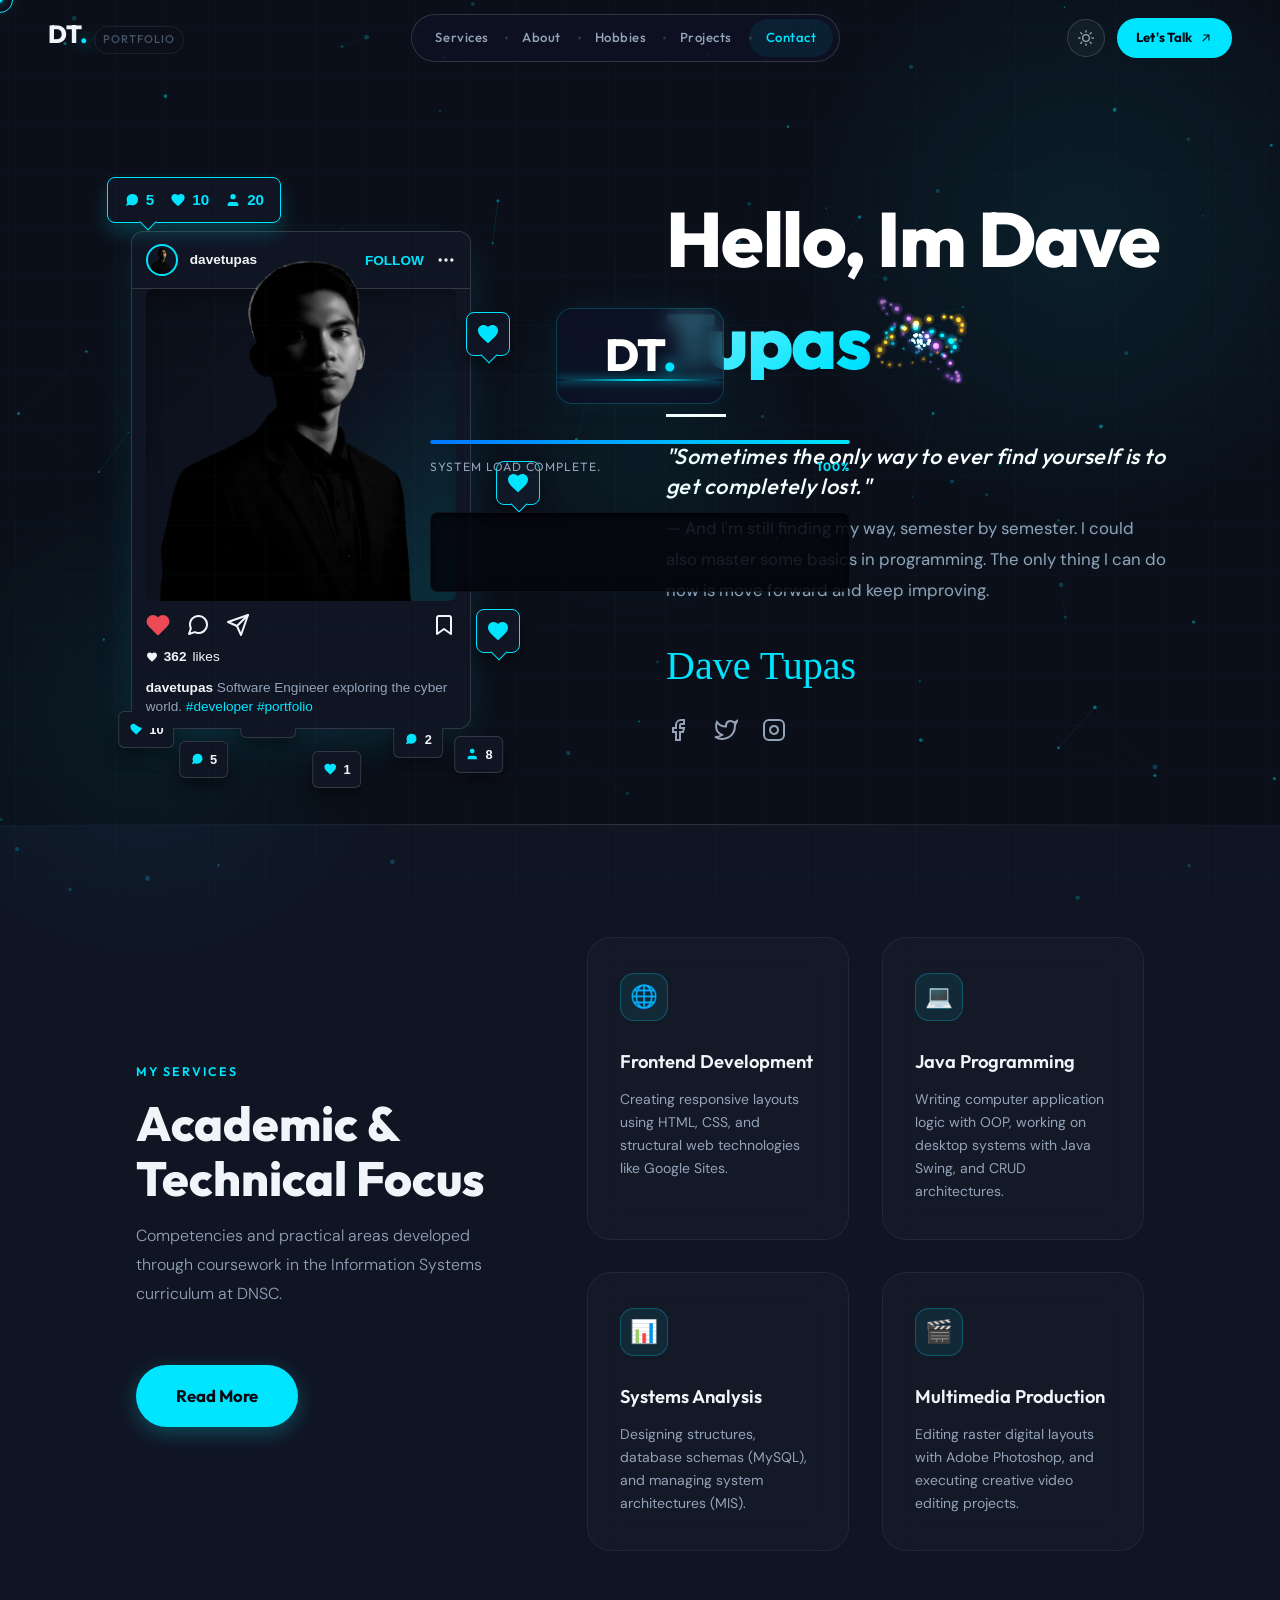
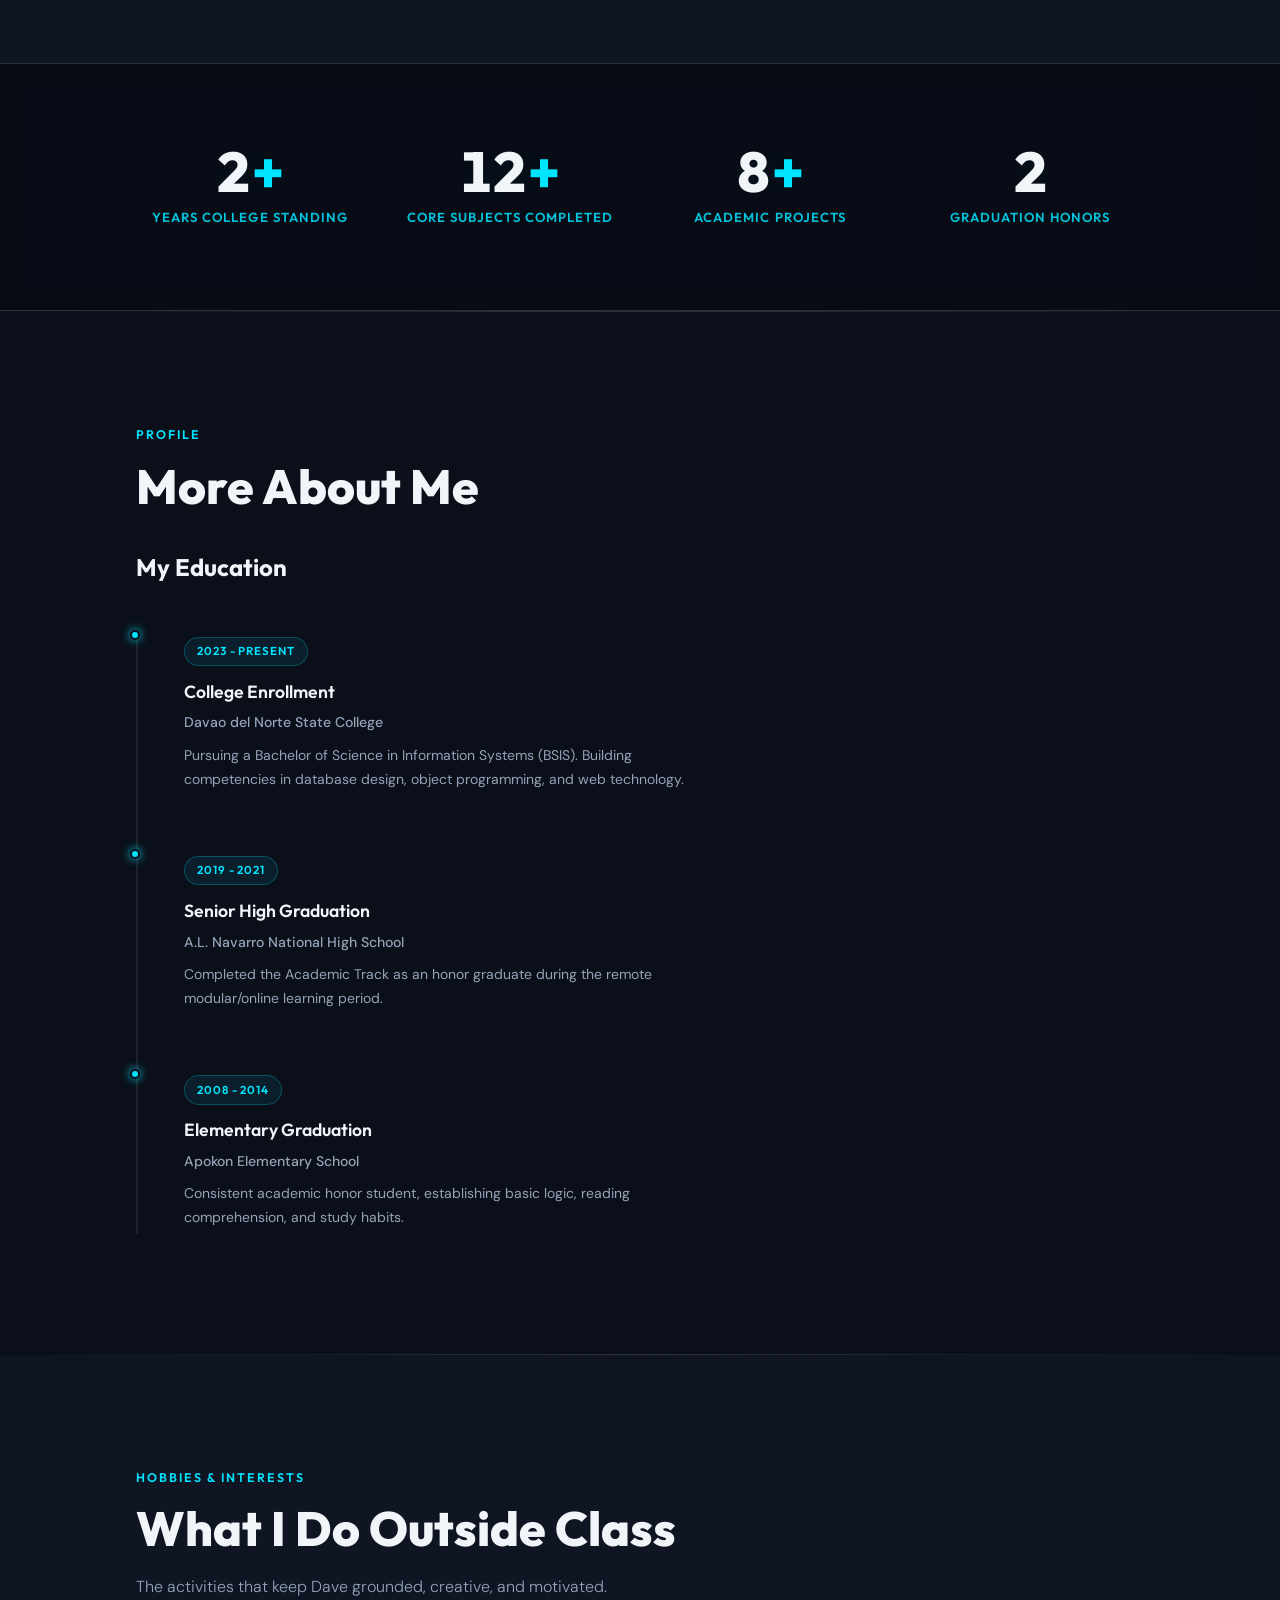
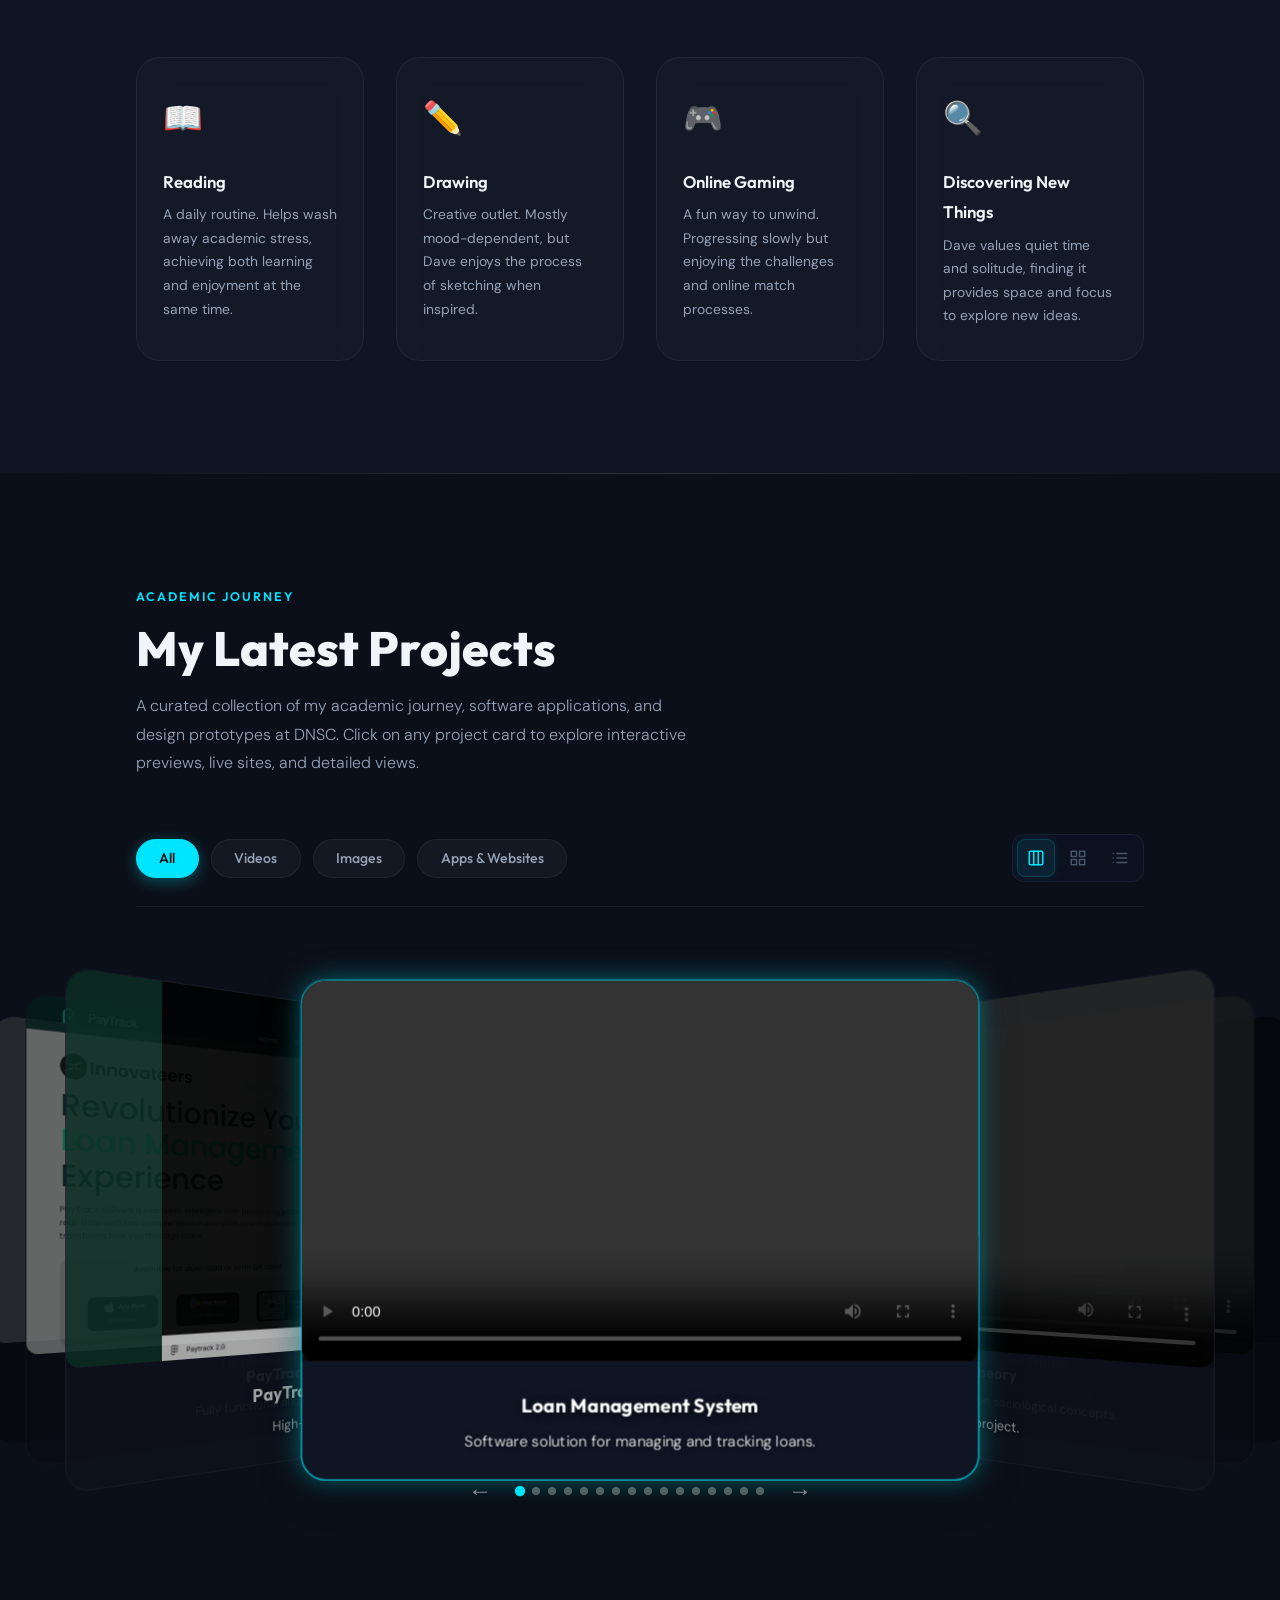
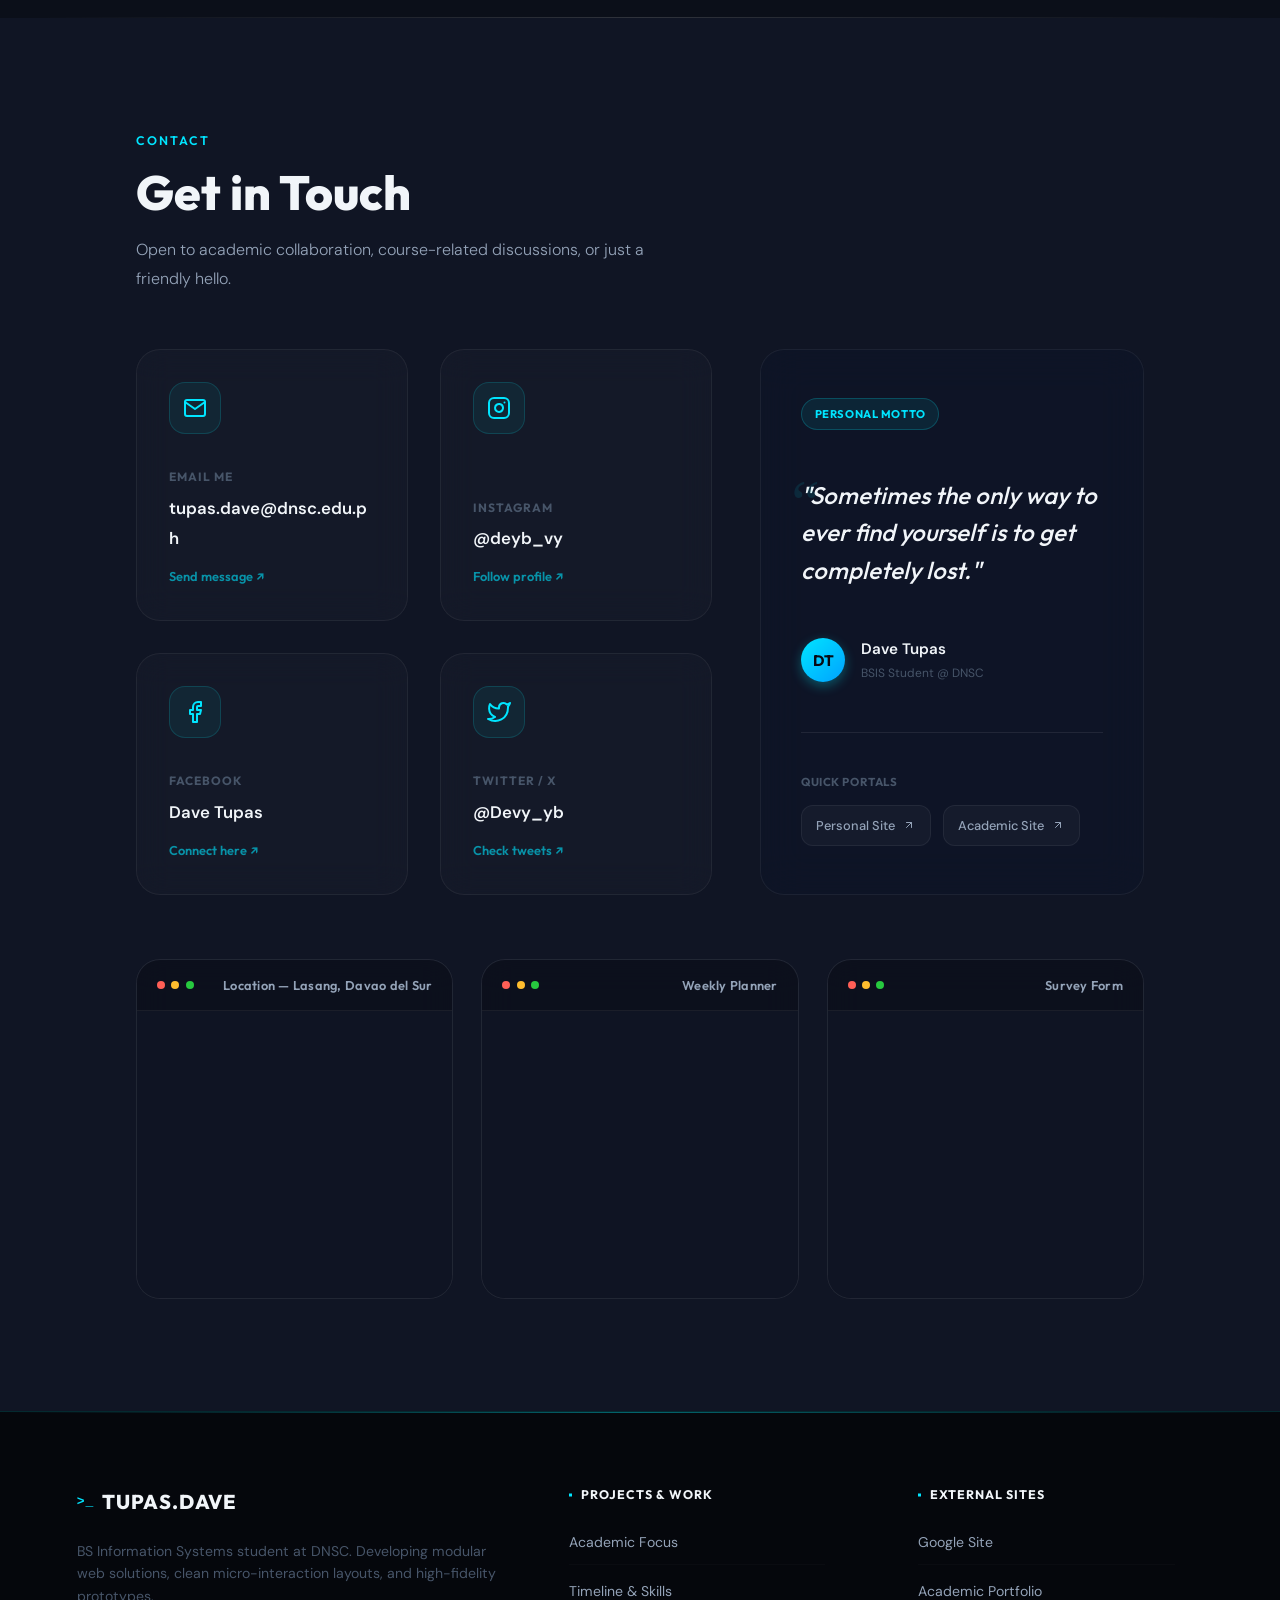
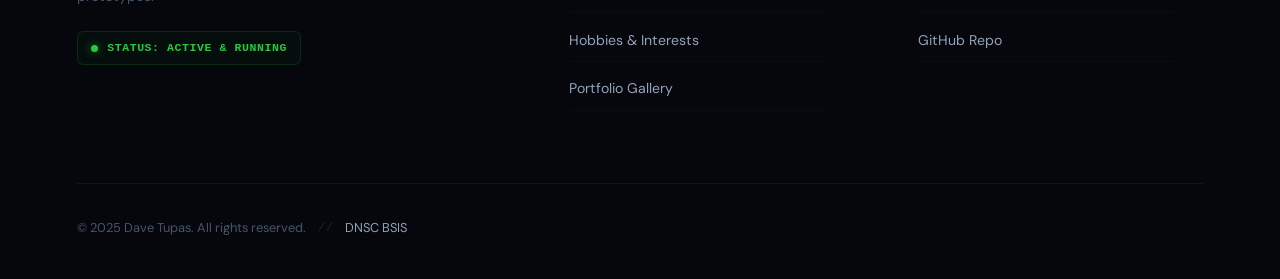
==== commit a525e76f: "Add dynamic Instagram-style notification elements to hero section" ====
--- a/index.html
+++ b/index.html
@@ -122,9 +122,86 @@
     <canvas id="hero-bg-canvas" class="hero-bg-canvas" aria-hidden="true"></canvas>
 
     <div class="hero-visual">
-      <div class="hero-image-wrapper stagger-in stagger-1">
-        <img src="assets/profile_monochrome.png" alt="Dave Tupas" class="hero-profile-img">
-        <div class="image-fade-mask"></div>
+      <div class="ig-popout-wrapper stagger-in stagger-1">
+        <!-- Instagram Frame Background -->
+        <div class="ig-frame light-theme">
+          
+          <!-- Floating Heart Bubbles -->
+          <div class="ig-floating-hearts">
+            <div class="heart-bubble hb-1">
+              <svg viewBox="0 0 24 24" fill="currentColor"><path d="M12 21.35l-1.45-1.32C5.4 15.36 2 12.28 2 8.5 2 5.42 4.42 3 7.5 3c1.74 0 3.41.81 4.5 2.09C13.09 3.81 14.76 3 16.5 3 19.58 3 22 5.42 22 8.5c0 3.78-3.4 6.86-8.55 11.54L12 21.35z"/></svg>
+            </div>
+            <div class="heart-bubble hb-2">
+              <svg viewBox="0 0 24 24" fill="currentColor"><path d="M12 21.35l-1.45-1.32C5.4 15.36 2 12.28 2 8.5 2 5.42 4.42 3 7.5 3c1.74 0 3.41.81 4.5 2.09C13.09 3.81 14.76 3 16.5 3 19.58 3 22 5.42 22 8.5c0 3.78-3.4 6.86-8.55 11.54L12 21.35z"/></svg>
+            </div>
+            <div class="heart-bubble hb-3">
+              <svg viewBox="0 0 24 24" fill="currentColor"><path d="M12 21.35l-1.45-1.32C5.4 15.36 2 12.28 2 8.5 2 5.42 4.42 3 7.5 3c1.74 0 3.41.81 4.5 2.09C13.09 3.81 14.76 3 16.5 3 19.58 3 22 5.42 22 8.5c0 3.78-3.4 6.86-8.55 11.54L12 21.35z"/></svg>
+            </div>
+          </div>
+
+          <!-- Top Notification Tooltip -->
+          <div class="ig-top-tooltip">
+            <div class="tooltip-item">
+              <svg viewBox="0 0 24 24" fill="currentColor" width="16" height="16"><path d="M21 11.5a8.38 8.38 0 0 1-.9 3.8 8.5 8.5 0 0 1-7.6 4.7 8.38 8.38 0 0 1-3.8-.9L3 21l1.9-5.7a8.38 8.38 0 0 1-.9-3.8 8.5 8.5 0 0 1 4.7-7.6 8.38 8.38 0 0 1 3.8-.9h.5a8.48 8.48 0 0 1 8 8v.5z"></path></svg>
+              <span>5</span>
+            </div>
+            <div class="tooltip-item">
+              <svg viewBox="0 0 24 24" fill="currentColor" width="16" height="16"><path d="M12 21.35l-1.45-1.32C5.4 15.36 2 12.28 2 8.5 2 5.42 4.42 3 7.5 3c1.74 0 3.41.81 4.5 2.09C13.09 3.81 14.76 3 16.5 3 19.58 3 22 5.42 22 8.5c0 3.78-3.4 6.86-8.55 11.54L12 21.35z"/></svg>
+              <span>10</span>
+            </div>
+            <div class="tooltip-item">
+              <svg viewBox="0 0 24 24" fill="currentColor" width="16" height="16"><path d="M20 21v-2a4 4 0 0 0-4-4H8a4 4 0 0 0-4 4v2"></path><circle cx="12" cy="7" r="4"></circle></svg>
+              <span>20</span>
+            </div>
+            <div class="tooltip-arrow"></div>
+          </div>
+
+          <div class="ig-header">
+            <div class="ig-header-left">
+              <img src="assets/profile_transparent.png" class="ig-avatar" alt="Avatar">
+              <span class="ig-username">davetupas</span>
+            </div>
+            <div class="ig-header-right">
+              <button class="ig-follow-btn">FOLLOW</button>
+              <svg class="ig-more-opts" viewBox="0 0 24 24" fill="currentColor" width="20" height="20"><circle cx="5" cy="12" r="2"/><circle cx="12" cy="12" r="2"/><circle cx="19" cy="12" r="2"/></svg>
+            </div>
+          </div>
+          <div class="ig-photo-area">
+            <!-- Warm Instagram gradient -->
+            <div class="ig-bg-gradient"></div>
+            <!-- The actual subject that pops out in front of everything -->
+            <img src="assets/profile_transparent.png" alt="Dave Tupas" class="ig-popout-img">
+          </div>
+          <div class="ig-footer">
+            <div class="ig-actions">
+              <div class="ig-actions-left">
+                <svg class="ig-icon" style="color: #ed4956; fill: #ed4956;" viewBox="0 0 24 24" fill="#ed4956" stroke="currentColor" stroke-width="2" stroke-linecap="round" stroke-linejoin="round"><path d="M20.84 4.61a5.5 5.5 0 0 0-7.78 0L12 5.67l-1.06-1.06a5.5 5.5 0 0 0-7.78 7.78l1.06 1.06L12 21.23l7.78-7.78 1.06-1.06a5.5 5.5 0 0 0 0-7.78z"></path></svg>
+                <svg class="ig-icon" viewBox="0 0 24 24" fill="none" stroke="currentColor" stroke-width="2" stroke-linecap="round" stroke-linejoin="round"><path d="M21 11.5a8.38 8.38 0 0 1-.9 3.8 8.5 8.5 0 0 1-7.6 4.7 8.38 8.38 0 0 1-3.8-.9L3 21l1.9-5.7a8.38 8.38 0 0 1-.9-3.8 8.5 8.5 0 0 1 4.7-7.6 8.38 8.38 0 0 1 3.8-.9h.5a8.48 8.48 0 0 1 8 8v.5z"></path></svg>
+                <svg class="ig-icon" viewBox="0 0 24 24" fill="none" stroke="currentColor" stroke-width="2" stroke-linecap="round" stroke-linejoin="round"><line x1="22" y1="2" x2="11" y2="13"></line><polygon points="22 2 15 22 11 13 2 9 22 2"></polygon></svg>
+              </div>
+              <div class="ig-actions-right">
+                <svg class="ig-icon" viewBox="0 0 24 24" fill="none" stroke="currentColor" stroke-width="2" stroke-linecap="round" stroke-linejoin="round"><path d="M19 21l-7-5-7 5V5a2 2 0 0 1 2-2h10a2 2 0 0 1 2 2z"></path></svg>
+              </div>
+            </div>
+            <div class="ig-likes">
+              <svg viewBox="0 0 24 24" fill="currentColor" width="12" height="12"><path d="M12 21.35l-1.45-1.32C5.4 15.36 2 12.28 2 8.5 2 5.42 4.42 3 7.5 3c1.74 0 3.41.81 4.5 2.09C13.09 3.81 14.76 3 16.5 3 19.58 3 22 5.42 22 8.5c0 3.78-3.4 6.86-8.55 11.54L12 21.35z"/></svg>
+              <strong>362</strong> likes
+            </div>
+            <div class="ig-caption">
+              <strong>davetupas</strong> Software Engineer exploring the cyber world. <span class="ig-hashtag">#developer #portfolio</span>
+            </div>
+          </div>
+          
+          <!-- Scattered Bottom Notifications -->
+          <div class="ig-scattered-badges">
+            <div class="scatter-badge b-1"><svg viewBox="0 0 24 24" fill="currentColor"><path d="M12 21.35l-1.45-1.32C5.4 15.36 2 12.28 2 8.5 2 5.42 4.42 3 7.5 3c1.74 0 3.41.81 4.5 2.09C13.09 3.81 14.76 3 16.5 3 19.58 3 22 5.42 22 8.5c0 3.78-3.4 6.86-8.55 11.54L12 21.35z"/></svg><span>10</span></div>
+            <div class="scatter-badge b-2"><svg viewBox="0 0 24 24" fill="currentColor"><path d="M21 11.5a8.38 8.38 0 0 1-.9 3.8 8.5 8.5 0 0 1-7.6 4.7 8.38 8.38 0 0 1-3.8-.9L3 21l1.9-5.7a8.38 8.38 0 0 1-.9-3.8 8.5 8.5 0 0 1 4.7-7.6 8.38 8.38 0 0 1 3.8-.9h.5a8.48 8.48 0 0 1 8 8v.5z"></path></svg><span>5</span></div>
+            <div class="scatter-badge b-3"><svg viewBox="0 0 24 24" fill="currentColor"><path d="M20 21v-2a4 4 0 0 0-4-4H8a4 4 0 0 0-4 4v2"></path><circle cx="12" cy="7" r="4"></circle></svg><span>20</span></div>
+            <div class="scatter-badge b-4"><svg viewBox="0 0 24 24" fill="currentColor"><path d="M12 21.35l-1.45-1.32C5.4 15.36 2 12.28 2 8.5 2 5.42 4.42 3 7.5 3c1.74 0 3.41.81 4.5 2.09C13.09 3.81 14.76 3 16.5 3 19.58 3 22 5.42 22 8.5c0 3.78-3.4 6.86-8.55 11.54L12 21.35z"/></svg><span>1</span></div>
+            <div class="scatter-badge b-5"><svg viewBox="0 0 24 24" fill="currentColor"><path d="M21 11.5a8.38 8.38 0 0 1-.9 3.8 8.5 8.5 0 0 1-7.6 4.7 8.38 8.38 0 0 1-3.8-.9L3 21l1.9-5.7a8.38 8.38 0 0 1-.9-3.8 8.5 8.5 0 0 1 4.7-7.6 8.38 8.38 0 0 1 3.8-.9h.5a8.48 8.48 0 0 1 8 8v.5z"></path></svg><span>2</span></div>
+            <div class="scatter-badge b-6"><svg viewBox="0 0 24 24" fill="currentColor"><path d="M20 21v-2a4 4 0 0 0-4-4H8a4 4 0 0 0-4 4v2"></path><circle cx="12" cy="7" r="4"></circle></svg><span>8</span></div>
+          </div>
+        </div>
       </div>
     </div>
 
--- a/styles.css
+++ b/styles.css
@@ -532,56 +532,314 @@
   align-items: center;
 }
 
-.hero-redesign .hero-image-wrapper {
+.hero-redesign .ig-popout-wrapper {
   position: relative;
   width: 100%;
   height: 100%;
   min-height: 80vh;
-}
-
-.hero-redesign .hero-image-wrapper::before {
+  display: flex;
+  align-items: center;
+  justify-content: center;
+}
+
+/* Instagram Frame - Cyber Theme */
+.ig-frame {
+  position: relative;
+  width: 340px;
+  background: var(--bg-alt);
+  border: 1px solid var(--border-light);
+  border-radius: 12px;
+  box-shadow: 0 15px 40px rgba(0, 229, 255, 0.1);
+  z-index: 2; 
+  margin-top: 60px;
+  display: flex;
+  flex-direction: column;
+}
+
+.ig-header {
+  display: flex;
+  align-items: center;
+  justify-content: space-between;
+  padding: 12px 14px;
+  border-bottom: 1px solid var(--border-light);
+  z-index: 10;
+  background: var(--bg-alt);
+  border-top-left-radius: 12px;
+  border-top-right-radius: 12px;
+}
+
+.ig-header-left, .ig-header-right {
+  display: flex;
+  align-items: center;
+  gap: 12px;
+}
+
+.ig-avatar {
+  width: 32px;
+  height: 32px;
+  border-radius: 50%;
+  object-fit: cover;
+  border: 2px solid var(--cyan);
+}
+
+.ig-username {
+  font-family: 'Inter', sans-serif;
+  font-size: 0.85rem;
+  font-weight: 600;
+  color: var(--text);
+}
+
+.ig-follow-btn {
+  background: transparent;
+  border: none;
+  color: var(--cyan);
+  font-family: 'Inter', sans-serif;
+  font-weight: 600;
+  font-size: 0.85rem;
+  cursor: pointer;
+}
+
+.ig-more-opts {
+  color: var(--text);
+  cursor: pointer;
+}
+
+.ig-photo-area {
+  width: calc(100% - 28px);
+  margin: 0 auto;
+  height: 312px; 
+  position: relative;
+  border-radius: 8px;
+  box-shadow: inset 0 8px 15px rgba(0,0,0,0.6);
+  background: var(--bg);
+}
+
+.ig-bg-gradient {
+  position: absolute;
+  inset: 0;
+  border-radius: 8px;
+  background: linear-gradient(135deg, rgba(11, 15, 25, 0.4) 0%, rgba(16, 21, 36, 0.6) 50%, rgba(0, 229, 255, 0.15) 100%);
+  z-index: 1;
+  pointer-events: none;
+}
+
+/* The actual pop-out subject */
+.ig-popout-img {
+  position: absolute;
+  bottom: 0px; 
+  left: 0;
+  width: 100%;
+  height: 115%; 
+  object-fit: cover; 
+  object-position: bottom center;
+  z-index: 20; 
+  filter: grayscale(100%) contrast(1.05);
+  pointer-events: none;
+}
+
+.ig-footer {
+  padding: 12px 14px;
+  background: var(--bg-alt);
+  border-bottom-left-radius: 12px;
+  border-bottom-right-radius: 12px;
+  z-index: 10;
+  display: flex;
+  flex-direction: column;
+  gap: 8px;
+}
+
+.ig-actions {
+  display: flex;
+  justify-content: space-between;
+  align-items: center;
+}
+
+.ig-actions-left, .ig-actions-right {
+  display: flex;
+  gap: 16px;
+  align-items: center;
+}
+
+.ig-icon {
+  width: 24px;
+  height: 24px;
+  color: var(--text);
+  cursor: pointer;
+  transition: color 0.2s, transform 0.2s;
+}
+
+.ig-icon:hover {
+  color: var(--cyan);
+  transform: scale(1.1) translateY(-2px);
+  filter: drop-shadow(0 0 8px var(--cyan-high));
+}
+
+.ig-likes {
+  display: flex;
+  align-items: center;
+  gap: 6px;
+  font-family: 'Inter', sans-serif;
+  font-size: 0.85rem;
+  color: var(--text);
+}
+
+.ig-caption {
+  font-family: 'Inter', sans-serif;
+  font-size: 0.85rem;
+  color: var(--text-muted);
+  line-height: 1.4;
+}
+
+.ig-caption strong {
+  color: var(--text);
+}
+
+.ig-hashtag {
+  color: var(--cyan);
+}
+
+/* Top Notification Tooltip */
+.ig-top-tooltip {
+  position: absolute;
+  top: -55px; /* Push it completely above the card */
+  left: -25px; /* Align to the top left corner */
+  background: var(--bg-alt);
+  border: 1px solid var(--cyan);
+  border-radius: 8px;
+  padding: 8px 16px; /* Slightly wider padding for breathing room */
+  display: flex;
+  gap: 16px; /* Increase gap between icons slightly */
+  z-index: 30;
+  box-shadow: 0 10px 20px rgba(0, 229, 255, 0.2);
+  animation: floatTooltip 4s infinite ease-in-out;
+}
+
+.tooltip-item {
+  display: flex;
+  align-items: center;
+  gap: 6px;
+  color: var(--cyan);
+  font-family: 'Inter', sans-serif;
+  font-weight: 700;
+  font-size: 0.95rem;
+}
+
+.tooltip-arrow {
+  position: absolute;
+  bottom: -6px;
+  left: 20%;
+  width: 12px;
+  height: 12px;
+  background: var(--bg-alt);
+  border-bottom: 1px solid var(--cyan);
+  border-right: 1px solid var(--cyan);
+  transform: rotate(45deg);
+}
+
+@keyframes floatTooltip {
+  0%, 100% { transform: translateY(0); }
+  50% { transform: translateY(-10px); filter: drop-shadow(0 0 10px var(--cyan-high)); }
+}
+
+/* Floating Heart Bubbles (Right Side) */
+.ig-floating-hearts {
+  position: absolute;
+  top: 0;
+  right: -50px; 
+  width: 60px;
+  height: 100%;
+  pointer-events: none;
+  z-index: 25;
+}
+
+.heart-bubble {
+  position: absolute;
+  background: var(--bg-alt);
+  border: 1px solid var(--cyan);
+  border-radius: 8px;
+  width: 44px;
+  height: 44px;
+  display: flex;
+  align-items: center;
+  justify-content: center;
+  box-shadow: 0 8px 15px rgba(0, 0, 0, 0.4);
+  animation: floatHeartBubble 6s infinite ease-in-out;
+}
+
+.heart-bubble::after {
   content: '';
   position: absolute;
-  top: 10%;
-  left: 10%;
-  right: 10%;
-  bottom: 10%;
-  background: var(--cyan);
-  border-radius: 50%;
-  filter: blur(80px);
-  opacity: 0.15;
-  z-index: -1;
-  animation: slowPulse 6s infinite alternate ease-in-out;
+  bottom: -6px;
+  left: 16px;
+  width: 12px;
+  height: 12px;
+  background: var(--bg-alt);
+  border-bottom: 1px solid var(--cyan);
+  border-right: 1px solid var(--cyan);
+  transform: rotate(45deg);
+}
+
+.heart-bubble svg {
+  color: var(--cyan);
+  width: 24px;
+  height: 24px;
+  fill: var(--cyan);
+}
+
+.hb-1 { bottom: 15%; right: 0; --s: 1; --rot: 5deg; animation-delay: 0s; }
+.hb-2 { bottom: 45%; right: -20px; --s: 0.85; --rot: -12deg; animation-delay: -2s; }
+.hb-3 { bottom: 75%; right: 10px; --s: 1.15; --rot: 8deg; animation-delay: -4s; }
+
+@keyframes floatHeartBubble {
+  0%, 100% { transform: translateY(0) scale(var(--s, 1)) rotate(var(--rot, 0deg)); }
+  50% { transform: translateY(-40px) scale(var(--s, 1)) rotate(calc(var(--rot, 0deg) + 15deg)); filter: drop-shadow(0 0 12px var(--cyan-high)); }
+}
+
+/* Scattered Bottom Notifications */
+.ig-scattered-badges {
+  position: absolute;
+  bottom: -40px;
+  left: 50%;
+  transform: translateX(-50%);
+  width: 120%;
+  height: 100px;
   pointer-events: none;
-}
-
-@keyframes slowPulse {
-  from { transform: scale(0.9); opacity: 0.1; }
-  to { transform: scale(1.1); opacity: 0.25; }
-}
-
-.hero-redesign .hero-profile-img {
-  width: 100%;
-  height: 100%;
-  object-fit: cover;
-  object-position: center;
-  border-radius: 0;
-  border: none;
-  box-shadow: none;
-  position: absolute;
-  top: 0;
-  left: 0;
-  z-index: 1;
-}
-
-/* Fades the right side and bottom of the image into the background */
-.hero-redesign .image-fade-mask {
-  position: absolute;
-  inset: 0;
-  background: linear-gradient(to right, transparent 50%, var(--bg) 95%), 
-              linear-gradient(to top, var(--bg) 0%, transparent 20%);
-  z-index: 2;
-  pointer-events: none;
+  z-index: 3;
+}
+
+.scatter-badge {
+  position: absolute;
+  background: var(--bg-alt);
+  border: 1px solid var(--border-light);
+  border-radius: 6px;
+  padding: 6px 10px;
+  display: flex;
+  align-items: center;
+  gap: 6px;
+  color: var(--text);
+  font-family: 'Inter', sans-serif;
+  font-weight: 600;
+  font-size: 0.8rem;
+  box-shadow: 0 8px 15px rgba(0, 0, 0, 0.4);
+  animation: scatterFloat 6s infinite ease-in-out;
+}
+
+.scatter-badge svg {
+  color: var(--cyan);
+  width: 14px;
+  height: 14px;
+}
+
+.b-1 { bottom: 20px; left: 5%; --rot: -15deg; --s: 1; animation-delay: 0s; }
+.b-2 { bottom: -10px; left: 20%; --rot: 10deg; --s: 1.1; animation-delay: -1s; z-index: 5; }
+.b-3 { bottom: 30px; left: 35%; --rot: -5deg; --s: 0.9; animation-delay: -2s; }
+.b-4 { bottom: -20px; right: 35%; --rot: 20deg; --s: 1.2; animation-delay: -3s; z-index: 6; }
+.b-5 { bottom: 10px; right: 15%; --rot: -10deg; --s: 1; animation-delay: -4s; }
+.b-6 { bottom: -5px; right: 0%; --rot: 15deg; --s: 0.85; animation-delay: -5s; }
+
+@keyframes scatterFloat {
+  0%, 100% { transform: translateY(0) rotate(var(--rot, 0deg)) scale(var(--s, 1)); }
+  50% { transform: translateY(-10px) rotate(calc(var(--rot, 0deg) + 5deg)) scale(var(--s, 1)); }
 }
 
 
